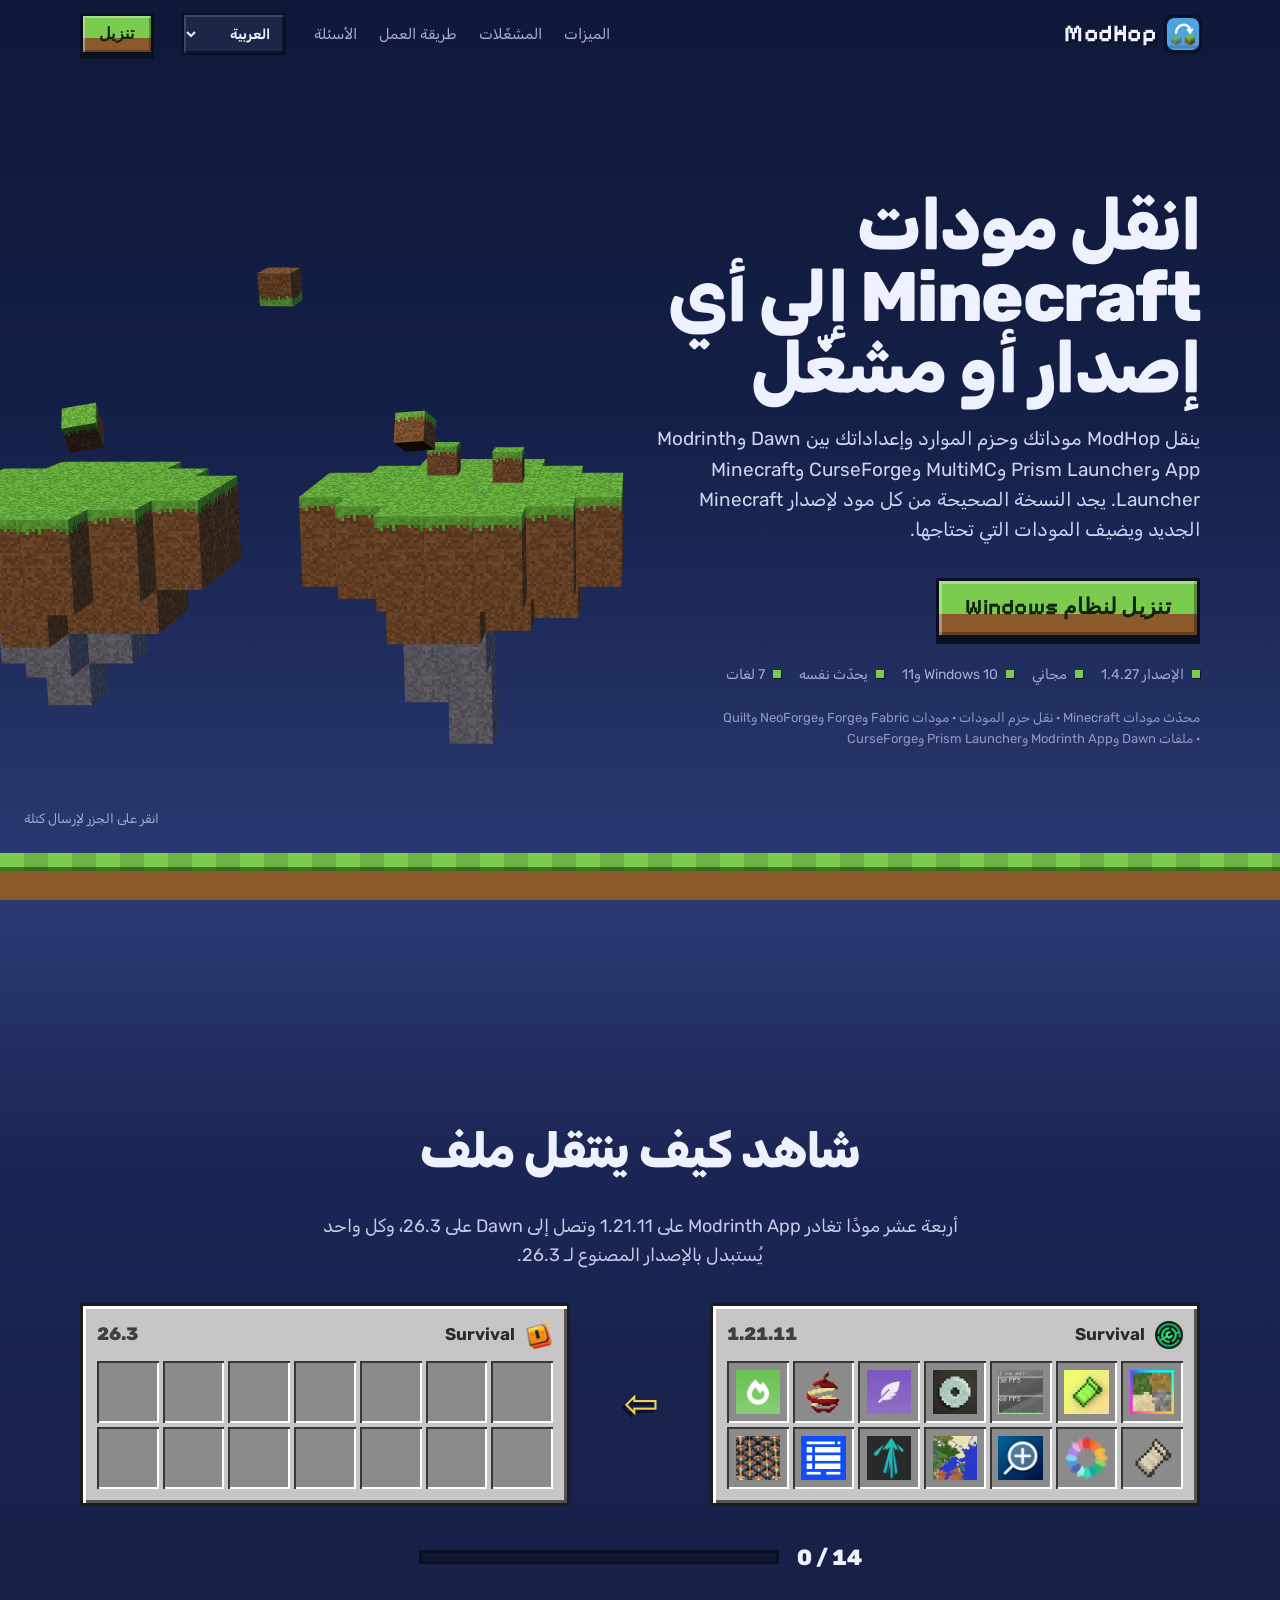
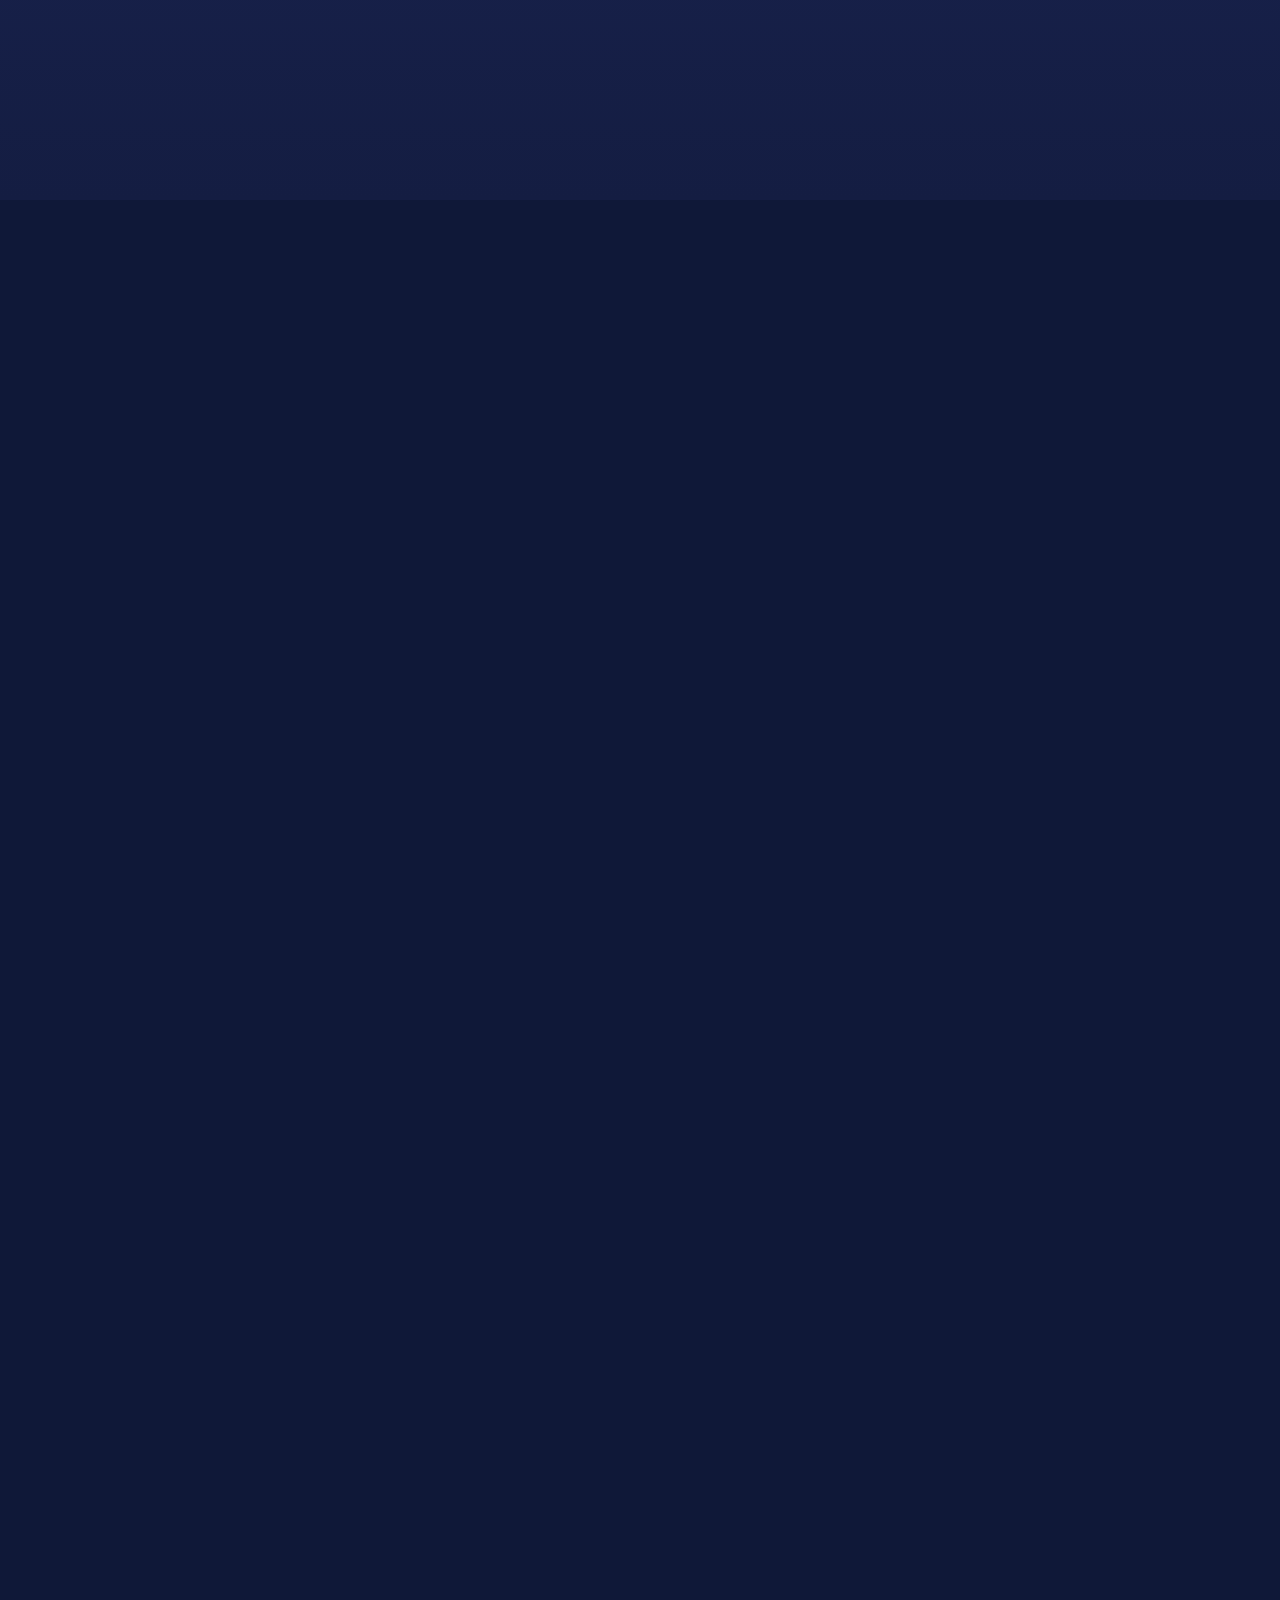
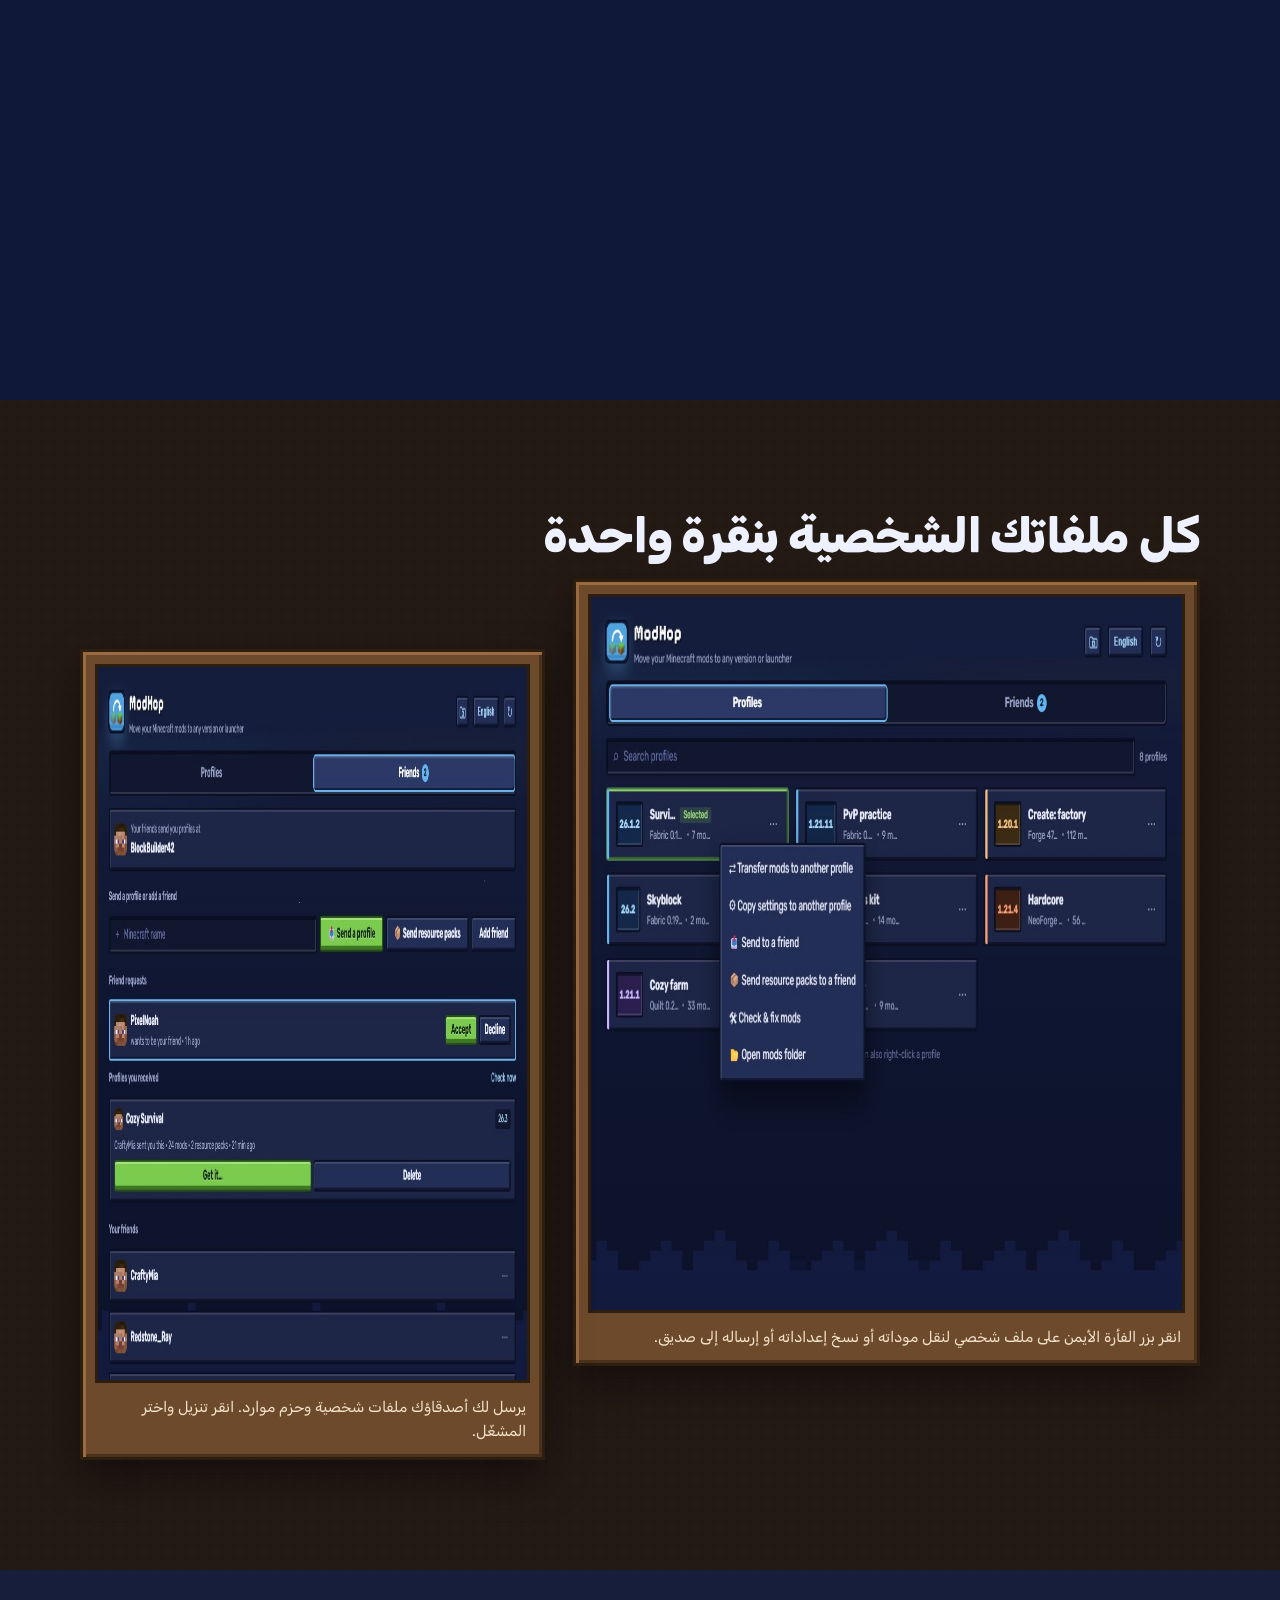
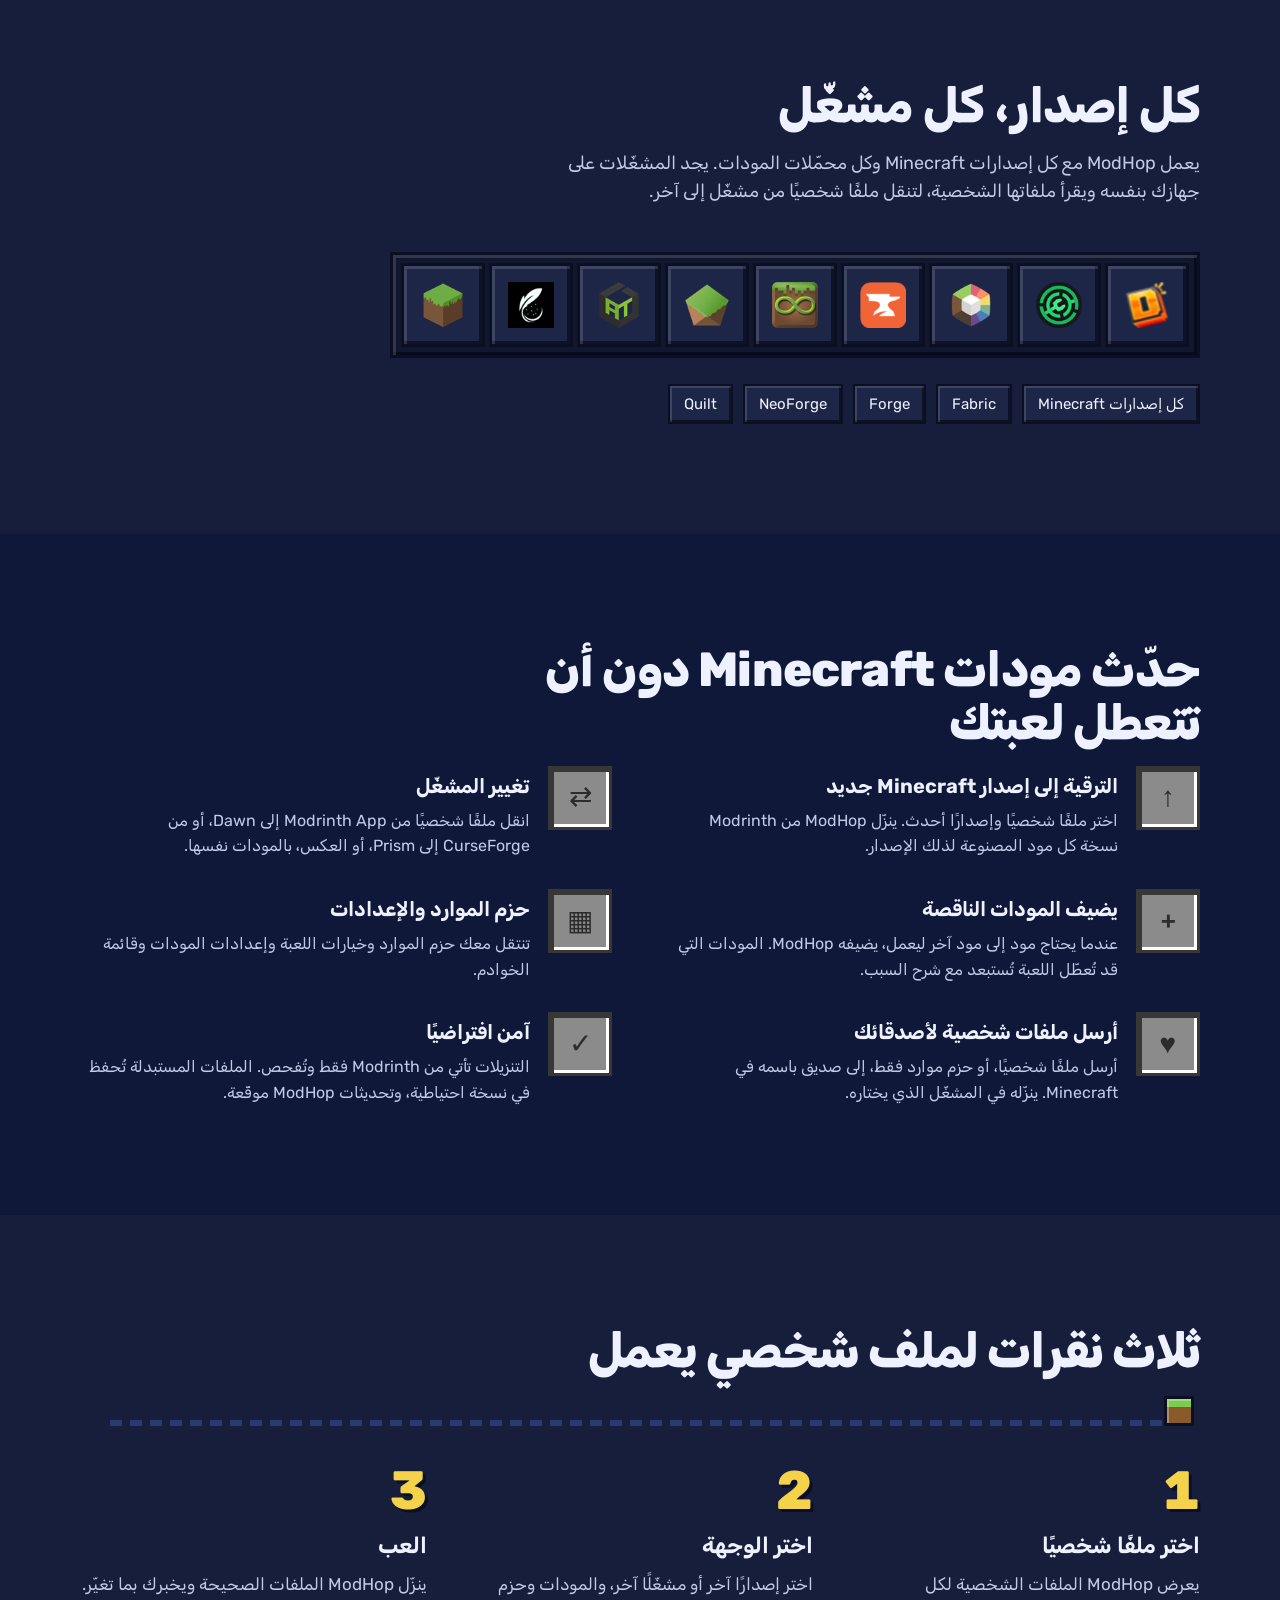
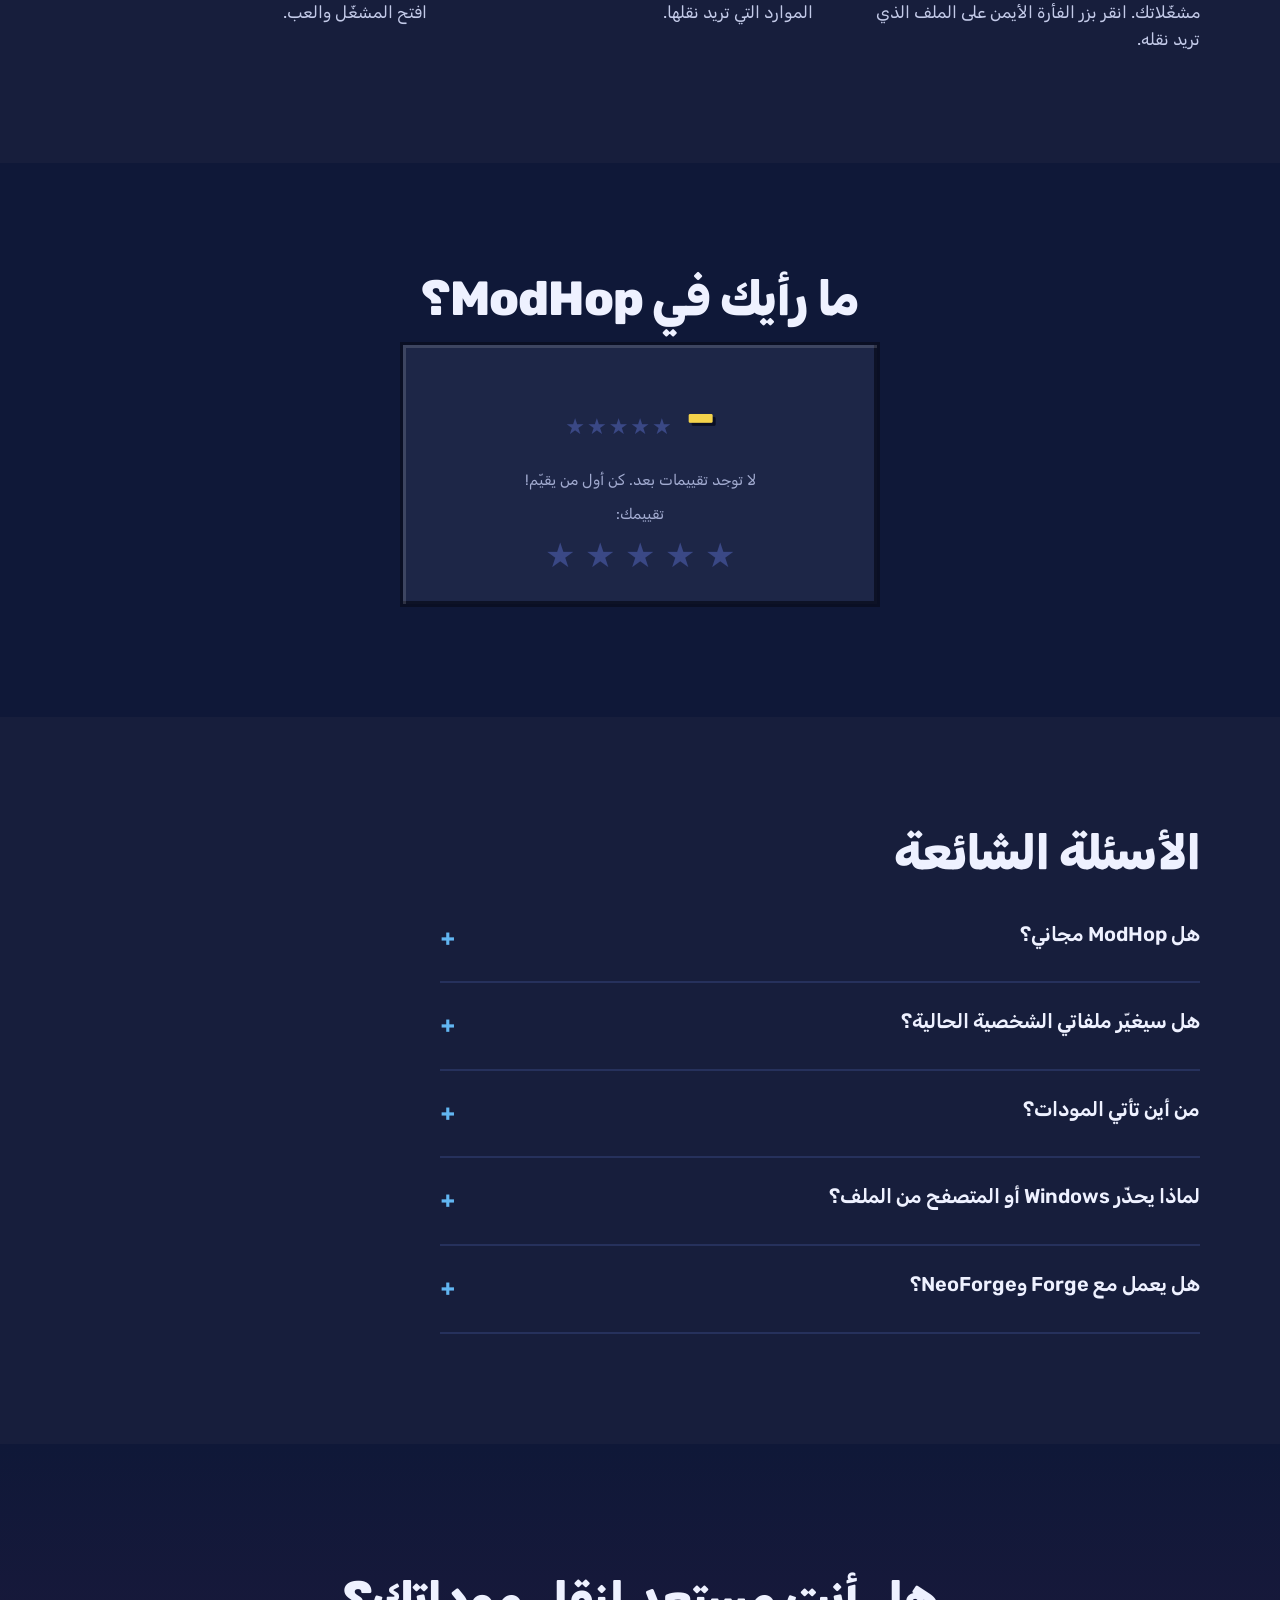
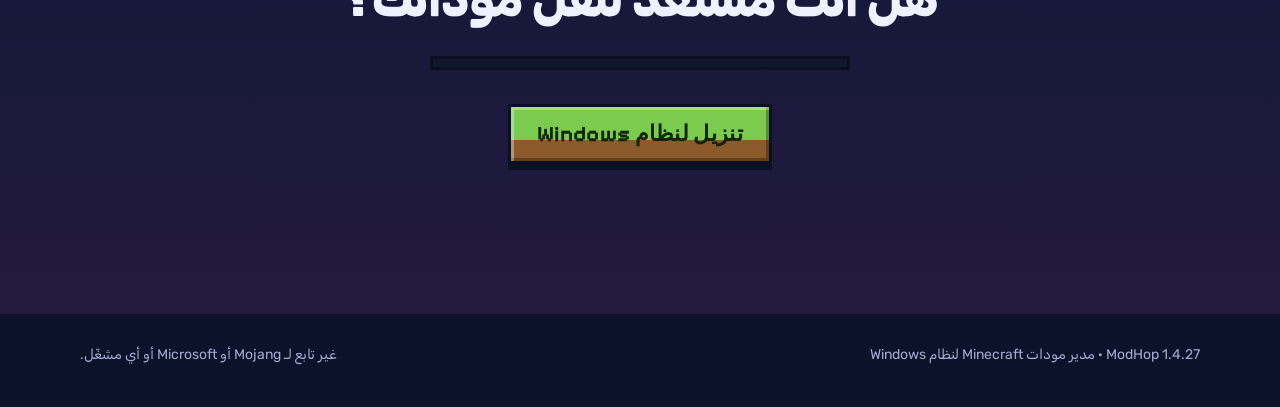
==== ar/index.html @ b5e20c39 "Website 1.4.27: ar/index.html" ====
<!doctype html>
<html lang="ar" dir="rtl">
<head>
<meta charset="utf-8">
<meta name="viewport" content="width=device-width, initial-scale=1">
<meta name="google-site-verification" content="QtRZL0XjADzHEwSwGdXTZGX1Vj5kNe7svAyJf5yG7o0">
<title>ModHop – انقل مودات Minecraft إلى أي إصدار أو مشغّل</title>
<meta property="og:site_name" content="ModHop">
<meta name="application-name" content="ModHop">
<meta name="description" content="انقل مودات Minecraft وحزم الموارد والإعدادات إلى أي إصدار أو مشغّل: Dawn وModrinth App وPrism Launcher وMultiMC وCurseForge وMinecraft Launcher. مجاني لنظام Windows.">
<link rel="canonical" href="https://modhop.github.io/ar/">
<link rel="alternate" hreflang="en" href="https://modhop.github.io/">
<link rel="alternate" hreflang="he" href="https://modhop.github.io/he/">
<link rel="alternate" hreflang="zh" href="https://modhop.github.io/zh/">
<link rel="alternate" hreflang="hi" href="https://modhop.github.io/hi/">
<link rel="alternate" hreflang="es" href="https://modhop.github.io/es/">
<link rel="alternate" hreflang="ar" href="https://modhop.github.io/ar/">
<link rel="alternate" hreflang="fr" href="https://modhop.github.io/fr/">
<link rel="alternate" hreflang="x-default" href="https://modhop.github.io/">
<link rel="icon" href="../favicon.ico" sizes="any">
<link rel="icon" type="image/png" href="../logo.png">
<link rel="apple-touch-icon" href="../logo.png">
<meta property="og:type" content="website">
<meta property="og:title" content="ModHop – انقل مودات Minecraft إلى أي إصدار أو مشغّل">
<meta property="og:description" content="تطبيق مجاني لنظام Windows يحدّث مودات Minecraft إلى إصدار جديد وينقل الملفات الشخصية بين المشغّلات.">
<meta property="og:url" content="https://modhop.github.io/ar/">
<meta property="og:image" content="https://modhop.github.io/img/share.png">
<meta property="og:image:width" content="1200">
<meta property="og:image:height" content="630">
<meta name="twitter:card" content="summary_large_image">
<script type="application/ld+json">{"@context":"https://schema.org","@type":"SoftwareApplication","name":"ModHop","operatingSystem":"Windows 10, Windows 11","applicationCategory":"GameApplication","aggregateRating":{"@type":"AggregateRating","ratingValue":"3.7","ratingCount":"3","bestRating":"5","worstRating":"1"},"description":"مدير ومحدّث مودات Minecraft مجاني ينقل المودات وحزم الموارد والإعدادات إلى أي إصدار أو مشغّل.","offers":{"@type":"Offer","price":"0","priceCurrency":"USD"},"downloadUrl":"https://da.gd/ModHop","url":"https://modhop.github.io/"}</script>
<script type="application/ld+json">{"@context":"https://schema.org","@type":"WebSite","name":"modhop.github.io","alternateName":["ModHop","ModHop Minecraft"],"url":"https://modhop.github.io/"}</script>
<script type="application/ld+json">{"@context":"https://schema.org","@type":"Organization","name":"ModHop","url":"https://modhop.github.io/","logo":"https://modhop.github.io/logo.png"}</script>
<link rel="preconnect" href="https://fonts.googleapis.com">
<link href="https://fonts.googleapis.com/css2?family=Pixelify+Sans:wght@500;600;700&family=Rubik:wght@400;500;600;700;800&display=swap" rel="stylesheet">
<style>
  :root {
    --sky-top: #0f1838; --sky: #141f47; --horizon: #2b3a73;
    --slab: #1d2647; --slab2: #26315c; --edge: #0a0f24;
    --text: #eef1ff; --muted: #a2abd0;
    --sky-blue: #62b6f2; --grass: #7bcb4f; --grass-hi: #a3e675; --grass-step: #3e7a22; --dirt: #8b5a2b; --xp: #f4d34b;
    --hi: rgba(255,255,255,.14); --lo: rgba(3,6,18,.6);
    --bevel: inset 3px 3px 0 var(--hi), inset -3px -3px 0 var(--lo);
    --pixel: "Pixelify Sans", ui-monospace, monospace;
  }
  * { box-sizing: border-box; }
  html { scroll-behavior: smooth; }
  body { margin: 0; color: var(--text); font: 17px/1.6 "Rubik", system-ui, sans-serif; background: var(--sky-top); -webkit-font-smoothing: antialiased; }
  a { color: inherit; }
  img { display: block; max-width: 100%; }
  .wrap { width: min(1120px, 100% - 40px); margin-inline: auto; }
  :focus-visible { outline: 3px solid var(--xp); outline-offset: 3px; }

  /* ---------- nav ---------- */
  nav { position: fixed; inset: 0 0 auto; z-index: 20; transition: background .3s; }
  nav.solid { background: rgba(15,24,56,.88); backdrop-filter: blur(8px); box-shadow: 0 2px 0 var(--edge); }
  nav .wrap { display: flex; align-items: center; gap: 28px; height: 68px; }
  .brand { display: flex; align-items: center; gap: 10px; text-decoration: none; font-family: var(--pixel); font-size: 24px; font-weight: 700; letter-spacing: .5px; text-shadow: 2px 2px 0 var(--edge); }
  .brand img { width: 34px; height: 34px; border-radius: 6px; box-shadow: 0 0 0 2px var(--edge); }
  .links { display: flex; gap: 22px; margin-inline-start: auto; font-size: 15px; }
  .links a { text-decoration: none; color: var(--muted); }
  .links a:hover { color: var(--text); }

  /* ---------- the grass-block button ---------- */
  .dl {
    display: inline-flex; align-items: center; gap: 12px; padding: 0 26px; height: 60px; text-decoration: none;
    font-family: var(--pixel); font-size: 22px; font-weight: 700; color: #10240a; letter-spacing: .3px;
    background: linear-gradient(var(--grass) 0 62%, var(--dirt) 62%); border: 3px solid var(--edge);
    box-shadow: inset 3px 3px 0 rgba(255,255,255,.35), inset -3px -3px 0 rgba(0,0,0,.3), 0 6px 0 var(--edge);
    transition: transform .08s, box-shadow .08s;
  }
  .dl small { font-family: "Rubik"; font-size: 13px; font-weight: 600; color: #f3e3c9; padding: 1px 6px; background: rgba(0,0,0,.25); align-self: flex-end; margin-bottom: 4px; }
  .dl:hover { filter: brightness(1.06); }
  .dl:active { transform: translateY(6px); box-shadow: inset 3px 3px 0 rgba(0,0,0,.25), inset -3px -3px 0 rgba(255,255,255,.2), 0 0 0 var(--edge); }
  nav .dl { height: 42px; font-size: 16px; padding: 0 16px; box-shadow: inset 2px 2px 0 rgba(255,255,255,.35), inset -2px -2px 0 rgba(0,0,0,.3), 0 4px 0 var(--edge); }

  /* ---------- hero ---------- */
  .hero { position: relative; min-height: 100svh; overflow: hidden; background: linear-gradient(var(--sky-top), var(--sky) 45%, var(--horizon)); display: grid; align-items: center; }
  .hero canvas { position: absolute; inset: 0; width: 100%; height: 100%; }
  .hero .wrap { position: relative; z-index: 2; padding: 120px 0 80px; pointer-events: none; }
  .hero .copy { max-width: 640px; pointer-events: auto; }
  .hero h1 { margin: 0 0 20px; font-size: clamp(40px, 5.6vw, 70px); line-height: 1.02; font-weight: 800; letter-spacing: -1.5px; text-wrap: balance; }
  .hero h1 .line { display: block; overflow: hidden; white-space: nowrap; }
  .hero h1 .line > span { display: inline-block; }
  .hero p { margin: 0 0 32px; font-size: 19px; color: #cdd3f0; max-width: 46ch; }
  .facts { display: flex; flex-wrap: wrap; gap: 8px 18px; margin-top: 26px; font-size: 14px; color: var(--muted); }
  .facts span::before { content: ""; display: inline-block; width: 8px; height: 8px; margin-inline-end: 8px; background: var(--grass); box-shadow: 1px 1px 0 var(--edge); vertical-align: 1px; }
  .ground { position: absolute; left: 0; right: 0; bottom: -1px; height: 48px; z-index: 3;
    background: linear-gradient(var(--grass) 0 14px, var(--grass-step) 14px 18px, var(--dirt) 18px);
    -webkit-mask: linear-gradient(90deg, #000 0 0); }
  .ground::before { content: ""; position: absolute; inset: 0 0 auto; height: 18px;
    background: repeating-linear-gradient(90deg, transparent 0 24px, rgba(0,0,0,.12) 24px 48px); }

  /* ---------- sections ---------- */
  section { padding: 110px 0; position: relative; }
  section.dirt { background: #241a14 radial-gradient(rgba(0,0,0,.18) 1px, transparent 1.5px) 0 0 / 12px 12px; }
  section.stone { background: #171e3c; }
  h2 { font-size: clamp(32px, 4vw, 48px); line-height: 1.1; margin: 0 0 16px; font-weight: 800; letter-spacing: -.8px; max-width: 20ch; }
  .lead { color: #c3cae8; max-width: 60ch; margin: 0 0 46px; font-size: 18px; }

  /* screenshots in item frames */
  .shots { display: grid; grid-template-columns: 1.35fr 1fr; gap: 28px; align-items: start; }
  .frame { background: #6d4a2c; padding: 12px; border: 3px solid #2e1e10; box-shadow: inset 3px 3px 0 #9a6b41, inset -3px -3px 0 #4a311b, 0 18px 40px rgba(0,0,0,.45); }
  .frame img { border: 3px solid #2e1e10; }
  .frame figcaption { color: #f3e3c9; font-size: 15px; padding: 12px 4px 2px; }
  .frame:nth-child(2) { margin-top: 70px; }

  /* launchers as a hotbar */
  .hotbar { display: flex; flex-wrap: wrap; gap: 0; width: fit-content; max-width: 100%; padding: 6px; background: #10172f; border: 3px solid var(--edge); box-shadow: var(--bevel); }
  .slot { position: relative; width: 84px; height: 84px; display: grid; place-items: center; background: var(--slab); border: 3px solid var(--edge); box-shadow: var(--bevel); margin: 2px; }
  .slot img { width: 46px; height: 46px; object-fit: contain; image-rendering: auto; }
  .slot .tip { position: absolute; bottom: calc(100% + 10px); left: 50%; translate: -50% 0; white-space: nowrap; padding: 6px 10px; font-size: 14px;
    background: #12051f; border: 2px solid #2a0f5c; box-shadow: inset 0 0 0 2px #1a0638; opacity: 0; pointer-events: none; transition: opacity .15s; }
  .slot:hover .tip, .slot:focus-visible .tip { opacity: 1; }
  .slot:hover { border-color: #fff; }
  .loaders { display: flex; flex-wrap: wrap; gap: 10px; margin-top: 26px; }
  .loaders span { padding: 6px 14px; font-size: 15px; background: var(--slab); border: 2px solid var(--edge); box-shadow: inset 2px 2px 0 var(--hi), inset -2px -2px 0 var(--lo); }

  /* features: an inventory, items with tooltips written out */
  .inv { display: grid; grid-template-columns: repeat(2, minmax(0, 1fr)); gap: 30px 56px; }
  .item { display: grid; grid-template-columns: 64px 1fr; gap: 18px; align-items: start; }
  .item .ico { width: 64px; height: 64px; display: grid; place-items: center; background: #8b8b8b; border: 3px solid #373737;
    box-shadow: inset 3px 3px 0 #373737, inset -3px -3px 0 #fff; font-family: var(--pixel); font-size: 28px; color: #2c2c2c; }
  .item h3 { margin: 4px 0 6px; font-size: 20px; }
  .item p { margin: 0; color: #c3cae8; font-size: 16px; }

  /* how it works: three steps along a path, a block walks it as you scroll */
  .steps { position: relative; display: grid; grid-template-columns: repeat(3, 1fr); gap: 40px; padding-top: 70px; }
  .path { position: absolute; top: 26px; left: 30px; right: 30px; height: 6px; background: repeating-linear-gradient(90deg, var(--horizon) 0 12px, transparent 12px 20px); }
  .walker { position: absolute; top: 2px; left: 6px; width: 30px; height: 30px; background: linear-gradient(var(--grass) 0 34%, var(--dirt) 34%); border: 3px solid var(--edge); box-shadow: inset 2px 2px 0 rgba(255,255,255,.3); }
  .step b { display: block; font-family: "Rubik", system-ui, sans-serif; font-weight: 800; font-variant-numeric: tabular-nums; font-size: 54px; line-height: 1; color: var(--xp); text-shadow: 3px 3px 0 var(--edge); margin-bottom: 10px; }
  .step h3 { margin: 0 0 8px; font-size: 22px; }
  .step p { margin: 0; color: #c3cae8; }

  /* faq */
  .faq > * { max-width: 760px; }
  details { border-bottom: 2px solid #26315c; }
  summary { list-style: none; cursor: pointer; padding: 22px 0; font-size: 20px; font-weight: 600; display: flex; justify-content: space-between; gap: 20px; }
  summary::after { content: "+"; font-family: var(--pixel); font-size: 26px; color: var(--sky-blue); transition: rotate .25s; }
  details[open] summary::after { rotate: 45deg; }
  details .a { overflow: hidden; }
  details .a p { margin: 0 0 22px; color: #c3cae8; max-width: 62ch; }

  .final { text-align: center; padding: 130px 0 150px; background: linear-gradient(var(--sky-top), #241a3f); overflow: hidden; }
  .final h2 { margin: 0 auto 30px; max-width: none; }
  .final .xp { width: min(420px, 80%); height: 14px; margin: 0 auto 34px; background: #10172f; border: 3px solid var(--edge); }
  .final .xp i { display: block; height: 100%; width: 0; background: repeating-linear-gradient(90deg, #8ae04f 0 22px, #6cbf38 22px 25px); box-shadow: 0 0 14px rgba(138,224,79,.6); }
  footer { padding: 30px 0 40px; color: var(--muted); font-size: 14px; background: #0c1229; }
  footer .wrap { display: flex; justify-content: space-between; flex-wrap: wrap; gap: 10px; }

  @media (max-width: 860px) {
    .links { display: none; }
    .shots, .inv, .steps { grid-template-columns: 1fr; }
    .frame:nth-child(2) { margin-top: 0; }
    .path, .walker { display: none; }
    .hero { min-height: max(100svh, 900px); }
    .hero .wrap { padding-top: 96px; align-self: start; }
    .dl { font-size: 18px; height: 54px; padding: 0 18px; }
    nav .dl { font-size: 14px; }
    .slot { width: 64px; height: 64px; } .slot img { width: 36px; height: 36px; }
  }
  @media (prefers-reduced-motion: reduce) { html { scroll-behavior: auto; } }

  /* ---------- block wipe between "pages" ---------- */
  #wipe { position: fixed; inset: 0; z-index: 100; display: grid; pointer-events: none; }
  #wipe i { display: block; background: linear-gradient(var(--grass) 0 22%, var(--grass-step) 22% 28%, var(--dirt) 28%); box-shadow: inset 0 0 0 2px rgba(0,0,0,.18); }

  /* ---------- the transfer story (pinned while you scroll) ---------- */
  .story { padding: 0; background: linear-gradient(var(--horizon), #1b2554 30%, #141d42); }
  .story .stage { height: 100vh; display: grid; align-content: center; gap: 34px; }
  .story h2 { margin: 0; max-width: none; text-align: center; }
  .story .lead { margin: 0 auto; text-align: center; }
  .boards { display: grid; grid-template-columns: 1fr 120px 1fr; align-items: center; gap: 10px; }
  .board { background: #c6c6c6; border: 3px solid #1c1c1c; box-shadow: inset 3px 3px 0 #fff, inset -3px -3px 0 #555; padding: 14px; color: #2b2b2b; }
  .board header { display: flex; align-items: center; gap: 10px; margin-bottom: 12px; font-weight: 700; }
  .board header img { width: 28px; height: 28px; }
  .board .ver { margin-inline-start: auto; font-family: "Rubik", system-ui, sans-serif; font-weight: 800; font-variant-numeric: tabular-nums; font-size: 18px; color: #3f3f3f; }
  .cells { display: grid; grid-template-columns: repeat(7, 1fr); gap: 4px; }
  .cell { aspect-ratio: 1; background: #8b8b8b; box-shadow: inset 2px 2px 0 #373737, inset -2px -2px 0 #fff; display: grid; place-items: center; }
  .cell img { width: 72%; height: 72%; object-fit: contain; image-rendering: auto; }
  .arrow { text-align: center; font-family: var(--pixel); font-size: 42px; color: var(--xp); text-shadow: 3px 3px 0 var(--edge); }
  .tally { display: flex; justify-content: center; align-items: center; gap: 18px; font-family: "Rubik", system-ui, sans-serif; font-weight: 800; font-variant-numeric: tabular-nums; font-size: 22px; }
  .tally .xpbar { width: min(360px, 60vw); height: 14px; background: #10172f; border: 3px solid var(--edge); }
  .tally .xpbar i { display: block; height: 100%; width: 0; background: repeating-linear-gradient(90deg, #8ae04f 0 18px, #6cbf38 18px 21px); box-shadow: 0 0 12px rgba(138,224,79,.6); }
  .flying { position: fixed; left: 0; top: 0; z-index: 30; pointer-events: none; object-fit: contain; }
  .bit { position: fixed; left: 0; top: 0; z-index: 200; pointer-events: none; margin: -3px 0 0 -3px; box-shadow: 1px 1px 0 rgba(0,0,0,.35); }
  .hero canvas { cursor: pointer; }
  .hint { position: absolute; z-index: 3; right: 24px; bottom: 70px; font-size: 13px; color: var(--muted); }
  @media (max-width: 860px) { .boards { grid-template-columns: 1fr; } .arrow { rotate: 90deg; } .story .stage { height: auto; padding: 90px 0; } .hint { display: none; } }

  /* the language picker and the small things the original page had */
  select.lang { height: 42px; padding: 0 10px; font: 600 14px "Rubik", sans-serif; color: var(--text); background: var(--slab); border: 2px solid var(--edge); box-shadow: inset 2px 2px 0 var(--hi), inset -2px -2px 0 var(--lo); cursor: pointer; }
  select.lang option { background: var(--slab); }
  .hero h1 em { font-style: normal; }
  .hero .tags { margin: 22px 0 0; font-size: 13px; color: #8f98c2; max-width: 60ch; }
  .shots figure { margin: 0; }
  /* ratings */
  .rate-box { max-width: 480px; margin: 0 auto; text-align: center; display: grid; gap: 10px; justify-items: center; padding: 30px; background: var(--slab); border: 3px solid var(--edge); box-shadow: var(--bevel); }
  .avg { display: flex; align-items: baseline; gap: 12px; }
  .avg b { font-family: "Rubik", system-ui, sans-serif; font-weight: 800; font-variant-numeric: tabular-nums; font-size: 52px; color: var(--xp); text-shadow: 3px 3px 0 var(--edge); }
  .stars { color: var(--xp); letter-spacing: 2px; font-size: 22px; } .stars .off { color: #3a4885; }
  .pick-stars { display: flex; gap: 6px; }
  .pick-stars button { font-size: 34px; line-height: 1; background: none; border: 0; cursor: pointer; color: #3a4885; padding: 2px; transition: color .15s; }
  .pick-stars button.on { color: var(--xp); text-shadow: 0 0 12px rgba(244,211,75,.5); }
  .msg { font-size: 15px; color: var(--muted); } .msg.err { color: #ff6b5e; }
  #rate h2, .final h2 { margin-inline: auto; text-align: center; }
  .dl-count { color: var(--muted); font-size: 16px; margin: -16px 0 24px; }
  .hero .dl-count { display: inline; margin: 0; color: inherit; }
  [dir=rtl] .hint { right: auto; left: 24px; }
  [dir=rtl] .walker { left: auto; right: 6px; }
  [dir=rtl] .arrow { transform: scaleX(-1); }
  #tallyN { direction: ltr; unicode-bidi: isolate; }
  [dir=rtl] .story .board header .ver { margin-inline-start: auto; }
  @media (max-width: 860px) { select.lang { margin-inline-start: auto; } }
</style>
</head>
<body>
<div id="wipe" aria-hidden="true"></div>
<nav id="nav" aria-label="Main"><div class="wrap">
  <a class="brand" href="#top"><img src="../logo.png" alt="">ModHop</a>
  <div class="links"><a href="#features">الميزات</a><a href="#launchers">المشغّلات</a><a href="#how">طريقة العمل</a><a href="#faq">الأسئلة</a></div>
  <select class="lang" aria-label="Language" onchange="location.href=this.value"><option value="https://modhop.github.io/">English</option><option value="https://modhop.github.io/he/">עברית</option><option value="https://modhop.github.io/zh/">中文</option><option value="https://modhop.github.io/hi/">हिन्दी</option><option value="https://modhop.github.io/es/">Español</option><option value="https://modhop.github.io/ar/" selected>العربية</option><option value="https://modhop.github.io/fr/">Français</option></select>
  <a class="dl" href="https://da.gd/ModHop">تنزيل</a>
</div></nav>

<header class="hero" id="top">
  <canvas id="world" aria-hidden="true"></canvas>
  <div class="wrap"><div class="copy">
    <h1>انقل مودات Minecraft إلى <em>أي إصدار</em> أو مشغّل</h1>
    <p>ينقل ModHop موداتك وحزم الموارد وإعداداتك بين Dawn وModrinth App وPrism Launcher وMultiMC وCurseForge وMinecraft Launcher. يجد النسخة الصحيحة من كل مود لإصدار Minecraft الجديد ويضيف المودات التي تحتاجها.<span id="dlCountTop" class="dl-count" data-t=" تم تنزيله {n} مرة حتى الآن." hidden></span></p>
    <a class="dl" id="download" href="https://da.gd/ModHop">تنزيل لنظام Windows</a>
    <div class="facts"><span>الإصدار 1.4.27</span><span>مجاني</span><span>Windows 10 و11</span><span>يحدّث نفسه</span><span>7 لغات</span></div>
    <p class="tags">محدّث مودات Minecraft · نقل حزم المودات · مودات Fabric وForge وNeoForge وQuilt · ملفات Dawn وModrinth App وPrism Launcher وCurseForge</p>
  </div></div>
  <div class="ground"></div>
  <div class="hint">انقر على الجزر لإرسال كتلة</div>
</header>

<section class="story" id="story">
  <div class="wrap stage">
    <h2>شاهد كيف ينتقل ملف</h2>
    <p class="lead">أربعة عشر مودًا تغادر Modrinth App على 1.21.11 وتصل إلى Dawn على 26.3، وكل واحد يُستبدل بالإصدار المصنوع لـ 26.3.</p>
    <div class="boards">
      <div class="board" id="fromBoard"><header><img src="../img/icons/modrinth.png" alt="">Survival<span class="ver">1.21.11</span></header><div class="cells" id="fromCells"></div></div>
      <div class="arrow" aria-hidden="true">⇨</div>
      <div class="board" id="toBoard"><header><img src="../img/icons/dawn.png" alt="">Survival<span class="ver">26.3</span></header><div class="cells" id="toCells"></div></div>
    </div>
    <div class="tally"><span id="tallyN">0 / 14</span><span class="xpbar"><i id="tallyBar"></i></span></div>
  </div>
</section>

<section class="dirt" id="shots">
  <div class="wrap">
    <h2>كل ملفاتك الشخصية بنقرة واحدة</h2>
    <div class="shots">
      <figure class="frame"><img src="../img/shot-profiles.jpg" alt="ModHop يعرض ستة ملفات Fabric والقائمة مفتوحة: نقل المودات، نسخ الإعدادات، الإرسال إلى صديق، إرسال حزم الموارد، فحص المودات وإصلاحها" width="1100" height="719" loading="lazy"><figcaption>انقر بزر الفأرة الأيمن على ملف شخصي لنقل موداته أو نسخ إعداداته أو إرساله إلى صديق.</figcaption></figure>
      <figure class="frame"><img src="../img/shot-friends.jpg" alt="تبويب الأصدقاء في ModHop مع طلب صداقة، وملف شخصي مستلم فيه 24 مودًا وحزمتا موارد، وقائمة الأصدقاء" width="1100" height="719" loading="lazy"><figcaption>يرسل لك أصدقاؤك ملفات شخصية وحزم موارد. انقر تنزيل واختر المشغّل.</figcaption></figure>
    </div>
  </div>
</section>

<section class="stone" id="launchers">
  <div class="wrap">
    <h2>كل إصدار، كل مشغّل</h2>
    <p class="lead">يعمل ModHop مع كل إصدارات Minecraft وكل محمّلات المودات. يجد المشغّلات على جهازك بنفسه ويقرأ ملفاتها الشخصية، لتنقل ملفًا شخصيًا من مشغّل إلى آخر.</p>
    <div class="hotbar">
      <div class="slot" tabindex="0"><img src="../img/icons/dawn.png" alt="Dawn"><span class="tip">Dawn</span></div>
      <div class="slot" tabindex="0"><img src="../img/icons/modrinth.png" alt="Modrinth App"><span class="tip">Modrinth App</span></div>
      <div class="slot" tabindex="0"><img src="../img/icons/prism.png" alt="Prism Launcher"><span class="tip">Prism Launcher</span></div>
      <div class="slot" tabindex="0"><img src="../img/icons/curseforge.png" alt="CurseForge"><span class="tip">CurseForge</span></div>
      <div class="slot" tabindex="0"><img src="../img/icons/multimc.png" alt="MultiMC"><span class="tip">MultiMC</span></div>
      <div class="slot" tabindex="0"><img src="../img/icons/polymc.png" alt="PolyMC"><span class="tip">PolyMC</span></div>
      <div class="slot" tabindex="0"><img src="../img/icons/atlauncher.png" alt="ATLauncher"><span class="tip">ATLauncher</span></div>
      <div class="slot" tabindex="0"><img src="../img/icons/feather.png" alt="Feather Client"><span class="tip">Feather Client</span></div>
      <div class="slot" tabindex="0"><img src="../img/icons/official.png" alt="Minecraft Launcher"><span class="tip">Minecraft Launcher</span></div>
    </div>
    <div class="loaders"><span>كل إصدارات Minecraft</span><span>Fabric</span><span>Forge</span><span>NeoForge</span><span>Quilt</span></div>
  </div>
</section>

<section id="features">
  <div class="wrap">
    <h2>حدّث مودات Minecraft دون أن تتعطل لعبتك</h2>
    <div class="inv">
      <div class="item"><div class="ico">↑</div><div><h3>الترقية إلى إصدار Minecraft جديد</h3><p>اختر ملفًا شخصيًا وإصدارًا أحدث. ينزّل ModHop من Modrinth نسخة كل مود المصنوعة لذلك الإصدار.</p></div></div>
      <div class="item"><div class="ico">⇄</div><div><h3>تغيير المشغّل</h3><p>انقل ملفًا شخصيًا من Modrinth App إلى Dawn، أو من CurseForge إلى Prism، أو العكس، بالمودات نفسها.</p></div></div>
      <div class="item"><div class="ico">+</div><div><h3>يضيف المودات الناقصة</h3><p>عندما يحتاج مود إلى مود آخر ليعمل، يضيفه ModHop. المودات التي قد تُعطّل اللعبة تُستبعد مع شرح السبب.</p></div></div>
      <div class="item"><div class="ico">▦</div><div><h3>حزم الموارد والإعدادات</h3><p>تنتقل معك حزم الموارد وخيارات اللعبة وإعدادات المودات وقائمة الخوادم.</p></div></div>
      <div class="item"><div class="ico">♥</div><div><h3>أرسل ملفات شخصية لأصدقائك</h3><p>أرسل ملفًا شخصيًا، أو حزم موارد فقط، إلى صديق باسمه في Minecraft. ينزّله في المشغّل الذي يختاره.</p></div></div>
      <div class="item"><div class="ico">✓</div><div><h3>آمن افتراضيًا</h3><p>التنزيلات تأتي من Modrinth فقط وتُفحص. الملفات المستبدلة تُحفظ في نسخة احتياطية، وتحديثات ModHop موقّعة.</p></div></div>
    </div>
  </div>
</section>

<section class="stone" id="how">
  <div class="wrap">
    <h2>ثلاث نقرات لملف شخصي يعمل</h2>
    <div class="steps">
      <div class="path"></div><div class="walker" id="walker"></div>
      <div class="step"><b>1</b><h3>اختر ملفًا شخصيًا</h3><p>يعرض ModHop الملفات الشخصية لكل مشغّلاتك. انقر بزر الفأرة الأيمن على الملف الذي تريد نقله.</p></div>
      <div class="step"><b>2</b><h3>اختر الوجهة</h3><p>اختر إصدارًا آخر أو مشغّلًا آخر، والمودات وحزم الموارد التي تريد نقلها.</p></div>
      <div class="step"><b>3</b><h3>العب</h3><p>ينزّل ModHop الملفات الصحيحة ويخبرك بما تغيّر. افتح المشغّل والعب.</p></div>
    </div>
  </div>
</section>

<section id="rate">
  <div class="wrap">
    <h2>ما رأيك في ModHop؟</h2>
    <div class="rate-box">
      <div class="avg"><b id="rateAvg">–</b><span class="stars" id="rateStars" aria-hidden="true"><span class="off">★★★★★</span></span></div>
      <div class="msg" id="rateCount" data-one="تقييم واحد" data-many="{n} تقييمات">لا توجد تقييمات بعد. كن أول من يقيّم!</div>
      <div class="msg">تقييمك:</div>
      <div class="pick-stars" id="pick" role="group" aria-label="تقييمك"><button type="button" data-s="1" aria-label="نجمة واحدة">★</button><button type="button" data-s="2" aria-label="نجمتان">★</button><button type="button" data-s="3" aria-label="3 نجوم">★</button><button type="button" data-s="4" aria-label="4 نجوم">★</button><button type="button" data-s="5" aria-label="5 نجوم">★</button></div>
      <div class="msg" id="rateMsg" data-thanks="شكرًا! سيظهر تقييمك هنا خلال بضع ساعات." data-fail="تعذّر إرسال تقييمك. حاول لاحقًا." hidden></div>
    </div>
  </div>
</section>

<section class="stone" id="faq">
  <div class="wrap faq">
    <h2>الأسئلة الشائعة</h2>
    <details><summary>هل ModHop مجاني؟</summary><div class="a"><p>نعم. ModHop مجاني، بلا إعلانات وبلا حساب.</p></div></details>
    <details><summary>هل سيغيّر ملفاتي الشخصية الحالية؟</summary><div class="a"><p>فقط الملف الذي تختاره كوجهة. تُنسخ الملفات التي يستبدلها أولًا إلى مجلد احتياطي. والملفات التي يرسلها لك صديق تصبح دائمًا ملفًا شخصيًا جديدًا.</p></div></details>
    <details><summary>من أين تأتي المودات؟</summary><div class="a"><p>من Modrinth. يتحقق ModHop من بصمة كل ملف قبل استخدامه. المودات غير الموجودة على Modrinth تُعرض في قائمة لتضيفها بنفسك.</p></div></details>
    <details><summary>لماذا يحذّر Windows أو المتصفح من الملف؟</summary><div class="a"><p>ModHop جديد ولم يُوقّع بعد بشهادة مدفوعة، لذلك لا يتعرّف عليه Windows والمتصفحات. اختر «الاحتفاظ»، أو «مزيد من المعلومات» ثم «التشغيل على أي حال».</p></div></details>
    <details><summary>هل يعمل مع Forge وNeoForge؟</summary><div class="a"><p>نعم، في المشغّلات التي تدعمهما. ملفات Dawn تستخدم Fabric، لذلك تنتقل ملفات Forge وNeoForge إلى مشغّلات مثل Modrinth App أو Prism Launcher.</p></div></details>
  </div>
</section>

<section class="final">
  <div class="wrap">
    <h2>هل أنت مستعد لنقل موداتك؟</h2>
    <p class="dl-count" id="dlCount" data-t="تم تنزيله {n} مرة" hidden></p>
    <div class="xp"><i id="xp"></i></div>
    <a class="dl" href="https://da.gd/ModHop">تنزيل لنظام Windows</a>
  </div>
</section>

<footer><div class="wrap"><span>ModHop 1.4.27 · مدير مودات Minecraft لنظام Windows</span><span>غير تابع لـ Mojang أو Microsoft أو أي مشغّل.</span></div></footer>

<script>
const LANG = document.documentElement.lang;
const fill = (el, n) => el.dataset.t.replace('{n}', n.toLocaleString(LANG));

// Real download count: installer downloads of every ModHop release, read from GitHub. Kept for a day in the
// browser, so the number refreshes daily; if GitHub can't be reached it simply isn't shown.
(async () => {
  const KEY = 'modhop-downloads', DAY = 24 * 60 * 60 * 1000;
  let n = null;
  try { const c = JSON.parse(localStorage.getItem(KEY)); if (c && Date.now() - c.at < DAY) n = c.n; } catch {}
  if (n === null) {
    try {
      const releases = await (await fetch('https://api.github.com/repos/springames147-art/ModHop/releases?per_page=100')).json();
      n = releases.flatMap(r => r.assets).filter(a => /^(Install-ModHop\.cmd|ModHop-Setup\.(exe|zip))$/.test(a.name)).reduce((s, a) => s + a.download_count, 0);
      try { localStorage.setItem(KEY, JSON.stringify({ n, at: Date.now() })); } catch {}
    } catch { return; }
  }
  for (const id of ['dlCount', 'dlCountTop']) { const el = document.getElementById(id); el.textContent = fill(el, n); el.hidden = false; }
})();

// Star ratings. A rating goes to a public relay topic; every hour a GitHub job in the site's repository counts
// them (one per browser, the newest wins) into ratings.json, which is shown here and given to search engines.
(async () => {
  const RELAY = 'https://ntfy.sh/modhop-ratings-v1';
  const DATA = 'https://raw.githubusercontent.com/modhop/modhop.github.io/main/ratings.json';
  const $ = id => document.getElementById(id);
  const stars = v => { const full = Math.round(v); return '<span>' + '★'.repeat(full) + '</span><span class="off">' + '★'.repeat(5 - full) + '</span>'; };
  let mine = 0, id = '';
  try { mine = Number(localStorage.getItem('modhop-rating')) || 0; id = localStorage.getItem('modhop-rater') || ''; } catch {}
  if (!/^[0-9a-f]{16}$/.test(id)) {
    id = [...crypto.getRandomValues(new Uint8Array(8))].map(b => b.toString(16).padStart(2, '0')).join('');
    try { localStorage.setItem('modhop-rater', id); } catch {}
  }
  const buttons = [...$('pick').querySelectorAll('button')];
  const paint = v => buttons.forEach(b => b.classList.toggle('on', Number(b.dataset.s) <= v));
  paint(mine);
  buttons.forEach(b => {
    b.onmouseenter = () => paint(Number(b.dataset.s));
    b.onmouseleave = () => paint(mine);
    b.onclick = async () => {
      const s = Number(b.dataset.s), msg = $('rateMsg');
      try {
        const res = await fetch(RELAY, { method: 'POST', body: JSON.stringify({ v: 1, kind: 'rating', id, stars: s }) });
        if (!res.ok) throw new Error(res.status);
        mine = s; paint(mine);
        try { localStorage.setItem('modhop-rating', String(s)); } catch {}
        msg.textContent = msg.dataset.thanks; msg.classList.remove('err');
      } catch { msg.textContent = msg.dataset.fail; msg.classList.add('err'); }
      msg.hidden = false;
    };
  });
  try {
    const r = await (await fetch(DATA, { cache: 'no-cache' })).json();
    if (r.count > 0) {
      $('rateAvg').textContent = r.average.toLocaleString(LANG, { minimumFractionDigits: 1, maximumFractionDigits: 1 });
      $('rateStars').innerHTML = stars(r.average);
      const c = $('rateCount');
      c.textContent = r.count === 1 ? c.dataset.one : c.dataset.many.replace('{n}', r.count.toLocaleString(LANG));
    }
  } catch {}
})();
</script>
<script src="../img/vendor/gsap.min.js"></script>
<script src="../img/vendor/ScrollTrigger.min.js"></script>
<script type="module">
// img/ as the page sees it (one folder up on the language pages)
const IMG = document.querySelector('script[src$="gsap.min.js"]').src.replace(/vendor\/gsap\.min\.js$/, '');
const THREE = await import(IMG + 'vendor/three.module.min.js');
const RTL = document.documentElement.dir === 'rtl';
gsap.registerPlugin(ScrollTrigger);
const still = matchMedia('(prefers-reduced-motion: reduce)').matches;

// ---------- the hero world: two floating islands, blocks hopping from one to the other ----------
const canvas = document.getElementById('world');
const renderer = new THREE.WebGLRenderer({ canvas, antialias: true, alpha: true });
renderer.setPixelRatio(Math.min(2, devicePixelRatio));
renderer.outputColorSpace = THREE.SRGBColorSpace;
const scene = new THREE.Scene();
const camera = new THREE.PerspectiveCamera(36, 1, 0.1, 200);
scene.add(new THREE.HemisphereLight(0xbcd8ff, 0x2b1d3a, 1.5));
const sun = new THREE.DirectionalLight(0xffe2b0, 2.2); sun.position.set(-6, 12, 8); scene.add(sun);

// pixel textures (16x16, made here)
function tex(draw) { const c = document.createElement('canvas'); c.width = c.height = 16; draw(c.getContext('2d')); const t = new THREE.CanvasTexture(c); t.magFilter = t.minFilter = THREE.NearestFilter; t.colorSpace = THREE.SRGBColorSpace; return t; }
let seed = 9; const rnd = () => (seed = (seed * 16807) % 2147483647) / 2147483647;
const noise = (x, base, v) => { for (let i = 0; i < 16; i++) for (let j = 0; j < 16; j++) { const k = 1 + (rnd() - .5) * v; x.fillStyle = `rgb(${base[0] * k | 0},${base[1] * k | 0},${base[2] * k | 0})`; x.fillRect(i, j, 1, 1); } };
const top = tex(x => noise(x, [110, 190, 70], .3));
const side = tex(x => { noise(x, [134, 92, 58], .32); for (let i = 0; i < 16; i++) { const d = 3 + (rnd() * 3 | 0); for (let j = 0; j < d; j++) { const k = 1 + (rnd() - .5) * .25; x.fillStyle = `rgb(${110 * k | 0},${190 * k | 0},${70 * k | 0})`; x.fillRect(i, j, 1, 1); } } });
const dirt = tex(x => noise(x, [134, 92, 58], .32));
const stone = tex(x => noise(x, [120, 122, 138], .25));
const M = t => new THREE.MeshLambertMaterial({ map: t });
const grassMat = [M(side), M(side), M(top), M(dirt), M(side), M(side)];
const box = new THREE.BoxGeometry(1, 1, 1);

function island(cx, cz, r, seedVal) {
  seed = seedVal;
  const g = new THREE.Group(); const cells = [];
  for (let x = -r; x <= r; x++) for (let z = -r; z <= r; z++) {
    const d = Math.hypot(x, z); if (d > r + .3) continue;
    cells.push(['g', x, 0, z]);
    const depth = Math.max(1, Math.round((r - d) * 1.1 + rnd() * 1.5));
    for (let y = 1; y <= depth; y++) cells.push([y > 2 ? 's' : 'd', x, -y, z]);
  }
  for (const kind of ['g', 'd', 's']) {
    const list = cells.filter(c => c[0] === kind); if (!list.length) continue;
    const mesh = new THREE.InstancedMesh(box, kind === 'g' ? grassMat : M(kind === 'd' ? dirt : stone), list.length);
    const o = new THREE.Object3D();
    list.forEach((c, i) => { o.position.set(c[1], c[2], c[3]); o.updateMatrix(); mesh.setMatrixAt(i, o.matrix); });
    g.add(mesh);
  }
  g.position.set(cx, 0, cz); scene.add(g); return g;
}
const A = island(-4.6, 0, 3, 11), B = island(4.6, 0, 3, 23);

// the hopping blocks: each one arcs from island A to island B, lands with a squash, and starts again
const hoppers = [];
const hopMesh = () => { const m = new THREE.Mesh(box, grassMat); m.scale.setScalar(.7); scene.add(m); return m; };
const arc = (m, t0) => {
  const z = (rnd() - .5) * 3, sx = -4.6 + (rnd() - .5) * 2.4, ex = 4.6 + (rnd() - .5) * 2.4;
  const tl = gsap.timeline({ repeat: -1, delay: t0, repeatDelay: .4 });
  const s = { p: 0 };
  tl.set(m.scale, { x: .7, y: .7, z: .7 })
    .to(s, { p: 1, duration: 1.5, ease: 'power1.inOut', onUpdate: () => {
      m.position.set(sx + (ex - sx) * s.p, 1.05 + Math.sin(s.p * Math.PI) * 4.2, z);
      m.rotation.set(s.p * Math.PI * 2, s.p * Math.PI, 0);
    } })
    .to(m.scale, { y: .45, x: .85, z: .85, duration: .08, ease: 'power2.out' })
    .to(m.scale, { y: .7, x: .7, z: .7, duration: .25, ease: 'back.out(3)' })
    .to(m.scale, { x: 0, y: 0, z: 0, duration: .25, delay: .3, ease: 'back.in(2)' });
  return tl;
};
seed = 77;
for (let i = 0; i < 6; i++) { const m = hopMesh(); m.position.set(-99, 0, 0); hoppers.push(arc(m, i * .45)); }

function resize() {
  const w = canvas.clientWidth, h = canvas.clientHeight;
  renderer.setSize(w, h, false); camera.aspect = w / h;
  // the islands sit on the right half on wide screens, lower on narrow ones, so the text stays readable
  const wide = w > 860;
  camera.position.set(wide ? (RTL ? 8.5 : -8.5) : 0, wide ? 6.5 : 11, wide ? 31 : 34);
  camera.lookAt(wide ? (RTL ? 8.5 : -8.5) : 0, wide ? 1.5 : 8.5, 0);
  camera.updateProjectionMatrix();
}
addEventListener('resize', resize); resize();

let mx = 0, my = 0;
addEventListener('pointermove', e => { mx = e.clientX / innerWidth - .5; my = e.clientY / innerHeight - .5; });
const clock = new THREE.Clock();
gsap.ticker.add(() => {
  const t = clock.getElapsedTime();
  A.position.y = Math.sin(t * .8) * .25; B.position.y = Math.sin(t * .8 + 1.6) * .25;
  scene.rotation.y += ((mx * .25) - scene.rotation.y) * .04;
  scene.rotation.x += ((my * .08) - scene.rotation.x) * .04;
  renderer.render(scene, camera);
});
if (still) { hoppers.forEach(h => h.pause()); gsap.ticker.sleep && null; }

// ---------- the one load sequence: headline lines rise in, then the copy ----------
if (!still) {
  gsap.timeline({ defaults: { ease: 'power4.out' } })
    .from('.hero h1', { y: 40, autoAlpha: 0, duration: 1 })
    .from('.hero p, .hero .dl, .hero .facts', { y: 24, autoAlpha: 0, duration: .7, stagger: .08 }, '-=.6')
    .from(canvas, { autoAlpha: 0, duration: 1.2, ease: 'power2.out' }, 0)
    .from('.ground', { yPercent: 100, duration: .6, ease: 'power3.out' }, .3);

  // the steps: a grass block walks the path as you scroll through them, hopping onto each number
  const walker = document.getElementById('walker');
  gsap.timeline({ scrollTrigger: { trigger: '.steps', start: 'top 75%', end: 'bottom 55%', scrub: .6 } })
    .to(walker, { x: () => (RTL ? -1 : 1) * (document.querySelector('.path').offsetWidth - 40), ease: 'none', duration: 1 })
    .to(walker, { keyframes: { y: [0, -26, 0, -26, 0, -26, 0], rotation: [0, 90, 90, 180, 180, 270, 270] }, ease: 'none', duration: 1 }, 0);
  gsap.from('.step b', { scrollTrigger: { trigger: '.steps', start: 'top 70%' }, scale: 0, duration: .5, stagger: .18, ease: 'back.out(3)' });

  // launchers: slots fill the hotbar one by one when it comes into view
  gsap.from('.slot', { scrollTrigger: { trigger: '.hotbar', start: 'top 80%' }, y: -40, autoAlpha: 0, duration: .45, stagger: .05, ease: 'back.out(2.4)' });

  // the XP bar fills as the last section comes into view
  gsap.to('#xp', { width: '100%', ease: 'none', scrollTrigger: { trigger: '.final', start: 'top 80%', end: 'center 60%', scrub: true } });
}

// faq: answers open and close smoothly
document.querySelectorAll('details').forEach(d => {
  const a = d.querySelector('.a');
  d.querySelector('summary').addEventListener('click', e => {
    if (still) return;
    e.preventDefault();
    if (d.open) gsap.to(a, { height: 0, duration: .3, ease: 'power2.inOut', onComplete: () => { d.open = false; gsap.set(a, { clearProps: 'height' }); } });
    else { d.open = true; gsap.from(a, { height: 0, duration: .35, ease: 'power2.out', clearProps: 'height' }); }
  });
});

// ---------- clicks: pixel bits fly off buttons and slots ----------
const bits = (x, y, colors, n) => { for (let i = 0; i < n; i++) {
  const b = document.createElement('span'); b.className = 'bit'; b.style.background = colors[i % colors.length]; document.body.appendChild(b);
  const a = Math.random() * Math.PI * 2, d = 30 + Math.random() * 50, sz = 4 + Math.random() * 5;
  gsap.set(b, { x, y, width: sz, height: sz });
  gsap.timeline({ onComplete: () => b.remove() })
    .to(b, { x: x + Math.cos(a) * d, y: y + Math.sin(a) * d - 20, rotation: Math.random() * 360, duration: .35, ease: 'power2.out' })
    .to(b, { y: '+=50', autoAlpha: 0, duration: .45, ease: 'power2.in' }); } };
if (!still) document.addEventListener('pointerdown', e => {
  const el = e.target.closest('.dl, .slot, summary, .links a, .brand');
  if (!el) return;
  gsap.fromTo(el, { scale: .94 }, { scale: 1, duration: .5, ease: 'elastic.out(1.1, .45)', clearProps: 'scale' });
  bits(e.clientX, e.clientY, el.matches('.dl') ? ['#7bcb4f', '#a3e675', '#8b5a2b', '#5c3a1c'] : ['#f4d34b', '#62b6f2', '#eef1ff'], el.matches('.dl') ? 14 : 8);
});

// ---------- block wipe: on load, and when jumping to a section ----------
const wipe = document.getElementById('wipe');
const size = innerWidth < 600 ? 56 : 80, cols = Math.ceil(innerWidth / size), rows = Math.ceil(innerHeight / size);
wipe.style.gridTemplateColumns = `repeat(${cols}, 1fr)`;
wipe.innerHTML = '<i></i>'.repeat(cols * rows);
const tiles = wipe.children;
const order = { grid: [rows, cols], from: 'start', amount: .45 };
if (still) gsap.set(tiles, { autoAlpha: 0 });
else gsap.to(tiles, { yPercent: 120, rotation: () => gsap.utils.random(-25, 25), autoAlpha: 0, duration: .55, ease: 'power2.in', stagger: order, delay: .1 });
document.querySelectorAll('.links a, .brand, nav .dl').forEach(a => a.addEventListener('click', e => {
  const target = document.querySelector(a.getAttribute('href'));
  if (!target || still) return;
  e.preventDefault();
  gsap.timeline()
    .fromTo(tiles, { yPercent: -120, rotation: 0, autoAlpha: 1 }, { yPercent: 0, duration: .4, ease: 'power3.out', stagger: { ...order, amount: .3 } })
    .add(() => { document.documentElement.style.scrollBehavior = 'auto'; target.scrollIntoView(); document.documentElement.style.scrollBehavior = ''; ScrollTrigger.update(); })
    .to(tiles, { yPercent: 120, rotation: () => gsap.utils.random(-25, 25), autoAlpha: 0, duration: .5, ease: 'power2.in', stagger: { grid: [rows, cols], from: 'end', amount: .35 } }, '+=.05');
}));

// ---------- the transfer story: mods fly from one inventory to the other as you scroll ----------
const mods = await (await fetch(IMG + 'mods/list.json')).json();
const fromCells = document.getElementById('fromCells'), toCells = document.getElementById('toCells');
fromCells.innerHTML = toCells.innerHTML = '<div class="cell"></div>'.repeat(14);
mods.forEach((m, i) => { fromCells.children[i].innerHTML = `<img src="${IMG + m.file}" alt="${m.title}">`; });
if (!still) {
  const fly = [];
  const st = gsap.timeline({ scrollTrigger: { trigger: '#story', start: 'top top', end: '+=1800', pin: true, scrub: .6 } });
  mods.forEach((m, i) => {
    const src = fromCells.children[i].querySelector('img');
    const ghost = document.createElement('img'); ghost.src = IMG + m.file; ghost.className = 'flying'; ghost.style.opacity = 0; document.body.appendChild(ghost); fly.push(ghost);
    const p = { t: 0 };
    st.to(p, { t: 1, duration: 1, ease: 'none', onUpdate() {
      const a = src.getBoundingClientRect(), b = toCells.children[i].getBoundingClientRect();
      const t = p.t, e = t < .5 ? 2 * t * t : 1 - Math.pow(-2 * t + 2, 2) / 2;
      const x = a.left + (b.left + (b.width - a.width) / 2 - a.left) * e, y = a.top + (b.top + (b.height - a.height) / 2 - a.top) * e - Math.sin(e * Math.PI) * 160;
      const flying = t > 0 && t < 1;
      ghost.style.opacity = flying ? 1 : 0; src.style.opacity = t > 0 ? 0 : 1;
      ghost.style.width = a.width + 'px'; ghost.style.height = a.height + 'px';
      ghost.style.transform = `translate(${x}px, ${y}px) rotate(${e * 360}deg) scale(${1 + Math.sin(e * Math.PI) * .4})`;
      let land = toCells.children[i].querySelector('img');
      if (t >= 1 && !land) { toCells.children[i].innerHTML = `<img src="${IMG + m.file}" alt="${m.title}">`; land = toCells.children[i].querySelector('img'); gsap.from(land, { scale: 1.5, duration: .3, ease: 'back.out(3)' }); }
      if (t < 1 && land) land.remove();
      const done = toCells.querySelectorAll('img').length;
      document.getElementById('tallyN').textContent = done + ' / 14';
      document.getElementById('tallyBar').style.width = done / 14 * 100 + '%';
    } }, i * .55);
  });
}

// ---------- the hero: click the islands to send another block over ----------
canvas.addEventListener('click', () => { if (still) return; const m = hopMesh(); seed = Math.floor(Math.random() * 1e6) + 1; const tl = arc(m, 0); tl.repeat(0); tl.eventCallback('onComplete', () => scene.remove(m)); });

// nav gets a background once you scroll past the top
ScrollTrigger.create({ start: 80, onToggle: s => document.getElementById('nav').classList.toggle('solid', s.isActive) });
</script>
</body>
</html>
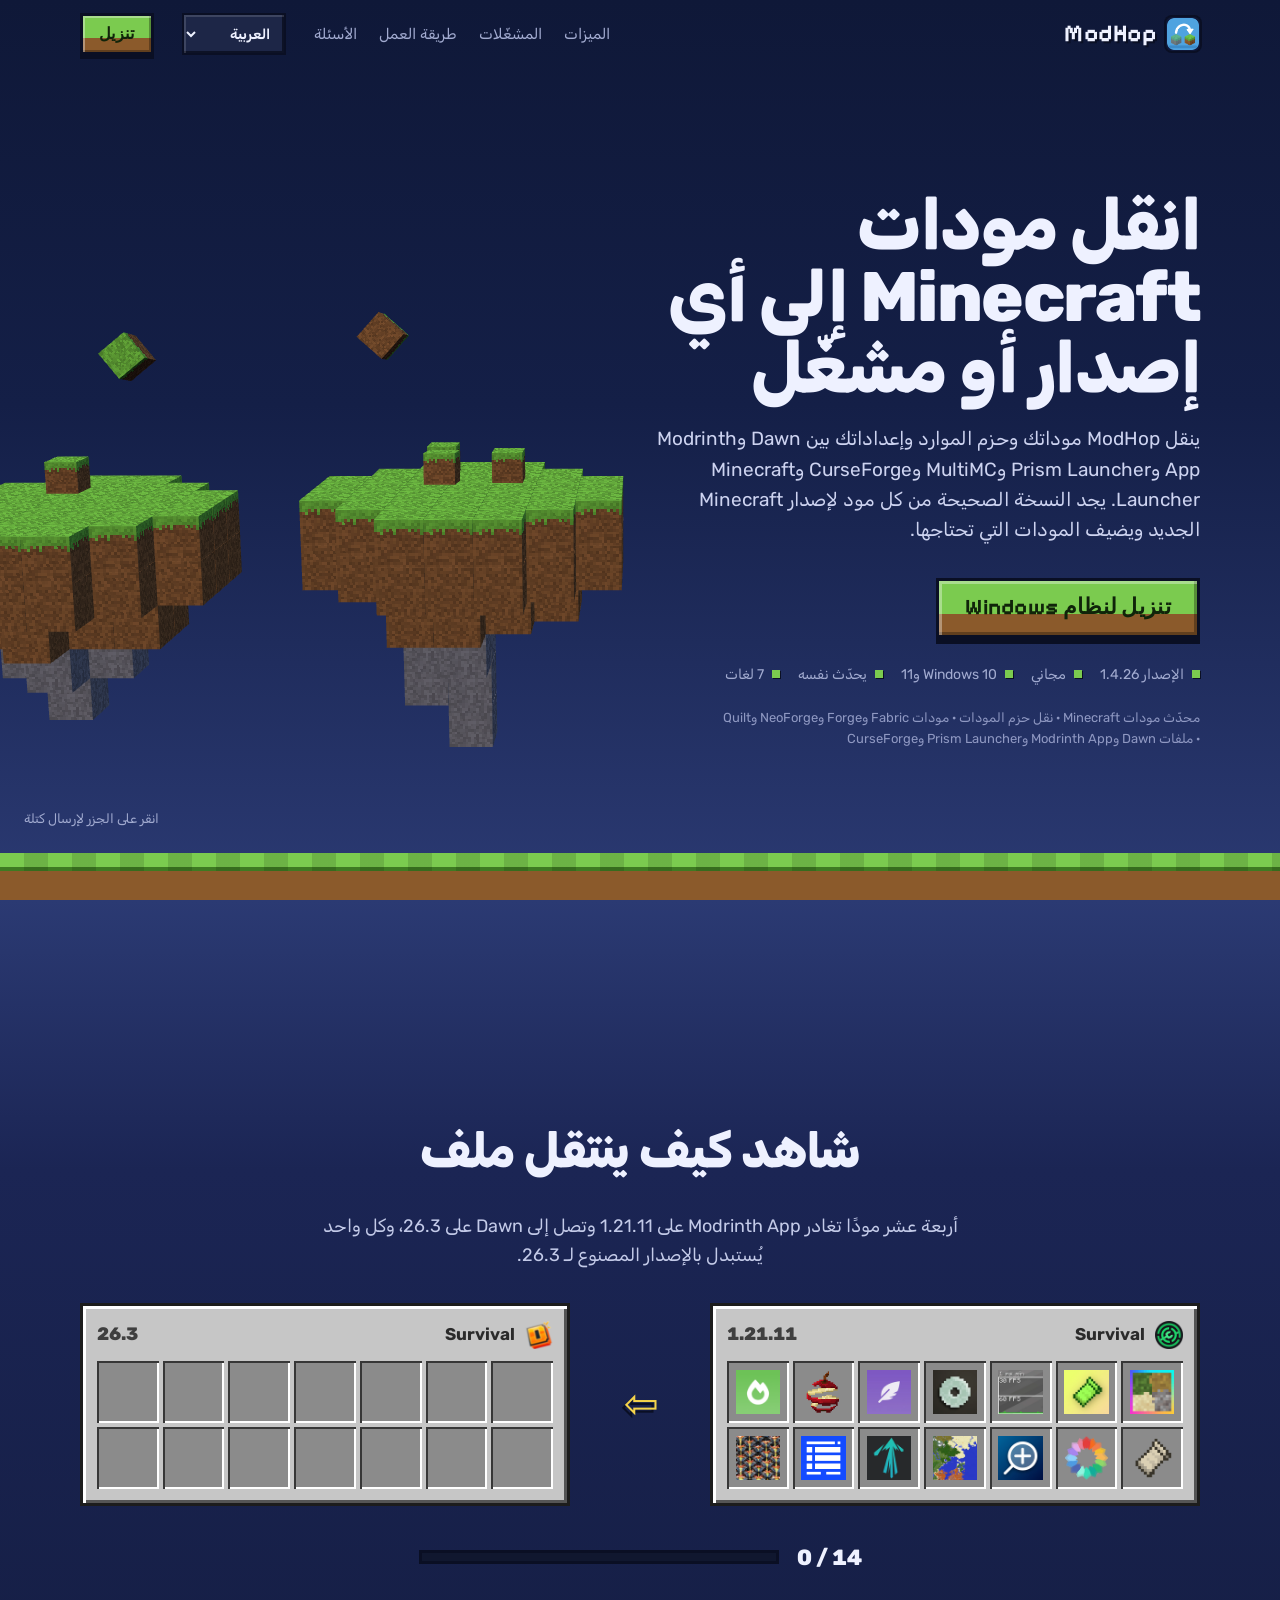
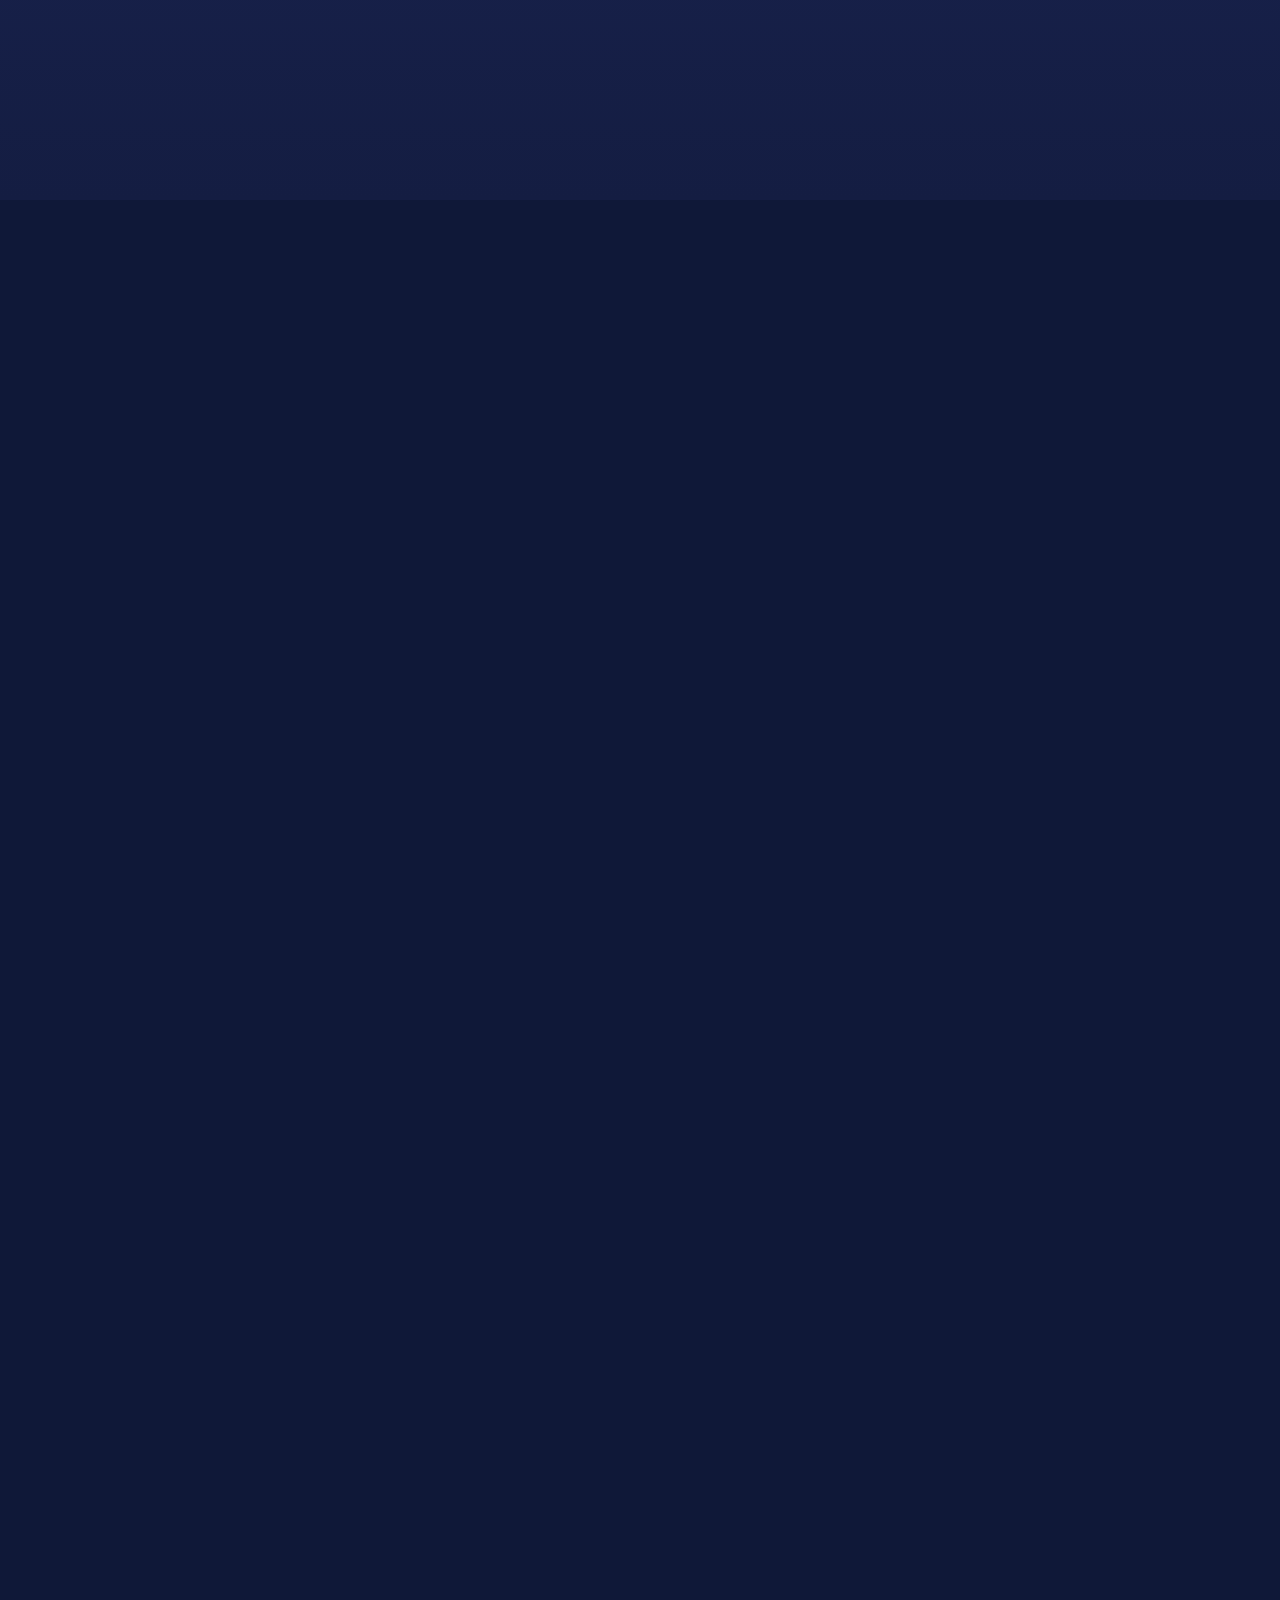
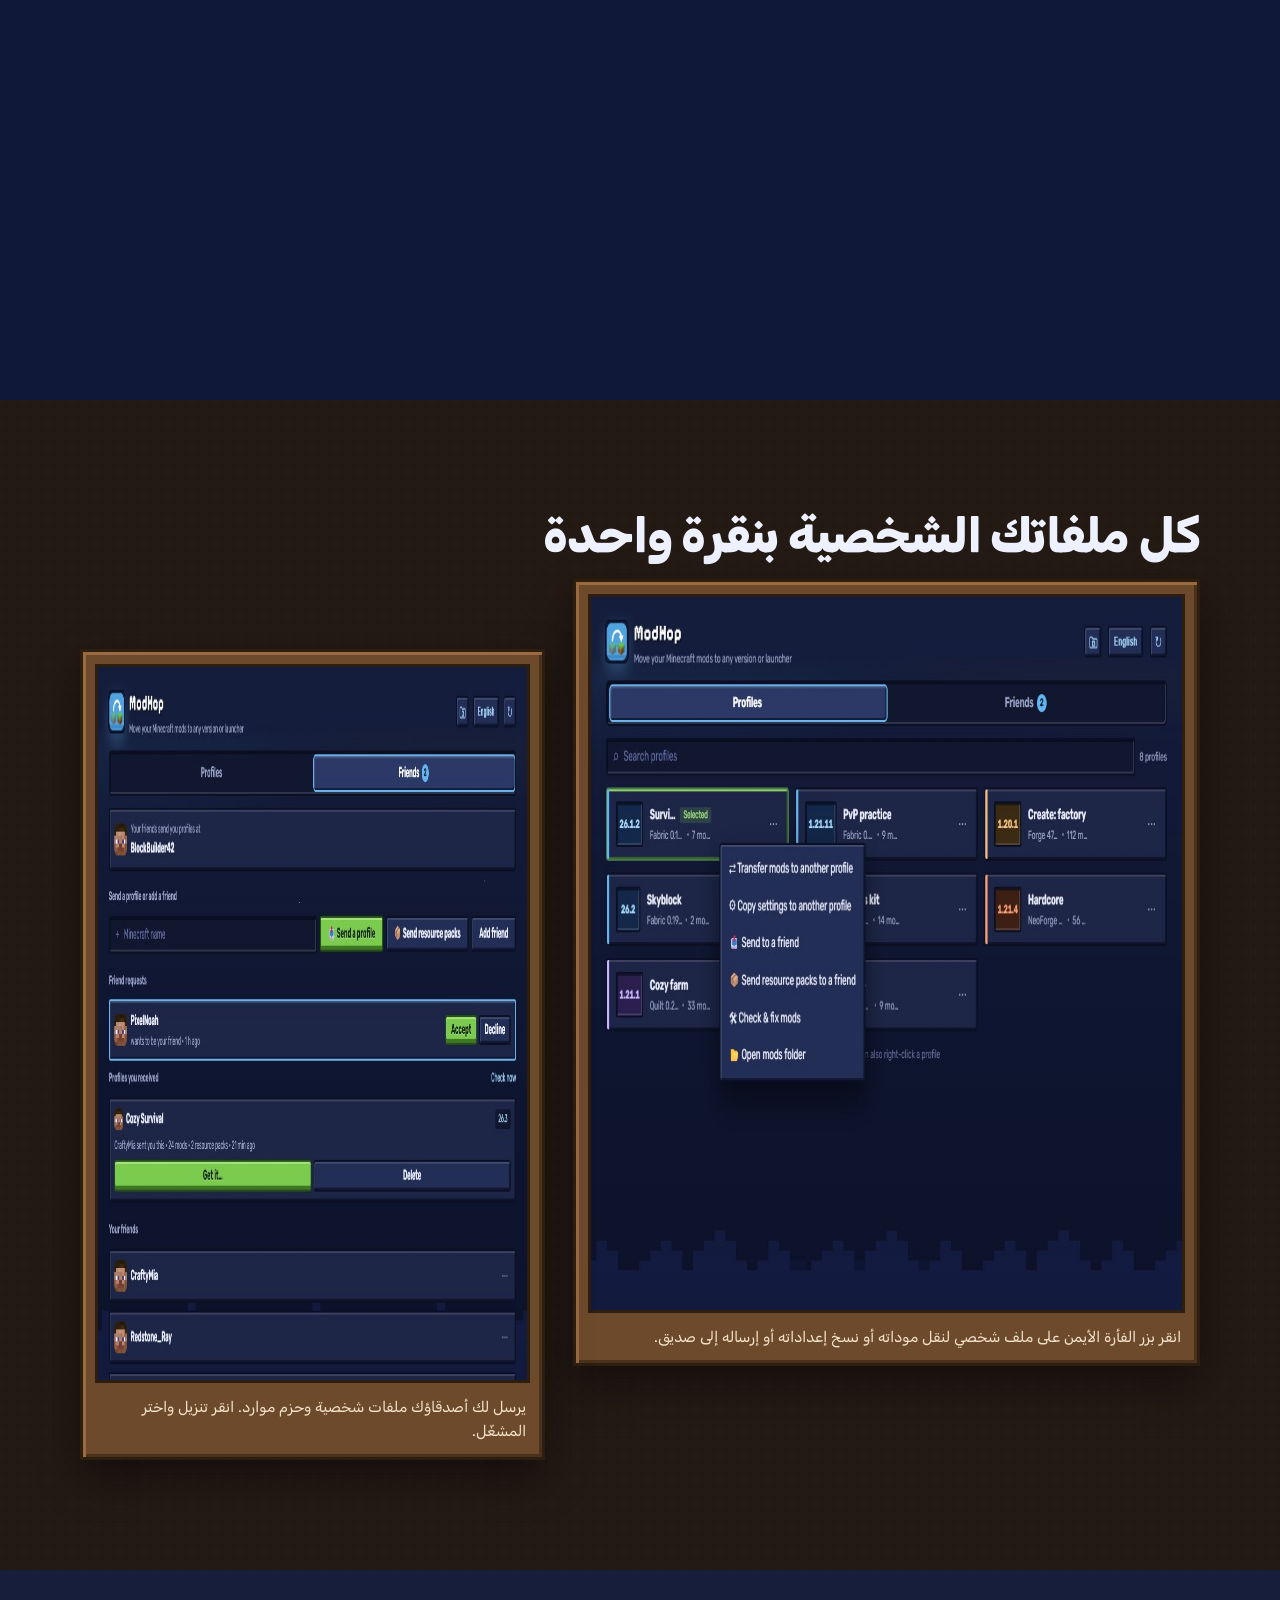
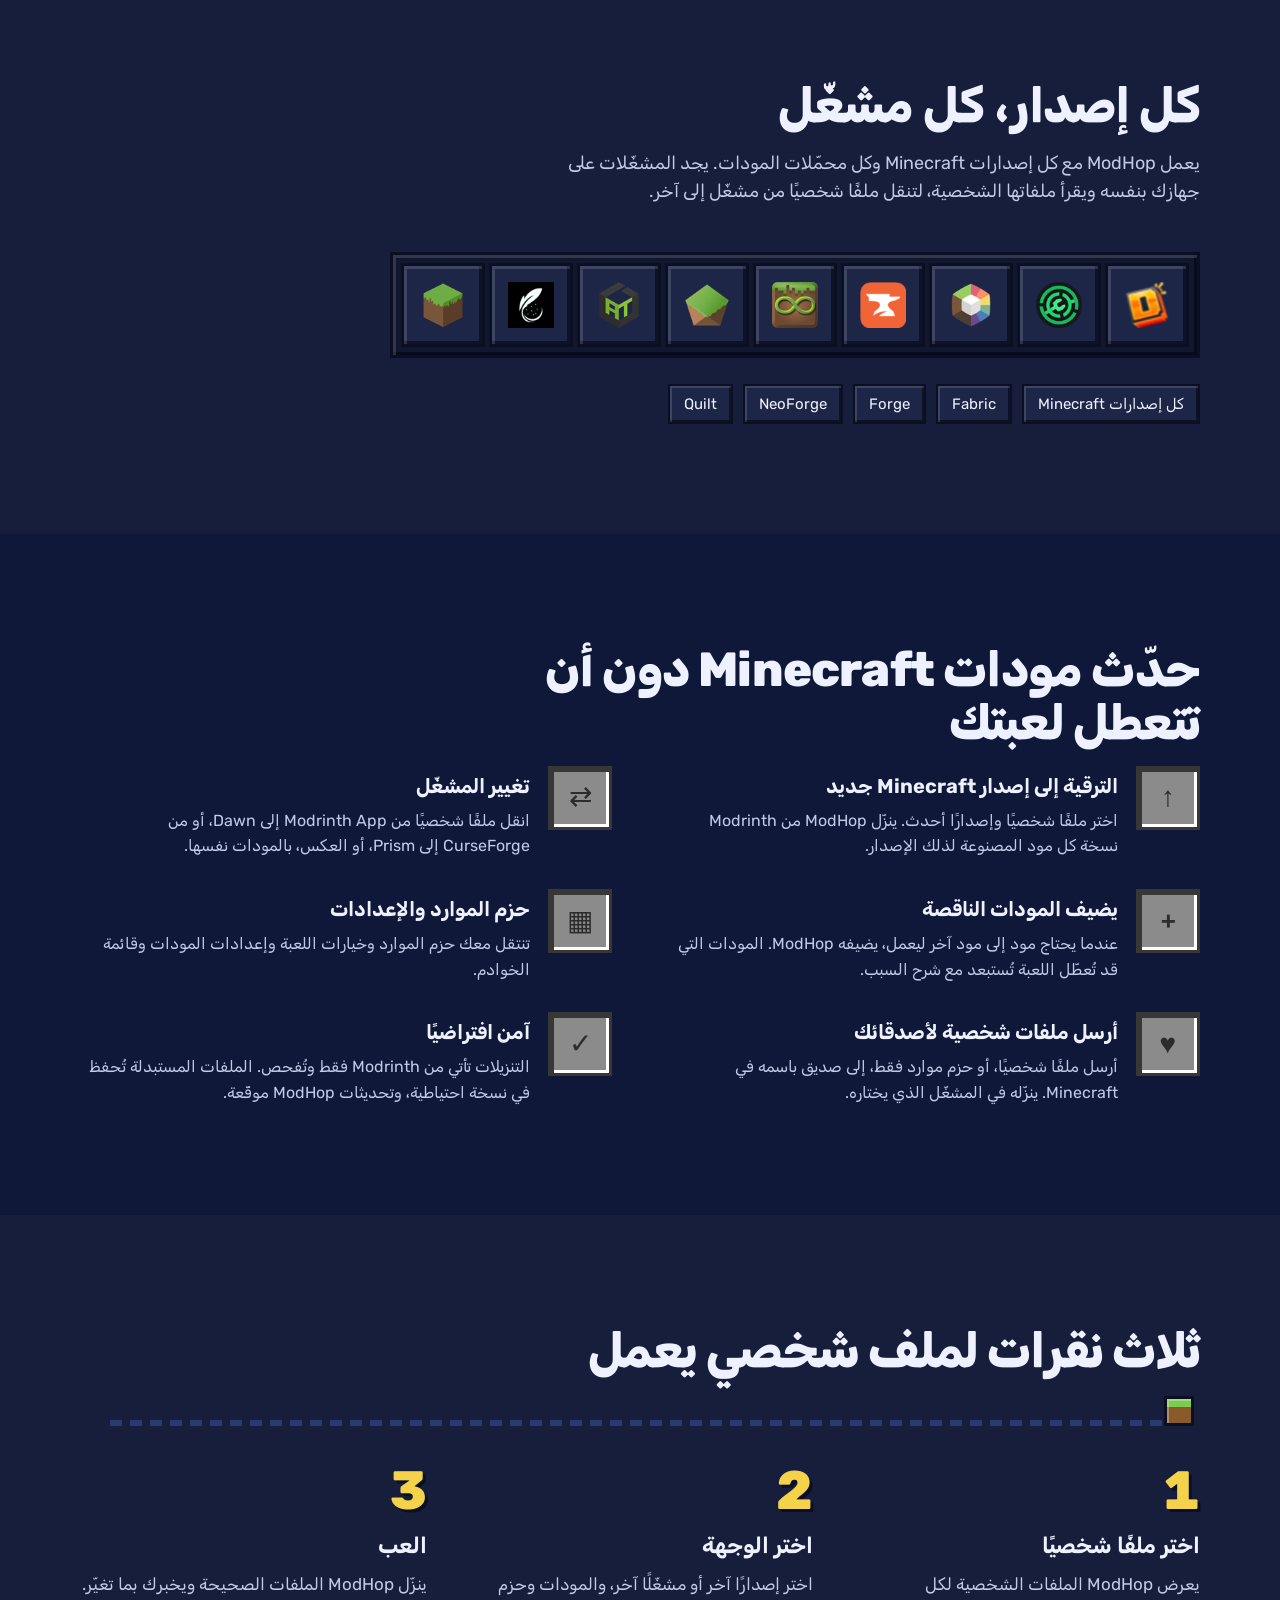
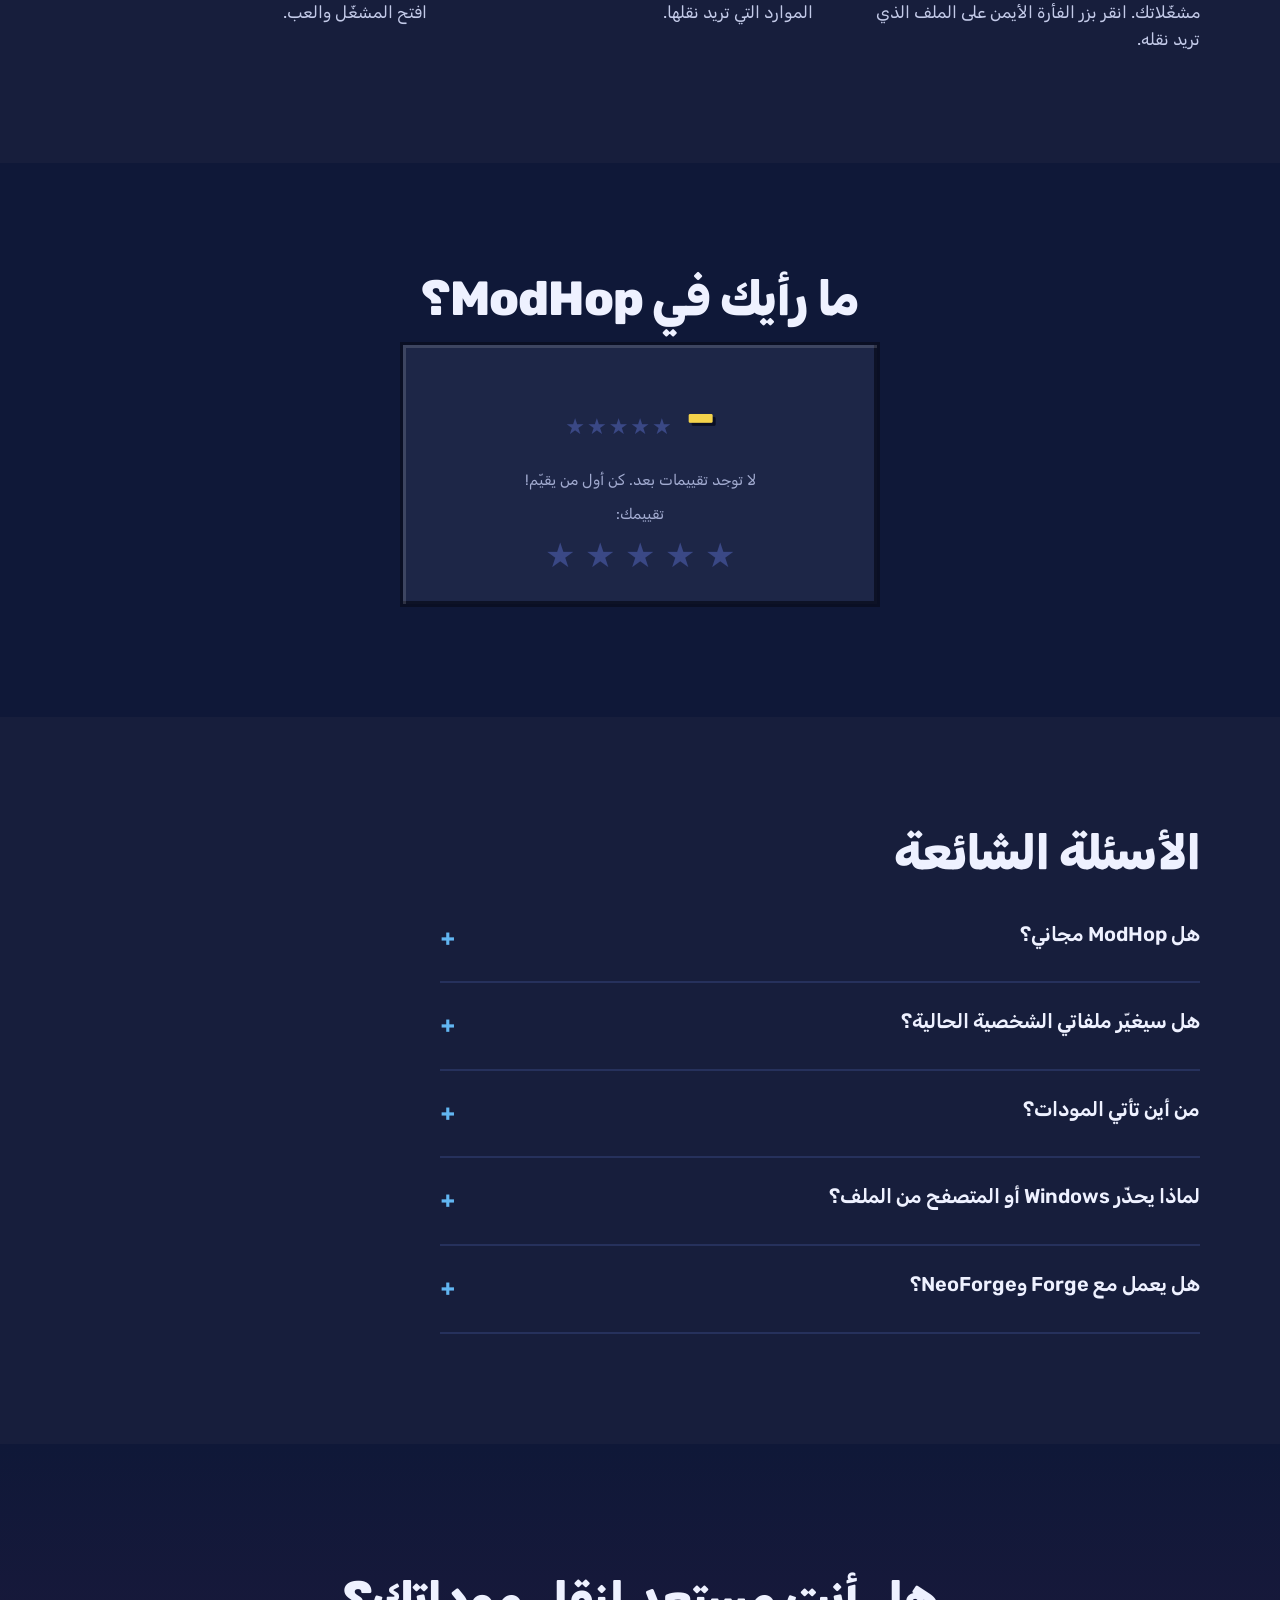
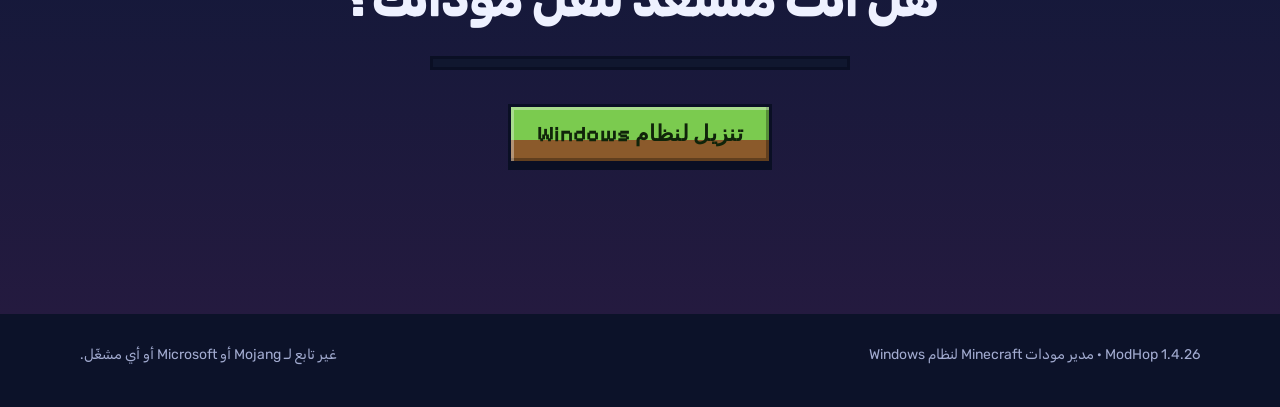
==== commit 05c41327: "Website 1.4.26: ar/index.html" ====
--- a/ar/index.html
+++ b/ar/index.html
@@ -229,7 +229,7 @@
     <h1>انقل مودات Minecraft إلى <em>أي إصدار</em> أو مشغّل</h1>
     <p>ينقل ModHop موداتك وحزم الموارد وإعداداتك بين Dawn وModrinth App وPrism Launcher وMultiMC وCurseForge وMinecraft Launcher. يجد النسخة الصحيحة من كل مود لإصدار Minecraft الجديد ويضيف المودات التي تحتاجها.<span id="dlCountTop" class="dl-count" data-t=" تم تنزيله {n} مرة حتى الآن." hidden></span></p>
     <a class="dl" id="download" href="https://da.gd/ModHop">تنزيل لنظام Windows</a>
-    <div class="facts"><span>الإصدار 1.4.27</span><span>مجاني</span><span>Windows 10 و11</span><span>يحدّث نفسه</span><span>7 لغات</span></div>
+    <div class="facts"><span>الإصدار 1.4.26</span><span>مجاني</span><span>Windows 10 و11</span><span>يحدّث نفسه</span><span>7 لغات</span></div>
     <p class="tags">محدّث مودات Minecraft · نقل حزم المودات · مودات Fabric وForge وNeoForge وQuilt · ملفات Dawn وModrinth App وPrism Launcher وCurseForge</p>
   </div></div>
   <div class="ground"></div>
@@ -337,7 +337,7 @@
   </div>
 </section>
 
-<footer><div class="wrap"><span>ModHop 1.4.27 · مدير مودات Minecraft لنظام Windows</span><span>غير تابع لـ Mojang أو Microsoft أو أي مشغّل.</span></div></footer>
+<footer><div class="wrap"><span>ModHop 1.4.26 · مدير مودات Minecraft لنظام Windows</span><span>غير تابع لـ Mojang أو Microsoft أو أي مشغّل.</span></div></footer>
 
 <script>
 const LANG = document.documentElement.lang;
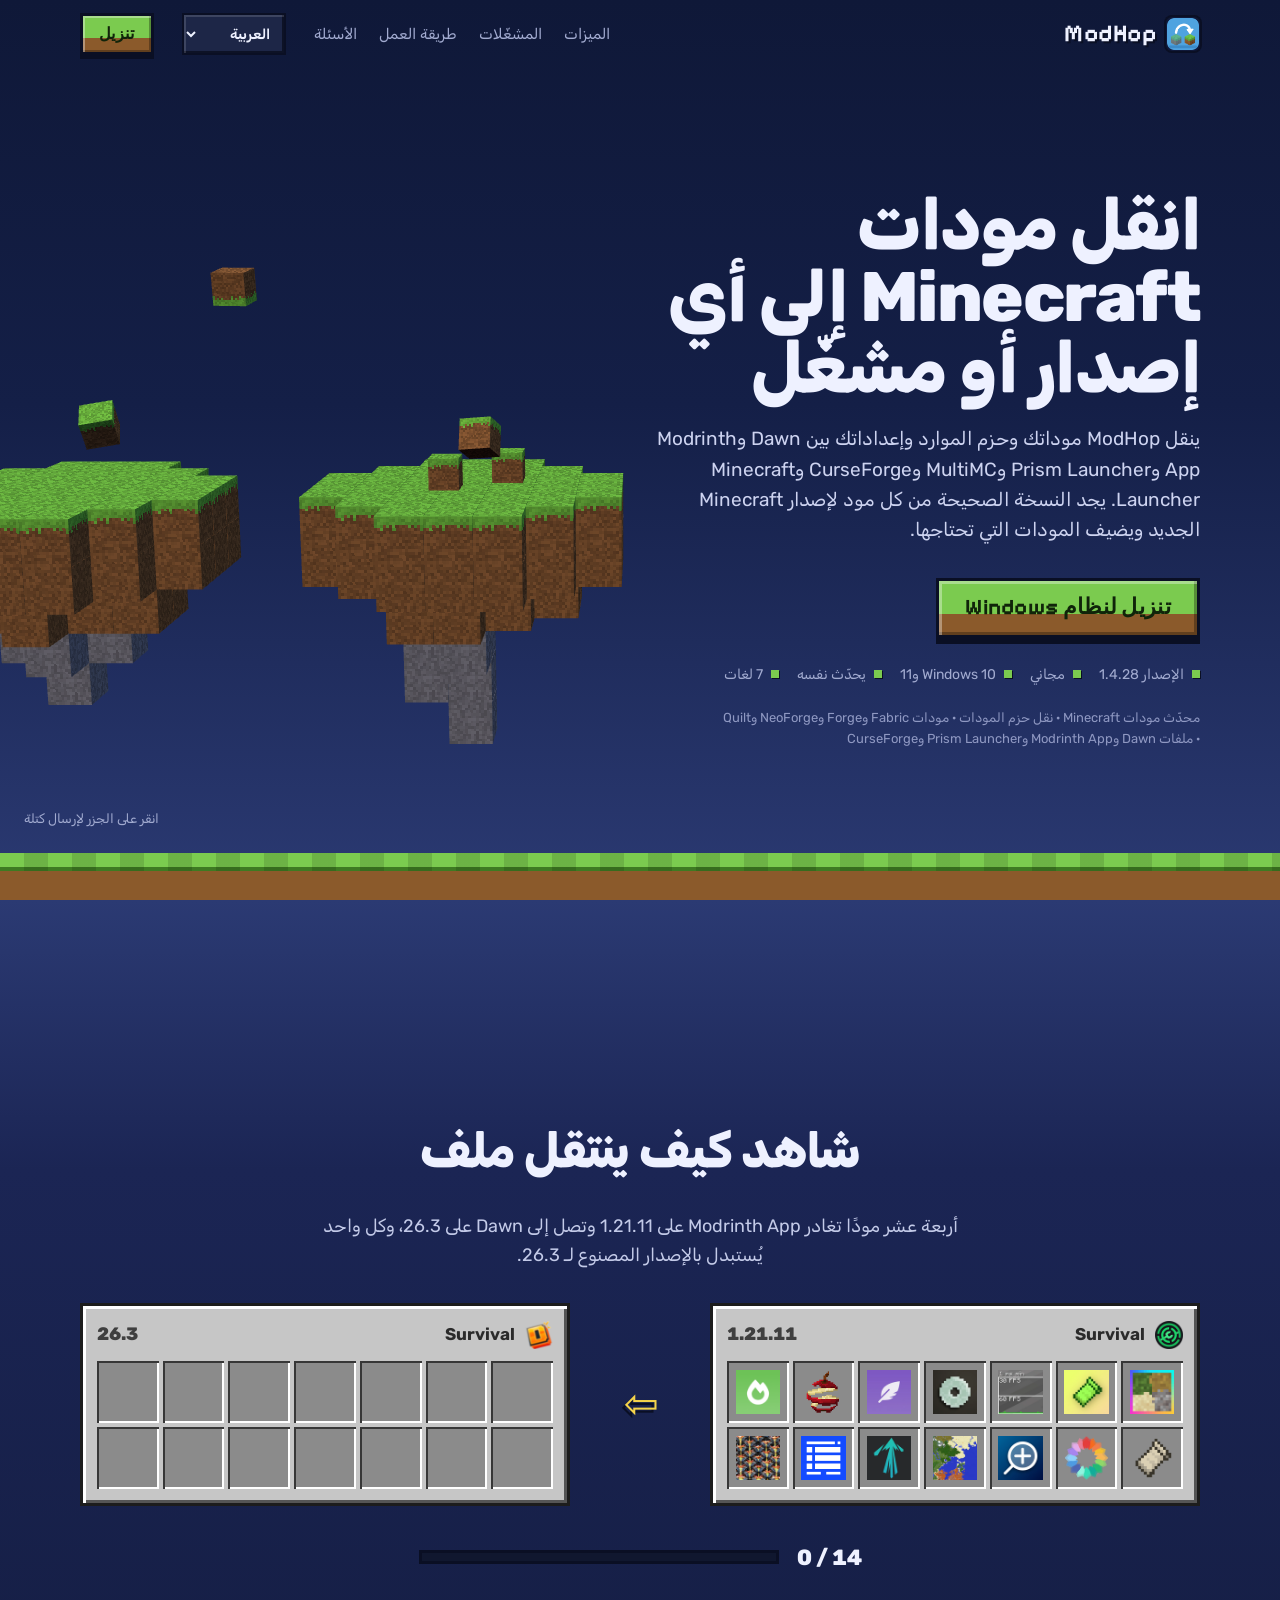
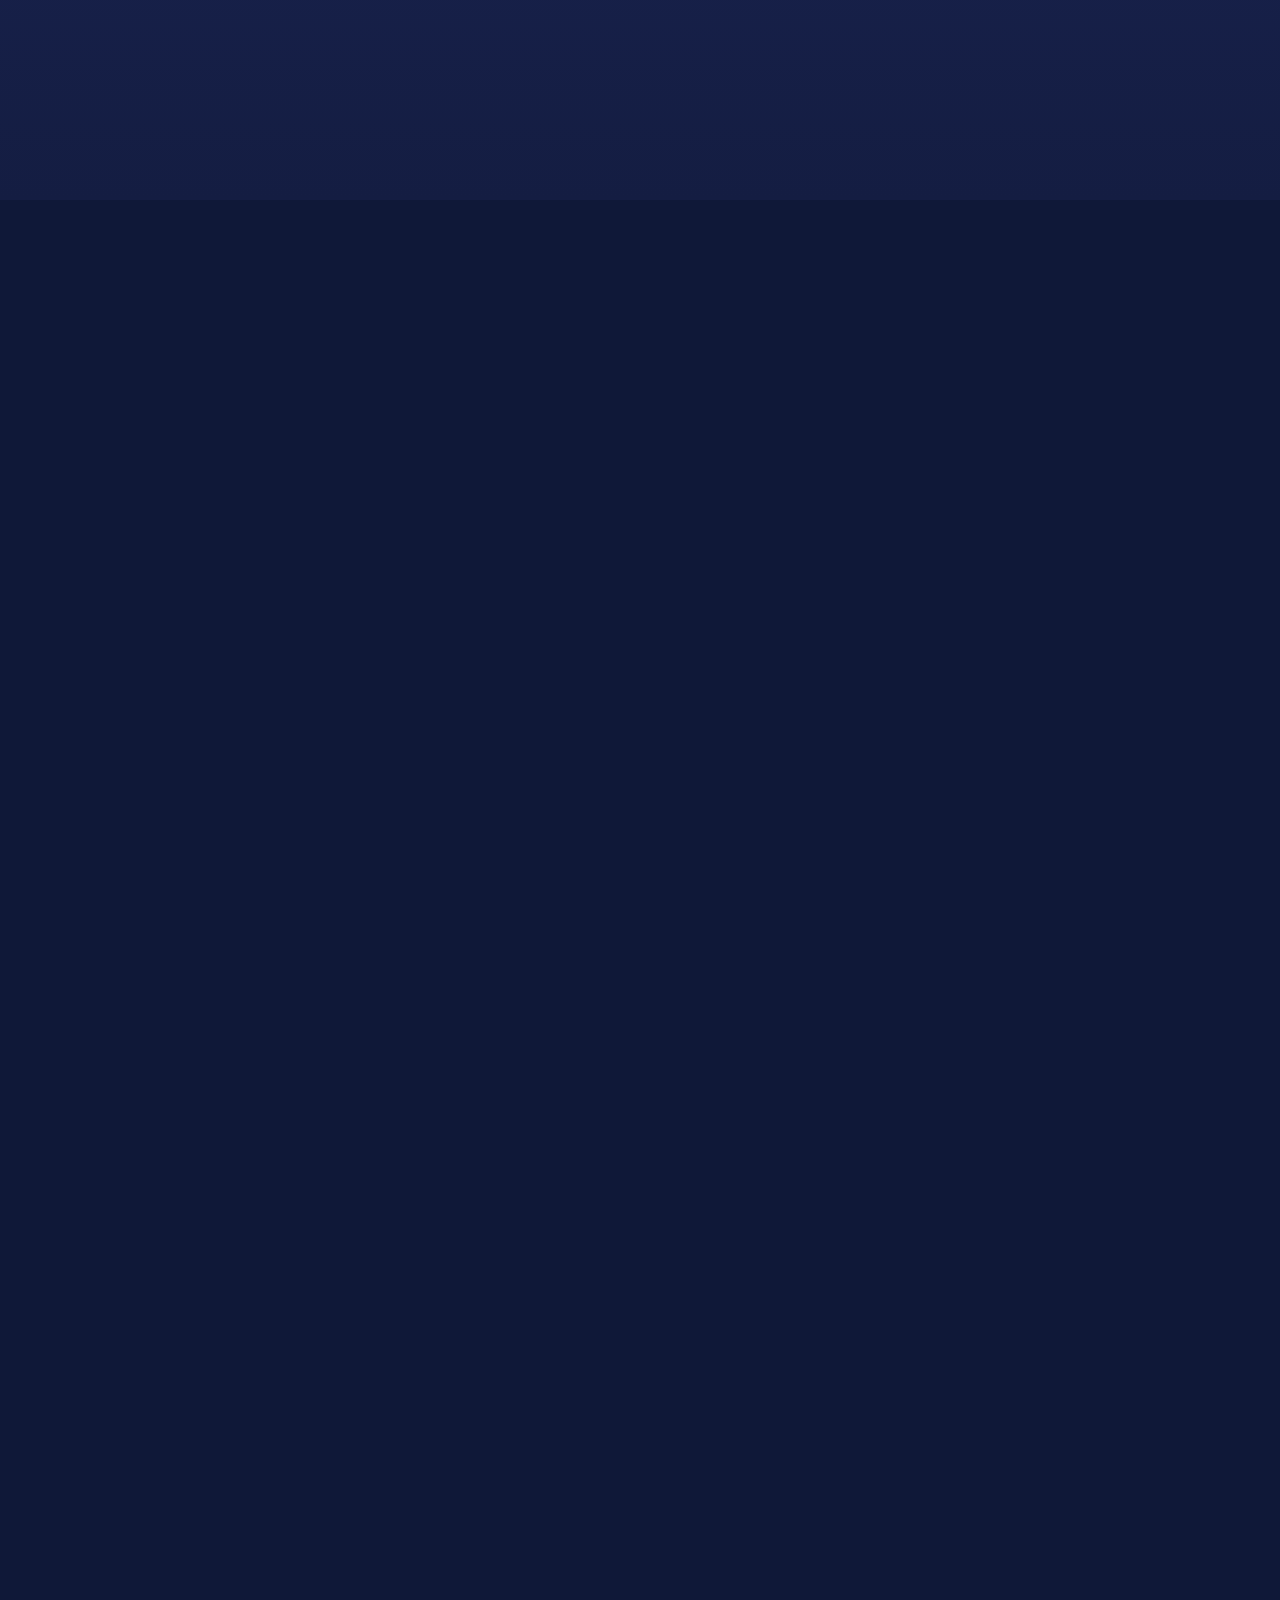
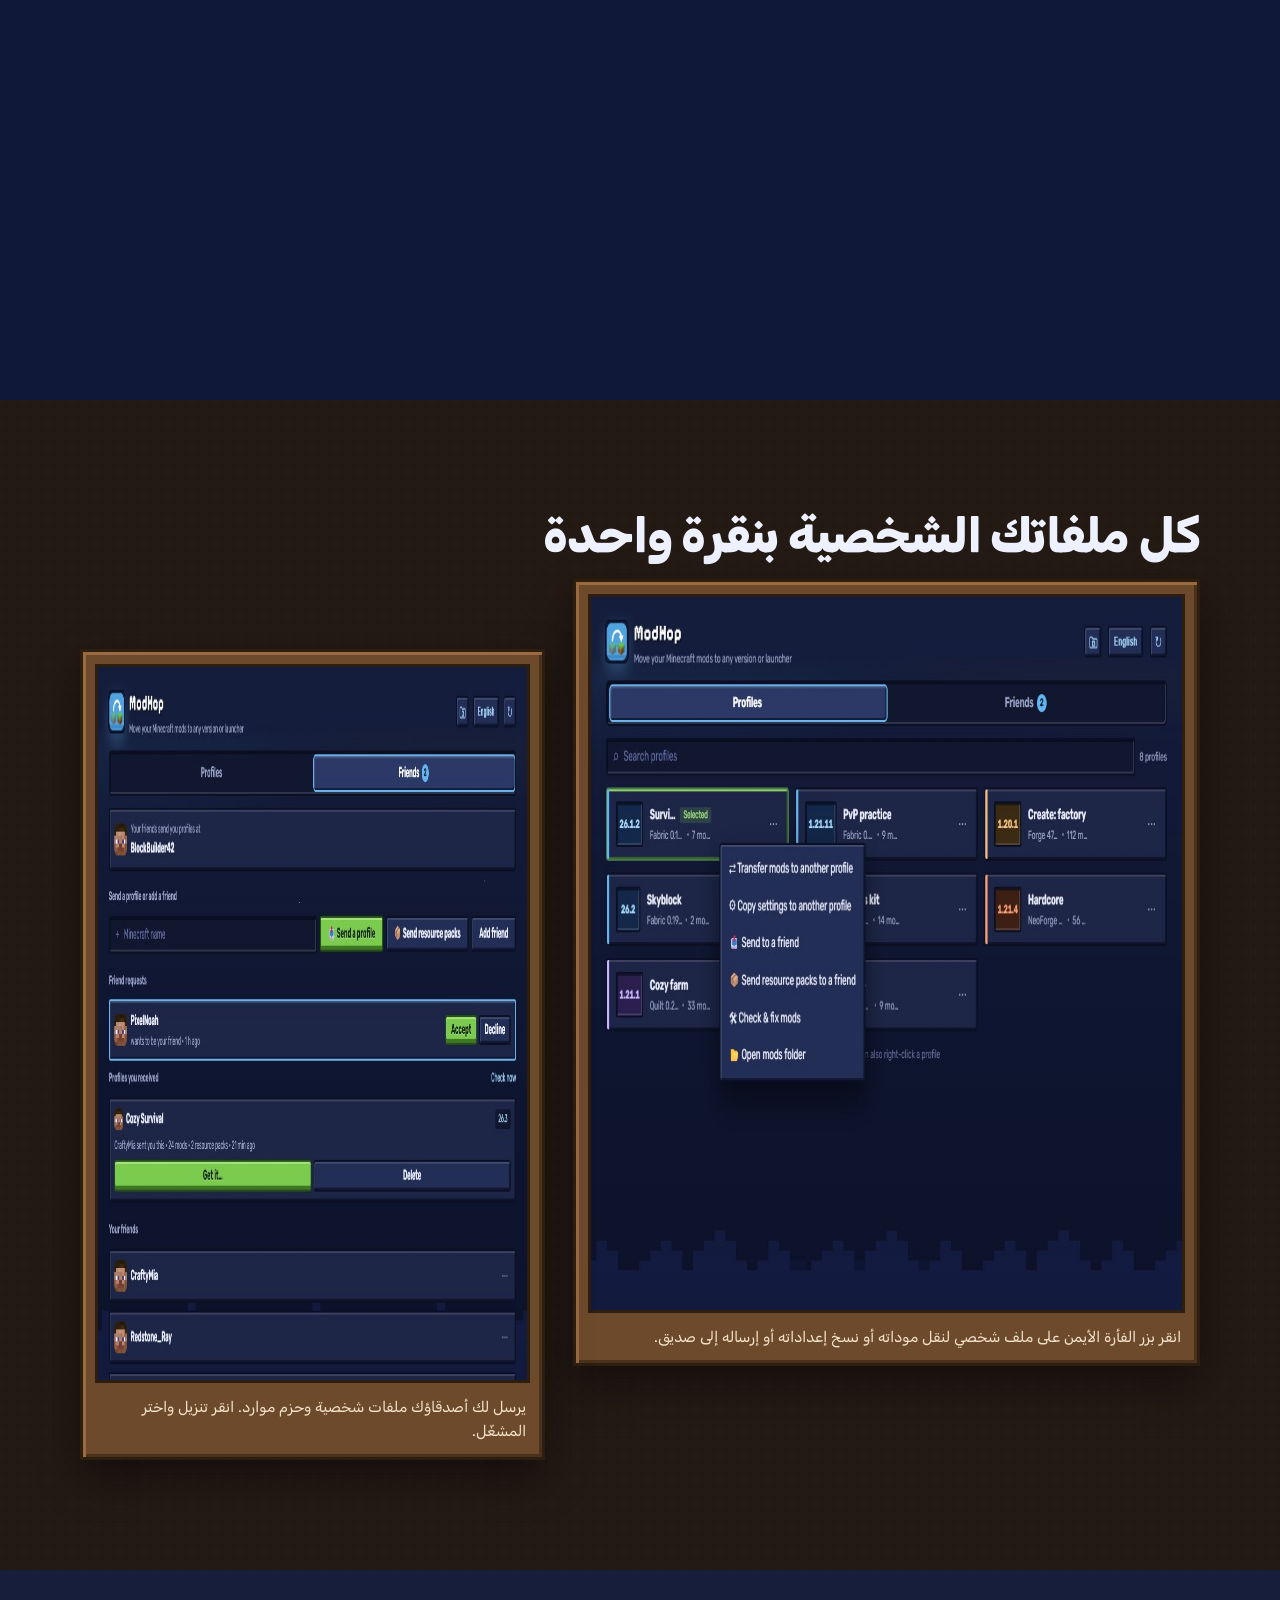
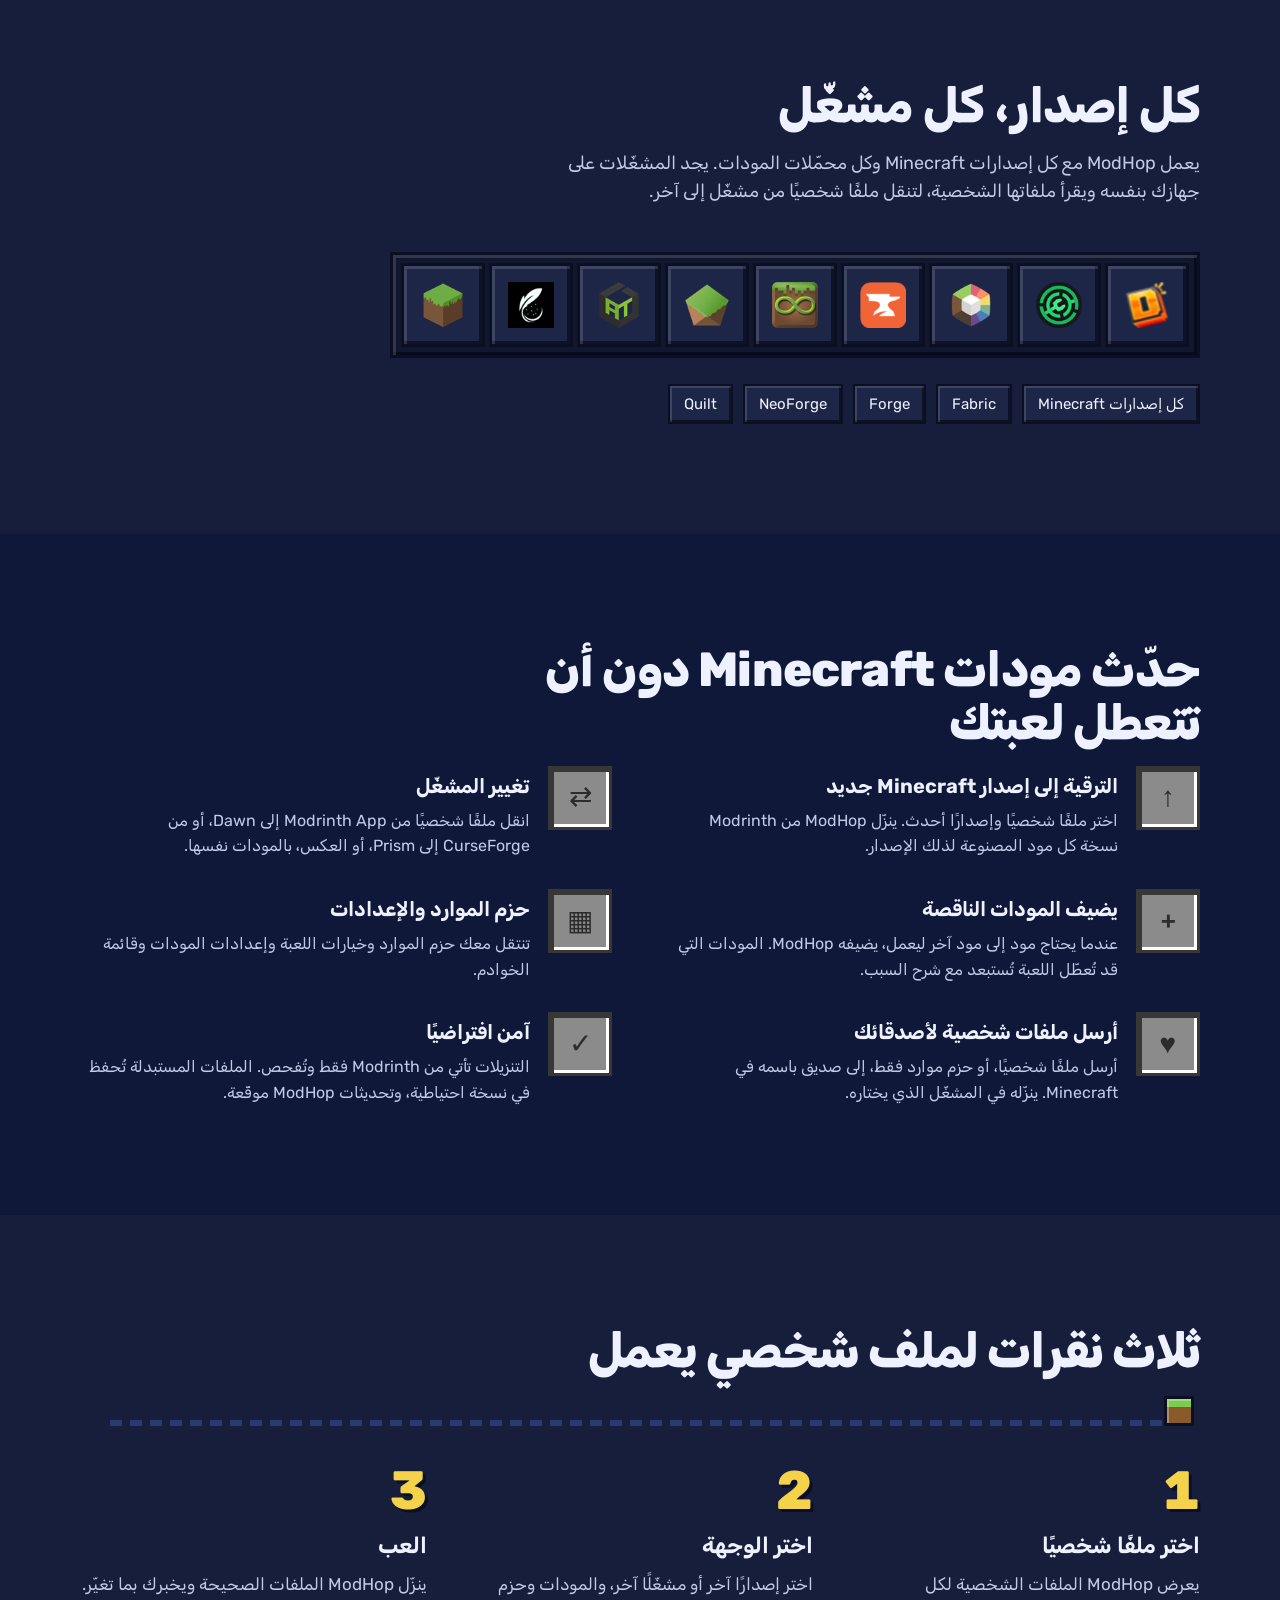
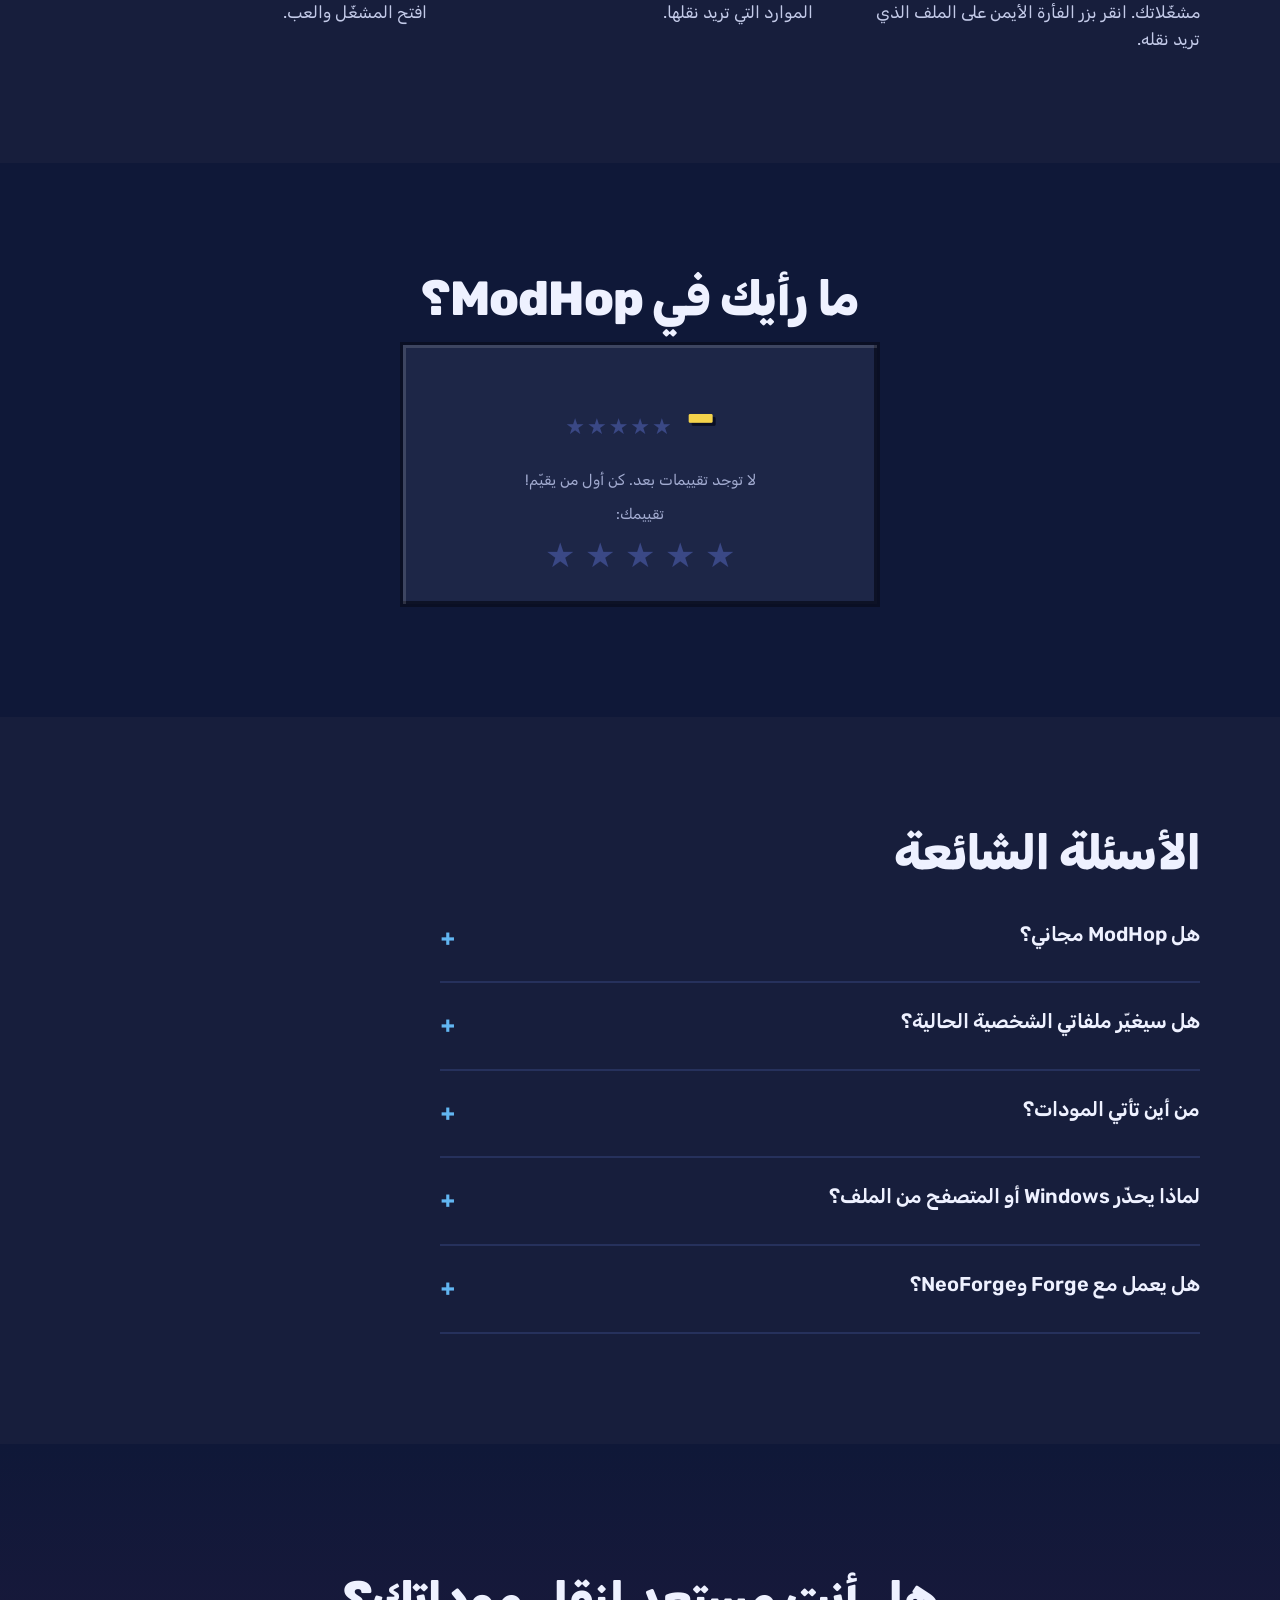
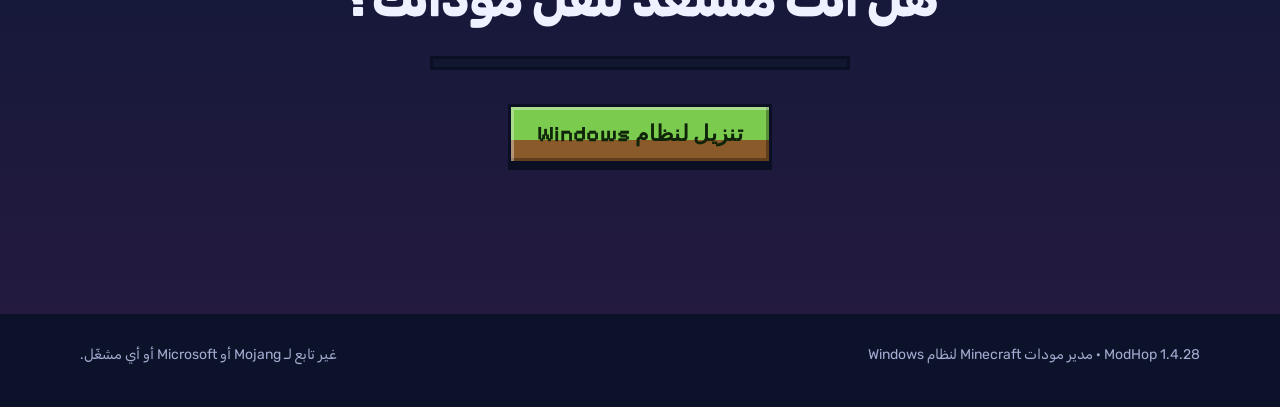
==== commit 63c58857: "Website 1.4.28: ar/index.html" ====
--- a/ar/index.html
+++ b/ar/index.html
@@ -229,7 +229,7 @@
     <h1>انقل مودات Minecraft إلى <em>أي إصدار</em> أو مشغّل</h1>
     <p>ينقل ModHop موداتك وحزم الموارد وإعداداتك بين Dawn وModrinth App وPrism Launcher وMultiMC وCurseForge وMinecraft Launcher. يجد النسخة الصحيحة من كل مود لإصدار Minecraft الجديد ويضيف المودات التي تحتاجها.<span id="dlCountTop" class="dl-count" data-t=" تم تنزيله {n} مرة حتى الآن." hidden></span></p>
     <a class="dl" id="download" href="https://da.gd/ModHop">تنزيل لنظام Windows</a>
-    <div class="facts"><span>الإصدار 1.4.26</span><span>مجاني</span><span>Windows 10 و11</span><span>يحدّث نفسه</span><span>7 لغات</span></div>
+    <div class="facts"><span>الإصدار 1.4.28</span><span>مجاني</span><span>Windows 10 و11</span><span>يحدّث نفسه</span><span>7 لغات</span></div>
     <p class="tags">محدّث مودات Minecraft · نقل حزم المودات · مودات Fabric وForge وNeoForge وQuilt · ملفات Dawn وModrinth App وPrism Launcher وCurseForge</p>
   </div></div>
   <div class="ground"></div>
@@ -337,7 +337,7 @@
   </div>
 </section>
 
-<footer><div class="wrap"><span>ModHop 1.4.26 · مدير مودات Minecraft لنظام Windows</span><span>غير تابع لـ Mojang أو Microsoft أو أي مشغّل.</span></div></footer>
+<footer><div class="wrap"><span>ModHop 1.4.28 · مدير مودات Minecraft لنظام Windows</span><span>غير تابع لـ Mojang أو Microsoft أو أي مشغّل.</span></div></footer>
 
 <script>
 const LANG = document.documentElement.lang;
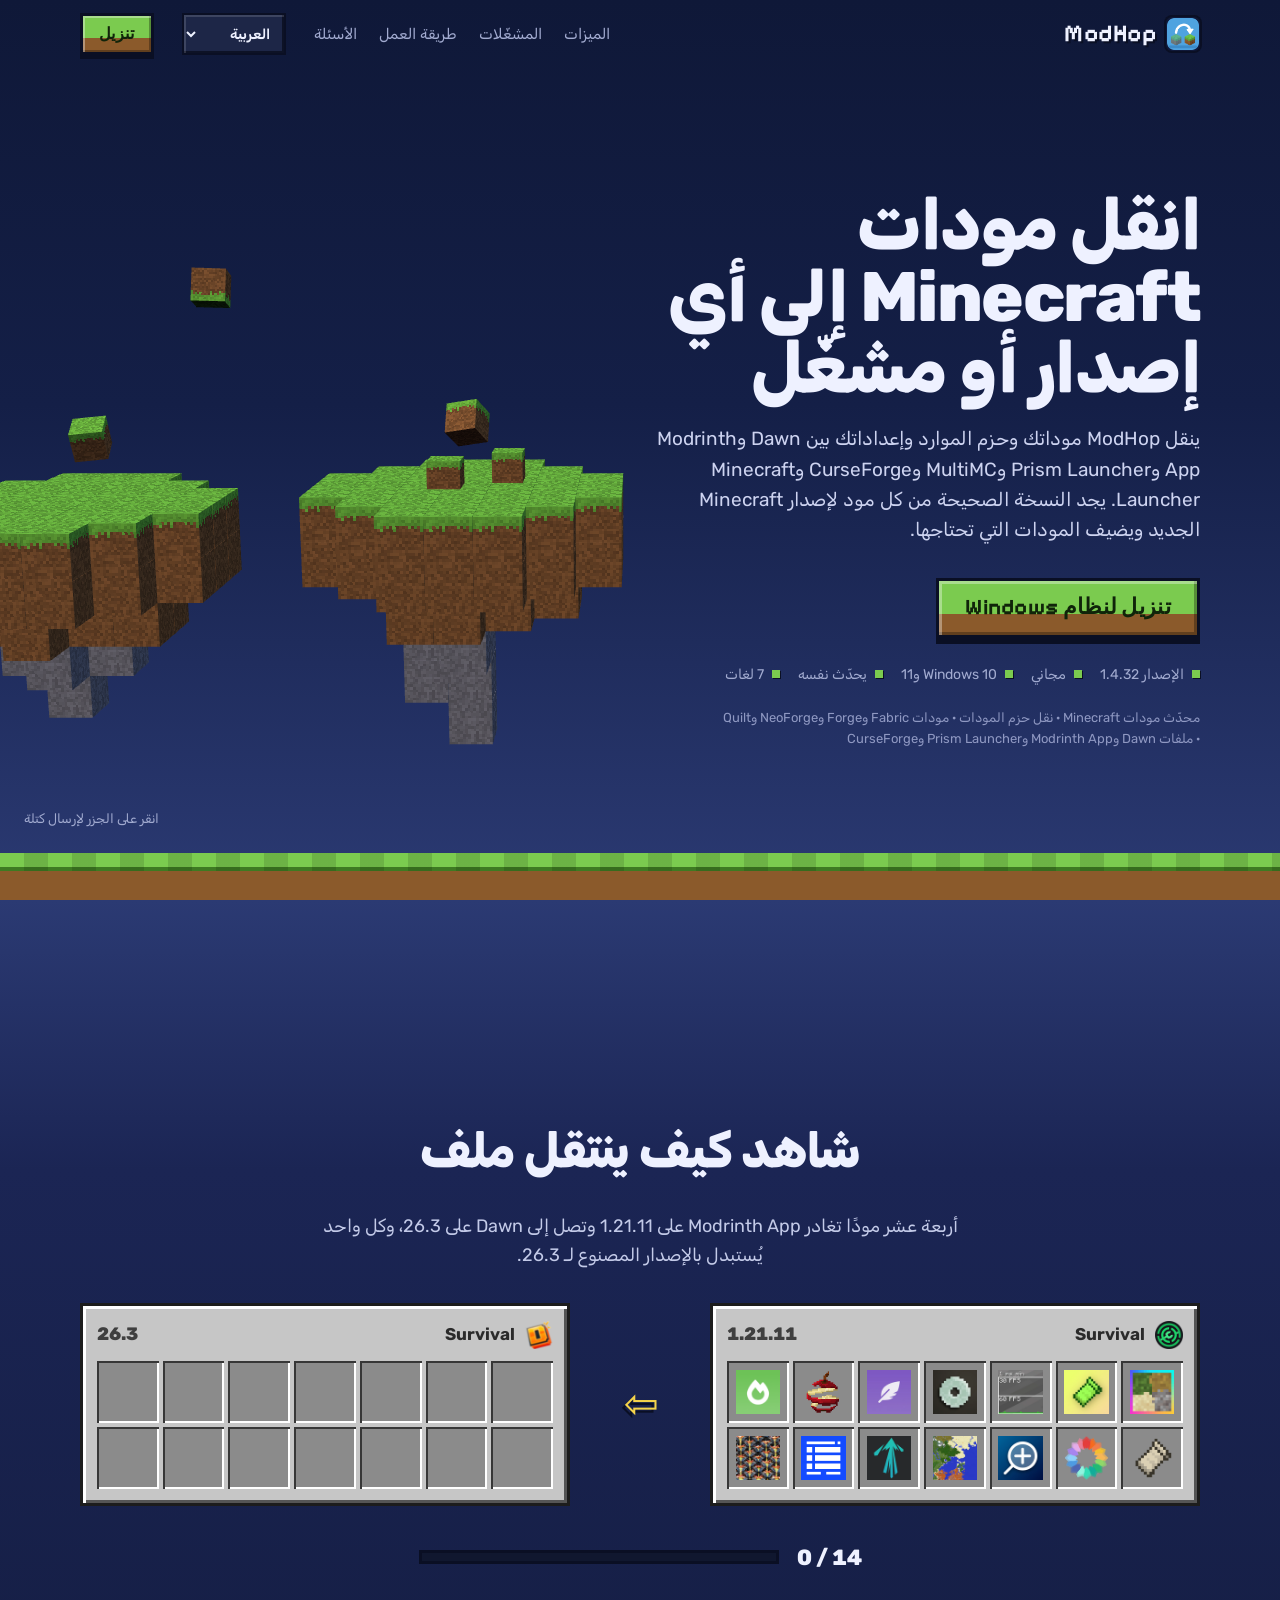
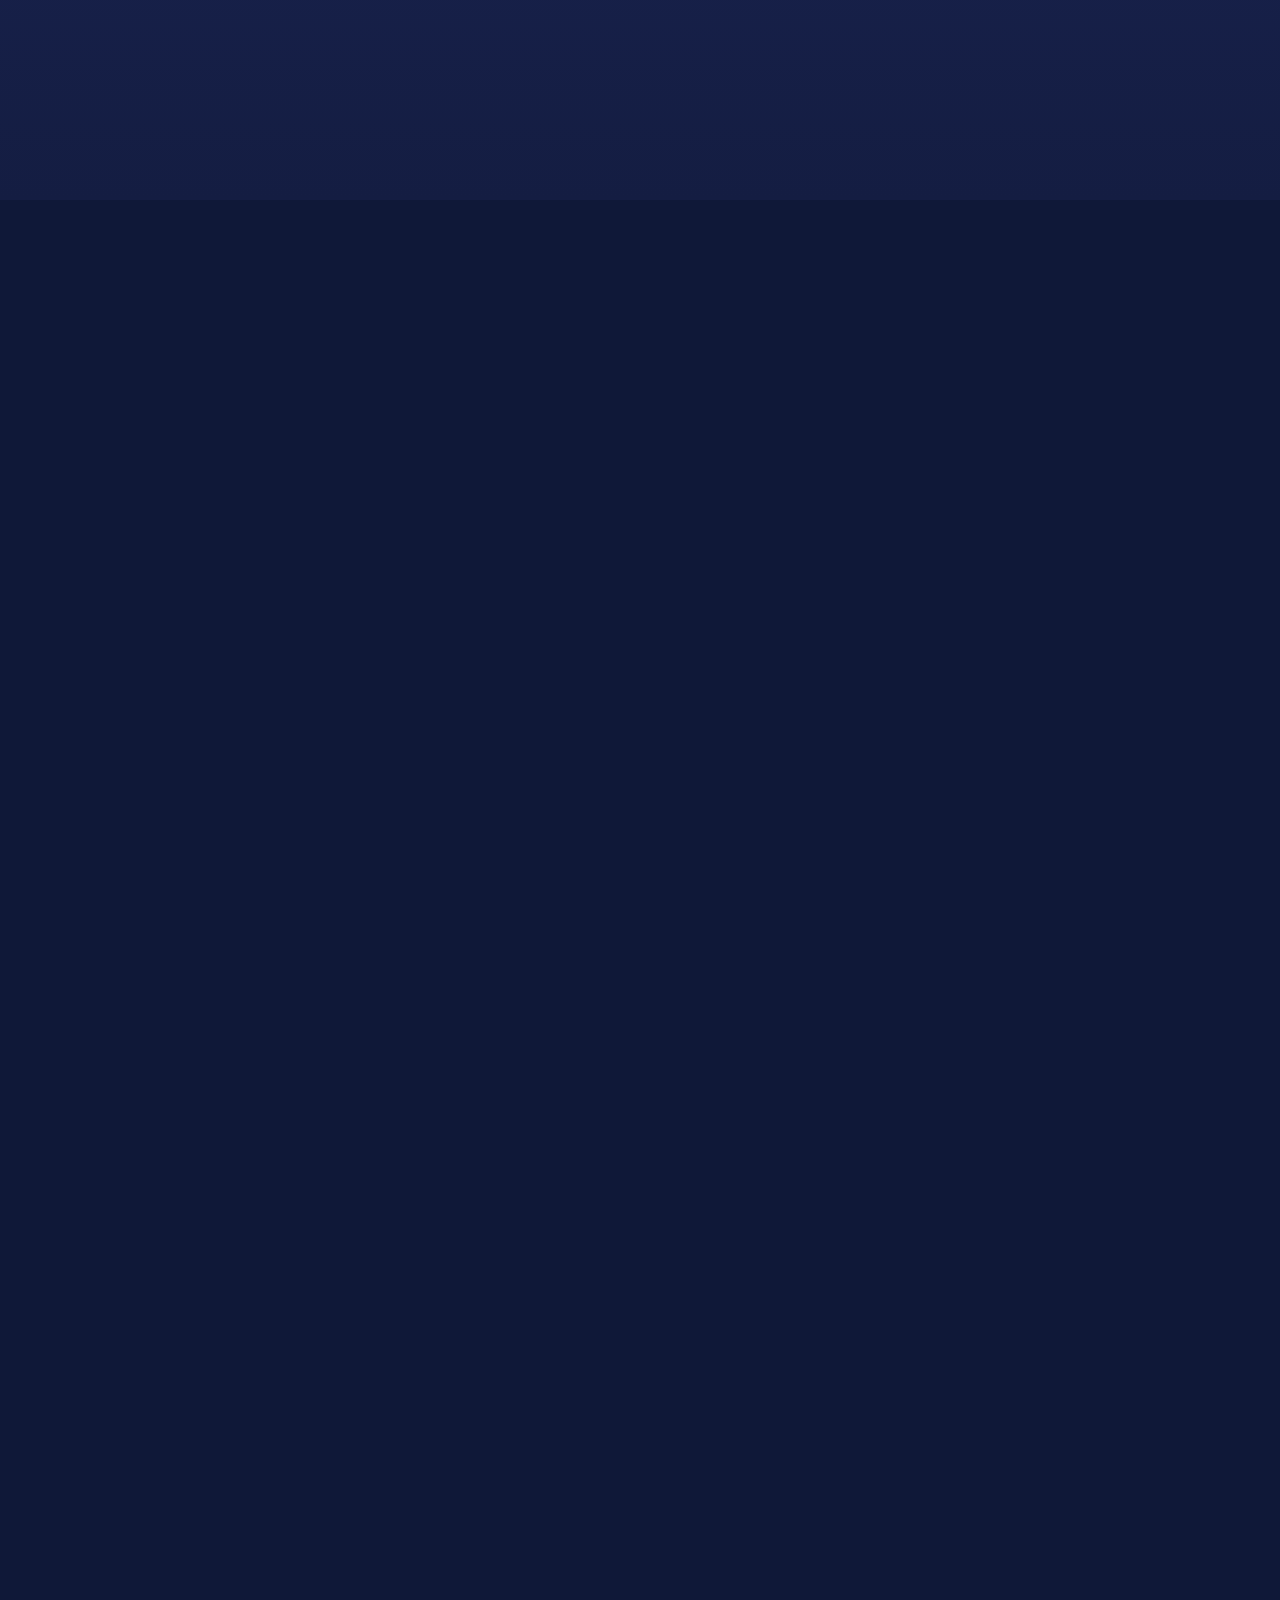
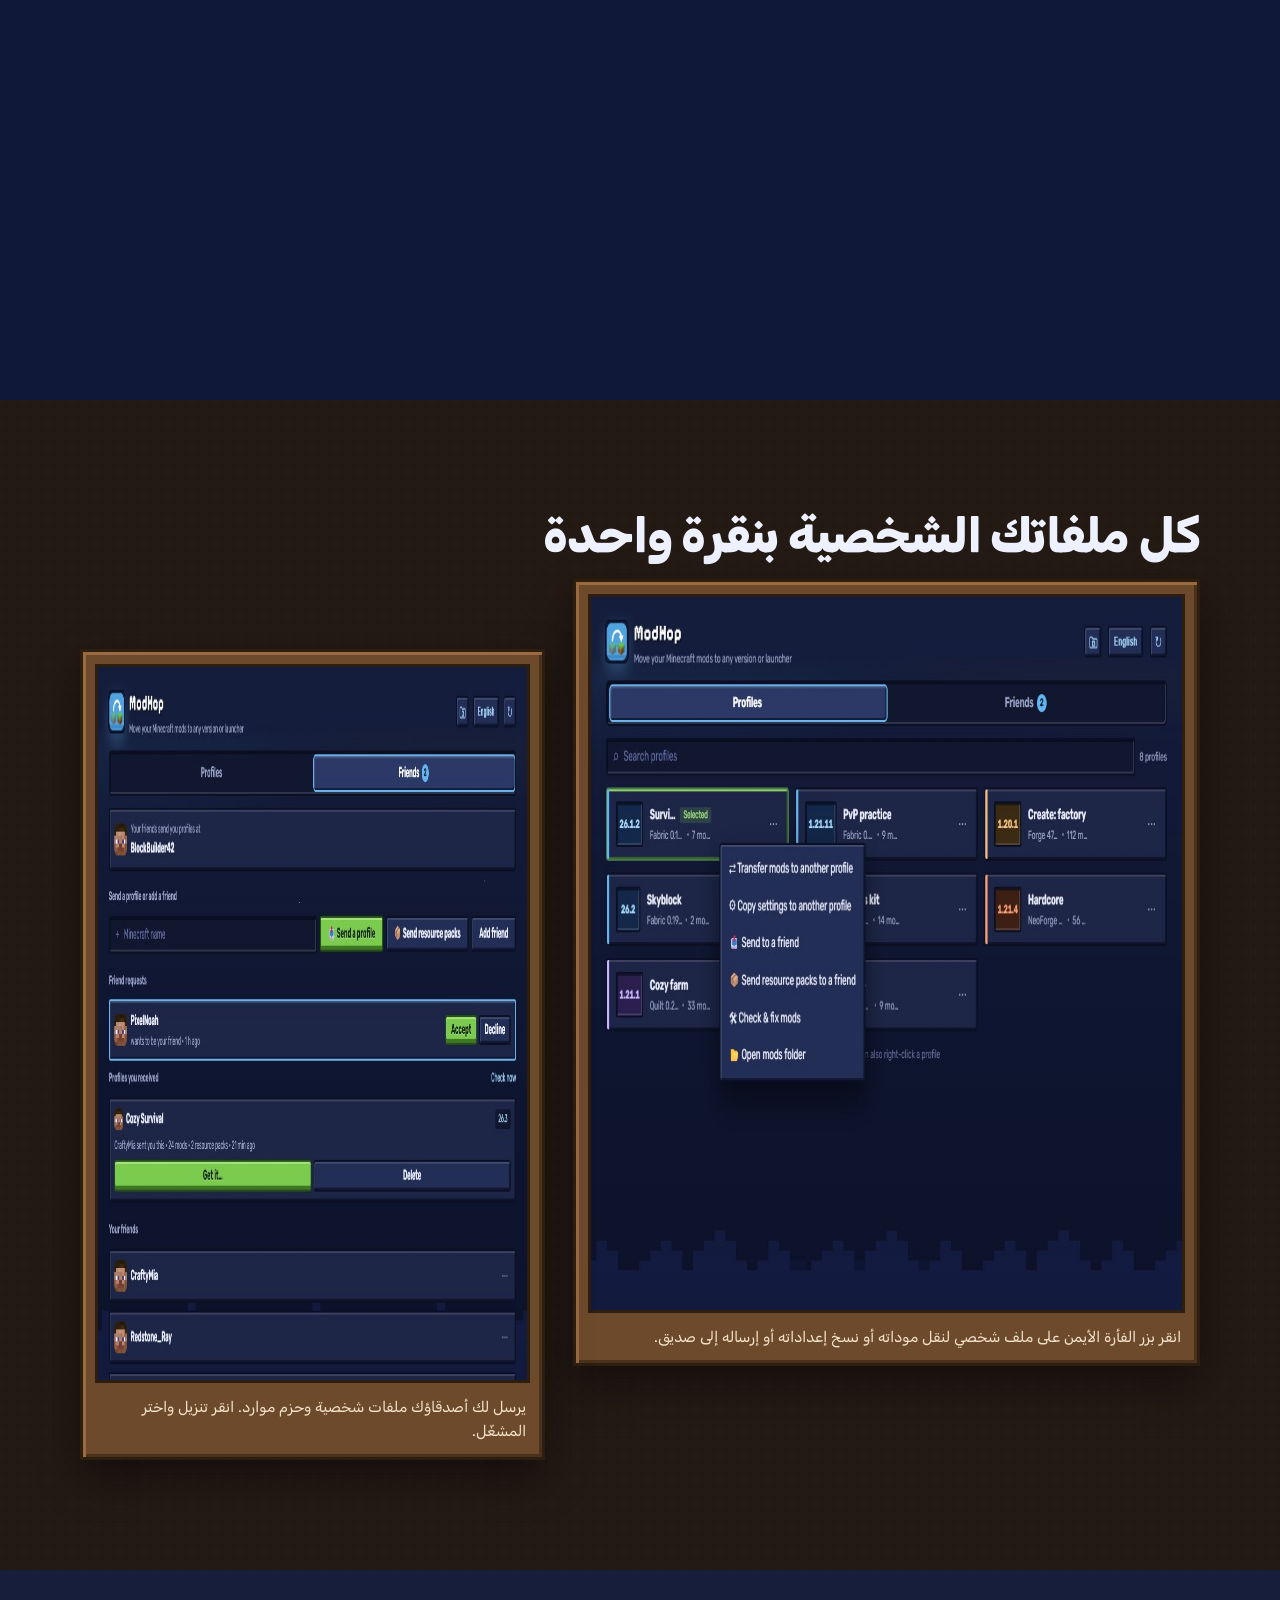
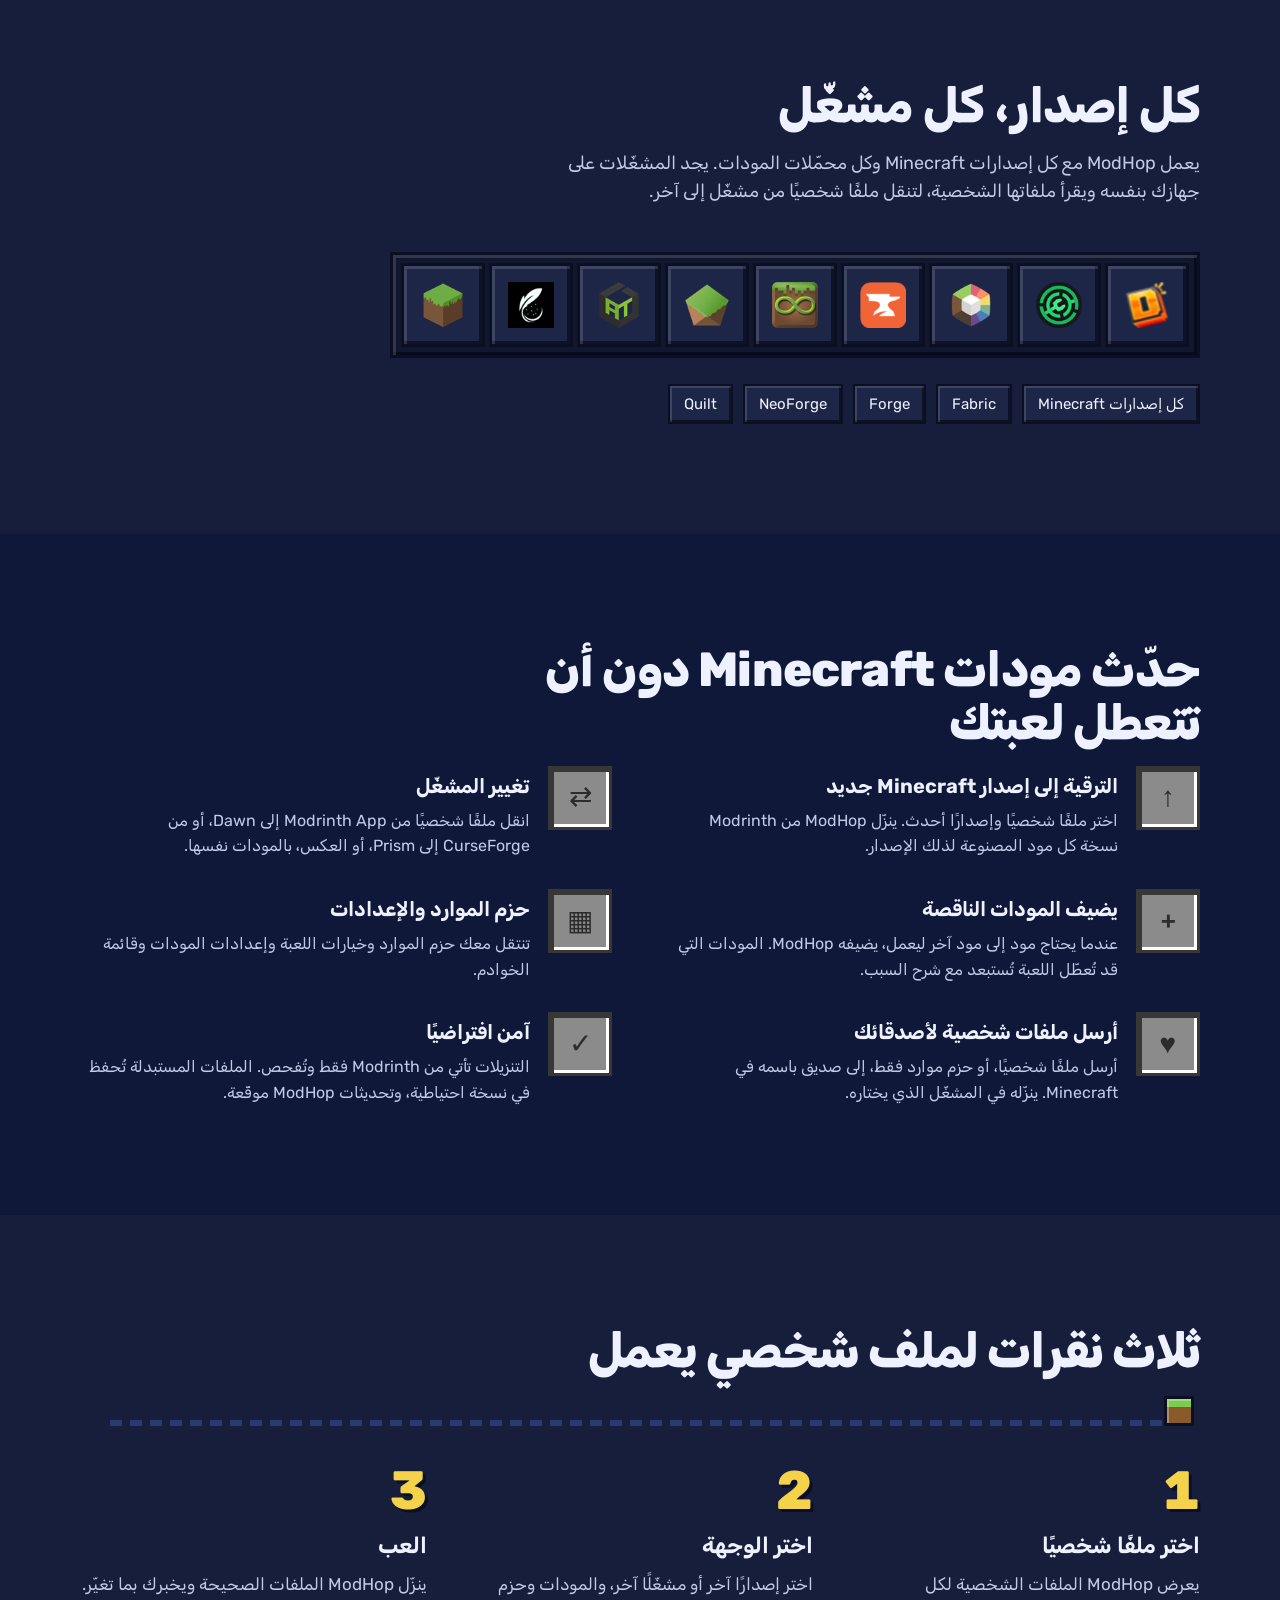
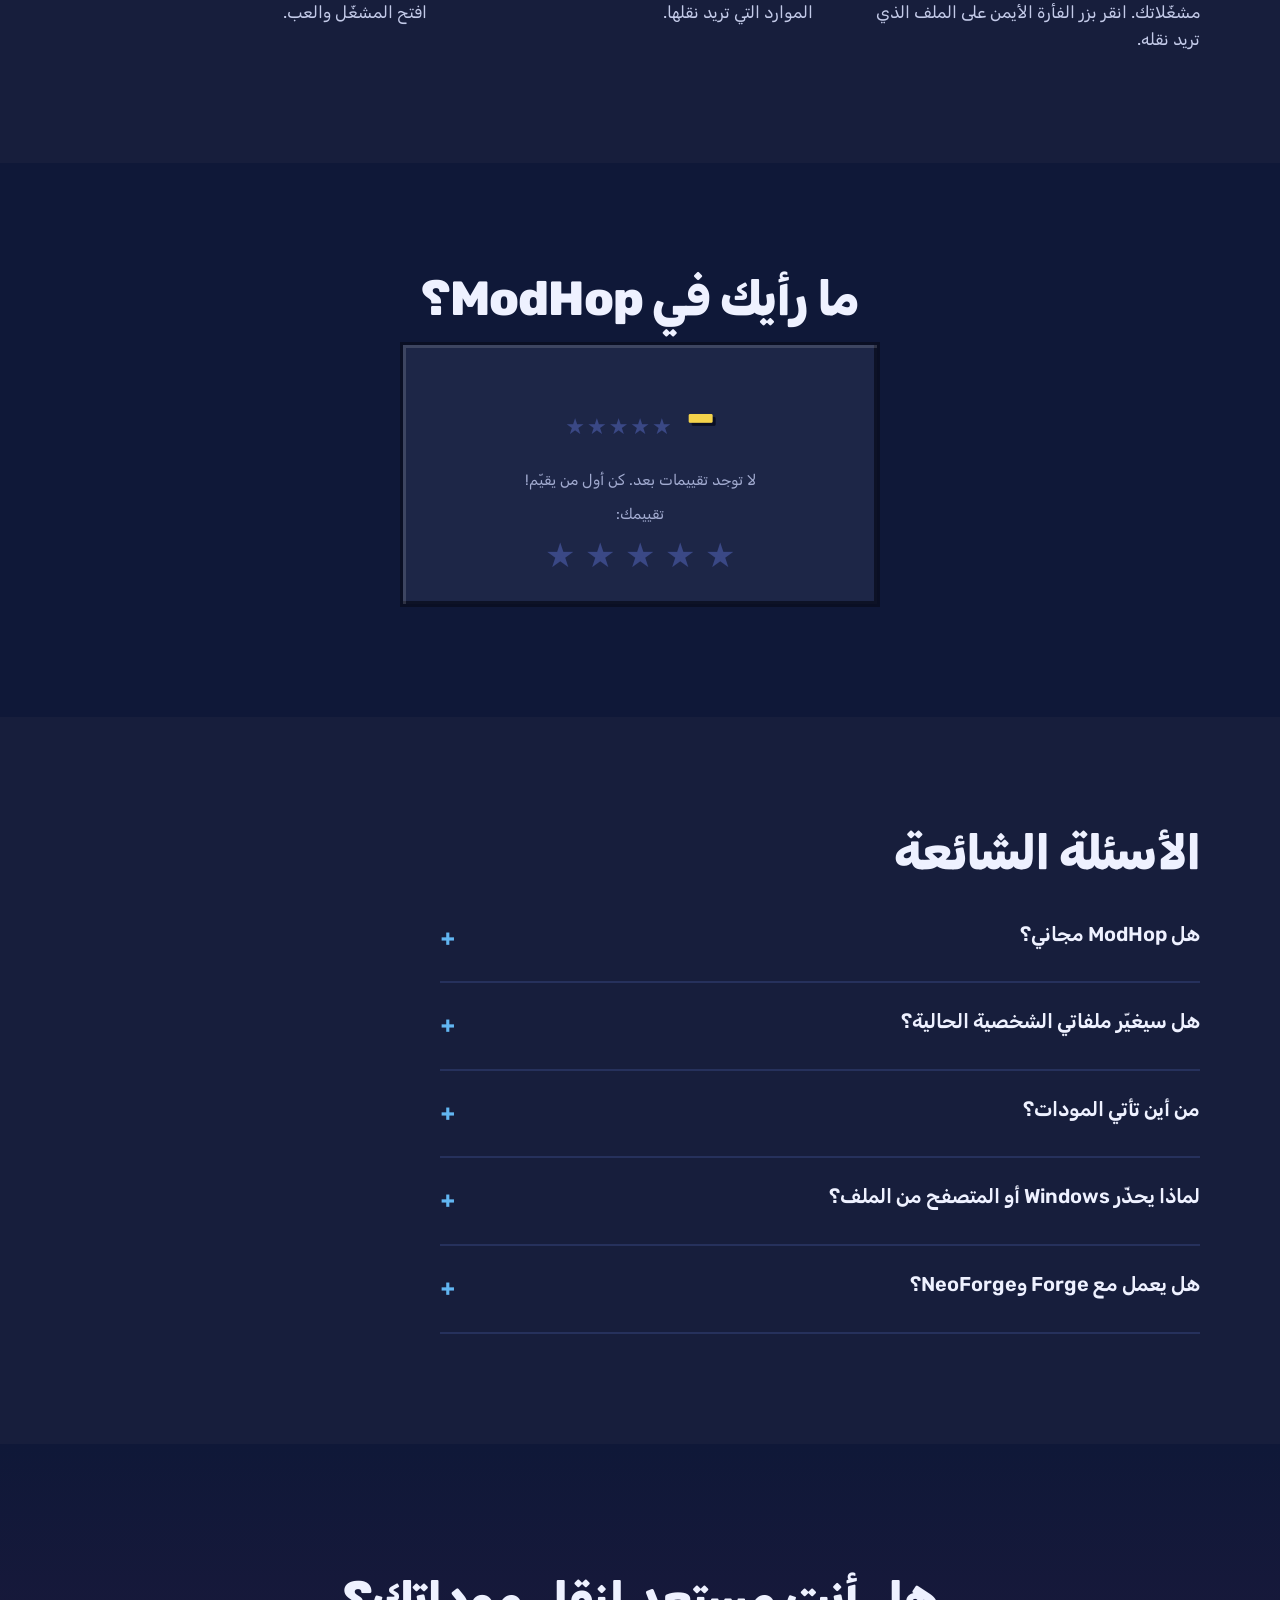
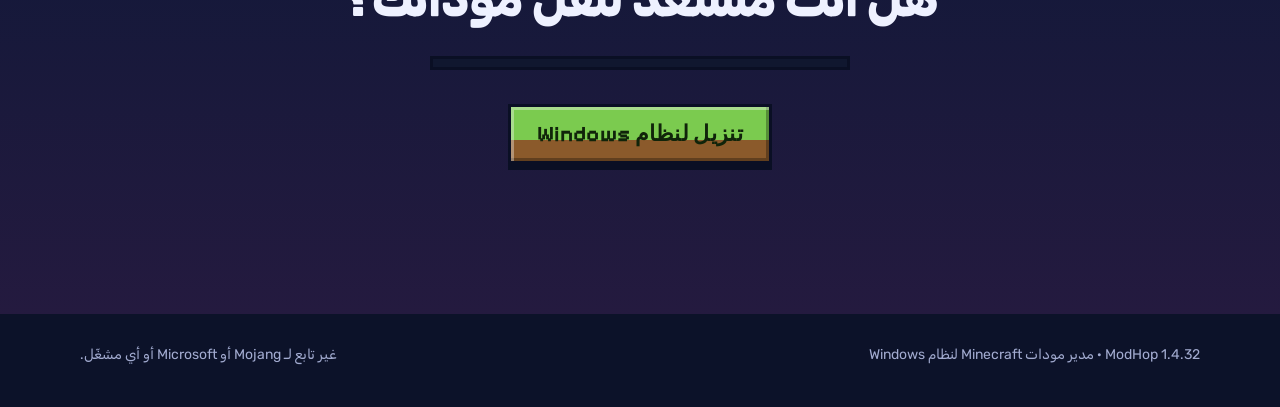
==== commit c4a1c046: "Website 1.4.32: ar/index.html" ====
--- a/ar/index.html
+++ b/ar/index.html
@@ -229,7 +229,7 @@
     <h1>انقل مودات Minecraft إلى <em>أي إصدار</em> أو مشغّل</h1>
     <p>ينقل ModHop موداتك وحزم الموارد وإعداداتك بين Dawn وModrinth App وPrism Launcher وMultiMC وCurseForge وMinecraft Launcher. يجد النسخة الصحيحة من كل مود لإصدار Minecraft الجديد ويضيف المودات التي تحتاجها.<span id="dlCountTop" class="dl-count" data-t=" تم تنزيله {n} مرة حتى الآن." hidden></span></p>
     <a class="dl" id="download" href="https://da.gd/ModHop">تنزيل لنظام Windows</a>
-    <div class="facts"><span>الإصدار 1.4.28</span><span>مجاني</span><span>Windows 10 و11</span><span>يحدّث نفسه</span><span>7 لغات</span></div>
+    <div class="facts"><span>الإصدار 1.4.32</span><span>مجاني</span><span>Windows 10 و11</span><span>يحدّث نفسه</span><span>7 لغات</span></div>
     <p class="tags">محدّث مودات Minecraft · نقل حزم المودات · مودات Fabric وForge وNeoForge وQuilt · ملفات Dawn وModrinth App وPrism Launcher وCurseForge</p>
   </div></div>
   <div class="ground"></div>
@@ -337,7 +337,7 @@
   </div>
 </section>
 
-<footer><div class="wrap"><span>ModHop 1.4.28 · مدير مودات Minecraft لنظام Windows</span><span>غير تابع لـ Mojang أو Microsoft أو أي مشغّل.</span></div></footer>
+<footer><div class="wrap"><span>ModHop 1.4.32 · مدير مودات Minecraft لنظام Windows</span><span>غير تابع لـ Mojang أو Microsoft أو أي مشغّل.</span></div></footer>
 
 <script>
 const LANG = document.documentElement.lang;
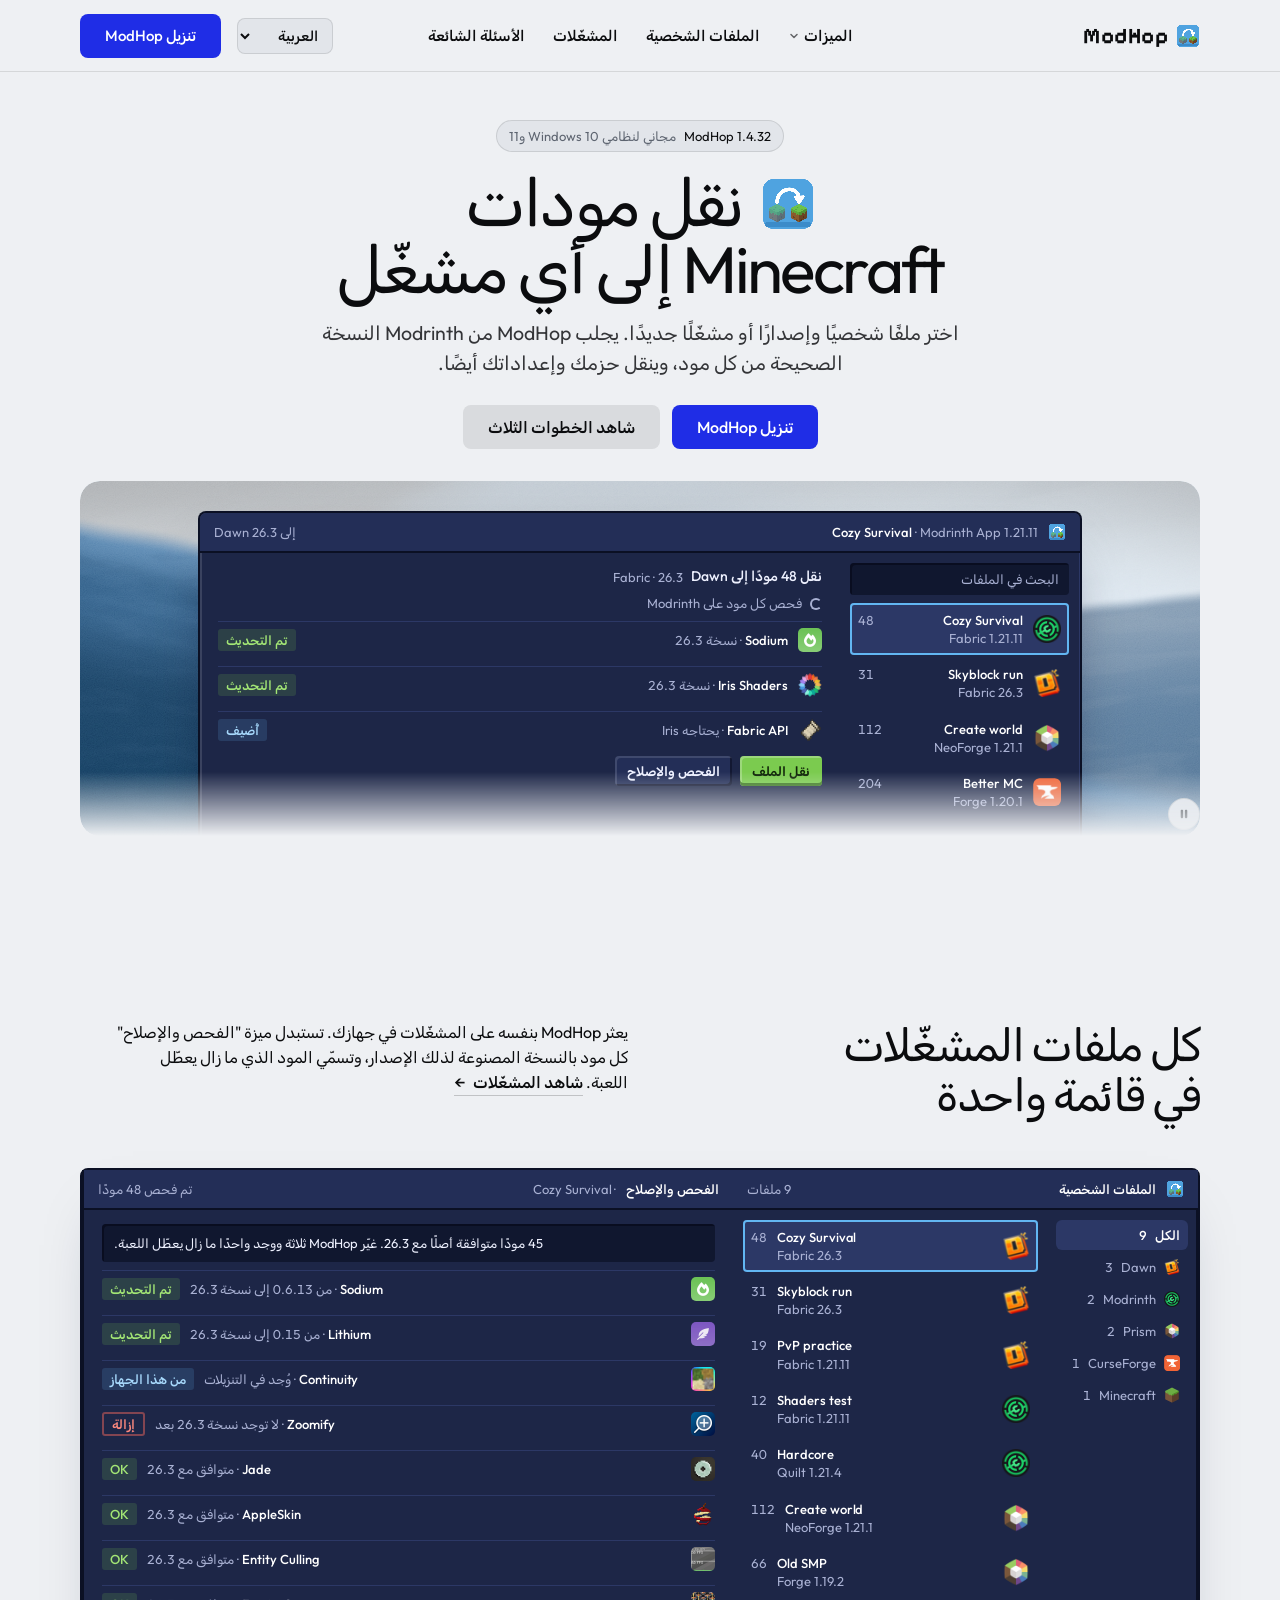
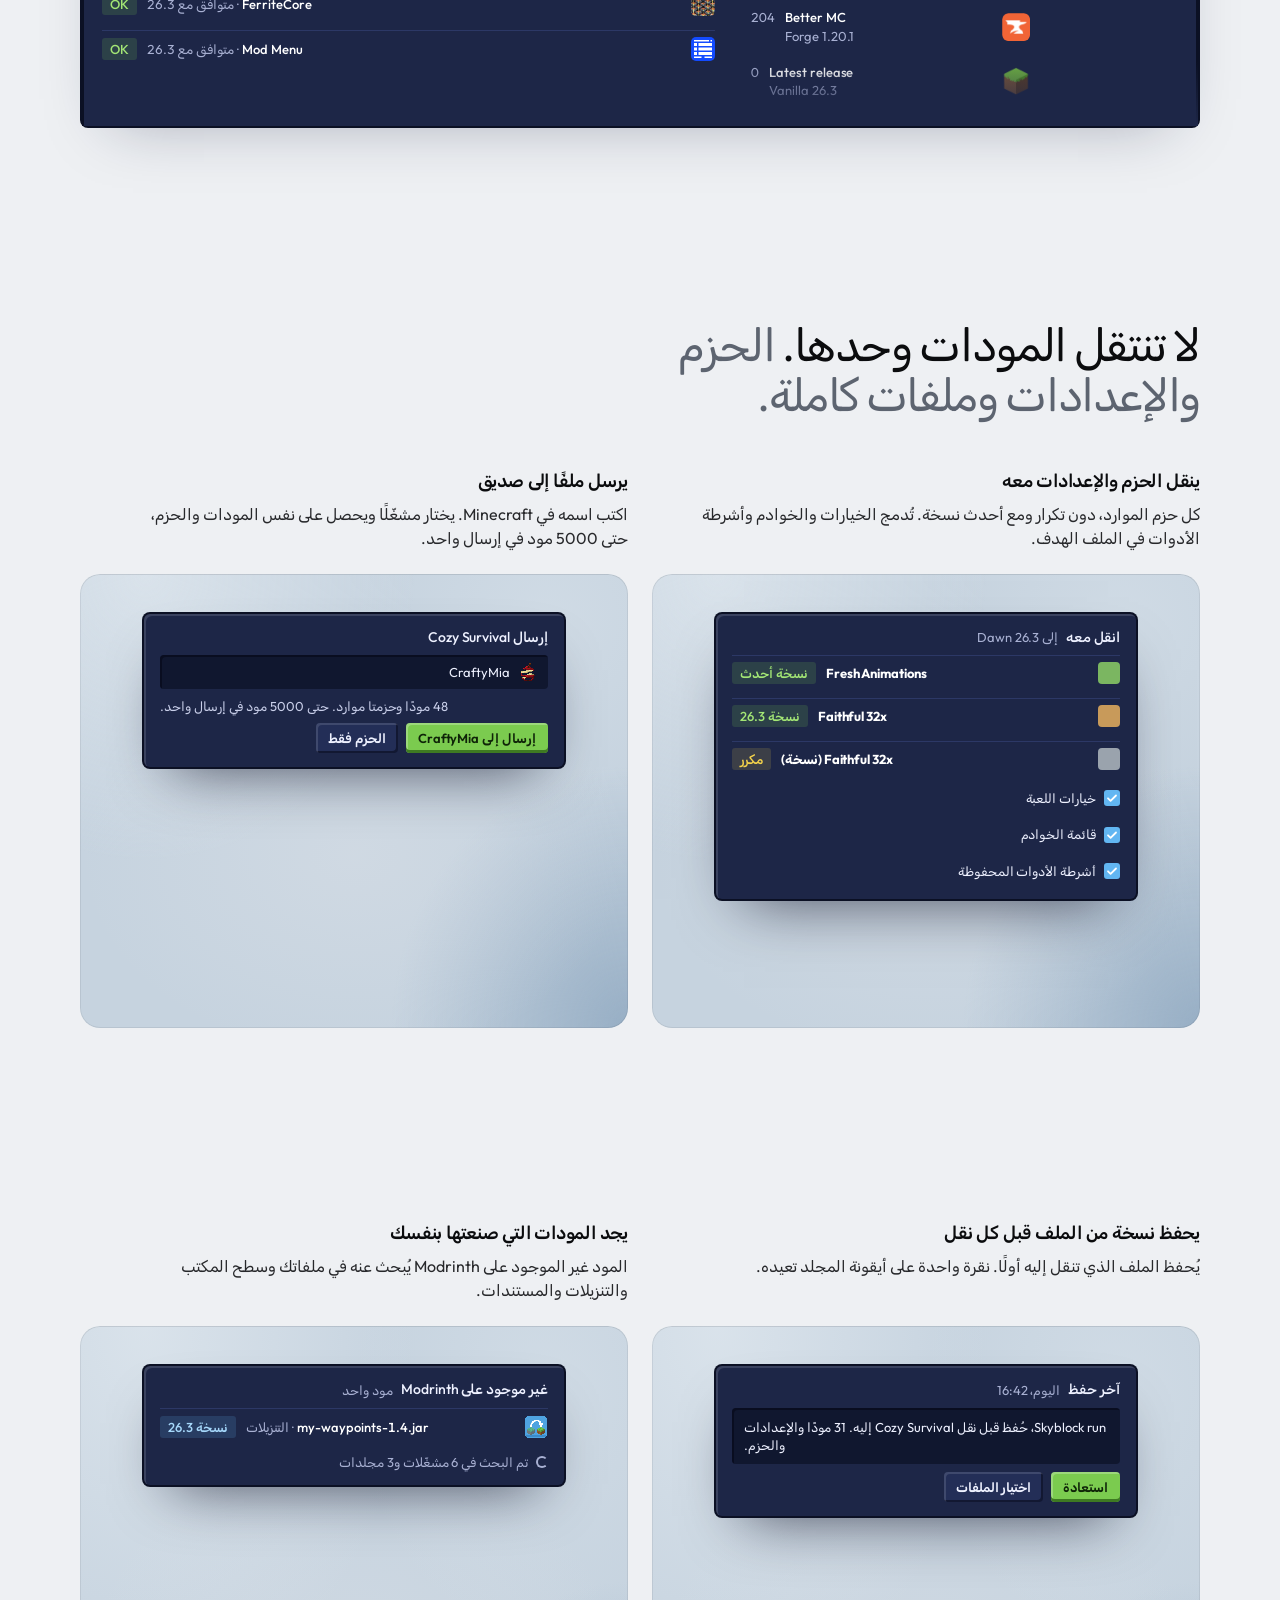
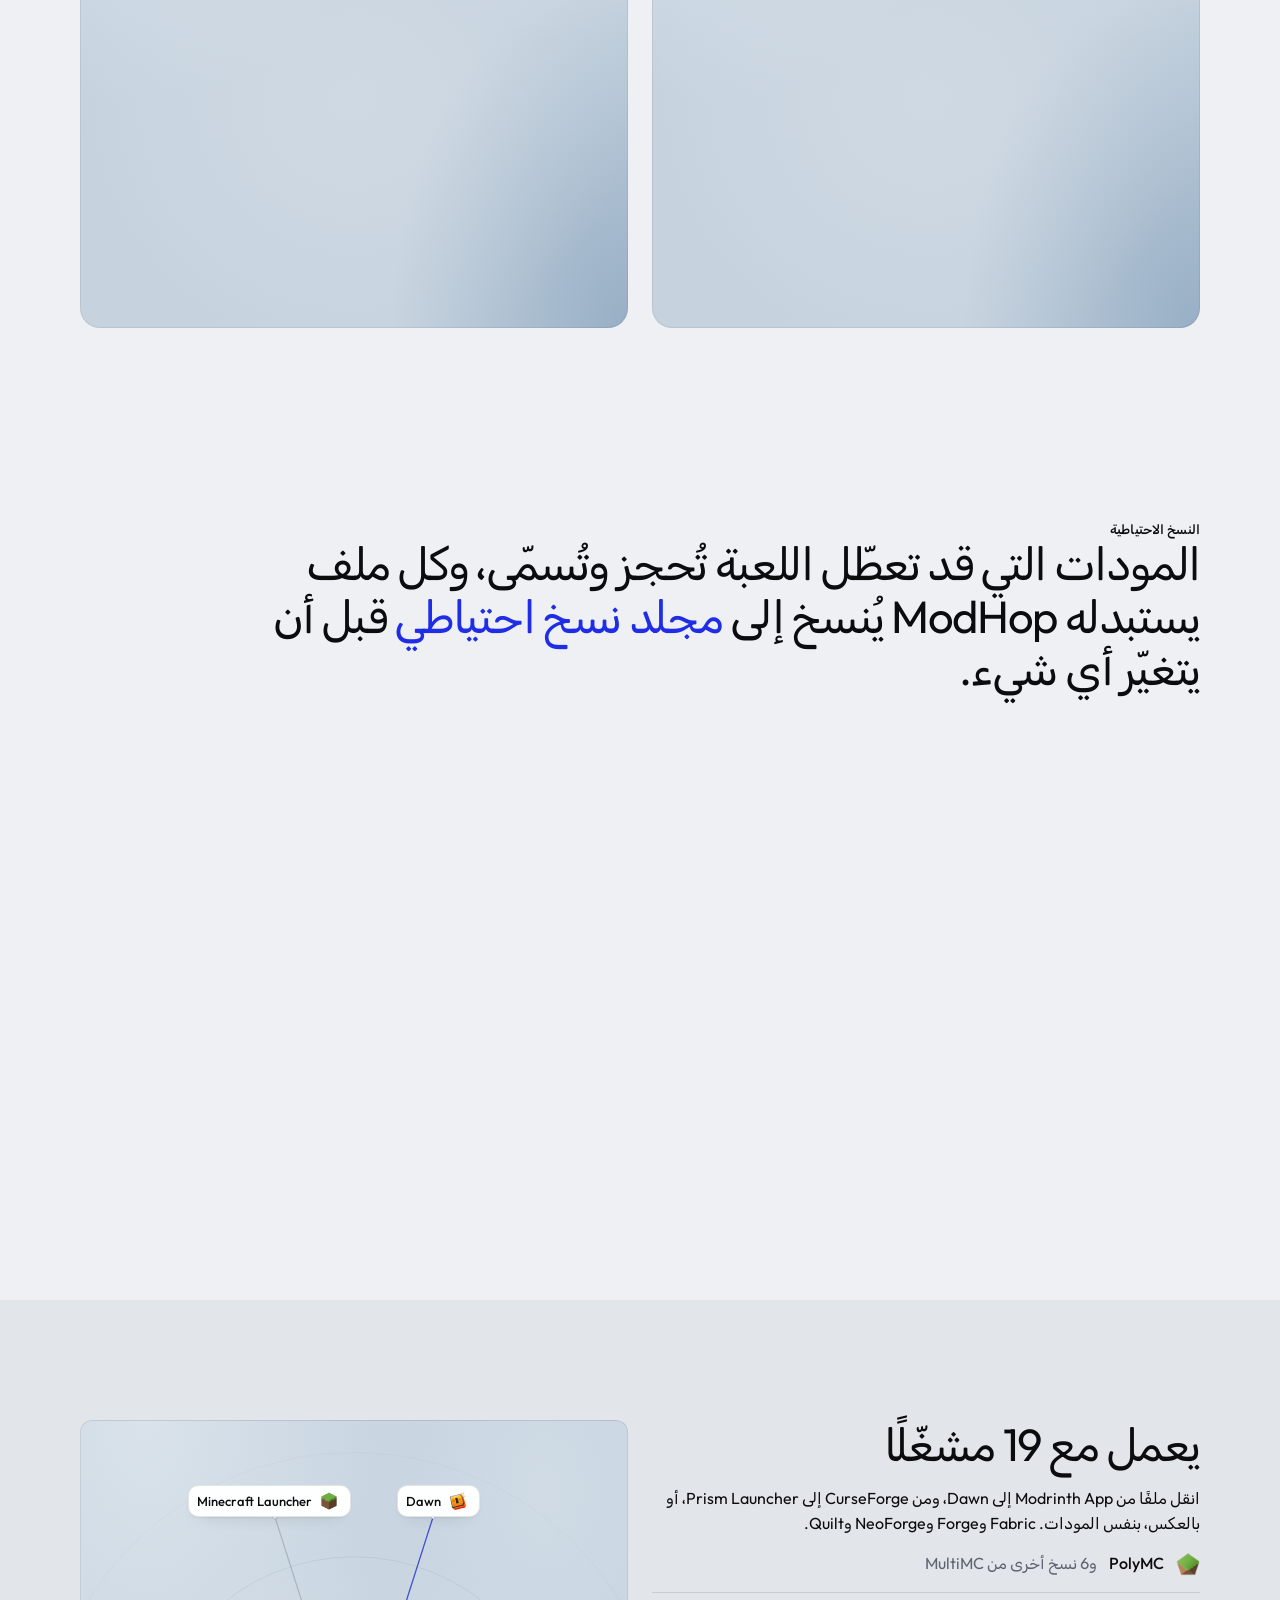
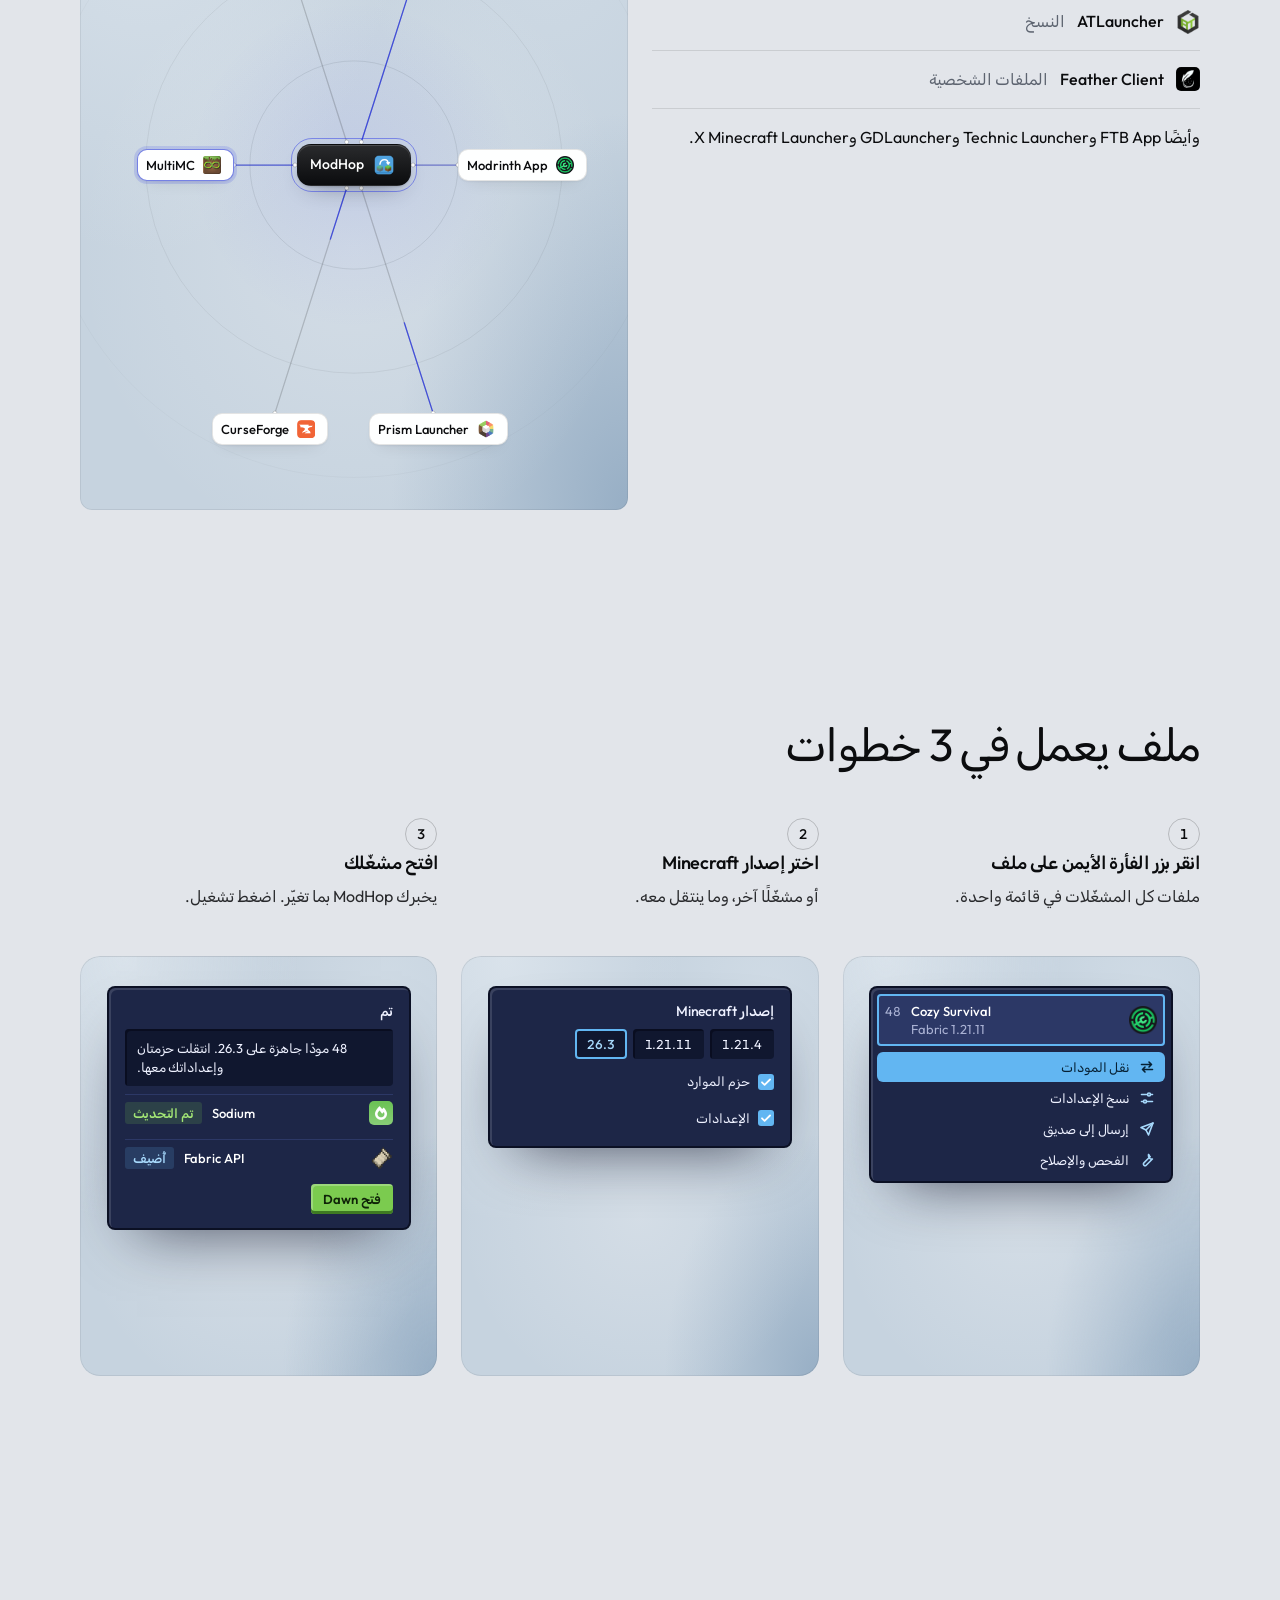
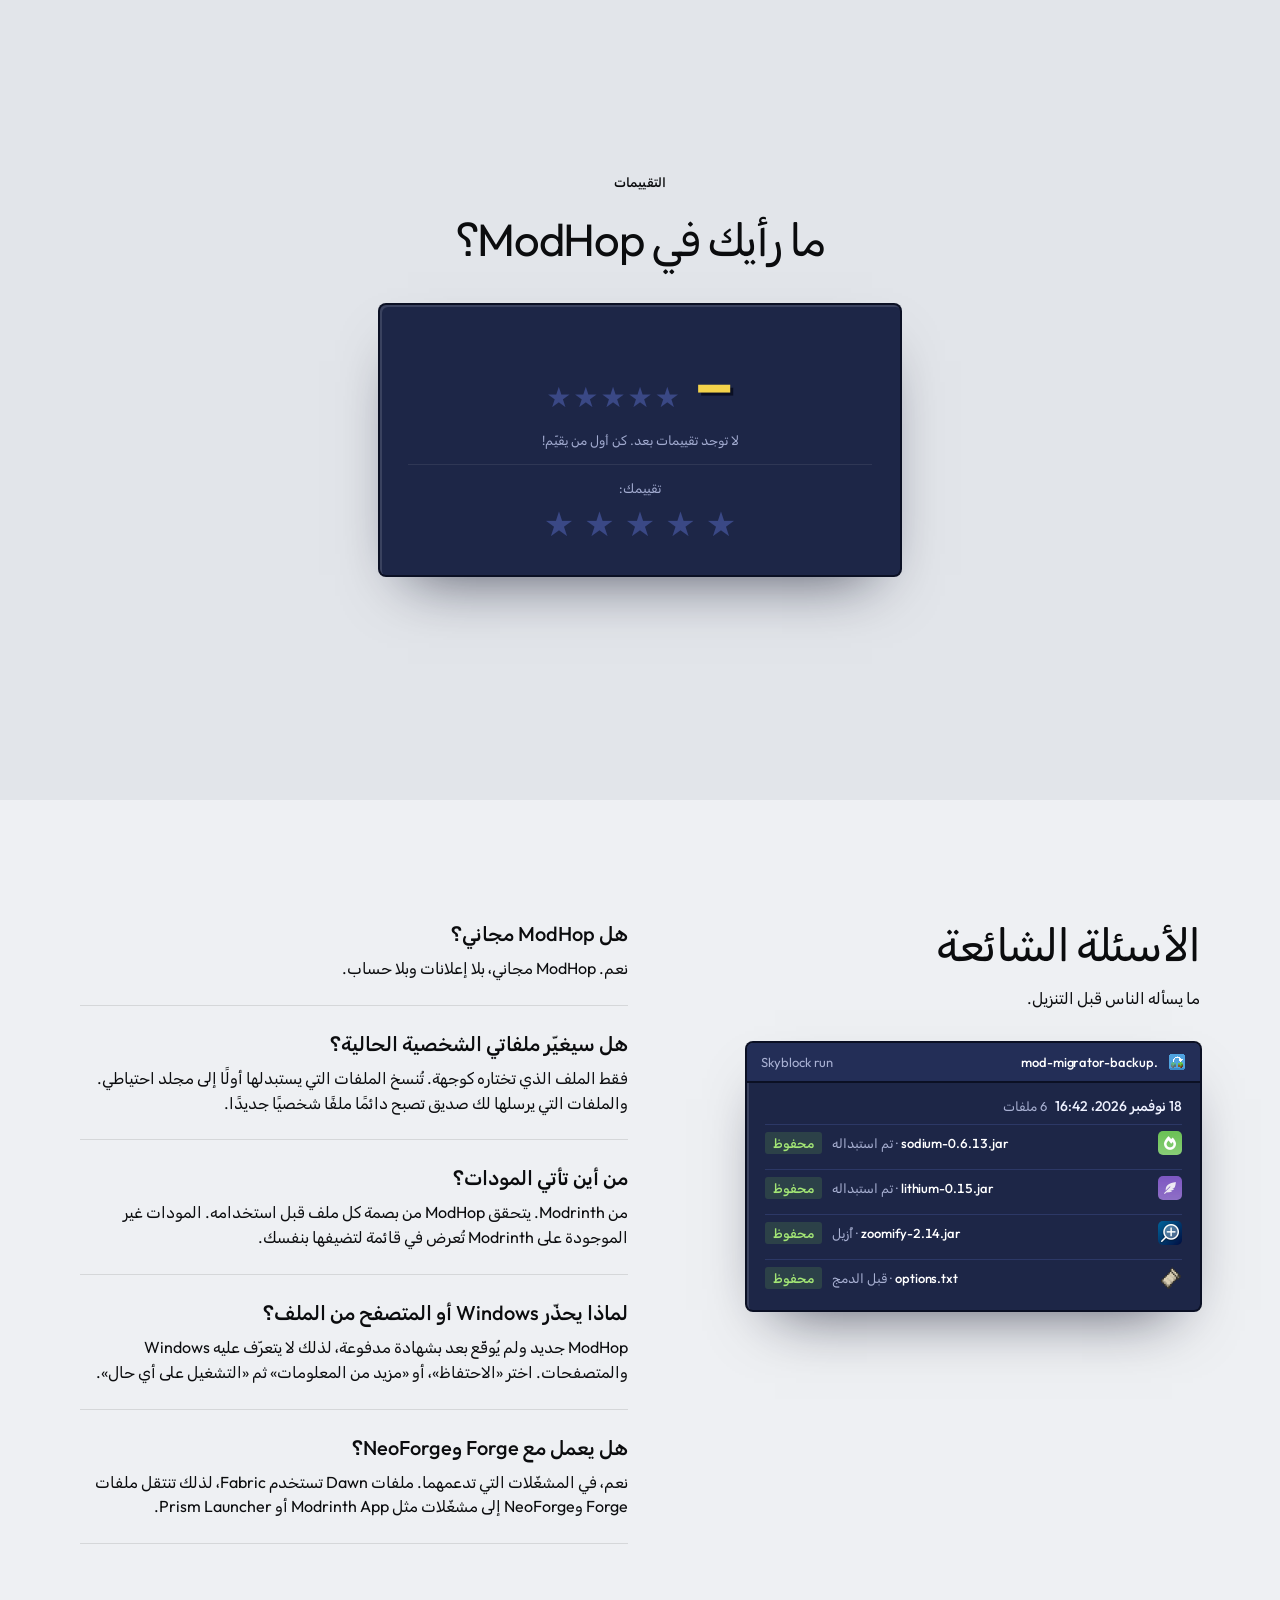
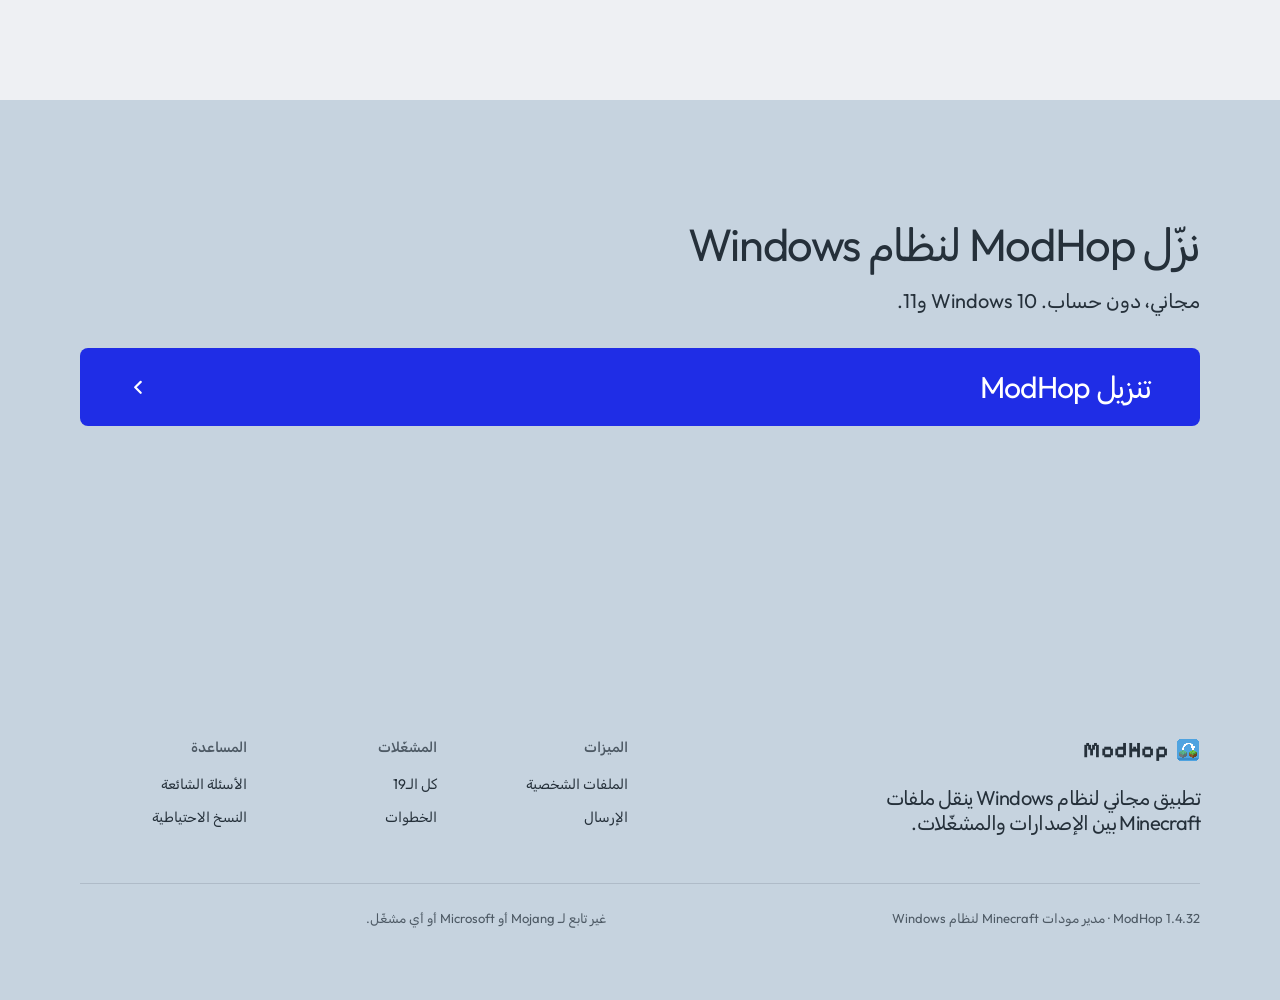
==== commit db697765: "Website 1.4.32: ar/index.html" ====
--- a/ar/index.html
+++ b/ar/index.html
@@ -1,8 +1,8 @@
 <!doctype html>
-<html lang="ar" dir="rtl">
+<html lang="ar" dir="rtl" data-type="software" data-radius="soft" data-ground="sky" data-buttons="tonal" data-motion>
 <head>
 <meta charset="utf-8">
-<meta name="viewport" content="width=device-width, initial-scale=1">
+<meta name="viewport" content="width=device-width, initial-scale=1, viewport-fit=cover">
 <meta name="google-site-verification" content="QtRZL0XjADzHEwSwGdXTZGX1Vj5kNe7svAyJf5yG7o0">
 <title>ModHop – انقل مودات Minecraft إلى أي إصدار أو مشغّل</title>
 <meta property="og:site_name" content="ModHop">
@@ -17,327 +17,568 @@
 <link rel="alternate" hreflang="ar" href="https://modhop.github.io/ar/">
 <link rel="alternate" hreflang="fr" href="https://modhop.github.io/fr/">
 <link rel="alternate" hreflang="x-default" href="https://modhop.github.io/">
-<link rel="icon" href="../favicon.ico" sizes="any">
-<link rel="icon" type="image/png" href="../logo.png">
-<link rel="apple-touch-icon" href="../logo.png">
+<link rel="icon" href="/favicon.ico" sizes="any">
+<link rel="icon" type="image/png" href="/logo.png">
+<link rel="apple-touch-icon" href="/logo.png">
 <meta property="og:type" content="website">
 <meta property="og:title" content="ModHop – انقل مودات Minecraft إلى أي إصدار أو مشغّل">
 <meta property="og:description" content="تطبيق مجاني لنظام Windows يحدّث مودات Minecraft إلى إصدار جديد وينقل الملفات الشخصية بين المشغّلات.">
 <meta property="og:url" content="https://modhop.github.io/ar/">
-<meta property="og:image" content="https://modhop.github.io/img/share.png">
+<meta property="og:image" content="https://modhop.github.io/img/share-v3.jpg">
 <meta property="og:image:width" content="1200">
 <meta property="og:image:height" content="630">
 <meta name="twitter:card" content="summary_large_image">
 <script type="application/ld+json">{"@context":"https://schema.org","@type":"SoftwareApplication","name":"ModHop","operatingSystem":"Windows 10, Windows 11","applicationCategory":"GameApplication","aggregateRating":{"@type":"AggregateRating","ratingValue":"3.7","ratingCount":"3","bestRating":"5","worstRating":"1"},"description":"مدير ومحدّث مودات Minecraft مجاني ينقل المودات وحزم الموارد والإعدادات إلى أي إصدار أو مشغّل.","offers":{"@type":"Offer","price":"0","priceCurrency":"USD"},"downloadUrl":"https://da.gd/ModHop","url":"https://modhop.github.io/"}</script>
 <script type="application/ld+json">{"@context":"https://schema.org","@type":"WebSite","name":"modhop.github.io","alternateName":["ModHop","ModHop Minecraft"],"url":"https://modhop.github.io/"}</script>
 <script type="application/ld+json">{"@context":"https://schema.org","@type":"Organization","name":"ModHop","url":"https://modhop.github.io/","logo":"https://modhop.github.io/logo.png"}</script>
+<meta name="theme-color" content="#eef0f3">
+<meta name="site-kind" content="software">
+<meta name="page-type" content="software">
 <link rel="preconnect" href="https://fonts.googleapis.com">
-<link href="https://fonts.googleapis.com/css2?family=Pixelify+Sans:wght@500;600;700&family=Rubik:wght@400;500;600;700;800&display=swap" rel="stylesheet">
+<link rel="preconnect" href="https://fonts.gstatic.com" crossorigin>
+<link href="https://fonts.googleapis.com/css2?family=Outfit:wght@400..600&family=Pixelify+Sans:wght@700&family=Rubik:wght@400;500;600&display=swap" rel="stylesheet">
+<link rel="stylesheet" href="/assets/system.css">
+<link rel="stylesheet" href="/assets/ui/cards.css">
+<link rel="stylesheet" href="/assets/motion/motion.css">
+<link rel="stylesheet" href="/assets/backgrounds/backgrounds.css">
+<link rel="stylesheet" href="/assets/layout/layout.css">
+<link rel="stylesheet" href="/assets/icons/icon.css">
 <style>
-  :root {
-    --sky-top: #0f1838; --sky: #141f47; --horizon: #2b3a73;
-    --slab: #1d2647; --slab2: #26315c; --edge: #0a0f24;
-    --text: #eef1ff; --muted: #a2abd0;
-    --sky-blue: #62b6f2; --grass: #7bcb4f; --grass-hi: #a3e675; --grass-step: #3e7a22; --dirt: #8b5a2b; --xp: #f4d34b;
-    --hi: rgba(255,255,255,.14); --lo: rgba(3,6,18,.6);
-    --bevel: inset 3px 3px 0 var(--hi), inset -3px -3px 0 var(--lo);
-    --pixel: "Pixelify Sans", ui-monospace, monospace;
+:root {
+  --p-bg: #eef0f3; --p-surface: #e2e5ea; --p-ink: #0b0c0e; --p-muted: #5d6470;
+  --p-accent: #1f2de6; --p-accent-ink: #ffffff; --p-action: #1f2de6; --p-action-ink: #ffffff;
+  --p-inv-bg: #0b0c0e; --p-inv-surface: #17181a; --p-inv-ink: #eef0f3; --p-inv-muted: #8e8f92;
+  --p-inv-accent: #eef0f3; --p-inv-accent-ink: #0b0c0e; --p-inv-action: #eef0f3; --p-inv-action-ink: #0b0c0e;
+  --font-display: "Outfit", "Rubik", system-ui, "Segoe UI", "Nirmala UI", "Microsoft YaHei", sans-serif;
+  --font-text: "Outfit", "Rubik", system-ui, "Segoe UI", "Nirmala UI", "Microsoft YaHei", sans-serif;
+  --font-mono: "DM Mono", ui-monospace, "SFMono-Regular", Menlo, Consolas, monospace;
+  --display-weight: 400;
+  --display-tracking: -0.03em;
+  --display-tracking-xl: -0.04em;
+  --ly-scale: 0.98;
+}
+</style>
+<link rel="stylesheet" href="/assets/ui/base.css">
+<link rel="stylesheet" href="/assets/diagrams/diagram.css">
+<script>document.documentElement.classList.add('m-enter');setTimeout(()=>document.documentElement.classList.add('m-enter-done'),700)</script>
+<script src="/assets/backgrounds/backgrounds.js"></script>
+<script>document.documentElement.classList.add('mo-js');setTimeout(()=>document.documentElement.classList.add('mo-safe'),2500)</script>
+<link rel="modulepreload" href="/assets/moments/moments.js">
+<link rel="modulepreload" href="/assets/moments/lib.js">
+<link rel="modulepreload" href="/assets/moments/word-highlight/moment.js">
+<!-- page CSS: only what sits inside a visual (ModHop's own windows), and one --p-h per card group -->
+<style>
+  .hero--centred .hero__lead { color: color-mix(in oklab, var(--ink) 78%, var(--bg)); }
+  /* the logo inline in the h1 */
+  .h1-logo { display: inline-block; width: .82em; height: .82em; vertical-align: -.08em; margin-right: .12em; border-radius: .16em; image-rendering: pixelated; }
+
+  /* ModHop's window: one look for the hero, the profiles frame and the card panels */
+  .mh { --mh-ink: #14161a; --mh-muted: #5d6470; --mh-line: rgb(20 22 26 / .09); --mh-fill: #f4f5f7; --mh-ok: #0d6b3c; --mh-warn: #a35a00; --mh-acc: #1f2de6;
+        background: #fff; color: var(--mh-ink); font: 400 13px/1.4 var(--font-text); border-radius: 12px; overflow: hidden;
+        box-shadow: 0 0 0 1px rgb(20 22 26 / .08), 0 24px 60px -28px rgb(20 30 60 / .45); }
+  .mh__bar { display: flex; align-items: center; gap: 10px; height: 40px; padding: 0 14px; border-bottom: 1px solid var(--mh-line); color: var(--mh-muted); white-space: nowrap; }
+  .mh__bar img { width: 18px; height: 18px; border-radius: 4px; image-rendering: pixelated; }
+  .mh__bar b { color: var(--mh-ink); font-weight: 500; }
+  .mh__bar .sp { flex: 1; }
+  .mh__body { display: grid; grid-template-columns: 240px minmax(0, 1fr); min-height: 420px; }
+  .mh__list { border-right: 1px solid var(--mh-line); padding: 10px; display: grid; align-content: start; gap: 2px; }
+  .mh__q { height: 32px; margin-bottom: 6px; border-radius: 8px; background: var(--mh-fill); display: flex; align-items: center; padding: 0 10px; color: var(--mh-muted); }
+  .mh__p { display: grid; grid-template-columns: 28px minmax(0, 1fr) auto; gap: 0 10px; align-items: center; padding: 8px; border-radius: 8px; }
+  .mh__p.is-on { background: color-mix(in oklab, var(--mh-acc) 9%, #fff); }
+  .mh__p img { grid-row: 1 / span 2; width: 28px; height: 28px; border-radius: 6px; }
+  .mh__p b { font-weight: 500; overflow: hidden; text-overflow: ellipsis; white-space: nowrap; }
+  .mh__p span { grid-column: 2; color: var(--mh-muted); white-space: nowrap; overflow: hidden; text-overflow: ellipsis; }
+  .mh__p em { grid-row: 1; grid-column: 3; font-style: normal; color: var(--mh-muted); font-variant-numeric: tabular-nums; }
+  .mh__main { display: grid; align-content: start; gap: 8px; padding: 14px 18px; min-width: 0; }
+  .mh__h { display: flex; align-items: center; gap: 8px; font-weight: 500; font-size: 14px; }
+  .mh__h small { margin-left: auto; color: var(--mh-muted); font-weight: 400; font-size: 13px; }
+  .mh__mod { display: grid; grid-template-columns: 24px minmax(0, 1fr) auto; gap: 10px; align-items: center; padding: 6px 0; border-top: 1px solid var(--mh-line); }
+  .mh__mod img { width: 24px; height: 24px; border-radius: 5px; }
+  .mh__mod b { font-weight: 500; }
+  .mh__mod span { color: var(--mh-muted); font-variant-numeric: tabular-nums; }
+  .mh__chip, .mh__rm { font-style: normal; }
+  .mh__chip { height: 22px; padding: 0 8px; border-radius: 99px; display: inline-flex; align-items: center; font-size: 13px; font-weight: 500; white-space: nowrap; }
+  .mh__chip--ok { background: #e3f4ea; color: var(--mh-ok); }
+  .mh__chip--pc { background: #e6e9fd; color: var(--mh-acc); }
+  .mh__chip--warn { background: #fbeedb; color: var(--mh-warn); }
+  .mh__tool { display: flex; align-items: center; gap: 8px; color: var(--mh-muted); }
+  .mh__tool::before { content: ""; width: 12px; height: 12px; border-radius: 50%; border: 2px solid currentColor; border-right-color: transparent; }
+  .mh__sum { padding: 10px 12px; border-radius: 10px; background: var(--mh-fill); }
+  .mh__acts { display: flex; gap: 8px; }
+  .mh__acts span { height: 30px; padding: 0 12px; border-radius: 8px; display: inline-flex; align-items: center; font-weight: 500; background: var(--mh-acc); color: #fff; }
+  .mh__acts span + span { background: var(--mh-fill); color: var(--mh-ink); box-shadow: inset 0 0 0 1px var(--mh-line); }
+  .mh__rm { height: 24px; padding: 0 10px; border-radius: 6px; display: inline-flex; align-items: center; font-weight: 500; color: #b4232a; box-shadow: inset 0 0 0 1px rgb(180 35 42 / .3); }
+
+  /* the hero frame's painted ground when WebGL is not there: a blue sky over green hills */
+  .hero__window { background:
+    radial-gradient(120% 60% at 70% 118%, #5d8a3a 0 40%, transparent 41%),
+    radial-gradient(90% 50% at 10% 108%, #6f9e47 0 42%, transparent 43%),
+    radial-gradient(80% 40% at 60% 92%, #9fb8c9 0 40%, transparent 41%),
+    linear-gradient(#4f93d6, #a7cbea 70%, #cfe0ea); }
+  .hero__window .mh__body { min-height: 400px; }
+
+  /* the profiles frame (app-frame recipe) */
+  .app.ui { display: grid; grid-template-columns: minmax(0, 5fr) minmax(0, 7fr); margin-top: var(--s-7); background: #fff; border: 1px solid rgb(20 22 26 / .1); border-radius: 14px; box-shadow: 0 24px 60px -32px rgb(20 30 60 / .35); }
+  .app > .app__pane { position: relative; min-width: 0; min-height: 0; overflow: hidden; }
+  .app > .app__pane + .app__pane { border-left: 1px solid rgb(20 22 26 / .09); }
+  .app > .app__pane > .mh { border-radius: 0; box-shadow: none; height: 100%; }
+  .app > .app__pane::after { content: ""; position: absolute; inset: auto 0 0 0; height: 64px; background: linear-gradient(transparent, #fff); pointer-events: none; }
+  .app .mh__body { grid-template-columns: 150px minmax(0, 1fr); min-height: 0; height: calc(100% - 40px); }
+  .app .mh__side { border-right: 1px solid rgb(20 22 26 / .09); padding: 10px 8px; display: grid; align-content: start; gap: 2px; color: #5d6470; }
+  .app .mh__side span { display: flex; align-items: center; gap: 8px; height: 30px; padding: 0 8px; border-radius: 6px; white-space: nowrap; }
+  .app .mh__side span.is-on { background: #f4f5f7; color: #14161a; font-weight: 500; }
+  .app .mh__side img { width: 16px; height: 16px; border-radius: 3px; }
+  .app .mh__side em { margin-left: auto; font-style: normal; font-variant-numeric: tabular-nums; }
+  .app .mh__list { border-right: 0; }
+  @media (min-width: 1024px) and (max-width: 1279px) { .app.ui { grid-template-columns: minmax(0, 4fr) minmax(0, 8fr); } }
+  @media (max-width: 1023px) {
+    .app.ui { grid-template-columns: minmax(0, 1fr); grid-template-rows: auto minmax(0, 1fr); }
+    .app > .app__pane--list { max-height: 252px; }
+    .app > .app__pane--list::after { display: none; }
+    .app .mh__side { display: none; }
+    .app .mh__body { grid-template-columns: minmax(0, 1fr); }
+    .app > .app__pane + .app__pane { border-left: 0; border-top: 1px solid rgb(20 22 26 / .09); }
   }
-  * { box-sizing: border-box; }
-  html { scroll-behavior: smooth; }
-  body { margin: 0; color: var(--text); font: 17px/1.6 "Rubik", system-ui, sans-serif; background: var(--sky-top); -webkit-font-smoothing: antialiased; }
-  a { color: inherit; }
-  img { display: block; max-width: 100%; }
-  .wrap { width: min(1120px, 100% - 40px); margin-inline: auto; }
-  :focus-visible { outline: 3px solid var(--xp); outline-offset: 3px; }
-
-  /* ---------- nav ---------- */
-  nav { position: fixed; inset: 0 0 auto; z-index: 20; transition: background .3s; }
-  nav.solid { background: rgba(15,24,56,.88); backdrop-filter: blur(8px); box-shadow: 0 2px 0 var(--edge); }
-  nav .wrap { display: flex; align-items: center; gap: 28px; height: 68px; }
-  .brand { display: flex; align-items: center; gap: 10px; text-decoration: none; font-family: var(--pixel); font-size: 24px; font-weight: 700; letter-spacing: .5px; text-shadow: 2px 2px 0 var(--edge); }
-  .brand img { width: 34px; height: 34px; border-radius: 6px; box-shadow: 0 0 0 2px var(--edge); }
-  .links { display: flex; gap: 22px; margin-inline-start: auto; font-size: 15px; }
-  .links a { text-decoration: none; color: var(--muted); }
-  .links a:hover { color: var(--text); }
-
-  /* ---------- the grass-block button ---------- */
-  .dl {
-    display: inline-flex; align-items: center; gap: 12px; padding: 0 26px; height: 60px; text-decoration: none;
-    font-family: var(--pixel); font-size: 22px; font-weight: 700; color: #10240a; letter-spacing: .3px;
-    background: linear-gradient(var(--grass) 0 62%, var(--dirt) 62%); border: 3px solid var(--edge);
-    box-shadow: inset 3px 3px 0 rgba(255,255,255,.35), inset -3px -3px 0 rgba(0,0,0,.3), 0 6px 0 var(--edge);
-    transition: transform .08s, box-shadow .08s;
+  @media (max-width: 639px) {
+    .app.ui { grid-template-rows: minmax(0, 1fr); }
+    .app > .app__pane--list { display: none; }
+    .app > .app__pane + .app__pane { border-top: 0; }
   }
-  .dl small { font-family: "Rubik"; font-size: 13px; font-weight: 600; color: #f3e3c9; padding: 1px 6px; background: rgba(0,0,0,.25); align-self: flex-end; margin-bottom: 4px; }
-  .dl:hover { filter: brightness(1.06); }
-  .dl:active { transform: translateY(6px); box-shadow: inset 3px 3px 0 rgba(0,0,0,.25), inset -3px -3px 0 rgba(255,255,255,.2), 0 0 0 var(--edge); }
-  nav .dl { height: 42px; font-size: 16px; padding: 0 16px; box-shadow: inset 2px 2px 0 rgba(255,255,255,.35), inset -2px -2px 0 rgba(0,0,0,.3), 0 4px 0 var(--edge); }
-
-  /* ---------- hero ---------- */
-  .hero { position: relative; min-height: 100svh; overflow: hidden; background: linear-gradient(var(--sky-top), var(--sky) 45%, var(--horizon)); display: grid; align-items: center; }
-  .hero canvas { position: absolute; inset: 0; width: 100%; height: 100%; }
-  .hero .wrap { position: relative; z-index: 2; padding: 120px 0 80px; pointer-events: none; }
-  .hero .copy { max-width: 640px; pointer-events: auto; }
-  .hero h1 { margin: 0 0 20px; font-size: clamp(40px, 5.6vw, 70px); line-height: 1.02; font-weight: 800; letter-spacing: -1.5px; text-wrap: balance; }
-  .hero h1 .line { display: block; overflow: hidden; white-space: nowrap; }
-  .hero h1 .line > span { display: inline-block; }
-  .hero p { margin: 0 0 32px; font-size: 19px; color: #cdd3f0; max-width: 46ch; }
-  .facts { display: flex; flex-wrap: wrap; gap: 8px 18px; margin-top: 26px; font-size: 14px; color: var(--muted); }
-  .facts span::before { content: ""; display: inline-block; width: 8px; height: 8px; margin-inline-end: 8px; background: var(--grass); box-shadow: 1px 1px 0 var(--edge); vertical-align: 1px; }
-  .ground { position: absolute; left: 0; right: 0; bottom: -1px; height: 48px; z-index: 3;
-    background: linear-gradient(var(--grass) 0 14px, var(--grass-step) 14px 18px, var(--dirt) 18px);
-    -webkit-mask: linear-gradient(90deg, #000 0 0); }
-  .ground::before { content: ""; position: absolute; inset: 0 0 auto; height: 18px;
-    background: repeating-linear-gradient(90deg, transparent 0 24px, rgba(0,0,0,.12) 24px 48px); }
-
-  /* ---------- sections ---------- */
-  section { padding: 110px 0; position: relative; }
-  section.dirt { background: #241a14 radial-gradient(rgba(0,0,0,.18) 1px, transparent 1.5px) 0 0 / 12px 12px; }
-  section.stone { background: #171e3c; }
-  h2 { font-size: clamp(32px, 4vw, 48px); line-height: 1.1; margin: 0 0 16px; font-weight: 800; letter-spacing: -.8px; max-width: 20ch; }
-  .lead { color: #c3cae8; max-width: 60ch; margin: 0 0 46px; font-size: 18px; }
-
-  /* screenshots in item frames */
-  .shots { display: grid; grid-template-columns: 1.35fr 1fr; gap: 28px; align-items: start; }
-  .frame { background: #6d4a2c; padding: 12px; border: 3px solid #2e1e10; box-shadow: inset 3px 3px 0 #9a6b41, inset -3px -3px 0 #4a311b, 0 18px 40px rgba(0,0,0,.45); }
-  .frame img { border: 3px solid #2e1e10; }
-  .frame figcaption { color: #f3e3c9; font-size: 15px; padding: 12px 4px 2px; }
-  .frame:nth-child(2) { margin-top: 70px; }
-
-  /* launchers as a hotbar */
-  .hotbar { display: flex; flex-wrap: wrap; gap: 0; width: fit-content; max-width: 100%; padding: 6px; background: #10172f; border: 3px solid var(--edge); box-shadow: var(--bevel); }
-  .slot { position: relative; width: 84px; height: 84px; display: grid; place-items: center; background: var(--slab); border: 3px solid var(--edge); box-shadow: var(--bevel); margin: 2px; }
-  .slot img { width: 46px; height: 46px; object-fit: contain; image-rendering: auto; }
-  .slot .tip { position: absolute; bottom: calc(100% + 10px); left: 50%; translate: -50% 0; white-space: nowrap; padding: 6px 10px; font-size: 14px;
-    background: #12051f; border: 2px solid #2a0f5c; box-shadow: inset 0 0 0 2px #1a0638; opacity: 0; pointer-events: none; transition: opacity .15s; }
-  .slot:hover .tip, .slot:focus-visible .tip { opacity: 1; }
-  .slot:hover { border-color: #fff; }
-  .loaders { display: flex; flex-wrap: wrap; gap: 10px; margin-top: 26px; }
-  .loaders span { padding: 6px 14px; font-size: 15px; background: var(--slab); border: 2px solid var(--edge); box-shadow: inset 2px 2px 0 var(--hi), inset -2px -2px 0 var(--lo); }
-
-  /* features: an inventory, items with tooltips written out */
-  .inv { display: grid; grid-template-columns: repeat(2, minmax(0, 1fr)); gap: 30px 56px; }
-  .item { display: grid; grid-template-columns: 64px 1fr; gap: 18px; align-items: start; }
-  .item .ico { width: 64px; height: 64px; display: grid; place-items: center; background: #8b8b8b; border: 3px solid #373737;
-    box-shadow: inset 3px 3px 0 #373737, inset -3px -3px 0 #fff; font-family: var(--pixel); font-size: 28px; color: #2c2c2c; }
-  .item h3 { margin: 4px 0 6px; font-size: 20px; }
-  .item p { margin: 0; color: #c3cae8; font-size: 16px; }
-
-  /* how it works: three steps along a path, a block walks it as you scroll */
-  .steps { position: relative; display: grid; grid-template-columns: repeat(3, 1fr); gap: 40px; padding-top: 70px; }
-  .path { position: absolute; top: 26px; left: 30px; right: 30px; height: 6px; background: repeating-linear-gradient(90deg, var(--horizon) 0 12px, transparent 12px 20px); }
-  .walker { position: absolute; top: 2px; left: 6px; width: 30px; height: 30px; background: linear-gradient(var(--grass) 0 34%, var(--dirt) 34%); border: 3px solid var(--edge); box-shadow: inset 2px 2px 0 rgba(255,255,255,.3); }
-  .step b { display: block; font-family: "Rubik", system-ui, sans-serif; font-weight: 800; font-variant-numeric: tabular-nums; font-size: 54px; line-height: 1; color: var(--xp); text-shadow: 3px 3px 0 var(--edge); margin-bottom: 10px; }
-  .step h3 { margin: 0 0 8px; font-size: 22px; }
-  .step p { margin: 0; color: #c3cae8; }
-
-  /* faq */
-  .faq > * { max-width: 760px; }
-  details { border-bottom: 2px solid #26315c; }
-  summary { list-style: none; cursor: pointer; padding: 22px 0; font-size: 20px; font-weight: 600; display: flex; justify-content: space-between; gap: 20px; }
-  summary::after { content: "+"; font-family: var(--pixel); font-size: 26px; color: var(--sky-blue); transition: rotate .25s; }
-  details[open] summary::after { rotate: 45deg; }
-  details .a { overflow: hidden; }
-  details .a p { margin: 0 0 22px; color: #c3cae8; max-width: 62ch; }
-
-  .final { text-align: center; padding: 130px 0 150px; background: linear-gradient(var(--sky-top), #241a3f); overflow: hidden; }
-  .final h2 { margin: 0 auto 30px; max-width: none; }
-  .final .xp { width: min(420px, 80%); height: 14px; margin: 0 auto 34px; background: #10172f; border: 3px solid var(--edge); }
-  .final .xp i { display: block; height: 100%; width: 0; background: repeating-linear-gradient(90deg, #8ae04f 0 22px, #6cbf38 22px 25px); box-shadow: 0 0 14px rgba(138,224,79,.6); }
-  footer { padding: 30px 0 40px; color: var(--muted); font-size: 14px; background: #0c1229; }
-  footer .wrap { display: flex; justify-content: space-between; flex-wrap: wrap; gap: 10px; }
-
-  @media (max-width: 860px) {
-    .links { display: none; }
-    .shots, .inv, .steps { grid-template-columns: 1fr; }
-    .frame:nth-child(2) { margin-top: 0; }
-    .path, .walker { display: none; }
-    .hero { min-height: max(100svh, 900px); }
-    .hero .wrap { padding-top: 96px; align-self: start; }
-    .dl { font-size: 18px; height: 54px; padding: 0 18px; }
-    nav .dl { font-size: 14px; }
-    .slot { width: 64px; height: 64px; } .slot img { width: 36px; height: 36px; }
+
+  .more-launchers li { display: flex; align-items: center; gap: var(--s-3); } .more-launchers img { width: 24px; height: 24px; border-radius: 5px; } .more-launchers .rows__value { margin-left: auto; color: var(--muted); }
+  .faq-mock { margin-top: var(--s-6); }
+  /* card panels */
+  #features .panel { --p-h: 340px; }
+  #steps .panel { --p-h: 420px; }
+  @media (min-width: 640px) and (max-width: 1279px) { #steps { --h: 2 } }
+  @media (max-width: 639px) { #steps { --hm: 2 } #launchers { --hm: 2 } #features .mh__check { display: none; } }
+  @media (max-width: 1279px) { .hero__window .mh__body { grid-template-columns: minmax(0, 1fr); } .hero__window .mh__list, .app .mh__side { display: none; } .app .mh__body { grid-template-columns: minmax(0, 1fr); } }
+  .mh--card .mh__main { padding: 14px 16px; }
+  .mh__pack { display: grid; grid-template-columns: 22px minmax(0, 1fr) auto; gap: 10px; align-items: center; padding: 6px 0; border-top: 1px solid var(--mh-line); }
+  .mh__pack > .sw { width: 22px; height: 22px; border-radius: 4px; background: var(--c); }
+  .mh__check { display: flex; align-items: center; gap: 8px; padding: 5px 0; }
+  .mh__check::before { content: ""; width: 16px; height: 16px; border-radius: 4px; background: var(--mh-acc) url("data:image/svg+xml,%3Csvg xmlns='http://www.w3.org/2000/svg' viewBox='0 0 16 16'%3E%3Cpath d='m4 8.3 2.6 2.6L12 5.5' fill='none' stroke='white' stroke-width='1.8' stroke-linecap='round' stroke-linejoin='round'/%3E%3C/svg%3E") center/16px no-repeat; }
+  .mh__field { height: 34px; border-radius: 8px; box-shadow: inset 0 0 0 1px var(--mh-line); display: flex; align-items: center; gap: 8px; padding: 0 10px; }
+  .mh__field img { width: 20px; height: 20px; border-radius: 4px; image-rendering: pixelated; }
+  .mh__note { color: #3f4550; }
+  .mh__menu { display: grid; padding: 6px; gap: 1px; }
+  .mh__menu span { height: 30px; display: flex; align-items: center; padding: 0 10px; border-radius: 6px; }
+  .mh__menu span.is-on { background: var(--mh-acc); color: #fff; }
+  .mh__seg { display: flex; flex-wrap: wrap; gap: 6px; }
+  .mh__seg span { height: 30px; padding: 0 12px; display: inline-flex; align-items: center; border-radius: 8px; box-shadow: inset 0 0 0 1px var(--mh-line); font-variant-numeric: tabular-nums; }
+  .mh__seg span.is-on { box-shadow: inset 0 0 0 2px var(--mh-acc); color: var(--mh-acc); font-weight: 500; }
+  @media (max-width: 639px) {
+    #features .panel { --p-h: 190px; } #steps .panel { --p-h: 356px; }
+    .hero__window .mh__body { grid-template-columns: 1fr; }
+    .hero__window .mh__list { display: none; }
+    .hero__window .mh__bar .sp ~ span { display: none; }
+    .hero__window .mh__tool { display: none; }
   }
-  @media (prefers-reduced-motion: reduce) { html { scroll-behavior: auto; } }
-
-  /* ---------- block wipe between "pages" ---------- */
-  #wipe { position: fixed; inset: 0; z-index: 100; display: grid; pointer-events: none; }
-  #wipe i { display: block; background: linear-gradient(var(--grass) 0 22%, var(--grass-step) 22% 28%, var(--dirt) 28%); box-shadow: inset 0 0 0 2px rgba(0,0,0,.18); }
-
-  /* ---------- the transfer story (pinned while you scroll) ---------- */
-  .story { padding: 0; background: linear-gradient(var(--horizon), #1b2554 30%, #141d42); }
-  .story .stage { height: 100vh; display: grid; align-content: center; gap: 34px; }
-  .story h2 { margin: 0; max-width: none; text-align: center; }
-  .story .lead { margin: 0 auto; text-align: center; }
-  .boards { display: grid; grid-template-columns: 1fr 120px 1fr; align-items: center; gap: 10px; }
-  .board { background: #c6c6c6; border: 3px solid #1c1c1c; box-shadow: inset 3px 3px 0 #fff, inset -3px -3px 0 #555; padding: 14px; color: #2b2b2b; }
-  .board header { display: flex; align-items: center; gap: 10px; margin-bottom: 12px; font-weight: 700; }
-  .board header img { width: 28px; height: 28px; }
-  .board .ver { margin-inline-start: auto; font-family: "Rubik", system-ui, sans-serif; font-weight: 800; font-variant-numeric: tabular-nums; font-size: 18px; color: #3f3f3f; }
-  .cells { display: grid; grid-template-columns: repeat(7, 1fr); gap: 4px; }
-  .cell { aspect-ratio: 1; background: #8b8b8b; box-shadow: inset 2px 2px 0 #373737, inset -2px -2px 0 #fff; display: grid; place-items: center; }
-  .cell img { width: 72%; height: 72%; object-fit: contain; image-rendering: auto; }
-  .arrow { text-align: center; font-family: var(--pixel); font-size: 42px; color: var(--xp); text-shadow: 3px 3px 0 var(--edge); }
-  .tally { display: flex; justify-content: center; align-items: center; gap: 18px; font-family: "Rubik", system-ui, sans-serif; font-weight: 800; font-variant-numeric: tabular-nums; font-size: 22px; }
-  .tally .xpbar { width: min(360px, 60vw); height: 14px; background: #10172f; border: 3px solid var(--edge); }
-  .tally .xpbar i { display: block; height: 100%; width: 0; background: repeating-linear-gradient(90deg, #8ae04f 0 18px, #6cbf38 18px 21px); box-shadow: 0 0 12px rgba(138,224,79,.6); }
-  .flying { position: fixed; left: 0; top: 0; z-index: 30; pointer-events: none; object-fit: contain; }
-  .bit { position: fixed; left: 0; top: 0; z-index: 200; pointer-events: none; margin: -3px 0 0 -3px; box-shadow: 1px 1px 0 rgba(0,0,0,.35); }
-  .hero canvas { cursor: pointer; }
-  .hint { position: absolute; z-index: 3; right: 24px; bottom: 70px; font-size: 13px; color: var(--muted); }
-  @media (max-width: 860px) { .boards { grid-template-columns: 1fr; } .arrow { rotate: 90deg; } .story .stage { height: auto; padding: 90px 0; } .hint { display: none; } }
-
-  /* the language picker and the small things the original page had */
-  select.lang { height: 42px; padding: 0 10px; font: 600 14px "Rubik", sans-serif; color: var(--text); background: var(--slab); border: 2px solid var(--edge); box-shadow: inset 2px 2px 0 var(--hi), inset -2px -2px 0 var(--lo); cursor: pointer; }
-  select.lang option { background: var(--slab); }
-  .hero h1 em { font-style: normal; }
-  .hero .tags { margin: 22px 0 0; font-size: 13px; color: #8f98c2; max-width: 60ch; }
-  .shots figure { margin: 0; }
+  /* ---- the app's own look in every window: the inventory (dusk panels, bevels, grass for the action), so the site shows
+     the real ModHop. Shared with the app: Outfit, the pixel wordmark, the drawn icon set, the status words. ---- */
+  .mh { --mh-ink: #eef1ff; --mh-muted: #a9b1d3; --mh-line: #2c3866; --mh-fill: #10172f; --mh-ok: #a3e675; --mh-warn: #f4d34b; --mh-acc: #62b6f2;
+        --hi: rgba(255,255,255,.13); --lo: rgba(4,7,20,.55);
+        background: #1d2647; color: var(--mh-ink); border-radius: 6px;
+        box-shadow: 0 0 0 2px #0b1024, inset 2px 2px 0 var(--hi), 0 28px 60px -28px rgb(6 9 30 / .7); }
+  .mh__bar { background: #232e57; border-bottom: 2px solid #0b1024; }
+  .mh__bar b { color: #fff; }
+  .mh__q { background: var(--mh-fill); border-radius: 4px; box-shadow: inset 2px 2px 0 var(--lo); }
+  .mh__p { border-radius: 4px; }
+  .mh__p.is-on { background: #2c3866; box-shadow: inset 0 0 0 2px var(--mh-acc); }
+  .mh__p b, .mh__mod b, .mh__pack b { color: #fff; }
+  .mh__chip { border-radius: 3px; }
+  .mh__chip--ok { background: rgba(123,203,79,.16); color: var(--mh-ok); }
+  .mh__chip--pc { background: rgba(98,182,242,.16); color: #a6d8fb; }
+  .mh__chip--warn { background: rgba(244,211,75,.14); color: var(--mh-warn); }
+  .mh__rm { color: #ff8a7f; box-shadow: inset 0 0 0 2px rgb(255 107 94 / .45); border-radius: 3px; }
+  .mh__sum { background: var(--mh-fill); border-radius: 4px; box-shadow: inset 2px 2px 0 var(--lo); }
+  .mh__acts span { border-radius: 4px; background: #7bcb4f; color: #0f2408; font-weight: 600; box-shadow: inset 0 -3px 0 #3e7a22, inset 2px 2px 0 rgba(255,255,255,.25); }
+  .mh__acts span + span { background: #232e57; color: #eef1ff; box-shadow: inset 2px 2px 0 var(--hi), inset -2px -2px 0 var(--lo); }
+  .mh__check::before { background-color: var(--mh-acc); border-radius: 3px; }
+  .mh__field { border-radius: 4px; background: var(--mh-fill); box-shadow: inset 2px 2px 0 var(--lo); }
+  .mh__note { color: #c9cfea; }
+  .mh__menu span { gap: 10px; }
+  .mh__menu span svg { width: 16px; height: 16px; flex: none; color: #a6d8fb; }
+  .mh__menu span.is-on { background: var(--mh-acc); color: #062033; }
+  .mh__menu span.is-on svg { color: #062033; }
+  .mh__seg span { border-radius: 4px; background: var(--mh-fill); box-shadow: inset 2px 2px 0 var(--lo); }
+  .mh__seg span.is-on { box-shadow: inset 0 0 0 2px var(--mh-acc); color: #a6d8fb; }
+  .app.ui { background: #1d2647; border: 2px solid #0b1024; border-radius: 8px; }
+  .app > .app__pane + .app__pane { border-left: 2px solid #0b1024; }
+  .app > .app__pane::after { background: linear-gradient(transparent, #1d2647); }
+  .app .mh__side { border-right: 2px solid #0b1024; color: var(--mh-muted); }
+  .app .mh__side span.is-on { background: #2c3866; color: #fff; }
+  @media (max-width: 1023px) { .app > .app__pane + .app__pane { border-left: 0; border-top: 2px solid #0b1024; } }
+  /* the pixel wordmark, as the app's title draws it */
+  .mh .loop-pause:focus-visible { outline: 2px solid #ffffff; outline-offset: 2px; }
+  @media (max-width: 359px) { .nav__logo .wordmark { letter-spacing: 0; font-size: 14px; } }
+  .wordmark { font-family: "Pixelify Sans", var(--font-display); font-weight: 700; letter-spacing: .02em; }
+
+  /* language picker (site.js fills it in) */
+  select.lang { height: var(--btn-h-sm, 36px); padding: 0 10px; font: 500 14px var(--font-text); color: var(--ink); background: var(--surface, #e2e5ea); border: 1px solid var(--line); border-radius: 8px; cursor: pointer; }
   /* ratings */
-  .rate-box { max-width: 480px; margin: 0 auto; text-align: center; display: grid; gap: 10px; justify-items: center; padding: 30px; background: var(--slab); border: 3px solid var(--edge); box-shadow: var(--bevel); }
-  .avg { display: flex; align-items: baseline; gap: 12px; }
-  .avg b { font-family: "Rubik", system-ui, sans-serif; font-weight: 800; font-variant-numeric: tabular-nums; font-size: 52px; color: var(--xp); text-shadow: 3px 3px 0 var(--edge); }
-  .stars { color: var(--xp); letter-spacing: 2px; font-size: 22px; } .stars .off { color: #3a4885; }
-  .pick-stars { display: flex; gap: 6px; }
-  .pick-stars button { font-size: 34px; line-height: 1; background: none; border: 0; cursor: pointer; color: #3a4885; padding: 2px; transition: color .15s; }
-  .pick-stars button.on { color: var(--xp); text-shadow: 0 0 12px rgba(244,211,75,.5); }
-  .msg { font-size: 15px; color: var(--muted); } .msg.err { color: #ff6b5e; }
-  #rate h2, .final h2 { margin-inline: auto; text-align: center; }
-  .dl-count { color: var(--muted); font-size: 16px; margin: -16px 0 24px; }
-  .hero .dl-count { display: inline; margin: 0; color: inherit; }
-  [dir=rtl] .hint { right: auto; left: 24px; }
-  [dir=rtl] .walker { left: auto; right: 6px; }
-  [dir=rtl] .arrow { transform: scaleX(-1); }
-  #tallyN { direction: ltr; unicode-bidi: isolate; }
-  [dir=rtl] .story .board header .ver { margin-inline-start: auto; }
-  @media (max-width: 860px) { select.lang { margin-inline-start: auto; } }
+  .rate__wrap { display: flex; flex-direction: column; align-items: center; justify-content: center; text-align: center; gap: var(--s-5, 20px); }
+  .rate__wrap h2 { margin: 0; }
+  .rate-card { display: grid; justify-items: center; gap: 14px; width: min(520px, 100%); padding: 40px 28px 32px; text-align: center; margin-top: var(--s-4, 16px); }
+  .rate-pick { display: grid; justify-items: center; gap: 8px; padding-top: 14px; border-top: 1px solid rgba(255,255,255,.08); width: 100%; }
+  .rate-avg b { font-size: 72px !important; }
+  .rate-card .stars { font-size: 28px !important; }
+  .rate-avg { display: flex; align-items: baseline; gap: 12px; }
+  .rate-avg b { font: 600 52px/1 var(--font-display); font-variant-numeric: tabular-nums; color: #f4d34b; text-shadow: 3px 3px 0 #0a0f24; }
+  .rate-card .stars { color: #f4d34b; letter-spacing: 2px; font-size: 22px; } .rate-card .stars .off { color: #3a4885; }
+  .pick-stars { display: flex; gap: 6px; direction: ltr; }
+  .pick-stars button { font-size: 34px; line-height: 1; background: none; border: 0; cursor: pointer; color: #3a4885; padding: 2px; transition: color .15s, transform .16s cubic-bezier(.23,1,.32,1); }
+  .pick-stars button:active { transform: scale(.92); }
+  .pick-stars button.on { color: #f4d34b; text-shadow: 0 0 12px rgba(244,211,75,.5); }
+  .rate-card .msg { color: #a2abd0; margin: 0; } .msg.err { color: #ff6b5e !important; }
+  .dl-count { color: var(--muted); margin: 0; }
+  /* right-to-left pages (he, ar) */
+  [dir=rtl] .stage > .fit { margin-inline: auto; } /* left and right both set: auto margins centre it in RTL too */
+  [dir=rtl] .h1-logo { margin-right: 0; margin-left: .12em; }
+  [dir=rtl] .m-arrow, [dir=rtl] .link::after { transform: scaleX(-1); }
 </style>
 </head>
 <body>
-<div id="wipe" aria-hidden="true"></div>
-<nav id="nav" aria-label="Main"><div class="wrap">
-  <a class="brand" href="#top"><img src="../logo.png" alt="">ModHop</a>
-  <div class="links"><a href="#features">الميزات</a><a href="#launchers">المشغّلات</a><a href="#how">طريقة العمل</a><a href="#faq">الأسئلة</a></div>
-  <select class="lang" aria-label="Language" onchange="location.href=this.value"><option value="https://modhop.github.io/">English</option><option value="https://modhop.github.io/he/">עברית</option><option value="https://modhop.github.io/zh/">中文</option><option value="https://modhop.github.io/hi/">हिन्दी</option><option value="https://modhop.github.io/es/">Español</option><option value="https://modhop.github.io/ar/" selected>العربية</option><option value="https://modhop.github.io/fr/">Français</option></select>
-  <a class="dl" href="https://da.gd/ModHop">تنزيل</a>
-</div></nav>
-
-<header class="hero" id="top">
-  <canvas id="world" aria-hidden="true"></canvas>
-  <div class="wrap"><div class="copy">
-    <h1>انقل مودات Minecraft إلى <em>أي إصدار</em> أو مشغّل</h1>
-    <p>ينقل ModHop موداتك وحزم الموارد وإعداداتك بين Dawn وModrinth App وPrism Launcher وMultiMC وCurseForge وMinecraft Launcher. يجد النسخة الصحيحة من كل مود لإصدار Minecraft الجديد ويضيف المودات التي تحتاجها.<span id="dlCountTop" class="dl-count" data-t=" تم تنزيله {n} مرة حتى الآن." hidden></span></p>
-    <a class="dl" id="download" href="https://da.gd/ModHop">تنزيل لنظام Windows</a>
-    <div class="facts"><span>الإصدار 1.4.32</span><span>مجاني</span><span>Windows 10 و11</span><span>يحدّث نفسه</span><span>7 لغات</span></div>
-    <p class="tags">محدّث مودات Minecraft · نقل حزم المودات · مودات Fabric وForge وNeoForge وQuilt · ملفات Dawn وModrinth App وPrism Launcher وCurseForge</p>
-  </div></div>
-  <div class="ground"></div>
-  <div class="hint">انقر على الجزر لإرسال كتلة</div>
+<!-- type: software (a free Windows app that moves Minecraft mods between versions and launchers)
+     deal: hero centred, nav nav-centre (dealt nav-cards, re-dealt: no photographs for its picture cards), close close-type,
+           footer footer-statement, rhythm surface-pairs, buttons tonal, mark: the client's own logo (dealt arc, replaced),
+           palette cool-grey-cobalt (a Windows utility's cool settings-window grey, cobalt for the one action),
+           type outfit (funnel and gabarito failed hero-lines: 3 lines at 1440), effect painterly-landscape in the hero frame (sky and hills: Minecraft's own first view)
+     moments: word-highlight in #backups (its own statement section) -->
+<header class="nav nav--centre">
+  <div class="wrap nav__bar">
+    <a class="skip-link" href="#top">تخطَّ إلى المحتوى</a>
+    <a class="nav__logo" href="#top"><img src="/logo.png" alt="" width="24" height="24" style="image-rendering:pixelated;border-radius:5px"><span class="wordmark">ModHop</span></a>
+    <nav class="nav__links" aria-label="Main">
+      <div class="nav__item">
+        <a class="nav__link" href="#features">الميزات <svg class="chev" viewBox="0 0 12 12" aria-hidden="true"><path d="M3 4.5l3 3 3-3" fill="none" stroke="currentColor" stroke-width="1.5" stroke-linecap="round" stroke-linejoin="round"/></svg></a>
+        <div class="nav__menu">
+          <div class="wrap grid">
+            <div class="menu-col span-3">
+              <p class="t-label">النقل</p>
+              <a href="#profiles">الملفات الشخصية<span>كل المشغّلات في قائمة واحدة</span></a>
+              <a href="#features">الحزم والإعدادات<span>الخيارات والخوادم وأشرطة الأدوات</span></a>
+              <a href="#backups">النسخ الاحتياطية<span>حفظ أخير قبل كل نقل</span></a>
+            </div>
+            <div class="menu-col span-3">
+              <p class="t-label">المشاركة</p>
+              <a href="#features">إرسال إلى صديق<span>باسم Minecraft</span></a>
+              <a href="#launchers">المشغّلات<span>تسعة عشر، تُكتشف تلقائيًا</span></a>
+            </div>
+          </div>
+        </div>
+      </div>
+      <div class="nav__item"><a class="nav__link" href="#profiles">الملفات الشخصية</a></div>
+      <div class="nav__item"><a class="nav__link" href="#launchers">المشغّلات</a></div>
+      <div class="nav__item"><a class="nav__link" href="#faq">الأسئلة الشائعة</a></div>
+    </nav>
+    <div class="nav__actions">
+      <select class="lang" aria-label="Language" onchange="location.href=this.value"><option value="https://modhop.github.io/">English</option><option value="https://modhop.github.io/he/">עברית</option><option value="https://modhop.github.io/zh/">中文</option><option value="https://modhop.github.io/hi/">हिन्दी</option><option value="https://modhop.github.io/es/">Español</option><option value="https://modhop.github.io/ar/" selected>العربية</option><option value="https://modhop.github.io/fr/">Français</option></select>
+      <a class="btn btn--primary" href="https://da.gd/ModHop">تنزيل ModHop</a>
+    </div>
+    <button class="nav__toggle" type="button" aria-expanded="false" aria-label="Menu">
+      <svg width="18" height="18" viewBox="0 0 18 18" aria-hidden="true"><path d="M2 5h14M2 13h14" stroke="currentColor" stroke-width="1.6" stroke-linecap="round"/></svg>
+    </button>
+  </div>
 </header>
 
-<section class="story" id="story">
-  <div class="wrap stage">
-    <h2>شاهد كيف ينتقل ملف</h2>
-    <p class="lead">أربعة عشر مودًا تغادر Modrinth App على 1.21.11 وتصل إلى Dawn على 26.3، وكل واحد يُستبدل بالإصدار المصنوع لـ 26.3.</p>
-    <div class="boards">
-      <div class="board" id="fromBoard"><header><img src="../img/icons/modrinth.png" alt="">Survival<span class="ver">1.21.11</span></header><div class="cells" id="fromCells"></div></div>
-      <div class="arrow" aria-hidden="true">⇨</div>
-      <div class="board" id="toBoard"><header><img src="../img/icons/dawn.png" alt="">Survival<span class="ver">26.3</span></header><div class="cells" id="toCells"></div></div>
-    </div>
-    <div class="tally"><span id="tallyN">0 / 14</span><span class="xpbar"><i id="tallyBar"></i></span></div>
+<main id="top">
+  <section class="hero hero--centred" data-enter aria-labelledby="hero-h">
+    <div class="wrap"><div class="hero-text">
+      <div class="hero__c">
+        <a class="pill" href="#features"><span>ModHop 1.4.32</span><span class="muted">مجاني لنظامي Windows 10 و11</span></a>
+        <h1 id="hero-h"><img width="28" height="28" class="h1-logo" src="/logo.png" alt=""> <span>نقل مودات Minecraft إلى أي مشغّل</span></h1>
+        <p class="hero__lead">اختر ملفًا شخصيًا وإصدارًا أو مشغّلًا جديدًا. يجلب ModHop من Modrinth النسخة الصحيحة من كل مود، وينقل حزمك وإعداداتك أيضًا.</p>
+        <div class="btn-row"><a class="btn btn--primary" href="https://da.gd/ModHop">تنزيل ModHop</a><a class="btn btn--secondary" href="#steps">شاهد الخطوات الثلاث</a></div>
+      </div>
+      <div class="hero__window" data-fx="painterly-landscape" data-fx-seed="11" role="img" aria-label="ModHop ينقل الملف Cozy Survival من Modrinth App على 1.21.11 إلى Dawn على 26.3">
+        <div class="ly-piece mh" aria-hidden="true">
+          <div class="mh__bar"><img width="28" height="28" src="/logo.png" alt=""><span><b>Cozy Survival</b> · Modrinth App 1.21.11</span><span class="sp"></span><span>إلى Dawn 26.3</span></div>
+          <div class="mh__body">
+            <div class="mh__list">
+              <div class="mh__q">البحث في الملفات</div>
+              <div class="mh__p is-on"><img width="28" height="28" src="/img/icons/modrinth.png" alt=""><b>Cozy Survival</b><em>48</em><span>Fabric 1.21.11</span></div>
+              <div class="mh__p"><img width="28" height="28" src="/img/icons/dawn.png" alt=""><b>Skyblock run</b><em>31</em><span>Fabric 26.3</span></div>
+              <div class="mh__p"><img width="28" height="28" src="/img/icons/prism.png" alt=""><b>Create world</b><em>112</em><span>NeoForge 1.21.1</span></div>
+              <div class="mh__p"><img width="28" height="28" src="/img/icons/curseforge.png" alt=""><b>Better MC</b><em>204</em><span>Forge 1.20.1</span></div>
+            </div>
+            <div class="mh__main" data-ly-steps="900">
+              <div class="mh__h">نقل 48 مودًا إلى Dawn <small>26.3 · Fabric</small></div>
+              <div class="mh__tool" data-step>فحص كل مود على Modrinth</div>
+              <div class="mh__mod" data-step><img width="28" height="28" src="/img/mods/sodium.webp" alt=""><span><b>Sodium</b> · نسخة 26.3</span><i class="mh__chip mh__chip--ok">تم التحديث</i></div>
+              <div class="mh__mod" data-step><img width="28" height="28" src="/img/mods/iris.webp" alt=""><span><b>Iris Shaders</b> · نسخة 26.3</span><i class="mh__chip mh__chip--ok">تم التحديث</i></div>
+              <div class="mh__mod" data-step><img width="28" height="28" src="/img/mods/fabric-api.png" alt=""><span><b>Fabric API</b> · يحتاجه Iris</span><i class="mh__chip mh__chip--pc">أُضيف</i></div>
+              <div class="mh__acts" data-step><span>نقل الملف</span><span>الفحص والإصلاح</span></div>
+            </div>
+          </div>
+        </div>
+      </div>
+    </div></div>
+  </section>
+
+  <section class="section" id="profiles" aria-labelledby="profiles-h">
+    <div class="wrap">
+      <div class="grid">
+        <h2 class="span-5" id="profiles-h">كل ملفات المشغّلات في قائمة واحدة</h2>
+        <p class="span-6 start-7">يعثر ModHop بنفسه على المشغّلات في جهازك. تستبدل ميزة "الفحص والإصلاح" كل مود بالنسخة المصنوعة لذلك الإصدار، وتسمّي المود الذي ما زال يعطّل اللعبة. <a class="link" href="#launchers">شاهد المشغّلات</a></p>
+      </div>
+      <div class="ui app fill" role="img" aria-label="قائمة ملفات ModHop بجانب "الفحص والإصلاح" لـ Cozy Survival: مودان محدّثان، وواحد من هذا الجهاز، وواحد محجوز مع زر إزالة">
+        <div class="app__pane app__pane--list">
+          <div class="mh">
+            <div class="mh__bar"><img width="28" height="28" src="/logo.png" alt="" loading="lazy"><b>الملفات الشخصية</b><span class="sp"></span><span>9 ملفات</span></div>
+            <div class="mh__body">
+              <nav class="mh__side" aria-hidden="true">
+                <span class="is-on">الكل<em>9</em></span>
+                <span><img width="28" height="28" src="/img/icons/dawn.png" alt="" loading="lazy">Dawn<em>3</em></span>
+                <span><img width="28" height="28" src="/img/icons/modrinth.png" alt="" loading="lazy">Modrinth<em>2</em></span>
+                <span><img width="28" height="28" src="/img/icons/prism.png" alt="" loading="lazy">Prism<em>2</em></span>
+                <span><img width="28" height="28" src="/img/icons/curseforge.png" alt="" loading="lazy">CurseForge<em>1</em></span>
+                <span><img width="28" height="28" src="/img/icons/official.png" alt="" loading="lazy">Minecraft<em>1</em></span>
+              </nav>
+              <div class="mh__list">
+                <div class="mh__p is-on"><img width="28" height="28" src="/img/icons/dawn.png" alt="" loading="lazy"><b>Cozy Survival</b><em>48</em><span>Fabric 26.3</span></div>
+                <div class="mh__p"><img width="28" height="28" src="/img/icons/dawn.png" alt="" loading="lazy"><b>Skyblock run</b><em>31</em><span>Fabric 26.3</span></div>
+                <div class="mh__p"><img width="28" height="28" src="/img/icons/dawn.png" alt="" loading="lazy"><b>PvP practice</b><em>19</em><span>Fabric 1.21.11</span></div>
+                <div class="mh__p"><img width="28" height="28" src="/img/icons/modrinth.png" alt="" loading="lazy"><b>Shaders test</b><em>12</em><span>Fabric 1.21.11</span></div>
+                <div class="mh__p"><img width="28" height="28" src="/img/icons/modrinth.png" alt="" loading="lazy"><b>Hardcore</b><em>40</em><span>Quilt 1.21.4</span></div>
+                <div class="mh__p"><img width="28" height="28" src="/img/icons/prism.png" alt="" loading="lazy"><b>Create world</b><em>112</em><span>NeoForge 1.21.1</span></div>
+                <div class="mh__p"><img width="28" height="28" src="/img/icons/prism.png" alt="" loading="lazy"><b>Old SMP</b><em>66</em><span>Forge 1.19.2</span></div>
+                <div class="mh__p"><img width="28" height="28" src="/img/icons/curseforge.png" alt="" loading="lazy"><b>Better MC</b><em>204</em><span>Forge 1.20.1</span></div>
+                <div class="mh__p"><img width="28" height="28" src="/img/icons/official.png" alt="" loading="lazy"><b>Latest release</b><em>0</em><span>Vanilla 26.3</span></div>
+              </div>
+            </div>
+          </div>
+        </div>
+        <div class="app__pane app__pane--open">
+          <div class="mh">
+            <div class="mh__bar"><b>الفحص والإصلاح</b> · Cozy Survival<span class="sp"></span><span>تم فحص 48 مودًا</span></div>
+            <div class="mh__main">
+              <div class="mh__sum">45 مودًا متوافقة أصلًا مع 26.3. غيّر ModHop ثلاثة ووجد واحدًا ما زال يعطّل اللعبة.</div>
+              <div class="mh__mod"><img width="28" height="28" src="/img/mods/sodium.webp" alt="" loading="lazy"><span><b>Sodium</b> · من 0.6.13 إلى نسخة 26.3</span><i class="mh__chip mh__chip--ok">تم التحديث</i></div>
+              <div class="mh__mod"><img width="28" height="28" src="/img/mods/lithium.webp" alt="" loading="lazy"><span><b>Lithium</b> · من 0.15 إلى نسخة 26.3</span><i class="mh__chip mh__chip--ok">تم التحديث</i></div>
+              <div class="mh__mod"><img width="28" height="28" src="/img/mods/continuity.png" alt="" loading="lazy"><span><b>Continuity</b> · وُجد في التنزيلات</span><i class="mh__chip mh__chip--pc">من هذا الجهاز</i></div>
+              <div class="mh__mod"><img width="28" height="28" src="/img/mods/zoomify.webp" alt="" loading="lazy"><span><b>Zoomify</b> · لا توجد نسخة 26.3 بعد</span><i class="mh__rm">إزالة</i></div>
+              <div class="mh__mod"><img width="28" height="28" src="/img/mods/jade.webp" alt="" loading="lazy"><span><b>Jade</b> · متوافق مع 26.3</span><i class="mh__chip mh__chip--ok">OK</i></div>
+              <div class="mh__mod"><img width="28" height="28" src="/img/mods/appleskin.png" alt="" loading="lazy"><span><b>AppleSkin</b> · متوافق مع 26.3</span><i class="mh__chip mh__chip--ok">OK</i></div>
+              <div class="mh__mod"><img width="28" height="28" src="/img/mods/entityculling.webp" alt="" loading="lazy"><span><b>Entity Culling</b> · متوافق مع 26.3</span><i class="mh__chip mh__chip--ok">OK</i></div>
+              <div class="mh__mod"><img width="28" height="28" src="/img/mods/ferrite-core.webp" alt="" loading="lazy"><span><b>FerriteCore</b> · متوافق مع 26.3</span><i class="mh__chip mh__chip--ok">OK</i></div>
+              <div class="mh__mod"><img width="28" height="28" src="/img/mods/modmenu.png" alt="" loading="lazy"><span><b>Mod Menu</b> · متوافق مع 26.3</span><i class="mh__chip mh__chip--ok">OK</i></div>
+            </div>
+          </div>
+        </div>
+      </div>
+    </div>
+  </section>
+
+  <section class="section g2" id="features" aria-labelledby="features-h">
+    <div class="wrap">
+      <div class="group">
+        <div class="section-head">
+          <h2 id="features-h">لا تنتقل المودات وحدها. <span class="muted">الحزم والإعدادات وملفات كاملة.</span></h2>
+        </div>
+        <div class="grid">
+          <article class="card card--row card--open span-6">
+            <h3>ينقل الحزم والإعدادات معه</h3>
+            <p>كل حزم الموارد، دون تكرار ومع أحدث نسخة. تُدمج الخيارات والخوادم وأشرطة الأدوات في الملف الهدف.</p>
+            <div class="panel" data-fx-seed="21">
+              <div class="stage stage--fade-b"><div class="at-rise fit" style="--fit-max:420px;--ax:max(24px, 50% - 210px);--ay:40px;--ay-sm:16px">
+                <div class="ui mh mh--card">
+                  <div class="mh__main">
+                    <div class="mh__h">انقل معه <small>إلى Dawn 26.3</small></div>
+                    <div class="mh__pack"><span class="sw" style="--c:#7bb661"></span><span><b>Fresh Animations</b></span><i class="mh__chip mh__chip--ok">نسخة أحدث</i></div>
+                    <div class="mh__pack"><span class="sw" style="--c:#c89a5a"></span><span><b>Faithful 32x</b></span><i class="mh__chip mh__chip--ok">نسخة 26.3</i></div>
+                    <div class="mh__pack"><span class="sw" style="--c:#9aa3ad"></span><span><b>Faithful 32x (نسخة)</b></span><i class="mh__chip mh__chip--warn">مكرر</i></div>
+                    <div class="mh__check">خيارات اللعبة</div>
+                    <div class="mh__check">قائمة الخوادم</div>
+                    <div class="mh__check">أشرطة الأدوات المحفوظة</div>
+                  </div>
+                </div>
+              </div></div>
+            </div>
+          </article>
+          <article class="card card--row card--open span-6">
+            <h3>يرسل ملفًا إلى صديق</h3>
+            <p>اكتب اسمه في Minecraft. يختار مشغّلًا ويحصل على نفس المودات والحزم، حتى 5000 مود في إرسال واحد.</p>
+            <div class="panel" data-fx-seed="34">
+              <div class="stage stage--fade-b"><div class="at-rise fit" style="--fit-max:420px;--ax:max(24px, 50% - 210px);--ay:40px;--ay-sm:16px">
+                <div class="ui mh mh--card">
+                  <div class="mh__main">
+                    <div class="mh__h">إرسال Cozy Survival</div>
+                    <div class="mh__field"><img width="28" height="28" src="/img/mods/appleskin.png" alt="" loading="lazy">CraftyMia</div>
+                    <div class="mh__note">48 مودًا وحزمتا موارد. حتى 5000 مود في إرسال واحد.</div>
+                    <div class="mh__acts"><span>إرسال إلى CraftyMia</span><span>الحزم فقط</span></div>
+                  </div>
+                </div>
+              </div></div>
+            </div>
+          </article>
+        </div>
+      </div>
+      <div class="grid">
+        <article class="card card--row card--open span-6">
+          <h3>يحفظ نسخة من الملف قبل كل نقل</h3>
+          <p>يُحفظ الملف الذي تنقل إليه أولًا. نقرة واحدة على أيقونة المجلد تعيده.</p>
+          <div class="panel" data-fx-seed="47">
+            <div class="stage stage--fade-b"><div class="at-rise fit" style="--fit-max:420px;--ax:max(24px, 50% - 210px);--ay:40px;--ay-sm:16px">
+              <div class="ui mh mh--card">
+                <div class="mh__main">
+                  <div class="mh__h">آخر حفظ <small>اليوم، 16:42</small></div>
+                  <div class="mh__sum">Skyblock run، حُفظ قبل نقل Cozy Survival إليه. 31 مودًا والإعدادات والحزم.</div>
+                  <div class="mh__acts"><span>استعادة</span><span>اختيار الملفات</span></div>
+                </div>
+              </div>
+            </div></div>
+          </div>
+        </article>
+        <article class="card card--row card--open span-6">
+          <h3>يجد المودات التي صنعتها بنفسك</h3>
+          <p>المود غير الموجود على Modrinth يُبحث عنه في ملفاتك وسطح المكتب والتنزيلات والمستندات.</p>
+          <div class="panel" data-fx-seed="58">
+            <div class="stage stage--fade-b"><div class="at-rise fit" style="--fit-max:420px;--ax:max(24px, 50% - 210px);--ay:40px;--ay-sm:16px">
+              <div class="ui mh mh--card">
+                <div class="mh__main">
+                  <div class="mh__h">غير موجود على Modrinth <small>مود واحد</small></div>
+                  <div class="mh__mod"><img width="28" height="28" src="/logo.png" alt="" style="image-rendering:pixelated" loading="lazy"><span><b>my-waypoints-1.4.jar</b> · التنزيلات</span><i class="mh__chip mh__chip--pc">نسخة 26.3</i></div>
+                  <div class="mh__tool">تم البحث في 6 مشغّلات و3 مجلدات</div>
+                </div>
+              </div>
+            </div></div>
+          </div>
+        </article>
+      </div>
+    </div>
+  </section>
+
+  <section class="section statement" id="backups" data-moment="word-highlight" aria-label="النسخ الاحتياطية">
+    <div class="wrap">
+      <p class="t-label">النسخ الاحتياطية</p>
+      <p class="mo-wh__text">المودات التي قد تعطّل اللعبة تُحجز وتُسمّى، وكل ملف يستبدله ModHop يُنسخ إلى <strong>مجلد نسخ احتياطي</strong> قبل أن يتغيّر أي شيء.</p>
+    </div>
+  </section>
+
+  <section class="section ground-surface" id="launchers" aria-labelledby="launchers-h">
+    <div class="wrap">
+      <div class="grid grid--top fill">
+        <div class="span-6 stack-4">
+          <h2 id="launchers-h">يعمل مع 19 مشغّلًا</h2>
+          <p>انقل ملفًا من Modrinth App إلى Dawn، ومن CurseForge إلى Prism Launcher، أو بالعكس، بنفس المودات. Fabric وForge وNeoForge وQuilt.</p>
+          <ul class="rows more-launchers">
+            <li><img width="28" height="28" src="/img/icons/polymc.png" alt="" loading="lazy"><span class="rows__name">PolyMC</span><span class="rows__value">و6 نسخ أخرى من MultiMC</span></li>
+            <li><img width="28" height="28" src="/img/icons/atlauncher.png" alt="" loading="lazy"><span class="rows__name">ATLauncher</span><span class="rows__value">النسخ</span></li>
+            <li><img width="28" height="28" src="/img/icons/feather.png" alt="" loading="lazy"><span class="rows__name">Feather Client</span><span class="rows__value">الملفات الشخصية</span></li>
+          </ul>
+          <p>وأيضًا FTB App وTechnic Launcher وGDLauncher وX Minecraft Launcher.</p>
+        </div>
+        <div class="panel span-6 start-7" style="--p-h: 690px"><div class="dg" data-diagram data-dg-still><script type="application/json">{"layout":"hub","alt":"ModHop in the middle, linked to Dawn, Modrinth App, Prism Launcher, CurseForge, MultiMC and the Minecraft Launcher.","center":{"label":"ModHop","icon":"/logo.png"},"spokes":[{"label":"Dawn","icon":"/img/icons/dawn.png"},{"label":"Modrinth App","icon":"/img/icons/modrinth.png"},{"label":"Prism Launcher","icon":"/img/icons/prism.png"},{"label":"CurseForge","icon":"/img/icons/curseforge.png"},{"label":"MultiMC","icon":"/img/icons/multimc.png"},{"label":"Minecraft Launcher","icon":"/img/icons/official.png"}]}</script></div></div>
+      </div>
+    </div>
+  </section>
+
+  <section class="section ground-surface" id="steps" aria-labelledby="steps-h">
+    <div class="wrap">
+      <div class="section-head"><h2 id="steps-h">ملف يعمل في 3 خطوات</h2></div>
+      <div class="grid">
+        <article class="card card--row card--open span-4">
+          <span class="step-num">1</span>
+          <h3>انقر بزر الفأرة الأيمن على ملف</h3>
+          <p>ملفات كل المشغّلات في قائمة واحدة.</p>
+          <div class="panel"><div class="stage stage--fade-b"><div class="at-rise fit" style="--fit-max:300px;--ax:max(20px, 50% - 150px);--ay:32px;--ay-sm:16px">
+            <div class="ui mh mh--card"><div class="mh__p is-on" style="margin:6px 6px 0"><img width="28" height="28" src="/img/icons/modrinth.png" alt="" loading="lazy"><b>Cozy Survival</b><em>48</em><span>Fabric 1.21.11</span></div><div class="mh__menu"><span class="is-on"><svg viewBox="0 0 16 16" aria-hidden="true" fill="none" stroke="currentColor" stroke-width="1.6" stroke-linecap="round" stroke-linejoin="round"><path d="M2.5 5.5h10M10 3l2.5 2.5L10 8"/><path d="M13.5 10.5h-10M6 8l-2.5 2.5L6 13"/></svg>نقل المودات</span><span><svg viewBox="0 0 16 16" aria-hidden="true" fill="none" stroke="currentColor" stroke-width="1.6" stroke-linecap="round" stroke-linejoin="round"><path d="M2.5 4.5h6M11.5 4.5h2M2.5 11.5h2M7.5 11.5h6"/><circle cx="10" cy="4.5" r="1.5"/><circle cx="6" cy="11.5" r="1.5"/></svg>نسخ الإعدادات</span><span><svg viewBox="0 0 16 16" aria-hidden="true" fill="none" stroke="currentColor" stroke-width="1.6" stroke-linecap="round" stroke-linejoin="round"><path d="M14 2 7 9"/><path d="M14 2 9.5 14 7 9 2 6.5z"/></svg>إرسال إلى صديق</span><span><svg viewBox="0 0 16 16" aria-hidden="true" fill="none" stroke="currentColor" stroke-width="1.6" stroke-linecap="round" stroke-linejoin="round"><path d="M9.6 2.6a3.3 3.3 0 0 0 3.8 4.4L7.2 13.2a1.6 1.6 0 0 1-2.3-2.3L11 4.7"/><path d="M9.6 2.6 11 4.7"/></svg>الفحص والإصلاح</span></div></div>
+          </div></div></div>
+        </article>
+        <article class="card card--row card--open span-4">
+          <span class="step-num">2</span>
+          <h3>اختر إصدار Minecraft</h3>
+          <p>أو مشغّلًا آخر، وما ينتقل معه.</p>
+          <div class="panel"><div class="stage stage--fade-b"><div class="at-rise fit" style="--fit-max:300px;--ax:max(20px, 50% - 150px);--ay:32px;--ay-sm:16px">
+            <div class="ui mh mh--card"><div class="mh__main"><div class="mh__h">إصدار Minecraft</div><div class="mh__seg"><span>1.21.4</span><span>1.21.11</span><span class="is-on">26.3</span></div><div class="mh__check">حزم الموارد</div><div class="mh__check">الإعدادات</div></div></div>
+          </div></div></div>
+        </article>
+        <article class="card card--row card--open span-4">
+          <span class="step-num">3</span>
+          <h3>افتح مشغّلك</h3>
+          <p>يخبرك ModHop بما تغيّر. اضغط تشغيل.</p>
+          <div class="panel"><div class="stage stage--fade-b"><div class="at-rise fit" style="--fit-max:300px;--ax:max(20px, 50% - 150px);--ay:32px;--ay-sm:16px">
+            <div class="ui mh mh--card"><div class="mh__main"><div class="mh__h">تم</div><div class="mh__sum">48 مودًا جاهزة على 26.3. انتقلت حزمتان وإعداداتك معها.</div><div class="mh__mod"><img width="28" height="28" src="/img/mods/sodium.webp" alt="" loading="lazy"><span><b>Sodium</b></span><i class="mh__chip mh__chip--ok">تم التحديث</i></div><div class="mh__mod"><img width="28" height="28" src="/img/mods/fabric-api.png" alt="" loading="lazy"><span><b>Fabric API</b></span><i class="mh__chip mh__chip--pc">أُضيف</i></div><div class="mh__acts"><span>فتح Dawn</span></div></div></div>
+          </div></div></div>
+        </article>
+      </div>
+    </div>
+  </section>
+
+  <section class="section ground-surface rate" id="rate" aria-labelledby="rate-h">
+    <div class="wrap rate__wrap">
+      <p class="t-label">التقييمات</p>
+      <h2 id="rate-h">ما رأيك في ModHop؟</h2>
+      <div class="mh rate-card">
+        <div class="rate-avg"><b id="rateAvg">–</b><span class="stars" id="rateStars" aria-hidden="true"><span class="off">★★★★★</span></span></div>
+        <p class="msg" id="rateCount" data-one="تقييم واحد" data-many="{n} تقييمات">لا توجد تقييمات بعد. كن أول من يقيّم!</p>
+        <div class="rate-pick">
+          <p class="msg">تقييمك:</p>
+          <div class="pick-stars" id="pick" role="group" aria-label="تقييمك"><button type="button" data-s="1" aria-label="نجمة واحدة">★</button><button type="button" data-s="2" aria-label="نجمتان">★</button><button type="button" data-s="3" aria-label="3 نجوم">★</button><button type="button" data-s="4" aria-label="4 نجوم">★</button><button type="button" data-s="5" aria-label="5 نجوم">★</button></div>
+        </div>
+        <p class="msg" id="rateMsg" data-thanks="شكرًا! سيظهر تقييمك هنا خلال بضع ساعات." data-fail="تعذّر إرسال تقييمك. حاول لاحقًا." hidden></p>
+      </div>
+    </div>
+  </section>
+
+  <section class="section" id="faq" aria-labelledby="faq-h">
+    <div class="wrap">
+      <div class="grid grid--top">
+        <div class="span-5 stack-4">
+          <h2 id="faq-h">الأسئلة الشائعة</h2>
+          <p>ما يسأله الناس قبل التنزيل.</p>
+          <div class="ui mh faq-mock" role="img" aria-label="مجلد النسخ الاحتياطي الذي يكتبه ModHop قبل النقل، وفيه المودات المستبدلة وZoomify المحذوف">
+            <div class="mh__bar"><img width="28" height="28" src="/logo.png" alt="" loading="lazy"><b>.mod-migrator-backup</b><span class="sp"></span><span>Skyblock run</span></div>
+            <div class="mh__main">
+              <div class="mh__h">18 نوفمبر 2026، 16:42 <small>6 ملفات</small></div>
+              <div class="mh__mod"><img width="28" height="28" src="/img/mods/sodium.webp" alt="" loading="lazy"><span><b>sodium-0.6.13.jar</b> · تم استبداله</span><i class="mh__chip mh__chip--ok">محفوظ</i></div>
+              <div class="mh__mod"><img width="28" height="28" src="/img/mods/lithium.webp" alt="" loading="lazy"><span><b>lithium-0.15.jar</b> · تم استبداله</span><i class="mh__chip mh__chip--ok">محفوظ</i></div>
+              <div class="mh__mod"><img width="28" height="28" src="/img/mods/zoomify.webp" alt="" loading="lazy"><span><b>zoomify-2.14.jar</b> · أُزيل</span><i class="mh__chip mh__chip--ok">محفوظ</i></div>
+              <div class="mh__mod"><img width="28" height="28" src="/img/mods/fabric-api.png" alt="" loading="lazy"><span><b>options.txt</b> · قبل الدمج</span><i class="mh__chip mh__chip--ok">محفوظ</i></div>
+            </div>
+          </div>
+        </div>
+        <div class="faq span-6 start-7">
+          <div class="faq__item"><h3>هل ModHop مجاني؟</h3><p>نعم. ModHop مجاني، بلا إعلانات وبلا حساب.</p></div>
+          <div class="faq__item"><h3>هل سيغيّر ملفاتي الشخصية الحالية؟</h3><p>فقط الملف الذي تختاره كوجهة. تُنسخ الملفات التي يستبدلها أولًا إلى مجلد احتياطي. والملفات التي يرسلها لك صديق تصبح دائمًا ملفًا شخصيًا جديدًا.</p></div>
+          <div class="faq__item"><h3>من أين تأتي المودات؟</h3><p>من Modrinth. يتحقق ModHop من بصمة كل ملف قبل استخدامه. المودات غير الموجودة على Modrinth تُعرض في قائمة لتضيفها بنفسك.</p></div>
+          <div class="faq__item"><h3>لماذا يحذّر Windows أو المتصفح من الملف؟</h3><p>ModHop جديد ولم يُوقّع بعد بشهادة مدفوعة، لذلك لا يتعرّف عليه Windows والمتصفحات. اختر «الاحتفاظ»، أو «مزيد من المعلومات» ثم «التشغيل على أي حال».</p></div>
+          <div class="faq__item"><h3>هل يعمل مع Forge وNeoForge؟</h3><p>نعم، في المشغّلات التي تدعمهما. ملفات Dawn تستخدم Fabric، لذلك تنتقل ملفات Forge وNeoForge إلى مشغّلات مثل Modrinth App أو Prism Launcher.</p></div>
+        </div>
+      </div>
+    </div>
+  </section>
+</main>
+
+<footer class="footer closing footer--statement" id="contact" aria-labelledby="close-h">
+  <div class="wrap">
+    <div class="closing__cta close--type">
+      <div class="section-head">
+        <h2 id="close-h">نزّل ModHop لنظام Windows</h2>
+        <p>مجاني، دون حساب. Windows 10 و11.</p>
+        <p class="dl-count" id="dlCount" data-t="تم تنزيله {n} مرة" hidden></p>
+      </div>
+      <a class="btn btn--primary btn--xl btn--wide" href="https://da.gd/ModHop">تنزيل ModHop<svg class="m-arrow" viewBox="0 0 12 12" aria-hidden="true"><path class="m-arrow__stem" d="M1 6h8"/><path class="m-arrow__head" d="M4.5 2.5 8 6l-3.5 3.5"/></svg></a>
+    </div>
+    <div class="closing__links">
+      <div class="grid">
+        <div class="span-6 stack-4">
+          <a class="nav__logo" href="#top"><img src="/logo.png" alt="" width="24" height="24" style="image-rendering:pixelated;border-radius:5px" loading="lazy"><span class="wordmark">ModHop</span></a>
+          <p class="footer__lede">تطبيق مجاني لنظام Windows ينقل ملفات Minecraft بين الإصدارات والمشغّلات.</p>
+        </div>
+        <div class="span-2 footer__col"><h3>الميزات</h3><ul><li><a href="#profiles">الملفات الشخصية</a></li><li><a href="#features">الإرسال</a></li></ul></div>
+        <div class="span-2 footer__col"><h3>المشغّلات</h3><ul><li><a href="#launchers">كل الـ19</a></li><li><a href="#steps">الخطوات</a></li></ul></div>
+        <div class="span-2 footer__col"><h3>المساعدة</h3><ul><li><a href="#faq">الأسئلة الشائعة</a></li><li><a href="#backups">النسخ الاحتياطية</a></li></ul></div>
+      </div>
+      <div class="footer__legal">
+        <span>ModHop 1.4.32 · مدير مودات Minecraft لنظام Windows</span>
+        <span>غير تابع لـ Mojang أو Microsoft أو أي مشغّل.</span>
+        <div class="socials"></div>
+      </div>
+    </div>
   </div>
-</section>
-
-<section class="dirt" id="shots">
-  <div class="wrap">
-    <h2>كل ملفاتك الشخصية بنقرة واحدة</h2>
-    <div class="shots">
-      <figure class="frame"><img src="../img/shot-profiles.jpg" alt="ModHop يعرض ستة ملفات Fabric والقائمة مفتوحة: نقل المودات، نسخ الإعدادات، الإرسال إلى صديق، إرسال حزم الموارد، فحص المودات وإصلاحها" width="1100" height="719" loading="lazy"><figcaption>انقر بزر الفأرة الأيمن على ملف شخصي لنقل موداته أو نسخ إعداداته أو إرساله إلى صديق.</figcaption></figure>
-      <figure class="frame"><img src="../img/shot-friends.jpg" alt="تبويب الأصدقاء في ModHop مع طلب صداقة، وملف شخصي مستلم فيه 24 مودًا وحزمتا موارد، وقائمة الأصدقاء" width="1100" height="719" loading="lazy"><figcaption>يرسل لك أصدقاؤك ملفات شخصية وحزم موارد. انقر تنزيل واختر المشغّل.</figcaption></figure>
-    </div>
-  </div>
-</section>
-
-<section class="stone" id="launchers">
-  <div class="wrap">
-    <h2>كل إصدار، كل مشغّل</h2>
-    <p class="lead">يعمل ModHop مع كل إصدارات Minecraft وكل محمّلات المودات. يجد المشغّلات على جهازك بنفسه ويقرأ ملفاتها الشخصية، لتنقل ملفًا شخصيًا من مشغّل إلى آخر.</p>
-    <div class="hotbar">
-      <div class="slot" tabindex="0"><img src="../img/icons/dawn.png" alt="Dawn"><span class="tip">Dawn</span></div>
-      <div class="slot" tabindex="0"><img src="../img/icons/modrinth.png" alt="Modrinth App"><span class="tip">Modrinth App</span></div>
-      <div class="slot" tabindex="0"><img src="../img/icons/prism.png" alt="Prism Launcher"><span class="tip">Prism Launcher</span></div>
-      <div class="slot" tabindex="0"><img src="../img/icons/curseforge.png" alt="CurseForge"><span class="tip">CurseForge</span></div>
-      <div class="slot" tabindex="0"><img src="../img/icons/multimc.png" alt="MultiMC"><span class="tip">MultiMC</span></div>
-      <div class="slot" tabindex="0"><img src="../img/icons/polymc.png" alt="PolyMC"><span class="tip">PolyMC</span></div>
-      <div class="slot" tabindex="0"><img src="../img/icons/atlauncher.png" alt="ATLauncher"><span class="tip">ATLauncher</span></div>
-      <div class="slot" tabindex="0"><img src="../img/icons/feather.png" alt="Feather Client"><span class="tip">Feather Client</span></div>
-      <div class="slot" tabindex="0"><img src="../img/icons/official.png" alt="Minecraft Launcher"><span class="tip">Minecraft Launcher</span></div>
-    </div>
-    <div class="loaders"><span>كل إصدارات Minecraft</span><span>Fabric</span><span>Forge</span><span>NeoForge</span><span>Quilt</span></div>
-  </div>
-</section>
-
-<section id="features">
-  <div class="wrap">
-    <h2>حدّث مودات Minecraft دون أن تتعطل لعبتك</h2>
-    <div class="inv">
-      <div class="item"><div class="ico">↑</div><div><h3>الترقية إلى إصدار Minecraft جديد</h3><p>اختر ملفًا شخصيًا وإصدارًا أحدث. ينزّل ModHop من Modrinth نسخة كل مود المصنوعة لذلك الإصدار.</p></div></div>
-      <div class="item"><div class="ico">⇄</div><div><h3>تغيير المشغّل</h3><p>انقل ملفًا شخصيًا من Modrinth App إلى Dawn، أو من CurseForge إلى Prism، أو العكس، بالمودات نفسها.</p></div></div>
-      <div class="item"><div class="ico">+</div><div><h3>يضيف المودات الناقصة</h3><p>عندما يحتاج مود إلى مود آخر ليعمل، يضيفه ModHop. المودات التي قد تُعطّل اللعبة تُستبعد مع شرح السبب.</p></div></div>
-      <div class="item"><div class="ico">▦</div><div><h3>حزم الموارد والإعدادات</h3><p>تنتقل معك حزم الموارد وخيارات اللعبة وإعدادات المودات وقائمة الخوادم.</p></div></div>
-      <div class="item"><div class="ico">♥</div><div><h3>أرسل ملفات شخصية لأصدقائك</h3><p>أرسل ملفًا شخصيًا، أو حزم موارد فقط، إلى صديق باسمه في Minecraft. ينزّله في المشغّل الذي يختاره.</p></div></div>
-      <div class="item"><div class="ico">✓</div><div><h3>آمن افتراضيًا</h3><p>التنزيلات تأتي من Modrinth فقط وتُفحص. الملفات المستبدلة تُحفظ في نسخة احتياطية، وتحديثات ModHop موقّعة.</p></div></div>
-    </div>
-  </div>
-</section>
-
-<section class="stone" id="how">
-  <div class="wrap">
-    <h2>ثلاث نقرات لملف شخصي يعمل</h2>
-    <div class="steps">
-      <div class="path"></div><div class="walker" id="walker"></div>
-      <div class="step"><b>1</b><h3>اختر ملفًا شخصيًا</h3><p>يعرض ModHop الملفات الشخصية لكل مشغّلاتك. انقر بزر الفأرة الأيمن على الملف الذي تريد نقله.</p></div>
-      <div class="step"><b>2</b><h3>اختر الوجهة</h3><p>اختر إصدارًا آخر أو مشغّلًا آخر، والمودات وحزم الموارد التي تريد نقلها.</p></div>
-      <div class="step"><b>3</b><h3>العب</h3><p>ينزّل ModHop الملفات الصحيحة ويخبرك بما تغيّر. افتح المشغّل والعب.</p></div>
-    </div>
-  </div>
-</section>
-
-<section id="rate">
-  <div class="wrap">
-    <h2>ما رأيك في ModHop؟</h2>
-    <div class="rate-box">
-      <div class="avg"><b id="rateAvg">–</b><span class="stars" id="rateStars" aria-hidden="true"><span class="off">★★★★★</span></span></div>
-      <div class="msg" id="rateCount" data-one="تقييم واحد" data-many="{n} تقييمات">لا توجد تقييمات بعد. كن أول من يقيّم!</div>
-      <div class="msg">تقييمك:</div>
-      <div class="pick-stars" id="pick" role="group" aria-label="تقييمك"><button type="button" data-s="1" aria-label="نجمة واحدة">★</button><button type="button" data-s="2" aria-label="نجمتان">★</button><button type="button" data-s="3" aria-label="3 نجوم">★</button><button type="button" data-s="4" aria-label="4 نجوم">★</button><button type="button" data-s="5" aria-label="5 نجوم">★</button></div>
-      <div class="msg" id="rateMsg" data-thanks="شكرًا! سيظهر تقييمك هنا خلال بضع ساعات." data-fail="تعذّر إرسال تقييمك. حاول لاحقًا." hidden></div>
-    </div>
-  </div>
-</section>
-
-<section class="stone" id="faq">
-  <div class="wrap faq">
-    <h2>الأسئلة الشائعة</h2>
-    <details><summary>هل ModHop مجاني؟</summary><div class="a"><p>نعم. ModHop مجاني، بلا إعلانات وبلا حساب.</p></div></details>
-    <details><summary>هل سيغيّر ملفاتي الشخصية الحالية؟</summary><div class="a"><p>فقط الملف الذي تختاره كوجهة. تُنسخ الملفات التي يستبدلها أولًا إلى مجلد احتياطي. والملفات التي يرسلها لك صديق تصبح دائمًا ملفًا شخصيًا جديدًا.</p></div></details>
-    <details><summary>من أين تأتي المودات؟</summary><div class="a"><p>من Modrinth. يتحقق ModHop من بصمة كل ملف قبل استخدامه. المودات غير الموجودة على Modrinth تُعرض في قائمة لتضيفها بنفسك.</p></div></details>
-    <details><summary>لماذا يحذّر Windows أو المتصفح من الملف؟</summary><div class="a"><p>ModHop جديد ولم يُوقّع بعد بشهادة مدفوعة، لذلك لا يتعرّف عليه Windows والمتصفحات. اختر «الاحتفاظ»، أو «مزيد من المعلومات» ثم «التشغيل على أي حال».</p></div></details>
-    <details><summary>هل يعمل مع Forge وNeoForge؟</summary><div class="a"><p>نعم، في المشغّلات التي تدعمهما. ملفات Dawn تستخدم Fabric، لذلك تنتقل ملفات Forge وNeoForge إلى مشغّلات مثل Modrinth App أو Prism Launcher.</p></div></details>
-  </div>
-</section>
-
-<section class="final">
-  <div class="wrap">
-    <h2>هل أنت مستعد لنقل موداتك؟</h2>
-    <p class="dl-count" id="dlCount" data-t="تم تنزيله {n} مرة" hidden></p>
-    <div class="xp"><i id="xp"></i></div>
-    <a class="dl" href="https://da.gd/ModHop">تنزيل لنظام Windows</a>
-  </div>
-</section>
-
-<footer><div class="wrap"><span>ModHop 1.4.32 · مدير مودات Minecraft لنظام Windows</span><span>غير تابع لـ Mojang أو Microsoft أو أي مشغّل.</span></div></footer>
+</footer>
 
 <script>
 const LANG = document.documentElement.lang;
@@ -356,7 +597,7 @@
       try { localStorage.setItem(KEY, JSON.stringify({ n, at: Date.now() })); } catch {}
     } catch { return; }
   }
-  for (const id of ['dlCount', 'dlCountTop']) { const el = document.getElementById(id); el.textContent = fill(el, n); el.hidden = false; }
+  for (const id of ['dlCount', 'dlCountTop']) { const el = document.getElementById(id); if (el) { el.textContent = fill(el, n); el.hidden = false; } }
 })();
 
 // Star ratings. A rating goes to a public relay topic; every hour a GitHub job in the site's repository counts
@@ -401,203 +642,9 @@
   } catch {}
 })();
 </script>
-<script src="../img/vendor/gsap.min.js"></script>
-<script src="../img/vendor/ScrollTrigger.min.js"></script>
-<script type="module">
-// img/ as the page sees it (one folder up on the language pages)
-const IMG = document.querySelector('script[src$="gsap.min.js"]').src.replace(/vendor\/gsap\.min\.js$/, '');
-const THREE = await import(IMG + 'vendor/three.module.min.js');
-const RTL = document.documentElement.dir === 'rtl';
-gsap.registerPlugin(ScrollTrigger);
-const still = matchMedia('(prefers-reduced-motion: reduce)').matches;
-
-// ---------- the hero world: two floating islands, blocks hopping from one to the other ----------
-const canvas = document.getElementById('world');
-const renderer = new THREE.WebGLRenderer({ canvas, antialias: true, alpha: true });
-renderer.setPixelRatio(Math.min(2, devicePixelRatio));
-renderer.outputColorSpace = THREE.SRGBColorSpace;
-const scene = new THREE.Scene();
-const camera = new THREE.PerspectiveCamera(36, 1, 0.1, 200);
-scene.add(new THREE.HemisphereLight(0xbcd8ff, 0x2b1d3a, 1.5));
-const sun = new THREE.DirectionalLight(0xffe2b0, 2.2); sun.position.set(-6, 12, 8); scene.add(sun);
-
-// pixel textures (16x16, made here)
-function tex(draw) { const c = document.createElement('canvas'); c.width = c.height = 16; draw(c.getContext('2d')); const t = new THREE.CanvasTexture(c); t.magFilter = t.minFilter = THREE.NearestFilter; t.colorSpace = THREE.SRGBColorSpace; return t; }
-let seed = 9; const rnd = () => (seed = (seed * 16807) % 2147483647) / 2147483647;
-const noise = (x, base, v) => { for (let i = 0; i < 16; i++) for (let j = 0; j < 16; j++) { const k = 1 + (rnd() - .5) * v; x.fillStyle = `rgb(${base[0] * k | 0},${base[1] * k | 0},${base[2] * k | 0})`; x.fillRect(i, j, 1, 1); } };
-const top = tex(x => noise(x, [110, 190, 70], .3));
-const side = tex(x => { noise(x, [134, 92, 58], .32); for (let i = 0; i < 16; i++) { const d = 3 + (rnd() * 3 | 0); for (let j = 0; j < d; j++) { const k = 1 + (rnd() - .5) * .25; x.fillStyle = `rgb(${110 * k | 0},${190 * k | 0},${70 * k | 0})`; x.fillRect(i, j, 1, 1); } } });
-const dirt = tex(x => noise(x, [134, 92, 58], .32));
-const stone = tex(x => noise(x, [120, 122, 138], .25));
-const M = t => new THREE.MeshLambertMaterial({ map: t });
-const grassMat = [M(side), M(side), M(top), M(dirt), M(side), M(side)];
-const box = new THREE.BoxGeometry(1, 1, 1);
-
-function island(cx, cz, r, seedVal) {
-  seed = seedVal;
-  const g = new THREE.Group(); const cells = [];
-  for (let x = -r; x <= r; x++) for (let z = -r; z <= r; z++) {
-    const d = Math.hypot(x, z); if (d > r + .3) continue;
-    cells.push(['g', x, 0, z]);
-    const depth = Math.max(1, Math.round((r - d) * 1.1 + rnd() * 1.5));
-    for (let y = 1; y <= depth; y++) cells.push([y > 2 ? 's' : 'd', x, -y, z]);
-  }
-  for (const kind of ['g', 'd', 's']) {
-    const list = cells.filter(c => c[0] === kind); if (!list.length) continue;
-    const mesh = new THREE.InstancedMesh(box, kind === 'g' ? grassMat : M(kind === 'd' ? dirt : stone), list.length);
-    const o = new THREE.Object3D();
-    list.forEach((c, i) => { o.position.set(c[1], c[2], c[3]); o.updateMatrix(); mesh.setMatrixAt(i, o.matrix); });
-    g.add(mesh);
-  }
-  g.position.set(cx, 0, cz); scene.add(g); return g;
-}
-const A = island(-4.6, 0, 3, 11), B = island(4.6, 0, 3, 23);
-
-// the hopping blocks: each one arcs from island A to island B, lands with a squash, and starts again
-const hoppers = [];
-const hopMesh = () => { const m = new THREE.Mesh(box, grassMat); m.scale.setScalar(.7); scene.add(m); return m; };
-const arc = (m, t0) => {
-  const z = (rnd() - .5) * 3, sx = -4.6 + (rnd() - .5) * 2.4, ex = 4.6 + (rnd() - .5) * 2.4;
-  const tl = gsap.timeline({ repeat: -1, delay: t0, repeatDelay: .4 });
-  const s = { p: 0 };
-  tl.set(m.scale, { x: .7, y: .7, z: .7 })
-    .to(s, { p: 1, duration: 1.5, ease: 'power1.inOut', onUpdate: () => {
-      m.position.set(sx + (ex - sx) * s.p, 1.05 + Math.sin(s.p * Math.PI) * 4.2, z);
-      m.rotation.set(s.p * Math.PI * 2, s.p * Math.PI, 0);
-    } })
-    .to(m.scale, { y: .45, x: .85, z: .85, duration: .08, ease: 'power2.out' })
-    .to(m.scale, { y: .7, x: .7, z: .7, duration: .25, ease: 'back.out(3)' })
-    .to(m.scale, { x: 0, y: 0, z: 0, duration: .25, delay: .3, ease: 'back.in(2)' });
-  return tl;
-};
-seed = 77;
-for (let i = 0; i < 6; i++) { const m = hopMesh(); m.position.set(-99, 0, 0); hoppers.push(arc(m, i * .45)); }
-
-function resize() {
-  const w = canvas.clientWidth, h = canvas.clientHeight;
-  renderer.setSize(w, h, false); camera.aspect = w / h;
-  // the islands sit on the right half on wide screens, lower on narrow ones, so the text stays readable
-  const wide = w > 860;
-  camera.position.set(wide ? (RTL ? 8.5 : -8.5) : 0, wide ? 6.5 : 11, wide ? 31 : 34);
-  camera.lookAt(wide ? (RTL ? 8.5 : -8.5) : 0, wide ? 1.5 : 8.5, 0);
-  camera.updateProjectionMatrix();
-}
-addEventListener('resize', resize); resize();
-
-let mx = 0, my = 0;
-addEventListener('pointermove', e => { mx = e.clientX / innerWidth - .5; my = e.clientY / innerHeight - .5; });
-const clock = new THREE.Clock();
-gsap.ticker.add(() => {
-  const t = clock.getElapsedTime();
-  A.position.y = Math.sin(t * .8) * .25; B.position.y = Math.sin(t * .8 + 1.6) * .25;
-  scene.rotation.y += ((mx * .25) - scene.rotation.y) * .04;
-  scene.rotation.x += ((my * .08) - scene.rotation.x) * .04;
-  renderer.render(scene, camera);
-});
-if (still) { hoppers.forEach(h => h.pause()); gsap.ticker.sleep && null; }
-
-// ---------- the one load sequence: headline lines rise in, then the copy ----------
-if (!still) {
-  gsap.timeline({ defaults: { ease: 'power4.out' } })
-    .from('.hero h1', { y: 40, autoAlpha: 0, duration: 1 })
-    .from('.hero p, .hero .dl, .hero .facts', { y: 24, autoAlpha: 0, duration: .7, stagger: .08 }, '-=.6')
-    .from(canvas, { autoAlpha: 0, duration: 1.2, ease: 'power2.out' }, 0)
-    .from('.ground', { yPercent: 100, duration: .6, ease: 'power3.out' }, .3);
-
-  // the steps: a grass block walks the path as you scroll through them, hopping onto each number
-  const walker = document.getElementById('walker');
-  gsap.timeline({ scrollTrigger: { trigger: '.steps', start: 'top 75%', end: 'bottom 55%', scrub: .6 } })
-    .to(walker, { x: () => (RTL ? -1 : 1) * (document.querySelector('.path').offsetWidth - 40), ease: 'none', duration: 1 })
-    .to(walker, { keyframes: { y: [0, -26, 0, -26, 0, -26, 0], rotation: [0, 90, 90, 180, 180, 270, 270] }, ease: 'none', duration: 1 }, 0);
-  gsap.from('.step b', { scrollTrigger: { trigger: '.steps', start: 'top 70%' }, scale: 0, duration: .5, stagger: .18, ease: 'back.out(3)' });
-
-  // launchers: slots fill the hotbar one by one when it comes into view
-  gsap.from('.slot', { scrollTrigger: { trigger: '.hotbar', start: 'top 80%' }, y: -40, autoAlpha: 0, duration: .45, stagger: .05, ease: 'back.out(2.4)' });
-
-  // the XP bar fills as the last section comes into view
-  gsap.to('#xp', { width: '100%', ease: 'none', scrollTrigger: { trigger: '.final', start: 'top 80%', end: 'center 60%', scrub: true } });
-}
-
-// faq: answers open and close smoothly
-document.querySelectorAll('details').forEach(d => {
-  const a = d.querySelector('.a');
-  d.querySelector('summary').addEventListener('click', e => {
-    if (still) return;
-    e.preventDefault();
-    if (d.open) gsap.to(a, { height: 0, duration: .3, ease: 'power2.inOut', onComplete: () => { d.open = false; gsap.set(a, { clearProps: 'height' }); } });
-    else { d.open = true; gsap.from(a, { height: 0, duration: .35, ease: 'power2.out', clearProps: 'height' }); }
-  });
-});
-
-// ---------- clicks: pixel bits fly off buttons and slots ----------
-const bits = (x, y, colors, n) => { for (let i = 0; i < n; i++) {
-  const b = document.createElement('span'); b.className = 'bit'; b.style.background = colors[i % colors.length]; document.body.appendChild(b);
-  const a = Math.random() * Math.PI * 2, d = 30 + Math.random() * 50, sz = 4 + Math.random() * 5;
-  gsap.set(b, { x, y, width: sz, height: sz });
-  gsap.timeline({ onComplete: () => b.remove() })
-    .to(b, { x: x + Math.cos(a) * d, y: y + Math.sin(a) * d - 20, rotation: Math.random() * 360, duration: .35, ease: 'power2.out' })
-    .to(b, { y: '+=50', autoAlpha: 0, duration: .45, ease: 'power2.in' }); } };
-if (!still) document.addEventListener('pointerdown', e => {
-  const el = e.target.closest('.dl, .slot, summary, .links a, .brand');
-  if (!el) return;
-  gsap.fromTo(el, { scale: .94 }, { scale: 1, duration: .5, ease: 'elastic.out(1.1, .45)', clearProps: 'scale' });
-  bits(e.clientX, e.clientY, el.matches('.dl') ? ['#7bcb4f', '#a3e675', '#8b5a2b', '#5c3a1c'] : ['#f4d34b', '#62b6f2', '#eef1ff'], el.matches('.dl') ? 14 : 8);
-});
-
-// ---------- block wipe: on load, and when jumping to a section ----------
-const wipe = document.getElementById('wipe');
-const size = innerWidth < 600 ? 56 : 80, cols = Math.ceil(innerWidth / size), rows = Math.ceil(innerHeight / size);
-wipe.style.gridTemplateColumns = `repeat(${cols}, 1fr)`;
-wipe.innerHTML = '<i></i>'.repeat(cols * rows);
-const tiles = wipe.children;
-const order = { grid: [rows, cols], from: 'start', amount: .45 };
-if (still) gsap.set(tiles, { autoAlpha: 0 });
-else gsap.to(tiles, { yPercent: 120, rotation: () => gsap.utils.random(-25, 25), autoAlpha: 0, duration: .55, ease: 'power2.in', stagger: order, delay: .1 });
-document.querySelectorAll('.links a, .brand, nav .dl').forEach(a => a.addEventListener('click', e => {
-  const target = document.querySelector(a.getAttribute('href'));
-  if (!target || still) return;
-  e.preventDefault();
-  gsap.timeline()
-    .fromTo(tiles, { yPercent: -120, rotation: 0, autoAlpha: 1 }, { yPercent: 0, duration: .4, ease: 'power3.out', stagger: { ...order, amount: .3 } })
-    .add(() => { document.documentElement.style.scrollBehavior = 'auto'; target.scrollIntoView(); document.documentElement.style.scrollBehavior = ''; ScrollTrigger.update(); })
-    .to(tiles, { yPercent: 120, rotation: () => gsap.utils.random(-25, 25), autoAlpha: 0, duration: .5, ease: 'power2.in', stagger: { grid: [rows, cols], from: 'end', amount: .35 } }, '+=.05');
-}));
-
-// ---------- the transfer story: mods fly from one inventory to the other as you scroll ----------
-const mods = await (await fetch(IMG + 'mods/list.json')).json();
-const fromCells = document.getElementById('fromCells'), toCells = document.getElementById('toCells');
-fromCells.innerHTML = toCells.innerHTML = '<div class="cell"></div>'.repeat(14);
-mods.forEach((m, i) => { fromCells.children[i].innerHTML = `<img src="${IMG + m.file}" alt="${m.title}">`; });
-if (!still) {
-  const fly = [];
-  const st = gsap.timeline({ scrollTrigger: { trigger: '#story', start: 'top top', end: '+=1800', pin: true, scrub: .6 } });
-  mods.forEach((m, i) => {
-    const src = fromCells.children[i].querySelector('img');
-    const ghost = document.createElement('img'); ghost.src = IMG + m.file; ghost.className = 'flying'; ghost.style.opacity = 0; document.body.appendChild(ghost); fly.push(ghost);
-    const p = { t: 0 };
-    st.to(p, { t: 1, duration: 1, ease: 'none', onUpdate() {
-      const a = src.getBoundingClientRect(), b = toCells.children[i].getBoundingClientRect();
-      const t = p.t, e = t < .5 ? 2 * t * t : 1 - Math.pow(-2 * t + 2, 2) / 2;
-      const x = a.left + (b.left + (b.width - a.width) / 2 - a.left) * e, y = a.top + (b.top + (b.height - a.height) / 2 - a.top) * e - Math.sin(e * Math.PI) * 160;
-      const flying = t > 0 && t < 1;
-      ghost.style.opacity = flying ? 1 : 0; src.style.opacity = t > 0 ? 0 : 1;
-      ghost.style.width = a.width + 'px'; ghost.style.height = a.height + 'px';
-      ghost.style.transform = `translate(${x}px, ${y}px) rotate(${e * 360}deg) scale(${1 + Math.sin(e * Math.PI) * .4})`;
-      let land = toCells.children[i].querySelector('img');
-      if (t >= 1 && !land) { toCells.children[i].innerHTML = `<img src="${IMG + m.file}" alt="${m.title}">`; land = toCells.children[i].querySelector('img'); gsap.from(land, { scale: 1.5, duration: .3, ease: 'back.out(3)' }); }
-      if (t < 1 && land) land.remove();
-      const done = toCells.querySelectorAll('img').length;
-      document.getElementById('tallyN').textContent = done + ' / 14';
-      document.getElementById('tallyBar').style.width = done / 14 * 100 + '%';
-    } }, i * .55);
-  });
-}
-
-// ---------- the hero: click the islands to send another block over ----------
-canvas.addEventListener('click', () => { if (still) return; const m = hopMesh(); seed = Math.floor(Math.random() * 1e6) + 1; const tl = arc(m, 0); tl.repeat(0); tl.eventCallback('onComplete', () => scene.remove(m)); });
-
-// nav gets a background once you scroll past the top
-ScrollTrigger.create({ start: 80, onToggle: s => document.getElementById('nav').classList.toggle('solid', s.isActive) });
-</script>
+<script type="module" src="/assets/system.js"></script>
+<script type="module" src="/assets/motion/motion.js"></script>
+<script type="module" src="/assets/layout/layout.js"></script>
+<script type="module" src="/assets/diagrams/mount.js"></script>
 </body>
 </html>
--- a/assets/system.css
+++ b/assets/system.css
@@ -0,0 +1,1328 @@
+/*
+  taste-skill system.css - the one system for the page. Link it first, then assets/ui/cards.css (the
+  feature card, its panel and the fragment placements), then set the palette (--p-*), the fonts and
+  the radius set on :root in the page (node scripts/start.mjs prints that block).
+  Do not add a second grid, spacing scale, type scale, radius scale, button or card style.
+*/
+
+/* ---------------------------------------------------------------- tokens */
+:root {
+  /* palette (hex only; fx.js reads --bg --surface --ink --muted --accent --accent-ink) */
+  --p-bg: #ffffff;
+  --p-surface: #f4f4f4;
+  --p-ink: #111111;
+  --p-muted: #6b6b6b;
+  --p-accent: #1a4be0;
+  --p-accent-ink: #ffffff;
+  --p-action: #1a4be0;      /* buttons, links, focus: the accent, or the ink when the accent is too pale */
+  --p-action-ink: #ffffff;
+  --p-inv-bg: #111111;
+  --p-inv-surface: #1c1c1c;
+  --p-inv-ink: #f4f4f4;
+  --p-inv-muted: #a3a3a3;
+  --p-inv-accent: #ffffff;
+  --p-inv-accent-ink: #111111;
+  --p-inv-action: #ffffff;
+  --p-inv-action-ink: #111111;
+  /* the lit ground behind UI and in the closing band (references/cards.md), one per page, tech pages only
+     (none on kind other, which is flat): <html data-ground="sand|sky|sage|painting">. system.js gives it to every ground
+     that holds UI, on light and dark pages alike; --hue on one panel changes only its accent */
+  --ground-bg: #d9ccb7; --ground-surface: #e9e0d2; --ground-ink: #2a2622; --ground-muted: #5a534a; --ground-accent: #a8794a;
+
+  /* fonts */
+  --font-display: system-ui, -apple-system, "Segoe UI", sans-serif;
+  --font-text: system-ui, -apple-system, "Segoe UI", sans-serif;
+  --font-mono: ui-monospace, "SFMono-Regular", Menlo, Consolas, monospace;
+  --display-weight: 400;    /* headlines 400; 500 on a tech page (software, gaming, hardware) */
+  --display-tracking: -0.025em;
+
+  /* the page rhythm (references/layout-v4.md): one section per screen. The header is fixed and
+     --nav tall; every section is padded --padt above and --padb (plus the phone action bar, --bar)
+     below, and is exactly one or two screens tall (--h: 1 or 2; --hm on a phone). The hero's words
+     start --hgap under the header and its content ends --hpadb above the fold. */
+  --nav: 72px;
+  --padt: 120px;
+  --padb: 72px;
+  --hgap: 48px;
+  --hpadb: 64px;
+  --bar: 0px;
+  /* grid: one .wrap (alias .container) for the header, every section and the footer, the same
+     --gut on both sides: 1280 wide at x 80-1360 at 1440, 342 at x 24-366 at 390 */
+  --container: 1280px;
+  --gut: 80px;
+  --pad: var(--gut);
+  --gutter: 24px;
+
+  /* spacing: 4/8 scale */
+  --s-1: 4px;  --s-2: 8px;  --s-3: 12px; --s-4: 16px; --s-5: 24px;
+  --s-6: 32px; --s-7: 48px; --s-8: 64px; --s-9: 96px; --s-10: 128px;
+  --section: 40px;      /* only a .section outside main (the kit's demo pages); every main > section and
+                           footer.closing take --padt and --padb */
+  --section-band: 56px; /* the same for an older footer outside footer.closing */
+  --head-gap: 48px;     /* the one heading-to-content gap, 32 on a phone (layout.css reads it as --ly-head-gap) */
+  --card-pad: 16px;     /* card padding (cards.css sets its own for cards with a panel) */
+  --card-gap: 16px;     /* gap between cards */
+
+  /* type scale (the only sizes on the page) */
+  --t-label: 13px;
+  --t-small: 14px;
+  --t-body: 16px;
+  --t-lead: 18px;
+  --t-card: 18px;
+  --t-h3: 24px;
+  /* straight lines from the phone size at 390 to the desktop size at 1440 (system.md's table) */
+  --t-h2: clamp(30px, 1.72vw + 23.3px, 48px);
+  --t-h1: clamp(38px, 3.24vw + 25.4px, 72px);
+  /* a big number stays a step under the h2 (VI-11): 38 at 1440, 28 at 390, so it never reads as a
+     section heading; a stats row and a price set their own, smaller still */
+  --t-stat: clamp(28px, .952vw + 24.29px, 38px);
+
+  /* radius: one scale (soft by default; data-radius on <html> switches it) */
+  --r-sm: 8px;  --r-md: 12px; --r-lg: 20px; --r-btn: 8px;
+
+  /* controls (fixed here; a page never adds its own) */
+  --btn-h: 44px;
+  --btn-h-sm: 36px;
+  --nav-h: var(--nav);  /* the older name, kept for the kit's files */
+  --icon: 16px;         /* small icons: socials, menu chevrons, mono brand marks */
+
+  /* motion: the one UI ease-out (motion.css --m-ease and ui/base.css --u-ease read it; references/motion.md) */
+  --ease: cubic-bezier(.2, .8, .2, 1);
+  --dur: 180ms;
+}
+html[data-radius="sharp"] { --r-sm: 4px; --r-md: 6px;  --r-lg: 8px;  --r-btn: 4px; }
+html[data-radius="soft"]  { --r-sm: 8px; --r-md: 12px; --r-lg: 20px; --r-btn: 8px; }
+html[data-radius="round"] { --r-sm: 10px; --r-md: 16px; --r-lg: 24px; --r-btn: 999px; }
+/* the four lit grounds (references/cards.md); sand is the default above. painting goes with
+   painterly-landscape (x.ai's daylight sky over olive hills) */
+html[data-ground="sky"]      { --ground-bg: #c6d3df; --ground-surface: #d6e0e9; --ground-ink: #25303a; --ground-muted: #4d5964; --ground-accent: #3f6a92; }
+html[data-ground="sage"]     { --ground-bg: #cdd6c6; --ground-surface: #dce3d6; --ground-ink: #262d24; --ground-muted: #535b51; --ground-accent: #6c8e63; }
+html[data-ground="painting"] { --ground-bg: #79a8d6; --ground-surface: #a6c4e2; --ground-ink: #16212c; --ground-muted: #273949; --ground-accent: #9c9b3c; }
+/* cards.css takes its card and panel radii from this scale */
+html[data-radius] .card { --c-r: var(--r-lg); }
+html[data-radius] .panel { --p-r: var(--r-md); }
+
+/* a phone: the header 56, the sections padded 96 / 48, the hero's words 40 under the header and its
+   content ending 24 above the fold, 24 at both sides, 12 between columns */
+@media (max-width: 639px) {
+  :root { --nav: 56px; --padt: 96px; --padb: 48px; --hgap: 40px; --hpadb: 24px; --gut: 24px; --gutter: 12px; --card-gap: 12px; --head-gap: 32px; }
+}
+@media (min-width: 640px) {
+  :root { --gut: 48px; --section: 48px; --section-band: 72px; --card-pad: 24px; }
+}
+@media (min-width: 1024px) {
+  :root { --gut: 80px; --section: 56px; --section-band: 96px; --card-gap: 24px;
+          --t-lead: 20px; --t-card: 20px; --t-h3: 28px; }
+  /* a place (and a local service): the 1200 column at x 120-1320 */
+  html[data-type="place"] { --gut: 120px; --container: 1200px; }
+}
+/* a place (VI-06, ST-96, PH-23): its own smaller type (h1 48/53 and 32/37, h2 32/40 and 24/30, titles
+   and the sub-line 20 and 18), the Recipe 3 hero's gap under its photograph (40, 24 on a phone),
+   square photographs and cards and 2px buttons, whatever data-radius and data-buttons say */
+:root[data-type="place"] {
+  --hgap: 40px;
+  --t-h1: clamp(32px, 1.524vw + 26.06px, 48px);
+  --t-h2: clamp(24px, .762vw + 21px, 32px);
+  --t-h3: clamp(20px, .381vw + 18.51px, 24px);
+  --r-sm: 2px; --r-md: 0px; --r-lg: 0px; --r-btn: 2px;
+}
+:root[data-type="place"] :is(h1, .t-h1) { line-height: 1.104; }
+:root[data-type="place"] :is(h2, .t-h2) { line-height: 1.25; }
+@media (max-width: 639px) {
+  :root[data-type="place"] { --hgap: 24px; }
+  :root[data-type="place"] :is(h1, .t-h1) { line-height: 1.156; }
+}
+
+/* ---------------------------------------------------------------- grounds (at most three) */
+:root, .ground-base {
+  --bg: var(--p-bg); --surface: var(--p-surface); --ink: var(--p-ink); --muted: var(--p-muted);
+  --accent: var(--p-accent); --accent-ink: var(--p-accent-ink); --card: var(--p-surface);
+  --action: var(--p-action); --action-ink: var(--p-action-ink);
+}
+.ground-surface {
+  --bg: var(--p-surface); --surface: var(--p-bg); --ink: var(--p-ink); --muted: var(--p-muted);
+  --accent: var(--p-accent); --accent-ink: var(--p-accent-ink); --card: var(--p-bg);
+  --action: var(--p-action); --action-ink: var(--p-action-ink);
+}
+.ground-inverse {
+  --bg: var(--p-inv-bg); --surface: var(--p-inv-surface); --ink: var(--p-inv-ink); --muted: var(--p-inv-muted);
+  --accent: var(--p-inv-accent); --accent-ink: var(--p-inv-accent-ink); --card: var(--p-inv-surface);
+  --action: var(--p-inv-action); --action-ink: var(--p-inv-action-ink);
+}
+:root, .ground-base, .ground-surface, .ground-inverse {
+  --line: color-mix(in oklab, var(--ink) 11%, transparent);
+  --line-strong: color-mix(in oklab, var(--ink) 20%, transparent);
+  /* effects (fx.js) and UI fragments (assets/ui) take the colours of the ground they sit on */
+  --fx-bg: var(--bg); --fx-surface: var(--surface); --fx-ink: var(--ink); --fx-muted: var(--muted);
+  --fx-accent: var(--accent); --fx-accent-ink: var(--accent-ink);
+  --ui-font: var(--font-text); --ui-mono: var(--font-mono); --ui-radius: var(--r-md);
+}
+.ground-base, .ground-surface, .ground-inverse { background: var(--bg); color: var(--ink); }
+
+/* ---------------------------------------------------------------- base */
+*, *::before, *::after { box-sizing: border-box; }
+/* an anchor lands on the section's top (the judge's frame): the fixed header covers --nav of its --padt */
+html { -webkit-text-size-adjust: 100%; scroll-padding-top: 0; scroll-behavior: auto; margin: 0; }
+body {
+  margin: 0; background: var(--bg); color: var(--ink);
+  font: 400 var(--t-body)/1.55 var(--font-text);
+  -webkit-font-smoothing: antialiased; text-rendering: optimizeLegibility; overflow-x: clip;
+}
+img, svg, video, canvas { display: block; max-width: 100%; }
+/* hidden means hidden, also on an img the line above makes a block (a menu tab's photograph, a peek photograph) */
+[hidden] { display: none !important; }
+img, video { height: auto; }
+a { color: inherit; text-decoration: none; }
+button { font: inherit; color: inherit; }
+h1, h2, h3, h4, p, ul, ol, figure, blockquote { margin: 0; }
+ul, ol { padding: 0; list-style: none; }
+h1, h2, h3, h4 {
+  font-family: var(--font-display); font-weight: var(--display-weight);
+  letter-spacing: var(--display-tracking); text-wrap: balance; overflow-wrap: break-word;
+  /* a long word (a German compound at 390) breaks at a syllable with a hyphen, in the language of <html lang>;
+     only words of 10 letters or more, 4 at least on each side, so a short English heading never breaks */
+  hyphens: auto; -webkit-hyphens: auto; hyphenate-limit-chars: 10 4 4;
+}
+h1, .t-h1 { font-size: var(--t-h1); line-height: 1.04; }
+h2, .t-h2 { font-size: var(--t-h2); line-height: 1.1; }
+h3, .t-h3 { font-size: var(--t-h3); line-height: 1.2; }
+h4, .t-card { font-family: var(--font-text); font-weight: 500; font-size: var(--t-card); line-height: 1.3; letter-spacing: -0.01em; }
+p { text-wrap: pretty; }
+.t-lead  { font-size: var(--t-lead); line-height: 1.5; }
+.t-body  { font-size: var(--t-body); line-height: 1.55; }
+.t-small { font-size: var(--t-small); line-height: 1.5; }
+.t-label { font-size: var(--t-label); font-weight: 500; line-height: 1.4; letter-spacing: 0.01em; }
+.t-stat  { font-family: var(--font-display); font-weight: var(--display-weight); font-size: var(--t-stat);
+           line-height: 1; letter-spacing: var(--display-tracking); font-variant-numeric: tabular-nums; }
+.muted { color: var(--muted); }
+.mono  { font-family: var(--font-mono); }
+.measure { max-width: 62ch; }
+:focus-visible { outline: 2px solid var(--action); outline-offset: 2px; border-radius: 2px; }
+::selection { background: color-mix(in oklab, var(--accent) 30%, transparent); }
+
+/* ---------------------------------------------------------------- grid */
+.wrap, .container { width: min(100% - 2 * var(--gut), var(--container)); margin-inline: auto; padding-inline: 0; }
+.grid { display: grid; grid-template-columns: repeat(12, minmax(0, 1fr)); column-gap: var(--gutter); row-gap: var(--card-gap); }
+.grid > * { min-width: 0; grid-column: 1 / -1; }
+.section { padding-block: var(--section); }
+
+/* ---------------------------------------------------------------- one section per screen
+   The page is a stack of screens. Framed at scrollY = k x the screen height, a shot shows exactly one
+   section: the hero alone on the first screen, every other section (and footer.closing, the close and
+   the footer in one) exactly one or two screens tall, its h2 first, --padt under its top. Heights
+   and padding do it: no pinning, snapping or script.
+     <section class="section" id=".." style="--h: 2">     (2 screens; --hm sets a phone's count alone)
+       <div class="wrap"> the h2 first, then the content </div>     (the one in-flow child)
+     </section>
+   A layer (a full-bleed photograph or ground behind the words) is an <img class="layer" aria-hidden="true">
+   beside the .wrap. Content must fit: one screen holds 708px of content at 1440x900 (900 - 120 - 72),
+   two hold 1,608 (the second screen's part starts --padt under its top with .g2). From 640 to 1279 a
+   section keeps at least its screens and grows past them rather than overlap the next. */
+main > :is(section, .section), footer.closing {
+  position: relative; box-sizing: border-box;
+  height: calc(var(--h, 1) * 100vh); height: calc(var(--h, 1) * 100svh);
+  padding: var(--padt) 0 calc(var(--padb) + var(--bar));
+}
+main > :is(section, .section) > :is(.wrap, .container), footer.closing > .wrap { position: relative; z-index: 1; height: 100%; }
+main > :is(section, .section) > :is(.wrap, .container):not(.grid) { display: flex; flex-direction: column; }
+/* a .wrap that is the section's grid too (class="wrap grid"): its rows start at the top */
+main > :is(section, .section) > :is(.wrap, .container).grid { align-content: start; }
+/* .fill: the block that takes what the screen leaves under the heading (a photograph, a frame) */
+main > :is(section, .section) > .wrap > .fill { flex: 1 1 0; min-height: 0; }
+/* two screens as two groups: row 1 the h2 and the first group, row 2 the rest (no second h2), starting
+   --padt under the second screen's top, so the second shot looks like any other section */
+main > :is(section, .section).g2, footer.closing.g2 { --h: 2; }
+main > :is(section, .section).g2 > :is(.wrap, .container), footer.closing.g2 > .wrap { display: grid; grid-template-rows: minmax(0, 1fr) minmax(0, 1fr); row-gap: calc(var(--padt) + var(--padb) + var(--bar)); }
+main > :is(section, .section).g2 > :is(.wrap, .container) > *, footer.closing.g2 > .wrap > * { min-height: 0; align-self: start; }
+main > :is(section, .section).g2 > :is(.wrap, .container) > :is(.group, .fill) { align-self: stretch; }
+/* a group: one screen's part of a .g2 section (its h2 and first rows, or the rest) */
+.group { display: flex; flex-direction: column; min-height: 0; }
+/* each screen's card row runs down to that screen's foot (the cards stretch, their panels grow), so
+   the second screen of a .g2 is never a short row over an empty ground; both rows end on the same line */
+@media (min-width: 1024px) {
+  main > :is(section, .section).g2 > .wrap > .grid:last-child,
+  main > :is(section, .section).g2 > .wrap > .group > .grid:last-child { align-self: stretch; flex: 1 1 auto; min-height: 0; }
+}
+.group > .fill { flex: 1 1 0; min-height: 0; }
+@media (min-width: 640px) and (max-width: 1279px) {
+  main > :is(section, .section):not(.hero, .section--hero), footer.closing {
+    height: auto; min-height: calc(var(--h, 1) * 100vh); min-height: calc(var(--h, 1) * 100svh);
+  }
+  /* the section is a column and its .wrap takes all of it, so a .fill (a photograph, a frame) still
+     grows to the section's foot (a min-height percentage would not resolve, leaving it at its least) */
+  /* :where() keeps it at no weight, so a page's own phone- or tablet-only hiding (section.desk-only { display: none }) wins */
+  :where(main > :is(section, .section):not(.hero, .section--hero), footer.closing) { display: flex; flex-direction: column; }
+  main > :is(section, .section):not(.hero, .section--hero) > :is(.wrap, .container), footer.closing > .wrap { flex: 1 0 auto; height: auto; min-height: 0; }
+}
+/* a phone: lvh (the screen with its bars hidden) for every section but the hero; --hm when stacking
+   makes the content taller than the desktop count */
+@media (max-width: 639px) {
+  /* at least its screens, never less: content a screen cannot hold makes the section taller (the rhythm
+     check then asks for --hm: 2 or less content); a fixed height would lay its last rows over the next
+     section, the fault the phone shots showed most (a list under the closing heading and its button) */
+  main > :is(section, .section):not(.hero, .section--hero), footer.closing {
+    height: auto; min-height: calc(var(--hm, var(--h, 1)) * 100vh); min-height: calc(var(--hm, var(--h, 1)) * 100lvh);
+  }
+  /* one grid row at least the screens tall that grows with the .wrap's content: the .wrap is stretched to
+     it, so its .fill and its two groups still share a definite height */
+  /* (at no weight, as on the tablet: a page's own section.desk-only { display: none } still hides it) */
+  :where(main > :is(section, .section):not(.hero, .section--hero):has(> :is(.wrap, .container)), footer.closing) {
+    display: grid; grid-template-columns: minmax(0, 1fr); grid-template-rows: 1fr; grid-auto-rows: auto;
+  }
+  main > :is(section, .section):not(.hero, .section--hero) > :is(.wrap, .container), footer.closing > .wrap { height: auto; }
+  main > :is(section, .section).g2m, footer.closing.g2m { --hm: 2; }
+  main > :is(section, .section).g2m > :is(.wrap, .container), footer.closing.g2m > .wrap { display: grid; grid-template-rows: minmax(0, 1fr) minmax(0, 1fr); row-gap: calc(var(--padt) + var(--padb) + var(--bar)); }
+  /* stacked in one, the two groups keep the open cards' 32px, so the first group's last panel never meets
+     the next card's title */
+  main > :is(section, .section).g2:not(.g2m) > :is(.wrap, .container) { display: flex; row-gap: var(--s-6); }
+  /* what the two screens leave goes around the second group, so it opens below the header, not on the fold */
+  main > :is(section, .section).g2:not(.g2m) > :is(.wrap, .container) > :last-child { margin-block: auto; }
+  main > :is(section, .section).g2:not(.g2m) > :is(.wrap, .container) > * { align-self: stretch; }
+}
+/* a layer: the photograph or ground of a whole section, under its words, edge to edge */
+main > :is(section, .section) > :is(img, video, canvas, picture).layer,
+footer.closing > :is(img, video, canvas, picture).layer {
+  position: absolute; inset: 0; z-index: 0; width: 100%; height: 100%; max-width: none; object-fit: cover; object-position: var(--pos, 50% 50%);
+}
+main > :is(section, .section) > picture.layer > img { width: 100%; height: 100%; object-fit: cover; }
+
+/* the hero: exactly the first screen, the fixed header over its top. Its words start --hgap under the
+   header (--photo adds a full-bleed photograph's height above them on a place); its content ends
+   --hpadb above the fold, and nothing of the next section shows, at 1440, 1024, 820 and 390.
+     <section class="hero hero--<type>"><div class="wrap"><div class="hero-text"> .. </div>[one strip]</div></section>
+   .hero-text holds the whole composition (the words, and the picture or window beside or under them);
+   one docked strip (logos, three facts) may follow it, at most 96px, desktop only. */
+main > :is(.hero, .section--hero) {
+  height: 100vh; height: 100svh; min-height: 0;
+  padding: calc(var(--nav) + var(--photo, 0px) + var(--hgap)) 0 calc(var(--hpadb) + var(--bar));
+}
+:is(.hero, .section--hero) > .wrap { height: 100%; display: grid; grid-template-rows: minmax(0, 1fr) auto; row-gap: var(--s-7); }
+:is(.hero, .section--hero) > .wrap > .hero-text { min-height: 0; }
+/* a phone: the hero is at least the first screen and grows when a short phone (320x640) cannot hold its
+   words, buttons and picture, so nothing of it lies over the next section or under the header */
+@media (max-width: 639px) {
+  main > :is(.hero, .section--hero) { height: auto; min-height: 100vh; min-height: 100svh; }
+  main > :is(.hero, .section--hero):has(> :is(.wrap, .container)) { display: grid; grid-template-columns: minmax(0, 1fr); grid-template-rows: 1fr; grid-auto-rows: auto; }
+  main > :is(.hero, .section--hero) > :is(.wrap, .container) { height: auto; }
+}
+:is(.hero, .section--hero) > .wrap > .hero-strip { grid-row: 2; max-height: 96px; }
+@media (max-width: 639px) { :is(.hero, .section--hero) > .wrap > .hero-strip { display: none; } }
+.section--hero .section-head { max-width: 860px; }
+/* the starter's own hero (hero-split): the words on span-5 top-aligned, the picture on span-6 start-7
+   as tall as the hero's content box (at most 716 at 1440x900); a phone stacks words, then the picture
+   in what is left */
+.hero-text.hero-split { height: 100%; align-items: stretch; }
+.hero-split > .hero-copy { align-self: start; }
+.hero-split > .hero-visual { position: relative; min-height: 0; height: 100%; }
+@media (max-width: 1023px) {
+  .hero-text.hero-split { display: flex; flex-direction: column; gap: var(--s-6); }
+  .hero-split > .hero-visual { flex: 1 1 0; min-height: 200px; height: auto; }
+}
+.hero-copy > * + * { margin-top: var(--s-5); }
+/* the h1 first in the words' column: its capitals start on the picture's top line, not the line box's
+   (the leading above the capitals would put the words about 12px under the photograph's top) */
+.hero-copy > h1:first-child { text-box: trim-start cap alphabetic; }
+.hero-copy > .btn-row { margin-top: var(--s-6); }
+/* three short facts at the foot of the words' column, on the picture's bottom line (no dead space
+   under the buttons): <dl class="hero-facts"><div><dt>..</dt><dd>..</dd></div> x3</dl> */
+@media (min-width: 1024px) {
+  .hero-split > .hero-copy { height: 100%; display: flex; flex-direction: column; }
+  .hero-split > .hero-copy > .hero-facts { margin-top: auto; }
+}
+.hero-facts { display: grid; grid-template-columns: repeat(3, minmax(0, 1fr)); gap: var(--s-5) var(--gutter); margin: 0; }
+.hero-facts > div { display: grid; gap: var(--s-1); align-content: start; }
+.hero-facts dt { font-size: var(--t-small); color: var(--muted); }
+.hero-facts dd { margin: 0; font-weight: 500; }
+@media (max-width: 1023px) { .hero-facts { display: none; } }
+/* a notice line above the h1 (changed hours, a delivery cut-off): one line with a number, static,
+   starting on the left line like the h1 under it */
+.hero-notice { font-size: var(--t-small); font-weight: 500; color: var(--ink); }
+.hero-notice b, .hero-notice strong { font-weight: 500; color: var(--accent); }
+.hero-copy > .hero-notice + h1 { margin-top: var(--s-5); }
+
+/* a phone: open tiles from a row of three or four (rooms, goods, beans) go two-up, an odd last one
+   across the row, so a row of three fits one 844px screen (stacked one under another they need two) */
+@media (max-width: 639px) {
+  .grid > .tile:is(.span-3, .span-4) { grid-column: auto / span 6; }
+  .grid > .tile:is(.span-3, .span-4):nth-child(odd of .tile):nth-last-child(1 of .tile) { grid-column: 1 / -1; }
+  .grid > .tile:is(.span-3, .span-4) .tile__head { flex-wrap: wrap; gap: 0 var(--s-2); }
+}
+/* a phone: open cards (words on the ground, the panel under them) stacked one under another keep 32px
+   between a panel's foot and the next card's title, so a title never reads as the panel's caption */
+@media (max-width: 639px) { .grid:has(> .card--open) { row-gap: var(--s-6); } }
+/* a phone stacks a two-screen section's four open tiles into its two screens: their panels take 180px (a wide
+   crop), so the h2 and the first two tiles of two lines each end on the first screen and the four inside both,
+   not a third of a screen past. A page that sets its group's own --p-h (#features .panel) sets its phone value
+   too, as the starter does */
+@media (max-width: 639px) { main > :is(section, .section).g2 .card--open > .panel { --p-h: 180px; } }
+/* spans: desktop >= 1024. Tablet 640-1023: text cards on span-3 and span-6 go two-up; cards with a
+   panel (a visual needs the width; the one exception is a span-6 pair, below)
+   and everything else (split text and visuals, span-4 cards, span-5/7/8 blocks) take the full row, so a split stacks and no row is left half empty. Phone < 640: one column. */
+@media (min-width: 640px) and (max-width: 1023px) {
+  .grid > .card.span-3:not(:has(> .panel)), .grid > .card.span-6:not(:has(> .panel)) { grid-column: auto / span 6; }
+  /* the one exception with a panel: a 2x2 (or a pair) of span-6 cards stays two-up from 720px (a panel
+     of about 310px and more, wide enough for a kit fragment), so four cards take one or two screens
+     at 768-820 instead of a card per row (four stacked panels run past two screens). Split cards and
+     every other span keep the full row. Under 720 a card per row. */
+  @media (min-width: 720px) {
+    .grid > .card.span-6:has(> .panel):not(.card--split) { grid-column: auto / span 6; }
+    .grid > .card.span-6:has(> .panel):not(.card--split):nth-child(odd of .card.span-6):nth-last-child(1 of .card.span-6) { grid-column: 1 / -1; }
+  }
+  /* open tiles (rooms, models, people, a photo pair) go two-up; an odd last one takes the row */
+  .grid > .tile:is(.span-3, .span-4, .span-6) { grid-column: auto / span 6; }
+  .grid > .tile:is(.span-3, .span-4, .span-6):nth-child(odd of .tile):nth-last-child(1 of .tile) { grid-column: 1 / -1; }
+}
+@media (min-width: 1024px) {
+  .span-2  { grid-column: auto / span 2; }
+  .span-3  { grid-column: auto / span 3; }
+  .span-4  { grid-column: auto / span 4; }
+  .span-5  { grid-column: auto / span 5; }
+  .span-6  { grid-column: auto / span 6; }
+  .span-7  { grid-column: auto / span 7; }
+  .span-8  { grid-column: auto / span 8; }
+  .span-9  { grid-column: auto / span 9; }
+  .span-10 { grid-column: auto / span 10; }
+  .span-12 { grid-column: auto / span 12; }
+  .start-1 { grid-column-start: 1; } .start-2 { grid-column-start: 2; } .start-3 { grid-column-start: 3; }
+  .start-5 { grid-column-start: 5; } .start-6 { grid-column-start: 6; } .start-7 { grid-column-start: 7; }
+  .start-4 { grid-column-start: 4; } .start-8 { grid-column-start: 8; } .start-9 { grid-column-start: 9; }
+  .start-10 { grid-column-start: 10; }
+  /* a split is top-aligned: the words' first line and the picture's top on one line (never centred
+     against each other, never mirrored: text left, the visual right, on every split of the page) */
+  .grid--middle, .grid--top { align-items: start; }
+}
+/* card rows: every card in a row the same height (a plain .grid stretches them) */
+.grid:is(.grid--middle, .grid--top) > .card { align-self: stretch; }
+/* 1024-1279: a span-4 card's panel would be about 220px wide, too narrow for real UI. Cards with a
+   panel on span-4 go two-up, a span-8 one takes the row, and an odd last one takes the row too
+   (steps, proof row: two, then one wide; bento: the wide card, then the four small ones two by two) */
+@media (min-width: 1024px) and (max-width: 1279px) {
+  .grid > .card.span-4:has(> .panel) { grid-column: auto / span 6; }
+  .grid > .card.span-8:has(> .panel),
+  .grid > .card.span-4:has(> .panel):nth-child(odd of .card.span-4):nth-last-child(1 of .card.span-4) { grid-column: 1 / -1; }
+}
+
+/* ---------------------------------------------------------------- section heading */
+.section-head { max-width: 760px; margin-bottom: var(--head-gap); display: grid; gap: var(--s-4); }
+/* every heading starts on the left line (a centred head among left ones reads as a mistake): the
+   old centred head is left-aligned too */
+.section-head--center { text-align: left; justify-items: start; }
+/* a head row: the h2 (and its line) left, one link or the section's button at the right line */
+.section-head--split { max-width: none; display: flex; align-items: end; justify-content: space-between; gap: var(--s-5); flex-wrap: wrap; }
+.section-head--split > div { display: grid; gap: var(--s-4); max-width: 760px; }
+.section-head p { color: var(--ink); font-size: var(--t-lead); line-height: 1.5; max-width: 60ch; }
+.section-head--row { max-width: none; display: flex; align-items: end; justify-content: space-between; gap: var(--s-5); flex-wrap: wrap; }
+.section-head--row > div { display: grid; gap: var(--s-4); max-width: 760px; }
+/* the hero row (hero-product, hero-cycle): the h1 and its line left, the buttons right, across 1280 */
+.section--hero .section-head--row { max-width: none; }
+
+/* ---------------------------------------------------------------- buttons (one pair, a dealt look)
+   One pair a page, .btn--primary and .btn--secondary, in the look dealt with the page (sections.md)
+   and set once on <html data-buttons>; the markup never changes:
+     solid  filled primary, outlined secondary, the radius scale (Figma; the default)
+     pill   pills, a chevron after the primary's label, a tinted secondary (x.ai)
+     tonal  the radius scale, a tinted secondary with no outline (Linear, Vercel)
+     arrow  an arrow after the primary's label; the secondary is a text link with an arrow (Stripe)
+     block  near-square corners, 48px tall; the secondary is an underlined text link (shops, hotels) */
+.btn {
+  display: inline-flex; align-items: center; justify-content: center; gap: var(--s-2);
+  height: var(--btn-h); padding: 0 var(--s-5); border-radius: var(--r-btn); border: 1px solid transparent;
+  font: 500 var(--t-body)/1 var(--font-text); letter-spacing: 0; white-space: nowrap; cursor: pointer;
+  transition: background-color var(--dur) var(--ease), color var(--dur) var(--ease), border-color var(--dur) var(--ease), text-decoration-color var(--dur) var(--ease);
+}
+.btn--primary { background: var(--action); color: var(--action-ink); }
+.btn--primary:hover { background: color-mix(in oklab, var(--action) 86%, var(--ink)); }
+/* an inverted primary (the action is the ground's ink: a brand band, a lit ground): its hover steps toward the ground, as the filled one steps toward the ink */
+.ground-brand .btn--primary:hover { background: color-mix(in oklab, var(--action) 88%, var(--bg)); }
+/* the ground's own colour with a clear border: never grey on grey, readable on an effect too */
+.btn--secondary { background: var(--bg); color: var(--ink); border-color: var(--line-strong); }
+.btn--secondary:hover { background: color-mix(in oklab, var(--bg) 94%, var(--ink)); border-color: color-mix(in oklab, var(--ink) 35%, transparent); }
+.btn--sm { height: var(--btn-h-sm); padding: 0 var(--s-4); font-size: var(--t-small); }
+html[data-buttons="pill"] { --r-btn: 999px; }
+html[data-buttons="block"] { --r-btn: 2px; --btn-h: 48px; }
+html:is([data-buttons="pill"], [data-buttons="tonal"]) .btn--secondary { background: color-mix(in oklab, var(--ink) 8%, var(--bg)); border-color: transparent; }
+html:is([data-buttons="pill"], [data-buttons="tonal"]) .btn--secondary:hover { background: color-mix(in oklab, var(--ink) 14%, var(--bg)); border-color: transparent; }
+/* arrow and block: the secondary is a text link at the button's height (no box: one button look) */
+html:is([data-buttons="arrow"], [data-buttons="block"]) .btn--secondary {
+  background: none; border-color: transparent; padding-inline: var(--s-2);
+  text-decoration: underline; text-underline-offset: 4px; text-decoration-color: var(--line-strong);   /* the .link look */
+}
+html:is([data-buttons="arrow"], [data-buttons="block"]) .btn--secondary:hover { background: none; border-color: transparent; text-decoration-color: currentColor; }
+/* the glyph after a label: a chevron (pill) or an arrow (arrow), drawn so every font shows the same */
+html[data-buttons="pill"] .btn--primary::after,
+html[data-buttons="arrow"] :is(.btn--primary, .btn--secondary)::after {
+  content: ""; flex: none; width: 12px; height: 12px; margin-right: -2px; background: currentColor;
+  -webkit-mask: var(--btn-glyph) center / contain no-repeat; mask: var(--btn-glyph) center / contain no-repeat;
+  transition: transform var(--dur) var(--ease);
+}
+html[data-buttons="pill"] { --btn-glyph: url("data:image/svg+xml,%3Csvg xmlns='http://www.w3.org/2000/svg' viewBox='0 0 12 12'%3E%3Cpath d='M4.5 2.5 8 6l-3.5 3.5' fill='none' stroke='black' stroke-width='1.6' stroke-linecap='round' stroke-linejoin='round'/%3E%3C/svg%3E"); }
+html[data-buttons="arrow"] { --btn-glyph: url("data:image/svg+xml,%3Csvg xmlns='http://www.w3.org/2000/svg' viewBox='0 0 12 12'%3E%3Cpath d='M1.5 6h8.5M6.5 2.5 10 6l-3.5 3.5' fill='none' stroke='black' stroke-width='1.5' stroke-linecap='round' stroke-linejoin='round'/%3E%3C/svg%3E"); }
+@media (hover: hover) and (pointer: fine) { html:is([data-buttons="pill"], [data-buttons="arrow"]) .btn:hover::after { transform: translateX(3px); } }
+.btn:active { transform: translateY(1px) scale(.985); }
+.btn--arrow::after { content: "\2192"; transition: transform var(--dur) var(--ease); }
+@media (hover: hover) and (pointer: fine) { .btn--arrow:hover::after { transform: translateX(3px); } }
+/* the drawn arrow (assets/motion: its stem grows and its head moves 3px on hover), the last child of
+   a primary button, a pill or a link: <svg class="m-arrow" viewBox="0 0 12 12" aria-hidden="true">
+   <path class="m-arrow__stem" d="M1 6h8"/><path class="m-arrow__head" d="M4.5 2.5 8 6l-3.5 3.5"/></svg>.
+   It replaces the dealt glyph, so a button never shows two */
+.m-arrow { flex: none; width: 12px; height: 12px; margin-right: -2px; overflow: visible;
+           fill: none; stroke: currentColor; stroke-width: 1.6; stroke-linecap: round; stroke-linejoin: round; }
+.btn--xl .m-arrow { width: 0.62em; height: 0.62em; stroke-width: 1.4; }
+:is(.btn, .link, .pill):has(> .m-arrow)::after { content: none; display: none; }
+.btn-row { display: flex; flex-wrap: wrap; gap: var(--s-3); align-items: center; }
+.section-head--center .btn-row { justify-content: center; }
+/* on the phone every button row stacks full width */
+@media (max-width: 639px) {
+  .btn-row { flex-direction: column; align-items: stretch; width: 100%; justify-self: stretch; }
+  /* full width, the second action is a text link at the button's height under the filled one (an
+     outline across the whole screen reads as a rule, a pale fill as a switched-off button) */
+  .btn-row > .btn--secondary { background: none; border-color: transparent; text-decoration: underline; text-underline-offset: 4px; text-decoration-color: var(--line-strong); }
+  .section-head--split > .btn { width: 100%; }
+}
+.link { display: inline-flex; align-items: center; gap: var(--s-2); font-weight: 500; color: var(--ink);
+        text-decoration: underline; text-decoration-color: var(--line-strong); text-underline-offset: 4px;
+        transition: text-decoration-color var(--dur) var(--ease); }
+.link:hover { text-decoration-color: currentColor; }
+.link::after { content: "\2192"; display: inline-block; text-decoration: none; transition: transform var(--dur) var(--ease); }
+@media (hover: hover) and (pointer: fine) { .link:hover::after { transform: translateX(3px); } }
+.pill { display: inline-flex; align-items: center; gap: var(--s-2); height: 32px; padding: 0 var(--s-3);
+        border-radius: 999px; border: 1px solid var(--line); background: var(--card);
+        font-size: var(--t-label); color: var(--ink); }
+.pill .muted { color: var(--muted); }
+
+/* ---------------------------------------------------------------- card (one style) */
+.card {
+  display: flex; flex-direction: column; gap: var(--s-2); min-width: 0;
+  background: var(--card); border: 1px solid var(--line); border-radius: var(--r-lg); padding: var(--card-pad);
+}
+/* small titles in the text face: a display face at 20px (a condensed or hairline serif) reads smaller than the body */
+.card > h3, .card > h4, .card--plan h3 { font-family: var(--font-text); font-weight: 500; font-size: var(--t-card); line-height: 1.3; letter-spacing: -0.01em; }
+/* the type floor (system.md): text people read is 16px or more in ink; cards.css sets it for its
+   card text, this for a plain card's lines */
+.card > p { color: var(--ink); font-size: var(--t-body); max-width: 52ch; }
+/* at most two boxes one inside the other (sections.md): a card whose panel holds UI drops its own
+   box, so its title and lines sit on the page ground over the panel (Figma's tiles), or runs the
+   panel flush to its sides and bottom (cards.css .panel--flush) */
+.card.card--open { --c-pad: 0px; background: none; border: 0; box-shadow: none; padding: 0; overflow: visible; }
+.card.card--open > .panel { margin: var(--s-5) 0 0; border-radius: var(--r-lg); }
+.card.card--open > .panel--top { margin: 0 0 var(--s-5); }
+.card--plan.is-featured { border-color: var(--action); box-shadow: inset 0 0 0 1px var(--action); }
+/* cards.css (linked after this file) sets .card { gap: 0 } for feature cards; a plan keeps its 16px rows */
+.card.card--plan { gap: var(--s-4); }
+
+/* ---------------------------------------------------------------- visuals: panels and frames
+   A card's .panel (the inset visual), .stage and the placements (.at-corner, .at-rise, .at-over,
+   .at-right, .at-center, .stage--fade-*) come from assets/ui/cards.css (references/cards.md).
+   This file adds the frames (hero, split, square, closing band) and lets a .stage work inside them.
+   The grounds' colours: system.js lights every ground that holds UI (see there). */
+:not(.card) > .panel { border-radius: var(--p-r, var(--r-md)); }   /* a panel on its own: four round corners */
+.menu-card .panel { --p-h: 160px; }
+.frame {
+  position: relative; isolation: isolate; overflow: clip; display: flex; align-items: center; justify-content: center;
+  background: var(--surface); border-radius: var(--r-lg); border: 1px solid var(--line);
+  padding: clamp(var(--s-4), 4vw, var(--s-7));
+}
+/* a zero-width spacer keeps --ratio (height / width) as the frame's minimum height */
+.frame::before { content: ""; flex: none; width: 0; padding-top: var(--ratio, 0px); }
+/* an object or scene (assets/objects) and a photograph (.frame__img) fill the frame themselves */
+.frame > :not(canvas, .stage, .loop-pause, .frame__fx, .frame__img, [data-print], [data-scene], .print3d) { position: relative; max-width: 100%; min-width: 0; }
+/* a photograph is a plain rectangle in its frame: no border, no print, no filter */
+.frame--photo { padding: 0; border: 0; }
+/* .frame--fill: as tall as its row (a split's picture beside the words, down to the section's foot);
+   stacked on a tablet or a phone it takes what the screen leaves, at least 200px */
+.frame--fill { height: 100%; }
+@media (max-width: 1023px) {
+  .grid.fill:has(> .frame--fill) { display: flex; flex-direction: column; gap: var(--s-6); }
+  .grid.fill > .frame--fill { flex: 1 1 0; height: auto; min-height: 200px; }
+}
+/* a split's words as a column: the last block (stats, a link) on the picture's bottom line */
+.split-col { display: flex; flex-direction: column; gap: var(--s-5); }
+@media (min-width: 1024px) { .split-col { height: 100%; } .split-col > .split-col__end { margin-top: auto; } }
+:is(.frame, .panel) > .frame__img { position: absolute; inset: 0; z-index: 0; width: 100%; height: 100%; max-width: none; object-fit: cover; }
+.frame--portrait { --ratio: 125%; }
+/* the product stage (hero-product): wide, the product whole on it; a phone gets a tall stage */
+.frame--stage { --ratio: 50%; }
+@media (max-width: 639px) { .frame--stage, .frame--portrait { --ratio: 120%; } }
+.frame--hero { padding: clamp(24px, 5vw, 64px); }
+.frame--split { --ratio: 80%; }
+.frame--square { --ratio: 100%; }
+/* the closing band: the hero's echo, lit with the page's ground (sand, sky, sage or painting) on light
+   and dark pages alike, so its text and buttons take that ground's ink. Its effect sits on a layer of
+   its own, <div class="frame__fx" data-fx="..">, held still and calm where the text sits (system.js) */
+.frame--cta { min-height: 420px; }
+/* .frame--lit: the same for an object's frame that holds a few words in its clear half (the
+   product statement's facts in a .frame__text, lower left; the object stands right of centre) */
+.frame--cta, .frame--lit {
+  border-color: transparent; background: var(--ground-bg); color: var(--ground-ink);
+  --bg: var(--ground-surface); --surface: var(--ground-surface); --ink: var(--ground-ink); --muted: var(--ground-muted);
+  --action: var(--ground-ink); --action-ink: var(--ground-surface);
+  --line: color-mix(in oklab, var(--ground-ink) 12%, transparent); --line-strong: color-mix(in oklab, var(--ground-ink) 24%, transparent);
+}
+.frame > .frame__fx { position: absolute; inset: 0; z-index: 0; }
+/* on a light page the buttons on a lit ground keep the page's own action colour: one action, one look
+   (a dark page keeps the lit ground's ink, which reads on the bright ground) */
+html:not([data-tone="dark"]) :is(.frame--cta, .frame--lit, .footer--statement) { --action: var(--p-action); --action-ink: var(--p-action-ink); }
+/* a card on a photograph (a booking form over the room): the card holds the page's colours */
+.frame--photo:has(> .card) { padding: clamp(var(--s-5), 5vw, var(--s-8)) clamp(var(--s-4), 4vw, var(--s-7)); }
+.frame--photo > .card { position: relative; z-index: 1; width: min(100%, 480px); }   /* flat: no shadow at rest (ST-97) */
+.frame--cta > .frame__fx { opacity: .85; }
+.frame--lit > .frame__text { z-index: 2; align-self: flex-end; margin-right: auto; width: min(100%, 360px); display: grid; gap: var(--s-5); }
+/* 2:1 on a desktop; a phone gets 2:3, the words at the top and the object smaller and low under
+   them (its hero preset), so the facts never touch the object */
+.frame--lit { --ratio: 50%; }
+@media (max-width: 639px) { .frame--lit { --ratio: 150%; } .frame--lit > .frame__text { align-self: flex-start; } }
+@media (max-width: 639px) { .frame--split { --ratio: 100%; } }
+/* A hero, wide or split frame (x.ai's hero window): --w on the rising fragment's slot (its true width)
+   centres it while it fits; anchored 24px in and cut by the right edge once the frame is narrower.
+   --pair on the .stage (the main fragment's width plus the part of the second that sticks out)
+   centres the pair; below 1024 the main one alone. In a card's panel cards.css places it (.at-corner,
+   .at-rise, .at-right; a centred .at-rise.fit narrows with the panel), as its recipe says. */
+.frame > .stage > .at-rise { --ax: max(24px, calc(50% - var(--w, 64%) / 2)); }
+.frame--hero > .stage > .at-rise { --ax: max(24px, calc(50% - var(--pair, var(--w, 64%)) / 2)); }
+.frame--hero > .stage > .at-over { --bx: max(24px, calc(50% - var(--pair, 800px) / 2)); }
+@media (max-width: 1023px) { .frame--hero > .stage > .at-rise { --ax: max(24px, calc(50% - var(--w, 64%) / 2)); } }
+/* a frame holding a cards.css .stage: the stage fills it and places the fragments (references/cards.md);
+   the hero and wide frames are 16:7 and square on a phone; below 1024 only the main fragment shows */
+.frame:has(> .stage) { padding: 0; }
+.frame--hero:has(> .stage) { aspect-ratio: 16 / 7; }
+@media (max-width: 1023px) {
+  .frame--hero:has(> .stage) { aspect-ratio: 3 / 2; }   /* a tablet: room for the main fragment's rows */
+}
+/* a tablet held upright (820x1180): a taller frame, so the hero fills the screen without a gap */
+@media (min-width: 640px) and (max-width: 1023px) and (orientation: portrait) {
+  .frame--hero:has(> .stage) { aspect-ratio: 4 / 3; }
+}
+@media (max-width: 1023px) {
+  .frame--hero > .stage > :is(.at-over, .at-over-l) { display: none; }
+}
+/* a split frame is about 440-560px wide from 1024 to 1279: the main piece alone there */
+@media (min-width: 1024px) and (max-width: 1279px) {
+  .frame--split > .stage > :is(.at-over, .at-over-l) { display: none; }
+}
+@media (max-width: 639px) {
+  .frame--hero:has(> .stage) { aspect-ratio: 1; }
+  .frame > .stage > :is(.at-over, .at-over-l) { display: none; }
+  /* phone: cards.css sets a fragment 16px in on both sides, and system.js holds every loop on its
+     finished picture, so no pause button lands on the UI */
+}
+/* a small object on a focal tile (.at-center): its true width (--w, 288px for the slider), narrowed
+   on a small panel so 24px of ground always shows on both sides (a span-4 panel is 304px at 1280) */
+.stage > .at-center { width: calc(100% - 48px); max-width: var(--w, 288px); }
+.stage > .at-center > :is([data-ui], .ui) { width: 100%; max-width: none; }
+/* .to-edge stretches a fragment's surface past the bottom (cards.css); doc's surface is its page */
+.stage > .to-edge > .ui-doc > .ui-doc__page { min-height: 100%; }
+/* .hero-stage: whole fragments side by side in a frame, never overlapping or cut (a row of app
+   screens); the first is the main one, and the ones that no longer fit drop out from the end */
+.hero-stage { container: hero-stage / inline-size; width: 100%; }
+.hero-stage__row { display: flex; align-items: center; justify-content: center; gap: var(--s-5); }
+.hero-stage__row > * { flex: none; max-width: 100%; }
+@container hero-stage (max-width: 1060px) { .hero-stage__row > :nth-child(n + 3) { display: none; } }
+@container hero-stage (max-width: 740px)  { .hero-stage__row > :nth-child(n + 2) { display: none; } }
+/* the pause button on every visual that moves by itself for more than 5 s (WCAG 2.2.2): ui.js adds it
+   to a loop when it starts to move, system.js to the hero's ground. Write a button.loop-pause into
+   the frame only for a loop of your own (hero-cycle). The same solid 32px disc in the page colours as
+   assets/ui/base.css's, 12px in from the bottom-right corner, with a 44px hit area. */
+.loop-pause {
+  position: absolute; right: 12px; bottom: 12px; z-index: 6; display: grid; place-items: center;
+  width: 32px; height: 32px; margin: 0; padding: 0; border-radius: 50%; cursor: pointer;
+  border: 1px solid color-mix(in oklab, var(--ink) 16%, transparent); background: var(--bg); color: var(--ink);
+  box-shadow: 0 1px 2px rgb(0 0 0 / .12), 0 4px 12px -4px rgb(0 0 0 / .28);
+}
+.loop-pause::before { content: ""; position: absolute; inset: -6px; border-radius: 50%; }
+.loop-pause svg { width: 14px; height: 14px; fill: currentColor; }
+@media (prefers-reduced-motion: reduce) { .loop-pause { display: none; } }
+
+/* ---------------------------------------------------------------- navigation */
+/* The header: fixed, opaque, one hairline under it, the same at every depth (no blur, no shadow, no
+   floating pill, never hidden on scroll). Its .wrap is the page's, so the logo starts on the left line
+   and the main button ends on the right one. Plain words, 15px, sentence case; one filled button. */
+.nav {
+  position: fixed; inset: 0 0 auto 0; z-index: 50; height: var(--nav);
+  background: var(--bg); color: var(--ink); border-bottom: 1px solid var(--line);
+}
+.nav__bar { height: 100%; display: flex; align-items: center; gap: var(--s-8); }
+/* a text logo: the display face at 500, 22px (the client's SVG logo replaces it when there is one) */
+.nav__logo { display: inline-flex; align-items: center; gap: var(--s-2); font: 500 22px/1 var(--font-display); letter-spacing: -0.02em; flex: none; }
+@media (max-width: 639px) { .nav__logo { font-size: 20px; } }
+.nav__logo svg, .nav__logo img { height: 24px; width: auto; }
+/* the brand's mark beside its name, in the accent (the client's logo replaces both). Dealt shapes:
+   <span class="mark" data-mark="dots|arc|ring|petal|leaf|stack" aria-hidden="true"></span> */
+.mark { display: inline-block; flex: none; width: 22px; height: 22px; background: var(--accent);
+        -webkit-mask: var(--mark) center / contain no-repeat; mask: var(--mark) center / contain no-repeat; }
+.mark[data-mark="dots"]  { --mark: url("data:image/svg+xml,%3Csvg xmlns='http://www.w3.org/2000/svg' viewBox='0 0 24 24'%3E%3Ccircle cx='6.5' cy='6.5' r='4.5'/%3E%3Ccircle cx='17.5' cy='6.5' r='4.5'/%3E%3Ccircle cx='6.5' cy='17.5' r='4.5'/%3E%3Crect x='13' y='13' width='9' height='9' rx='1.5'/%3E%3C/svg%3E"); }
+.mark[data-mark="arc"]   { --mark: url("data:image/svg+xml,%3Csvg xmlns='http://www.w3.org/2000/svg' viewBox='0 0 24 24'%3E%3Cpath d='M2.5 21.5V12a9.5 9.5 0 0 1 19 0v9.5h-6V12a3.5 3.5 0 0 0-7 0v9.5z'/%3E%3C/svg%3E"); }
+.mark[data-mark="ring"]  { --mark: url("data:image/svg+xml,%3Csvg xmlns='http://www.w3.org/2000/svg' viewBox='0 0 24 24'%3E%3Cpath fill-rule='evenodd' d='M12 2a10 10 0 1 1 0 20 10 10 0 0 1 0-20zm0 5.5a4.5 4.5 0 1 0 0 9 4.5 4.5 0 0 0 0-9z'/%3E%3C/svg%3E"); }
+.mark[data-mark="petal"] { --mark: url("data:image/svg+xml,%3Csvg xmlns='http://www.w3.org/2000/svg' viewBox='0 0 24 24'%3E%3Ccircle cx='12' cy='6.6' r='5'/%3E%3Ccircle cx='17.4' cy='12' r='5'/%3E%3Ccircle cx='12' cy='17.4' r='5'/%3E%3Ccircle cx='6.6' cy='12' r='5'/%3E%3Ccircle cx='12' cy='12' r='4'/%3E%3C/svg%3E"); }
+.mark[data-mark="leaf"]  { --mark: url("data:image/svg+xml,%3Csvg xmlns='http://www.w3.org/2000/svg' viewBox='0 0 24 24'%3E%3Cpath d='M3 21C3 10 10 3 21 3c0 11-7 18-18 18z'/%3E%3C/svg%3E"); }
+.mark[data-mark="stack"] { --mark: url("data:image/svg+xml,%3Csvg xmlns='http://www.w3.org/2000/svg' viewBox='0 0 24 24'%3E%3Crect x='2' y='2.5' width='20' height='5.5' rx='2.75'/%3E%3Crect x='2' y='9.25' width='14' height='5.5' rx='2.75'/%3E%3Crect x='2' y='16' width='8' height='5.5' rx='2.75'/%3E%3C/svg%3E"); }
+/* initial: the name's first letter on a small accent tile (<span class="mark mark--initial" aria-hidden="true">K</span>);
+   wordmark: no mark, the name alone */
+.mark.mark--initial { -webkit-mask: none; mask: none; display: inline-grid; place-items: center; border-radius: calc(var(--r-sm) * 0.75);
+  color: var(--accent-ink); font: var(--display-weight, 400) 13px/1 var(--font-display); letter-spacing: 0; }
+.footer__mark .mark, .footer .nav__logo .mark { width: 0.8em; height: 0.8em; margin-right: 0.18em; vertical-align: -0.04em; }
+.footer__mark .mark--initial, .footer .nav__logo .mark--initial { width: 1em; height: 1em; font-size: 0.6em; }
+.nav--split .nav__logo .mark--initial { width: 26px; height: 26px; font-size: 15px; }
+.nav__links { display: flex; align-self: stretch; gap: var(--s-1); flex: 1; min-width: 0; }
+.nav__item { display: flex; align-items: center; height: 100%; }
+.nav__link {
+  position: relative; display: inline-flex; align-items: center; gap: var(--s-1); height: 36px; padding: 0 var(--s-3); border-radius: var(--r-sm);
+  font-size: 15px; font-weight: 500; color: var(--ink); white-space: nowrap; transition: background-color var(--dur) var(--ease), color var(--dur) var(--ease);
+}
+/* a small laptop (1024-1279): the words sit closer, so a bar of four words never wraps or reaches the logo */
+@media (min-width: 1024px) and (max-width: 1279px) {
+  .nav__bar { gap: var(--s-6); }
+  .nav__link { padding: 0 var(--s-2); }
+  .nav__link::before, .nav__link[aria-current="page"]::after { left: var(--s-2); right: var(--s-2); }
+  .nav__links { gap: 0; }
+}
+/* the words take no pill or fill (ST-08, ST-11): a 2px line draws under the word from the left on hover and focus and leaves to the right */
+.nav__link::before { content: ""; position: absolute; left: var(--s-3); right: var(--s-3); bottom: -2px; height: 2px; border-radius: 2px; background: currentColor;
+  transform: scaleX(0); transform-origin: right; transition: transform var(--dur) var(--ease); pointer-events: none; }
+.nav__link:hover::before, .nav__link:focus-visible::before, .nav__item:hover > .nav__link::before, .nav__item:focus-within > .nav__link::before { transform: scaleX(1); transform-origin: left; }
+.nav__actions > .nav__link::before { left: var(--s-2); right: var(--s-2); }
+.nav__link .chev { width: 12px; height: 12px; opacity: .6; transition: transform var(--dur) var(--ease); }
+/* the page you are on: a 2px bar under its word (still, the same inset as the hover line) */
+.nav__link[aria-current="page"]::after { content: ""; position: absolute; left: var(--s-3); right: var(--s-3); bottom: -2px; height: 2px; border-radius: 2px; background: currentColor; }
+.nav__expand { display: none; }
+.nav__actions { display: flex; align-items: center; gap: var(--s-4); flex: none; }
+/* the bar's button: the page's primary at the one button height (44, 48 with data-buttons="block"; ST-09) */
+.nav__actions .btn { height: var(--btn-h); padding-inline: var(--s-5); font-size: 15px; }
+.nav__actions > .nav__link { padding-inline: var(--s-2); }
+.nav__toggle { display: none; }
+
+.nav__menu {
+  position: absolute; left: 0; right: 0; top: 100%; background: var(--bg); color: var(--ink);
+  border-top: 1px solid var(--line); border-bottom: 1px solid var(--line);
+  padding: var(--s-7) 0 var(--s-8); opacity: 0; visibility: hidden; transform: translateY(-6px);
+  transition: opacity 120ms var(--ease), transform 120ms var(--ease), visibility 0s linear 120ms;
+}
+@media (min-width: 1024px) {
+  /* hover opens the full-width panel after 150ms of intent; a click on the word goes to its page */
+  .nav__item:hover > .nav__menu, .nav__item:focus-within > .nav__menu {
+    opacity: 1; visibility: visible; transform: none; transition-duration: 200ms, 200ms, 0s; transition-delay: 150ms, 150ms, 150ms;
+  }
+  .nav__item:hover > .nav__link .chev, .nav__item:focus-within > .nav__link .chev { transform: rotate(180deg); }
+}
+.menu-col { display: grid; gap: var(--s-2); align-content: start; }
+.menu-col > .t-label { color: var(--muted); margin-bottom: var(--s-2); }
+.menu-col a { display: grid; gap: var(--s-1); padding: var(--s-2) 0; font-weight: 500; }
+.menu-col a span { font-weight: 400; color: var(--muted); font-size: var(--t-small); }
+.menu-col a:hover { color: var(--action); }
+.menu-card { display: grid; gap: var(--s-3); }
+.menu-card .panel { --ratio: 56.25%; }
+
+@media (max-width: 1023px) {
+  .nav__links, .nav__actions { display: none; }
+  /* the menu button takes the secondary button's look on a 44px tap area */
+  .nav__toggle {
+    display: inline-grid; place-items: center; margin-left: auto; width: 44px; height: 44px; border-radius: var(--r-btn);
+    border: 1px solid var(--line-strong); background: transparent; color: var(--ink); cursor: pointer; flex: none;
+  }
+  .nav.is-open .nav__links {
+    display: flex; flex-direction: column; position: fixed; top: var(--nav); left: 0; right: 0; bottom: 0;
+    padding: var(--s-4) var(--gut) calc(var(--btn-h) * 2 + 56px); background: var(--bg); overflow-y: auto; gap: 0;
+  }
+  .nav.is-open .nav__item { display: grid; grid-template-columns: 1fr auto; height: auto; border-bottom: 1px solid var(--line); }
+  .nav.is-open .nav__link { height: 56px; padding: 0; font-size: 20px; background: none; }
+  .nav.is-open .nav__link[aria-current="page"]::after { left: 0; right: auto; width: 24px; bottom: 10px; }
+  .nav.is-open .nav__link::before { display: none; }
+  .nav.is-open .nav__link .chev { display: none; }
+  .nav.is-open .nav__expand {
+    display: inline-grid; place-items: center; width: 44px; height: 56px; border: 0; background: none; color: var(--ink); cursor: pointer;
+  }
+  .nav__expand svg { width: 16px; height: 16px; transition: transform var(--dur) var(--ease); }
+  .nav__item.is-expanded .nav__expand svg { transform: rotate(180deg); }
+  .nav.is-open .nav__menu {
+    position: static; grid-column: 1 / -1; display: none; opacity: 1; visibility: visible; transform: none;
+    box-shadow: none; border: 0; padding: 0 0 var(--s-4);
+  }
+  .nav.is-open .nav__item.is-expanded .nav__menu { display: block; }
+  .nav.is-open .nav__menu :is(.container, .wrap) { width: 100%; }
+  .nav.is-open .nav__menu .grid { row-gap: var(--s-4); }
+  /* menu cards become plain rows in the sheet (their title and line), the picture panel hidden */
+  .nav.is-open .menu-card { display: grid; gap: var(--s-1); padding: var(--s-2) 0; }
+  .nav.is-open .menu-card .panel { display: none; }
+  .nav.is-open .nav__actions {
+    display: grid; gap: var(--s-2); position: fixed; left: 0; right: 0; bottom: 0; z-index: 51;
+    padding: var(--s-4) var(--gut) calc(var(--s-4) + env(safe-area-inset-bottom)); background: var(--bg); border-top: 1px solid var(--line);
+  }
+  .nav.is-open .nav__actions .btn { width: 100%; height: 48px; font-size: var(--t-body); }
+  /* a text action (Sign in, a phone line) under the buttons, centred at their height */
+  .nav.is-open .nav__actions .nav__link { display: inline-flex; order: 2; justify-content: center; height: var(--btn-h); font-size: var(--t-body); }
+  body.nav-locked { overflow: hidden; }
+}
+/* a tablet and a phone (1023 and below, ST-15): the main button stays in the bar, at the right line
+   with the menu button 12px after it; the plain words go to the sheet */
+@media (max-width: 1023px) {
+  .nav__bar { gap: var(--s-3); }
+  .nav:not(.is-open) .nav__actions { display: flex; margin-left: auto; }
+  .nav:not(.is-open) .nav__actions > :not(.btn--primary) { display: none; }
+  .nav:not(.is-open) .nav__actions + .nav__toggle { margin-left: 0; }
+}
+@media (max-width: 639px) {
+  /* a long name (15 characters, "Verdigris Works"), the main button and the menu button fit 342px (390 wide) on
+     one line each, with no page CSS: the name steps down with the screen (18px at 390), the button is the small
+     size, and the three sit 8px apart. A name of 17 characters or more is the client's to shorten to its mark. */
+  .nav__bar { gap: var(--s-2); }
+  .nav__logo { font-size: clamp(16px, 4.6vw, 20px); gap: 6px; white-space: nowrap; }
+  .nav__logo .mark:not(.mark--initial) { width: 20px; height: 20px; }
+  .nav:not(.is-open) .nav__actions .btn { height: 44px; padding-inline: var(--s-3); font-size: var(--t-small); }
+  /* with the phone action bar the bar's button is the action's copy at the foot: the nav's goes into the sheet, so
+     the first screen shows it once, the hero's (the bar waits until that has scrolled away; without script, twice
+     at most, the hero's and the bar's; copy.md rule 5, action-repeat) */
+  :root:has(> body > nav.actionbar) .nav:not(.is-open) .nav__actions { display: none; }
+  :root:has(> body > nav.actionbar) .nav:not(.is-open) .nav__toggle { margin-left: auto; }
+}
+/* no script: the sheet cannot open, so the words stay in the bar (it scrolls sideways) and the dead menu button goes */
+@media (scripting: none) and (max-width: 1023px) {
+  .nav__links { display: flex; overflow-x: auto; scrollbar-width: none; margin-right: var(--s-3); padding-right: var(--s-2); border-right: 1px solid var(--line); }   /* stops short of the button, and a hairline marks where the row is cut (it scrolls) */
+  .nav__toggle { display: none; }
+}
+/* a phone leaves the words under 80px of bar ("Bre" at 320): they stay in the footer's columns, the bar keeps the name
+   and the main button */
+@media (scripting: none) and (max-width: 639px) { .nav__links { display: none; } }
+
+/* nav types (dealt, sections.md). Every one is the same fixed bar on the page's .wrap; the full-width
+   hover panel on a desktop and the full-screen sheet on a phone are shared, so only the bar's order
+   and its panel's contents differ.
+   (default) nav-mega: the logo, the words 64px right of it, the actions at the right line; the panel
+              holds two or three link columns and one picture card (Figma)
+   nav-cards: the same bar; its panel holds three or four picture cards (a.menu-card, span-4 or span-3)
+   .nav--centre: the words in the middle of the bar (Linear, Vercel)
+   .nav--split: the words left, the name in the middle, the actions right (shops, hotels, restaurants)
+   .nav--tone: the bar on the page's inverse ground, a band of colour over a light page (x.ai's black
+              bar); the panel under it stays on the page ground */
+@media (min-width: 1024px) {
+  .nav--split .nav__bar, .nav--centre .nav__bar { display: grid; grid-template-columns: minmax(0, 1fr) auto minmax(0, 1fr); }
+  .nav--split .nav__logo { grid-column: 2; grid-row: 1; font-size: 26px; }
+  .nav--split .nav__links { grid-column: 1; grid-row: 1; }
+  /* the first word starts on the left line (its box, its letters and its underline) */
+  .nav--split .nav__links > .nav__item:nth-child(1 of .nav__item) > .nav__link { padding-left: 0; }
+  .nav--split .nav__links > .nav__item:nth-child(1 of .nav__item) > .nav__link::before,
+  .nav--split .nav__links > .nav__item:nth-child(1 of .nav__item) > .nav__link[aria-current="page"]::after { left: 0; }
+  .nav--split .nav__actions, .nav--centre .nav__actions { grid-column: 3; grid-row: 1; justify-self: end; }
+  .nav--centre .nav__logo { grid-column: 1; grid-row: 1; justify-self: start; }
+  .nav--centre .nav__links { grid-column: 2; grid-row: 1; justify-content: center; flex: none; }
+}
+.nav--tone { --bg: var(--p-inv-bg); --ink: var(--p-inv-ink); --muted: var(--p-inv-muted); --accent: var(--p-inv-accent); --accent-ink: var(--p-inv-accent-ink);
+             --action: var(--p-inv-action); --action-ink: var(--p-inv-action-ink); --card: var(--p-inv-surface);
+             --line: color-mix(in oklab, var(--p-inv-ink) 14%, transparent); --line-strong: color-mix(in oklab, var(--p-inv-ink) 26%, transparent); }
+.nav--tone .nav__menu { --bg: var(--p-bg); --ink: var(--p-ink); --muted: var(--p-muted); --action: var(--p-action); --line: color-mix(in oklab, var(--p-ink) 11%, transparent); }
+/* the older float type is the plain bar now (a floating, frosted pill is not a header) */
+
+/* ---------------------------------------------------------------- logo row */
+.logos { display: flex; flex-wrap: wrap; justify-content: space-between; align-items: center; gap: var(--s-5) var(--s-6); }
+.logos > * { height: 28px; width: auto; max-width: 100%; color: var(--ink); }
+.logos .wordmark { height: auto; font: 500 var(--t-card)/1 var(--font-display); letter-spacing: -0.02em; white-space: nowrap; }
+/* --mono marks in a logo row: 28px tall, each in the same box (the mask keeps its shape) */
+.logos .icon-mono { width: 120px; height: 28px; }
+/* tablet and phone: a grid, so a wrapped row never leaves one logo on its own */
+@media (max-width: 1023px) { .logos { display: grid; grid-template-columns: repeat(3, minmax(0, 1fr)); justify-items: center; } }
+@media (max-width: 639px)  { .logos { grid-template-columns: repeat(2, minmax(0, 1fr)); } }
+
+/* ---------------------------------------------------------------- lists, quote, steps */
+.checks { display: grid; gap: var(--s-3); }
+.checks li { display: grid; grid-template-columns: 20px 1fr; gap: var(--s-3); align-items: start; }
+.checks li::before {
+  content: ""; width: 20px; height: 20px; margin-top: 2px; background: var(--action);
+  -webkit-mask: url("data:image/svg+xml,%3Csvg xmlns='http://www.w3.org/2000/svg' viewBox='0 0 20 20'%3E%3Cmask id='m'%3E%3Crect width='20' height='20' fill='white'/%3E%3Cpath d='M6 10.2l2.6 2.6L14 7.4' fill='none' stroke='black' stroke-width='1.8' stroke-linecap='round' stroke-linejoin='round'/%3E%3C/mask%3E%3Ccircle cx='10' cy='10' r='10' mask='url(%23m)'/%3E%3C/svg%3E") center / 20px no-repeat;
+          mask: url("data:image/svg+xml,%3Csvg xmlns='http://www.w3.org/2000/svg' viewBox='0 0 20 20'%3E%3Cmask id='m'%3E%3Crect width='20' height='20' fill='white'/%3E%3Cpath d='M6 10.2l2.6 2.6L14 7.4' fill='none' stroke='black' stroke-width='1.8' stroke-linecap='round' stroke-linejoin='round'/%3E%3C/mask%3E%3Ccircle cx='10' cy='10' r='10' mask='url(%23m)'/%3E%3C/svg%3E") center / 20px no-repeat;
+}
+.quote blockquote { font-family: var(--font-display); font-weight: var(--display-weight); font-size: var(--t-h3);
+                    line-height: 1.3; letter-spacing: var(--display-tracking); text-wrap: pretty; }
+/* cards.css styles .quote as quote text; who said it stays in the text face */
+.quote figcaption, .quote .person { font: 400 var(--t-small)/1.45 var(--font-text); letter-spacing: 0; color: var(--ink); }
+.person { display: flex; align-items: center; gap: var(--s-3); }
+.person img, .person .avatar { width: 40px; height: 40px; border-radius: 999px; object-fit: cover; background: var(--surface); flex: none; }
+.person .avatar { display: grid; place-items: center; font: 500 var(--t-small)/1 var(--font-text); color: var(--muted); }
+/* the number beside a quote (quote-stat): below 1024 it sits under the quote, by space alone (ST-43) */
+@media (max-width: 1023px) { .stat-aside { margin-top: var(--s-7); } }
+/* a stats row: two to four short facts, the number above its label (data-m-count on a count) */
+.stats { display: grid; grid-template-columns: repeat(auto-fit, minmax(140px, 1fr)); gap: var(--s-5) var(--gutter); margin: 0; }
+.stats > div { display: flex; flex-direction: column-reverse; justify-content: flex-end; gap: var(--s-2); }
+.stats dd { margin: 0; }
+.stats .t-stat { font-size: clamp(26px, 1vw + 22px, 36px); }
+@media (max-width: 639px) { .stats .t-stat { font-size: 26px; } }
+.step-num { display: inline-grid; place-items: center; width: 32px; height: 32px; border-radius: 999px;
+            border: 1px solid var(--line-strong); font: 500 var(--t-small)/1 var(--font-text); font-variant-numeric: tabular-nums; }
+
+/* ---------------------------------------------------------------- tabs */
+.tabs { display: flex; flex-wrap: wrap; gap: var(--s-2); }
+.tab {
+  height: var(--btn-h-sm); padding: 0 var(--s-4); border-radius: var(--r-btn); border: 1px solid var(--line);
+  background: transparent; color: var(--muted); font-size: var(--t-small); font-weight: 500; cursor: pointer;
+  transition: background-color var(--dur) var(--ease), color var(--dur) var(--ease), border-color var(--dur) var(--ease);
+}
+.tab:hover { color: var(--ink); border-color: var(--line-strong); }
+.tab[aria-selected="true"] { background: var(--ink); color: var(--bg); border-color: var(--ink); }
+/* the panel shown at load is there on the first frame (MO-62); system.js fades a chosen one in */
+[role="tabpanel"][hidden] { display: none; }
+
+/* ---------------------------------------------------------------- pricing */
+.price { display: flex; align-items: baseline; gap: var(--s-2); }
+.price .t-stat { font-size: var(--t-stat); }
+.card--plan { gap: var(--s-4); }
+.card--plan .btn { width: 100%; }
+.card--plan .checks { margin-top: var(--s-2); }
+.badge { display: inline-flex; align-items: center; height: 24px; padding: 0 var(--s-3); border-radius: 999px; vertical-align: middle;
+         background: var(--action); color: var(--action-ink); font: 500 var(--t-label)/1 var(--font-text); letter-spacing: 0; }
+.card--plan h3 .badge { margin-left: var(--s-2); }
+
+/* ---------------------------------------------------------------- FAQ
+   Every answer is open, always (ST-47, MO-70): no accordion, no +/- marker, nothing changes height.
+     <div class="faq"><div class="faq__item"><h3>[Question]</h3><p>[Answer]</p></div> ...</div>
+   Older <details> markup shows its answer open too (system.js also sets [open]). */
+.faq > :is(.faq__item, details) { display: grid; gap: var(--s-2); padding: var(--s-5) 0; border-bottom: 1px solid var(--line); }   /* each row closes with its rule (ST-43) */
+.faq > :is(.faq__item, details):first-child { padding-top: 0; }
+.faq :is(.faq__item > h3, summary) { display: block; font: 500 var(--t-lead)/1.4 var(--font-text); letter-spacing: 0; list-style: none; cursor: text; }
+.faq summary { pointer-events: none; }
+.faq summary::-webkit-details-marker { display: none; }
+.faq details::details-content { content-visibility: visible; }
+.faq :is(.faq__item, details) p { color: var(--ink); max-width: 64ch; }
+@media (max-width: 639px) { .faq > :is(.faq__item, details) { padding: var(--s-4) 0; } }
+
+/* ---------------------------------------------------------------- footer */
+.footer { padding-block: var(--section) var(--s-6); border-top: 1px solid var(--line); }   /* an older footer after the last section; footer.closing (below) replaces it */
+.footer .grid { row-gap: var(--s-7); }
+.footer :is(h3, h4):not(.closing__cta *) { font: 500 var(--t-small)/1.4 var(--font-text); letter-spacing: 0; color: var(--muted); margin-bottom: var(--s-4); }
+.footer ul { display: grid; gap: var(--s-3); font-size: var(--t-small); }
+.footer ul a:hover { color: var(--action); }
+.footer__legal { display: flex; flex-wrap: wrap; gap: var(--s-4) var(--s-6); justify-content: space-between;
+                 margin-top: var(--s-8); padding-top: var(--s-5); border-top: 1px solid var(--line);
+                 font-size: var(--t-label); color: var(--muted); }
+.socials { display: flex; gap: var(--s-2); }
+.socials a { display: inline-grid; place-items: center; width: 36px; height: 36px; border-radius: 999px; border: 1px solid var(--line); color: var(--ink); }
+.socials a:hover { border-color: var(--line-strong); }
+.socials svg, .socials img, .socials .icon-mono { width: var(--icon); height: var(--icon); }
+/* a brand mark in the text colour (icons.mjs --mono prints these): the SVG is a mask, so it
+   follows currentColor on every ground. The mask image is set in the tag's style attribute. */
+.icon-mono { display: inline-block; flex: none; width: var(--icon); height: var(--icon); background: currentColor;
+             -webkit-mask: center / contain no-repeat; mask: center / contain no-repeat; }
+@media (max-width: 1023px) { .footer .footer__col { grid-column: auto / span 6; } .footer .grid > .span-4 { grid-column: 1 / -1; } }
+@media (min-width: 640px) and (max-width: 1023px) { .footer .footer__col { grid-column: auto / span 3; } }
+
+/* the company block's one line, set in the display face (footer-columns) */
+.footer__lede { font: var(--display-weight) var(--t-h3)/1.25 var(--font-display); letter-spacing: var(--display-tracking); max-width: 22ch; }
+/* the legal row's end: the socials sit right of the copyright line */
+.footer__legal .socials a { width: 32px; height: 32px; }
+
+/* footer types (dealt, sections.md).
+   .footer--dark (Figma, x.ai): a dark ground (with .ground-inverse), the name set large top left, the
+   link columns on the right. On a dark page it stays dark: a step darker than the page, a hairline
+   on top (system.js sets <html data-tone="dark">), never a light slab under a dark page. */
+.footer--dark { border-top: 0; padding-block: var(--section-band) var(--s-6); }   /* a change of ground: the gap a band gets */
+html[data-tone="dark"] .footer--dark {
+  --bg: color-mix(in oklab, var(--p-bg) 72%, #000); --surface: var(--p-surface); --ink: var(--p-ink); --muted: var(--p-muted);
+  --accent: var(--p-accent); --accent-ink: var(--p-accent-ink); --action: var(--p-action); --action-ink: var(--p-action-ink);
+  border-top: 1px solid var(--line);
+}
+.footer__mark { display: inline-flex; align-items: center; font: var(--display-weight) var(--t-h2)/1 var(--font-display); letter-spacing: var(--display-tracking); }
+/* .footer--visit (a place): the address set large with the way there, the hours beside it, then
+   one row of the nav's words; no third ask for the main action */
+.footer__address { font: var(--display-weight) var(--t-h2)/1.1 var(--font-display); letter-spacing: var(--display-tracking); font-style: normal; }
+.footer__nav { display: flex; flex-wrap: wrap; align-items: center; gap: var(--s-3) var(--s-6); margin-top: var(--s-8); padding-top: var(--s-5); border-top: 1px solid var(--line); font-weight: 500; }
+.footer__nav a:hover { color: var(--action); }
+.footer__nav .socials { margin-left: auto; }
+.footer--visit .footer__legal { margin-top: var(--s-5); border-top: 0; padding-top: 0; }
+/* .footer--statement: the close and the footer in one inset slab on the page's lit ground (sand,
+   sky, sage or painting): one big line, one full-width button, then the columns */
+.footer--statement {
+  margin: 0; border: 0; border-radius: 0; padding-block: var(--s-10) var(--s-6);
+  background: var(--ground-bg); color: var(--ground-ink);
+  --bg: var(--ground-bg); --surface: var(--ground-surface); --ink: var(--ground-ink); --muted: var(--ground-muted);
+  --action: var(--ground-ink); --action-ink: var(--ground-surface); --accent: var(--ground-accent);
+  --line: color-mix(in oklab, var(--ground-ink) 14%, transparent); --line-strong: color-mix(in oklab, var(--ground-ink) 28%, transparent);
+}
+.footer--statement .cta-type { padding-bottom: var(--s-9); margin-bottom: var(--s-8); border-bottom: 1px solid var(--line); }
+@media (max-width: 639px) { .footer--statement:not(.closing) { padding-top: var(--s-9); } }
+/* opening hours: <dl class="hours" data-tz="Europe/Berlin">, one dt (its days: "Mon to Fri", "Sat and
+   Sun", or data-days="mon-fri") and one dd a row. system.js marks today's row .is-today in the venue's
+   time zone (never the visitor's clock); the labels are read, so they stay in ink */
+.hours { display: grid; grid-template-columns: auto 1fr; gap: var(--s-2) var(--s-5); font-variant-numeric: tabular-nums; }
+.hours dt { color: var(--ink); } .hours dd { margin: 0; }
+.hours .is-today { font-weight: 500; }
+.hours dt.is-today::after { content: ""; display: inline-block; width: 6px; height: 6px; margin-left: var(--s-2); border-radius: 999px; background: var(--accent); vertical-align: 0.2em; }
+/* the visit block (a place, sections.md), on the container's lines. Open by default: the words on the page ground,
+   no box (a box as wide as the section on a ground of its own reads as a band to the rhythm check, and a phone's
+   padding moves its words off the left line). .visit--card is the panel on --g-alt for the full page, where it
+   stands in a split column beside the client's photograph: from 1024px up only, at most half the container,
+   48px inside; under 1024 it is open type again. .visit--cols is the short page's: address, hours and access as
+   three columns, then the menu as .rows under it in the same section.
+   Its head is the label "Visit" left and the open-now line right; under it the address column and the hours column 24
+   apart; under both at most two 44px rows (access, a guesthouse's check-in, "By appointment").
+   <section class="section" data-place="visit" aria-label="Visit"><div class="wrap"><div class="visit">
+     <div class="visit__head"><p class="t-label muted">Visit</p><p class="t-small" data-open-now></p></div>
+     <div class="visit__cols">
+       <div class="visit__col stack-4"><address class="visit__address">Street<br>District</address>
+         <a class="link" href="https://www.openstreetmap.org/search?query=..">Get directions</a></div>
+       <div class="visit__col"><dl class="hours" data-tz="Europe/Berlin"><dt>Mon to Fri</dt><dd>8 to 18</dd></dl></div>
+     </div>
+     <ul class="visit__rows"><li><span>Access</span><span>Step-free at the front door</span></li></ul>
+   </div></div></section> */
+.visit { display: grid; gap: var(--s-5); color: var(--ink); }
+.visit__head { display: flex; align-items: baseline; justify-content: space-between; gap: var(--s-4); flex-wrap: wrap; }
+.visit__head > * { margin: 0; }
+.visit__cols { display: grid; grid-template-columns: repeat(2, minmax(0, 1fr)); column-gap: var(--s-5); row-gap: var(--s-5); }   /* the columns stretch to one height (row-lines) */
+.visit--cols .visit__cols { grid-template-columns: repeat(3, minmax(0, 1fr)); }
+.visit__col { min-width: 0; }
+.visit__col > .t-label { margin-bottom: var(--s-3); color: var(--muted); }
+.visit__address { font: 400 20px/30px var(--font-text); font-style: normal; }
+.visit__rows { display: grid; margin: 0; padding: 0; list-style: none; }
+.visit__rows > li { display: flex; align-items: center; justify-content: space-between; gap: var(--s-5); min-height: 44px; border-top: 1px solid var(--line); }
+.visit__rows > li > :first-child { color: var(--muted); }
+.visit__rows > li > :last-child { text-align: right; }
+@media (min-width: 1024px) {
+  .visit--card { --bg: var(--p-surface); --surface: var(--p-bg); --card: var(--p-bg); background: var(--bg); border-radius: var(--r-lg); padding: var(--s-7); }
+}
+@media (max-width: 1023px) { .visit--cols .visit__cols { grid-template-columns: repeat(2, minmax(0, 1fr)); } }
+@media (max-width: 639px) {
+  .visit__cols, .visit--cols .visit__cols { grid-template-columns: minmax(0, 1fr); }
+  .visit__address { font-size: 18px; line-height: 28px; }
+  .visit__rows > li { align-items: flex-start; flex-direction: column; justify-content: center; gap: 0; padding-block: var(--s-2); }
+  .visit__rows > li > :last-child { text-align: left; }
+}
+/* photo credits: one short line that opens the full list (copy.md), at the end of the legal row:
+   <details class="credits"><summary>Photographs via Unsplash and Wikimedia Commons</summary>
+   <p>one line a photograph, as photos.mjs credits prints them</p></details> */
+.credits { flex-basis: 100%; font-size: var(--t-label); color: var(--muted); }
+.credits > summary { display: inline; cursor: pointer; list-style: none; }
+.credits > summary::-webkit-details-marker { display: none; }
+.credits > summary::after { content: "Credits"; margin-left: var(--s-2); color: var(--ink); text-decoration: underline; text-decoration-color: var(--line-strong); text-underline-offset: 3px; }
+.credits[open] > summary::after { content: "Hide"; }
+.credits > :not(summary) { margin-top: var(--s-2); max-width: 110ch; }
+.credits a { text-decoration: underline; text-decoration-color: var(--line-strong); text-underline-offset: 3px; }
+
+/* ---------------------------------------------------------------- footer.closing: the close and the footer, one screen
+   The page ends on one more section: <footer class="footer closing [footer--dark | footer--statement |
+   footer--visit]"> whose .wrap holds exactly two children, the close (.closing__cta, row 1, the
+   rest of the screen) and the links (.closing__links, row 2: the columns, then the legal row). The
+   close sits on the footer's own ground, so it is never a slab flush on a footer under it. Its three
+   looks (dealt, sections.md):
+     .close--photo  the h2 and the button on one head row, then the client's photograph across the
+                    .wrap down to the links (never the hero's photograph)
+     .close--type   the h2 and a line, then the big button across the .wrap (Figma's close)
+     .close--word   the name set across the .wrap in the display face under the h2 and the button
+   A phone stacks it in one screen; add .g2m when the links need a screen of their own. */
+footer.closing { border-top: 0; }
+footer.closing > .wrap { display: grid; grid-template-rows: minmax(0, 1fr) auto; row-gap: var(--s-8); }
+footer.closing.g2 > .wrap { grid-template-rows: minmax(0, 1fr) minmax(0, 1fr); }
+.closing__cta { min-height: 0; display: flex; flex-direction: column; gap: var(--s-6); }
+.closing__cta > .section-head--split, .closing__cta > .section-head { margin-bottom: 0; }
+.closing__cta h2 { max-width: 20ch; }
+.closing__cta > .close__media { flex: 1 1 0; min-height: clamp(120px, 18svh, 160px); position: relative; overflow: clip; border-radius: var(--r-lg); background: var(--surface); }
+.close__media > img { position: absolute; inset: 0; width: 100%; height: 100%; max-width: none; object-fit: cover; object-position: var(--pos, 50% 50%); }
+.closing__cta.close--type > .btn--xl { align-self: stretch; }
+/* the 640px button (product, service, place) stays within half the .wrap, so it never stands over half of it off its
+   right line: on a place's 1200px column it is 600 (SR-6) */
+@media (min-width: 640px) { .closing__cta.close--type > .btn--xl:not(.btn--wide) { width: min(50%, 640px); } }
+/* the name across the .wrap: sized in layout.js-free CSS from the container (8 letters fill 1280) */
+.close__word { margin-top: auto; font: var(--display-weight) clamp(64px, 14.5vw, 216px)/.86 var(--font-display); letter-spacing: -0.045em;
+               white-space: nowrap; overflow: clip; color: var(--ink); }
+.closing__links { display: grid; gap: var(--s-7); }
+.closing__links > .footer__legal { margin-top: 0; }
+.closing__links .footer__lede { font-size: var(--t-lead); max-width: 30ch; }
+/* a phone: a close with a photograph takes a screen of its own (the photograph fills what the words
+   leave) and the links the next; a close in type stays one screen with its links */
+@media (max-width: 639px) {
+  footer.closing:has(> .wrap > .closing__cta > .close__media) { --hm: 2; }
+  footer.closing:has(> .wrap > .closing__cta > .close__media) > .wrap { grid-template-rows: minmax(0, 1fr) minmax(0, 1fr); row-gap: calc(var(--padt) + var(--padb) + var(--bar)); }
+  footer.closing:has(> .wrap > .closing__cta > .close__media) .closing__links { align-self: start; }
+}
+@media (max-width: 639px) {
+  footer.closing > .wrap { row-gap: var(--s-7); }
+  .closing__links { gap: var(--s-5); }
+  .closing__links > .grid { row-gap: var(--s-5); }
+  .closing__links .footer__col { grid-column: auto / span 6; }
+  .closing__cta > .close__media { min-height: 140px; }
+  .close__word { font-size: clamp(56px, 19vw, 96px); }
+}
+/* a phone: every link and control outside a line of running text is a 44px target (the bar's name, the
+   footer's links, its legal row and credits line, a text link, the pill, a small button, the socials);
+   a footer list of links loses its gap, since each row is now its own 44px (a plain row in it, "Two days'
+   notice", is 44px too, so the rows keep one rhythm); a pill that is only a label keeps its 32px */
+@media (max-width: 639px) {
+  :root { --btn-h-sm: 44px; }
+  .nav__logo, .footer__mark, .link, :is(a, button).pill { min-height: 44px; }
+  :is(a, button).pill { height: auto; }
+  .footer ul:has(> li > a) { gap: 0; }
+  .footer ul:has(> li > a) > li:not(:has(> a)) { display: flex; align-items: center; min-height: 44px; }
+  :is(.footer ul, .footer__legal, .footer__nav) a:not(.btn) { display: inline-flex; align-items: center; min-height: 44px; min-width: 44px; }
+  /* a block, not a flex row: "Credits" stays on the line after the sources instead of wrapping alone */
+  .credits > summary { display: block; min-height: 44px; padding-block: 12px; line-height: 20px; }
+  .socials a, .footer__legal .socials a { width: 44px; height: 44px; }
+}
+
+/* ---------------------------------------------------------------- the big close (closing-type) */
+/* the close starts on the left line like every other heading; the big button runs across the .wrap */
+.cta-type { display: grid; justify-items: start; gap: var(--s-6); text-align: left; }
+.cta-type h2 { max-width: 22ch; }
+/* the primary button at its one large size, once a page: 640px wide and centred; .btn--wide runs it
+   across the container (Figma's close), on a software page only (system.md) */
+.btn--xl { width: min(100%, 640px); height: clamp(64px, 1.4vw + 48px, 72px); font: var(--display-weight) clamp(20px, 0.6vw + 16px, 26px)/1 var(--font-display); letter-spacing: var(--display-tracking); }
+.btn--xl.btn--wide { width: 100%; height: clamp(64px, 3vw + 40px, 88px); font-size: clamp(22px, 0.95vw + 18px, 32px); justify-content: space-between; padding-inline: var(--s-7); }
+html[data-buttons] .btn--xl::after { width: 0.6em; height: 0.6em; }
+/* on a phone it is the page's own button at full width, one step taller, so the pair stays one look */
+@media (max-width: 639px) { .btn--xl, .btn--xl.btn--wide { width: 100%; height: 48px; font: 500 18px/1 var(--font-text); letter-spacing: 0; } }
+
+/* ---------------------------------------------------------------- photographs
+   .photo-band: one photograph (or film) and a few words. Three uses: the older photo hero
+   (.photo-band--hero.photo-band--bleed), one media band mid-page (rhythm media-band) and the close
+   (closing-photo). Nothing is laid over the photograph to make words readable: no scrim, gradient,
+   veil or blurred panel (PH-31, VI-49). From 640 the words stand in a solid box in the section's own
+   colours, lower left on the photograph (.photo-band--left: centred on the left side; --light is the
+   same box, kept for old markup). On a phone, and on a place at every width (a place photograph
+   carries no words), the photograph stands alone and the words go under it on the ground. */
+.photo-band { position: relative; isolation: isolate; overflow: clip; display: grid; align-items: end;
+              min-height: clamp(440px, 46vw, 720px); border-radius: var(--r-lg); background: var(--surface); }
+.photo-band--bleed { border-radius: 0; }
+.photo-band--hero { min-height: calc(100svh - var(--nav-h)); }
+/* the older photo hero first in main (layout/hero-photo.html replaces it): the first screen, under the fixed header */
+main > .photo-band--hero:first-child { height: 100svh; min-height: 0; }
+main > .photo-band--hero:first-child > .photo-band__text { padding-top: calc(var(--nav) + var(--hgap)); }
+.photo-band > :is(img, video, picture) { position: absolute; inset: 0; z-index: -2; width: 100%; height: 100%; max-width: none; object-fit: cover; }
+.photo-band > picture > img { width: 100%; height: 100%; object-fit: cover; }
+.photo-band__text { position: relative; display: grid; gap: var(--s-4); justify-items: start; color: var(--ink); }
+.photo-band__text > :is(h1, h2, p) { max-width: 18ch; }
+.photo-band__text > p { max-width: 44ch; font-size: var(--t-lead); }
+/* from 640: a solid box in the section's colours, 32px in from the photograph's lower-left corner;
+   on a full-bleed band it starts on the page's left line */
+@media (min-width: 640px) {
+  :root:not([data-type="place"]) .photo-band__text {
+    width: fit-content; max-width: min(560px, calc(100% - 2 * var(--s-6))); margin: var(--s-6);
+    padding: var(--s-6); background: var(--bg); border-radius: var(--r-md);
+  }
+  :root:not([data-type="place"]) .photo-band--bleed > .photo-band__text { margin: var(--s-8) max(var(--gut), (100% - var(--container)) / 2); }
+  :root:not([data-type="place"]) main > .photo-band--hero:first-child > .photo-band__text { margin-top: calc(var(--nav) + var(--hgap)); padding-top: var(--s-6); }
+  .photo-band--left { align-items: center; }
+}
+@media (max-width: 639px) {
+  .photo-band { display: block; min-height: 0; overflow: visible; background: none; border-radius: 0; }
+  .photo-band > :is(img, video, picture) { position: relative; inset: auto; height: auto; aspect-ratio: 4 / 5; border-radius: var(--r-lg); }
+  .photo-band--bleed > :is(img, video, picture) { border-radius: 0; }
+  .photo-band__text { padding: var(--s-5) 0 0; }
+  .photo-band--bleed > .photo-band__text { padding: var(--s-5) var(--pad) 0; }
+  .photo-band--hero > .photo-band__text { padding-bottom: var(--section); }
+  /* the hero's photograph grows to fill the first screen above its words */
+  .photo-band--hero { display: flex; flex-direction: column; min-height: calc(100svh - var(--nav-h)); }
+  .photo-band--hero > :is(img, video, picture) { flex: 1 0 0; min-height: 100vw; aspect-ratio: auto; object-fit: cover; }
+}
+:root[data-type="place"] .photo-band { display: flex; flex-direction: column; min-height: 0; overflow: visible; background: none; border-radius: 0; }
+:root[data-type="place"] .photo-band > :is(img, video, picture) { position: relative; inset: auto; flex: 1 1 auto; min-height: 0; height: auto; aspect-ratio: 4 / 3; }
+:root[data-type="place"] .photo-band__text { padding: var(--s-6) 0 0; }
+:root[data-type="place"] .photo-band--bleed > .photo-band__text { padding-inline: max(var(--gut), (100% - var(--container)) / 2); }
+
+/* .pl-photo: every single in-flow photograph on a place (visit, menu, story, booking, close; PH-80).
+   It keeps its ratio (--pl-r as a number: 1.3333 for 4:3, .8 for 4:5, 1 for 1:1) and its column, and
+   when the screen is short it gets shorter, narrowing from its column's outer edge (.pl-photo--end
+   for a photograph in the right-hand column). Square corners, nothing on it.
+     <figure class="pl-photo" style="--pl-r: .8"><img src=".." alt=".." loading="lazy"></figure> */
+:root { --pl-room: calc(100svh - var(--padt) - var(--padb) - var(--bar)); }
+.pl-photo { container-type: inline-size; margin: 0; min-width: 0; }
+.pl-photo > img, .pl-photo > picture > img {
+  display: block; aspect-ratio: var(--pl-r, 1.3333); width: auto; max-width: 100%;
+  height: min(calc(100cqw / var(--pl-r, 1.3333)), var(--pl-cap, calc(var(--pl-room) - var(--pl-head, 0px))));
+  object-fit: cover; object-position: var(--pos, 50% 50%); border-radius: var(--r-lg);
+}
+.pl-photo--end > img, .pl-photo--end > picture > img { margin-left: auto; }
+@media (max-width: 1023px) { .pl-photo > img, .pl-photo > picture > img { width: 100%; height: auto; } }
+/* the visit screen on a phone ends in its photograph: the .pl-photo after the words (the last in its row of the
+   split) takes what they leave of the screen, from its own ratio to 4:5 at most, so the screen never ends in an
+   empty band (the row becomes a column, its gaps kept) */
+@media (max-width: 639px) {
+  [data-place="visit"] > .wrap:not(.grid) > .grid:has(> .pl-photo:last-child) { flex: 1 0 auto; }
+  [data-place="visit"] > .wrap.grid:has(> .pl-photo:last-child),
+  [data-place="visit"] > .wrap > .grid:has(> .pl-photo:last-child) { display: flex; flex-direction: column; }
+  [data-place="visit"] .grid > .pl-photo:last-child,
+  [data-place="visit"] .grid > .pl-photo:last-child > picture { display: flex; flex-direction: column; flex: 1 0 auto; }
+  [data-place="visit"] .grid > .pl-photo:last-child > img,
+  [data-place="visit"] .grid > .pl-photo:last-child > picture > img { flex: 1 0 auto; max-height: calc(100cqw * 1.25); }
+}
+
+/* .tile: an open tile, the picture on top and its words on the page ground under it, no box
+   (a room, a model, a person, a case). One --tile-ratio per row so the pictures line up. */
+.tile { display: grid; gap: var(--s-4); align-content: start; color: inherit; }
+.tile__media { position: relative; overflow: clip; aspect-ratio: var(--tile-ratio, 4 / 3); border-radius: var(--r-lg); background: var(--surface); }
+.tile__media > img { width: 100%; height: 100%; object-fit: cover; transition: transform 600ms var(--ease); }
+@media (hover: hover) and (pointer: fine) { a.tile:hover .tile__media > img { transform: scale(1.03); } }   /* inside its mask; the tile never grows (motion.css has the same) */
+.tile--portrait { --tile-ratio: 4 / 5; }
+.tile--wide { --tile-ratio: 16 / 9; }
+.tile__head { display: flex; align-items: baseline; justify-content: space-between; gap: var(--s-4); }
+.tile__head > :is(h3, h4) { font: 500 var(--t-card)/1.3 var(--font-text); letter-spacing: -0.01em; }
+.tile__price { flex: none; font-variant-numeric: tabular-nums; white-space: nowrap; }
+.tile__facts { color: var(--muted); font-size: var(--t-small); margin-top: calc(-1 * var(--s-3)); }
+.tile > p { color: var(--ink); max-width: 52ch; }
+/* an object render or a drawing in a tile (line-up): on the lit ground, the object filling the tile */
+.tile__media:has(> [data-print], > .drawing) { display: grid; place-items: center; background: var(--ground-bg); }
+.tile__media > [data-print] { position: absolute; inset: 0; }
+.tile__media > .drawing { width: min(84%, calc(84% * var(--ar, 1.5))); }
+
+/* .drawing: a product with no photograph and no object of its kind, drawn (sections.md, the weak
+   case): one inline SVG in true proportions, its lines a fixed 1.5px at every size, one part in the
+   accent, dimension lines with their figures as HTML labels placed in percent of the figure.
+   <figure class="drawing" style="--ar: 1.6" role="img" aria-label="..">
+     <svg viewBox="0 0 1600 1000" aria-hidden="true">
+       <g class="part"><path class="fill" d=".."/><path class="ln" d=".."/></g>
+       <g class="dim"><path d="M100 960H1500"/><path d="M100 945v30M1500 945v30"/></g>
+     </svg>
+     <span class="drawing__dim" style="left: 50%; top: 96%">1,400 mm</span>
+   </figure>
+   In a frame it fits the frame whole (--ar: the viewBox's width over its height); a crop for a
+   feature section is the same SVG with the viewBox set round the part. */
+.drawing { position: relative; margin: 0; flex: none; aspect-ratio: var(--ar, 1.5); color: var(--ink); }
+.frame > .drawing { width: min(100%, calc(var(--ratio, 50%) * var(--ar, 1.5) * 0.86)); }
+/* a crop (a feature section's close-up of one part): it fills the frame and runs out of its edges,
+   <svg preserveAspectRatio="xMidYMid slice">, no figures on it */
+.frame > .drawing.drawing--crop { position: absolute; inset: 0; width: 100%; height: 100%; aspect-ratio: auto; }
+.drawing > svg { display: block; width: 100%; height: 100%; overflow: visible; }
+.drawing :is(.ln, .fill, .acc, .dim) { vector-effect: non-scaling-stroke; stroke-linecap: round; stroke-linejoin: round; }
+.drawing .ln { fill: none; stroke: currentColor; stroke-width: 1.5; }
+.drawing .fill { fill: color-mix(in oklab, var(--ink) 6%, var(--bg)); stroke: currentColor; stroke-width: 1.5; }
+.drawing .acc { fill: var(--accent); stroke: currentColor; stroke-width: 1.5; }
+/* a dark part (a black steel frame, a rubber foot) solid in ink, its seams .ink-ln */
+.drawing .ink { fill: var(--ink); stroke: var(--ink); stroke-width: 1.5; }
+.drawing .ink-ln { fill: none; stroke: color-mix(in oklab, var(--bg) 45%, var(--ink)); stroke-width: 1; vector-effect: non-scaling-stroke; }
+.drawing .dim, .drawing .dim * { fill: none; stroke: var(--muted); stroke-width: 1; }
+.drawing .part { pointer-events: bounding-box; }
+.drawing .part :is(.ln, .fill, .ink, .acc) { transition: stroke var(--dur) var(--ease), fill var(--dur) var(--ease); }
+@media (hover: hover) {
+  .drawing .part:hover :is(.ln, .fill) { stroke: var(--accent); }
+  .drawing .part:hover .fill { fill: color-mix(in oklab, var(--accent) 14%, var(--bg)); }
+  .drawing .part:hover .ink { fill: var(--accent); stroke: var(--accent); }
+}
+.drawing__dim { position: absolute; transform: translate(-50%, -50%); padding: 2px var(--s-2); border-radius: 999px;
+  background: var(--bg); color: var(--ink); font: 500 var(--t-label)/1.3 var(--font-text); font-variant-numeric: tabular-nums; white-space: nowrap; }
+@media (max-width: 639px) {
+  .drawing__dim { font-size: var(--t-label); padding: 1px 6px; }
+  /* room for a figure at the drawing's edge, which keeps its 13px while the drawing shrinks */
+  .frame > .drawing:not(.drawing--crop) { width: min(84%, calc(var(--ratio, 50%) * var(--ar, 1.5) * 0.8)); }
+  /* a whole drawing (wider than tall) in a phone frame: the frame shortens to it, so a desk or a bike is
+     not a small line across a tall empty box (a hero stage still grows to the first screen) */
+  .frame:not(:has(> .frame__text)):has(> .drawing:not(.drawing--crop)) { --ratio: 80%; }
+}
+
+/* .peek: a list beside one photograph that changes to the row under the pointer (a place's or a
+   service's one moment: rooms, spaces, classes, services, the menu's kinds). system.js runs it:
+   <div class="grid grid--middle" data-peek>
+     <div class="frame frame--photo frame--portrait span-5">
+       <img class="frame__img" data-peek-for="garden" src=".." alt="..">
+       <img class="frame__img" data-peek-for="kitchen" src=".." alt=".." hidden> ...</div>
+     <ul class="rows span-6 start-7"><li data-peek-to="garden">..</li><li data-peek-to="kitchen">..</li></ul>
+   </div> */
+/* every row's words stay on the left line; the row on show darkens its rule to ink and marks its name
+   with a dot after it. The photograph swaps at once (MO-07). The list runs as tall as the photograph
+   (the row's two boxes match), its rows from the top. */
+[data-peek] > .rows { align-self: stretch; }
+[data-peek-to] { cursor: default; transition: border-color var(--dur) var(--ease); }
+[data-peek-to].is-on { border-bottom-color: var(--ink); }
+[data-peek-to] .rows__name::after { content: ""; display: inline-block; width: 8px; height: 8px; margin-left: var(--s-2); vertical-align: .1em;
+  border-radius: 999px; background: var(--accent); opacity: 0; }
+[data-peek-to].is-on .rows__name::after { opacity: 1; }
+@media (max-width: 1023px) { [data-peek-to] .rows__name::after { display: none; } }
+/* a tablet shows the photograph under the list, full width: 5:4, not a portrait taller than the screen */
+@media (min-width: 640px) and (max-width: 1023px) { [data-peek] .frame--portrait { --ratio: 80%; } }
+
+/* .rows: a list read across, a name (and a line) left, a value right, hairlines between: a menu, a
+   price list, services with prices, specs, hours. Never cards for these. */
+.rows { border-top: 0; }   /* each row closes with its own rule; no rule above the first (ST-43) */
+.rows > li { display: grid; grid-template-columns: minmax(0, 1fr) auto; gap: var(--s-1) var(--s-5); padding-block: var(--s-4); border-bottom: 1px solid var(--line); }
+/* no rule above the first row, so no padding either: its words start on the line beside it (a photograph's top) */
+.rows > li:first-child { padding-top: 0; }
+.rows__name { font-weight: 500; }
+.rows__value { grid-column: 2; grid-row: 1; text-align: right; font-variant-numeric: tabular-nums; white-space: nowrap; }
+/* a narrow phone: a long value ("14 to 22 months") wraps in its own column instead of squeezing the name to a word a line */
+@media (max-width: 479px) { .rows__value { white-space: normal; max-width: 11ch; text-wrap: balance; } }
+.rows > li > p { grid-column: 1; color: var(--ink); max-width: 56ch; }
+.rows--spec .rows__name { font-weight: 400; color: var(--muted); }
+
+/* forms (booking-form): fields on the system's control height, one radius, labels above */
+.form { display: grid; grid-template-columns: repeat(2, minmax(0, 1fr)); gap: var(--s-4); }
+.form > :is(.field--full, .btn-row, p) { grid-column: 1 / -1; }
+.field { display: grid; gap: var(--s-2); font-size: var(--t-small); font-weight: 500; }
+.field :is(input, select, textarea) {
+  width: 100%; height: var(--btn-h); padding: 0 var(--s-3); border: 1px solid var(--line-strong); border-radius: var(--r-sm);
+  background: var(--bg); color: var(--ink); font: 400 var(--t-body)/1.4 var(--font-text);
+}
+.field textarea { height: auto; min-height: 120px; padding-block: var(--s-3); resize: vertical; }
+@media (max-width: 639px) { .form { grid-template-columns: minmax(0, 1fr); } }
+/* a field that fails on submit (system.js, references/system.md Forms): a 2px border and the reason under it in words,
+   so colour is never the only sign; the error colour is a red pulled towards the ink, 4.5:1 on a light or a dark ground */
+.form { --error: color-mix(in oklab, #d92d20 72%, var(--ink)); }
+.field :is(input, select, textarea)[aria-invalid="true"] { border: 2px solid var(--error); }
+.field__error { font: 500 var(--t-small)/1.4 var(--font-text); color: var(--error); }
+.field__error[hidden] { display: none; }
+.field__error::before { content: "!"; display: inline-grid; place-items: center; width: 16px; height: 16px; margin-right: var(--s-2);
+  border-radius: 50%; background: var(--error); color: var(--bg); font-size: 12px; line-height: 1; vertical-align: -2px; }
+/* the status line under the button (role="status"): sending, sent or not sent, in words */
+.form__status { grid-column: 1 / -1; min-height: 1.5em; font-size: var(--t-small); color: var(--ink); }
+.form__status:empty { min-height: 0; }
+
+/* sections part by a change of ground or by space only: no rule between them (.section--rule is plain) */
+
+/* the phone action bar (a place's directions and booking; other types may use it): fixed at the foot
+   under 640px, one 342x48 button or two of 165, and every section's foot pads for it (--bar).
+   system.js shows it (data-bar="shown") once the hero's main button has scrolled off the top, and hides it
+   (data-bar="hidden", inert) while that button, or a control that does what one of the bar's does, is on the
+   screen: the bar never repeats an action the screen already shows. The hero never pads for it then (the bar
+   is not on the first screen). Without script it is simply always there at the foot, under every section's
+   padding, covering nothing. */
+.actionbar { display: none; }
+@media (max-width: 639px) {
+  :root:has(> body > nav.actionbar) { --bar: calc(64px + env(safe-area-inset-bottom)); }
+  .actionbar {
+    position: fixed; left: 0; right: 0; bottom: 0; z-index: 40; display: grid; grid-auto-flow: column; grid-auto-columns: minmax(0, 1fr);
+    gap: var(--s-3); align-items: center; height: calc(64px + env(safe-area-inset-bottom));
+    padding: var(--s-2) var(--gut) env(safe-area-inset-bottom); background: var(--bg); border-top: 1px solid var(--line);
+    transition: transform 240ms var(--ease), visibility 0s;
+  }
+  .actionbar .btn { width: 100%; height: 48px; }
+  /* hidden: below the screen's edge and out of the focus order (visibility; system.js adds inert) */
+  .actionbar[data-bar="hidden"] { transform: translateY(100%); visibility: hidden; transition: transform 240ms var(--ease), visibility 0s 240ms; }
+  :root:has(> body > nav.actionbar:is([data-bar="shown"], [data-bar="hidden"])) main > :is(.hero, .section--hero) { --bar: 0px; }
+}
+/* with script on, hidden from the first frame until system.js has read the screen, so it never shows over the hero
+   (data-bar="always": system.js could not wire it, so it stays, as without script, and the hero pads for it) */
+@media (max-width: 639px) and (scripting: enabled) {
+  .actionbar:not([data-bar="shown"], [data-bar="always"]) { transform: translateY(100%); visibility: hidden; }
+  :root:not(:has(> body > nav.actionbar[data-bar="always"])) main > :is(.hero, .section--hero) { --bar: 0px; }
+}
+@media (max-width: 639px) and (prefers-reduced-motion: reduce) {
+  .actionbar, .actionbar[data-bar="hidden"] { transition: none; }
+}
+
+/* a brand-colour band (product and place may add one, in the page's second half): the accent as the
+   section's ground, its words in the accent's ink */
+.ground-brand { --bg: var(--p-accent); --surface: color-mix(in oklab, var(--p-accent) 88%, var(--p-accent-ink)); --ink: var(--p-accent-ink);
+  --muted: color-mix(in oklab, var(--p-accent-ink) 82%, var(--p-accent)); --card: var(--surface);
+  --action: var(--p-accent-ink); --action-ink: var(--p-accent); background: var(--bg); color: var(--ink); }
+.ground-brand { --line: color-mix(in oklab, var(--ink) 16%, transparent); --line-strong: color-mix(in oklab, var(--ink) 30%, transparent); }
+
+/* a [bracketed placeholder] or a "(sample)" tag left in visible text: system.js marks it so it shows
+   in every screenshot; nothing like it ships (copy.md) */
+[data-placeholder] { outline: 2px dashed #d92d20; outline-offset: 2px; }
+
+/* ---------------------------------------------------------------- highlight + entrance + motion */
+/* data-hl (older markup) is plain ink from the first frame: nothing on the page changes colour on load
+   (MO-62); a heading's second half in .muted is the one highlight */
+/* the hero's words are set on the first frame: no entrance (.enter stays a no-op for old markup) */
+.enter { animation: none; }
+@keyframes fade { from { opacity: 0; } }
+@media (prefers-reduced-motion: reduce) {
+  /* a card loop of motion.css ([data-m-loop]) holds its own finished frame */
+  :not([data-m-loop], [data-m-loop] *), ::before, ::after { animation-duration: .001ms !important; animation-iteration-count: 1 !important;
+                           transition-duration: .001ms !important; scroll-behavior: auto !important; }
+}
+
+/* ---------------------------------------------------------------- helpers */
+.sr-only { position: absolute; width: 1px; height: 1px; padding: 0; margin: -1px; overflow: hidden; clip: rect(0 0 0 0); white-space: nowrap; border: 0; }
+/* the skip link: the first child of the header's .wrap (starter.html), out of the layout until the first Tab, then
+   a plain button over the logo on the page's ground, on the .wrap's left line of the fixed header, so it never
+   moves the logo off that line */
+.skip-link { position: absolute; left: max(var(--gut), (100% - var(--container)) / 2); top: 50%; z-index: 2; width: 1px; height: 1px; overflow: hidden;
+  clip-path: inset(50%); white-space: nowrap; }
+.skip-link:focus { width: auto; height: var(--btn-h); padding: 0 var(--s-5); clip-path: none; transform: translateY(-50%);
+  display: inline-flex; align-items: center; background: var(--bg); color: var(--ink); border: 1px solid var(--line-strong);
+  border-radius: var(--r-btn); font: 500 var(--t-body)/1 var(--font-text); }
+.stack-2 > * + * { margin-top: var(--s-2); }
+.stack-4 > * + * { margin-top: var(--s-4); }
+.stack-5 > * + * { margin-top: var(--s-5); }
+.stack-6 > * + * { margin-top: var(--s-6); }
--- a/assets/ui/cards.css
+++ b/assets/ui/cards.css
@@ -0,0 +1,304 @@
+/*
+  taste-skill feature cards - the card, its inset panel and where a fragment sits on it.
+  The rules and their reasons are in references/cards.md. Link after system.css (it refines .card
+  and .panel there) or on its own with these tokens on a ground:
+    --bg (page), --card (one step off the page), --ink, --muted, --accent, --accent-ink,
+    --font-text, --font-mono
+  Fragments in a panel take --fx-* from .stage (set below from the same tokens).
+*/
+
+/* ---------------------------------------------------------------- the card */
+.card {
+  --c-r: 20px;                      /* card radius */
+  --c-pad: 28px;                    /* text padding = the panel's side inset */
+  --c-gap: 8px;                     /* an inset panel's margin; its radius is --c-r minus this */
+  --c-border: color-mix(in oklab, var(--ink) 8%, transparent);
+  --c-text: color-mix(in oklab, var(--ink) 84%, var(--card));   /* card text: the ink, a touch softer than titles */
+  --c-hi: oklch(from var(--card) 1 0 0 / clamp(0, calc(0.09 - l * 0.09), 0.07));
+  --c-sh: oklch(from var(--card) 0 0 0 / calc(0.07 - l * 0.04));
+  position: relative; display: flex; flex-direction: column; min-width: 0;
+  padding: var(--c-pad); border-radius: var(--c-r);
+  background: var(--card); color: var(--ink);
+  border: 1px solid var(--c-border);
+  box-shadow: inset 0 1px 0 var(--c-hi), 0 1px 2px var(--c-sh);
+  overflow: clip;
+  gap: 0;
+}
+@media (min-width: 1024px) { .card { --c-pad: 32px; } }
+@media (max-width: 639px) { .card { --c-r: 18px; --c-pad: 20px; } }
+
+.card > h3, .card__title {
+  margin: 0; font-family: var(--font-text); font-size: 18px; line-height: 26px; font-weight: 560;
+  letter-spacing: -0.012em; color: var(--ink); text-wrap: balance;
+}
+/* the two lines under a title: 16px in the ink (a touch softer than the title), never small grey text */
+.card > p, .card__text {
+  margin: 8px 0 0; font-size: 16px; line-height: 24px; color: var(--c-text);
+  max-width: 46ch; text-wrap: pretty;
+}
+/* two muted lines keep one height in a row so the panels line up; only where cards sit side by side
+   (below 1024px a row is one column, and the held line would be an empty gap) */
+@media (min-width: 1024px) { .card--row > p { min-height: 2lh; } }
+.card__link {
+  display: inline-flex; align-items: center; gap: 6px; margin-top: 16px; width: max-content;
+  font-size: 15px; font-weight: 500; line-height: 22px; color: var(--ink); text-decoration: none;
+}
+.card__link svg { width: 14px; height: 14px; transition: transform 200ms cubic-bezier(.2,.7,.2,1); }
+.card__link:hover svg { transform: translateX(2px); }
+
+/* ---------------------------------------------------------------- the inset panel */
+/* Default (x.ai): aligned with the text column and running off the card's bottom edge.
+   The effect canvas mounts on the panel (data-fx) and sits under everything in it. */
+.panel {
+  --p-r: 12px;
+  display: block; padding: 0;
+  --p-h: clamp(264px, 22vw + 8px, 340px);
+  position: relative; isolation: isolate; overflow: clip;
+  min-height: var(--p-h); flex: 1 0 auto;
+  border-radius: var(--p-r) var(--p-r) 0 0;
+  background: color-mix(in oklab, var(--ink) 4%, var(--card));
+}
+/* a panel with no effect mounted stands on the page's lit ground (system.css --ground-*: sand, sky,
+   sage, painting), never a grey a shade off the white UI on it: flat on kind other (cafes, shops,
+   studios); on a tech page (site-kind tech, software or gaming) a soft mesh of the ground's own tones,
+   the Figma tile, with no grain (grain or texture would be the page's one effect). A [data-fx] panel
+   draws its effect instead. */
+.panel:not([data-fx], .panel--device) { background: var(--ground-bg, #d9ccb7); }
+:root:has(meta[name="site-kind"]:is([content="tech"], [content="software"], [content="gaming"])) .panel:not([data-fx], .panel--device) {
+  background-color: var(--ground-bg, #d9ccb7);
+  background-image:
+    radial-gradient(70% 90% at 12% 0%, color-mix(in oklab, var(--ground-surface, #e9e0d2) 92%, white), transparent 70%),
+    radial-gradient(60% 80% at 100% 100%, color-mix(in oklab, var(--ground-accent, #a8794a) 34%, var(--ground-bg, #d9ccb7)), transparent 72%),
+    radial-gradient(50% 60% at 85% 10%, color-mix(in oklab, var(--ground-surface, #e9e0d2) 60%, transparent), transparent 70%);
+}
+.card > .panel { margin-top: 32px; margin-bottom: calc(-1 * var(--c-pad) - 1px); }
+.card > .panel--device { margin-top: 24px; }
+/* system.css spaces the text above a panel itself; here the panel carries the 32px */
+.card > :has(+ .panel) { margin-bottom: 0; }
+/* a crisp 1px edge over the ground and over any fragment it crops */
+.panel::after {
+  content: ""; position: absolute; inset: 0; z-index: 4; pointer-events: none; border-radius: inherit;
+  box-shadow: inset 0 0 0 1px color-mix(in oklab, var(--ink) 7%, transparent), inset 0 1px 0 color-mix(in oklab, var(--ink) 4%, transparent);
+}
+/* the vignette that calms the ground where the fragment sits (--vx, --vy: its centre) */
+.panel::before {
+  content: ""; position: absolute; inset: 0; z-index: 0; pointer-events: none; width: auto; padding: 0;
+  background: radial-gradient(ellipse 70% 62% at var(--vx, 50%) var(--vy, 62%),
+    color-mix(in oklab, var(--calm, var(--card)) var(--calm-k, 34%), transparent), transparent 72%);
+}
+/* inset on all sides by --c-gap; nested radius */
+.card > .panel--inset {
+  margin: 32px calc(var(--c-gap) - var(--c-pad)) calc(var(--c-gap) - var(--c-pad));
+  border-radius: calc(var(--c-r) - var(--c-gap));
+}
+/* runs to the card's side and bottom edges (Figma's image band); the card's corners clip it */
+.card > .panel--flush {
+  margin: 32px calc(-1 * var(--c-pad) - 1px) calc(-1 * var(--c-pad) - 1px);
+  border-radius: 0;
+}
+.panel--flush::after { box-shadow: inset 0 1px 0 color-mix(in oklab, var(--ink) 7%, transparent); }
+/* the panel on top, the caption under it (tall cards) */
+.card > .panel--top {
+  order: -1; margin: calc(var(--c-gap) - var(--c-pad)) calc(var(--c-gap) - var(--c-pad)) 24px;
+  border-radius: calc(var(--c-r) - var(--c-gap)); flex: none; min-height: 0; aspect-ratio: 1 / 1;
+}
+.panel--top.panel--wide { aspect-ratio: 4 / 3; }
+
+/* a device (x.ai's "Computer" card): a status row, then the ground as its screen. The row sits on the
+   card itself, not in a frame of its own, so the card stays two levels deep (card > picture > UI) */
+.panel--device { display: flex; padding: 0; flex-direction: column; background: none; overflow: visible; isolation: auto; border-radius: 0; }
+.panel--device::before, .panel--device::after { display: none; }
+.panel__bar {
+  display: flex; align-items: center; gap: 8px; height: 32px; margin-bottom: 12px; padding: 0; flex: none;
+  font: 500 13px/20px var(--font-text); color: var(--ink);
+}
+.panel__bar .muted { color: var(--muted); font-weight: 400; }
+.panel__bar .sp { flex: 1; }
+/* the bar's status is quiet ink: the accent belongs to the one status inside the screen */
+.panel__status {
+  display: inline-flex; align-items: center; gap: 6px; height: 22px; padding: 0 8px; border-radius: 6px;
+  font: 500 var(--t-label)/1 var(--font-text); color: var(--ink);
+  background: color-mix(in oklab, var(--ink) 6%, transparent); box-shadow: inset 0 0 0 1px color-mix(in oklab, var(--ink) 8%, transparent);
+}
+.panel__bar .ui-agent { width: 20px; height: 20px; --u-ink: var(--ink); --u-bg: var(--card); }
+/* a still dot: the bar's status never spins on its own (the moving part is the screen's one loop) */
+.panel__status i { width: 6px; height: 6px; border-radius: 50%; background: currentColor; opacity: 0.7; }
+.panel__screen {
+  position: relative; isolation: isolate; overflow: clip; flex: 1;
+  margin: 0; border-radius: var(--p-r) var(--p-r) 0 0;
+  background: color-mix(in oklab, var(--ink) 4%, var(--card));
+}
+.panel__screen::after {
+  content: ""; position: absolute; inset: 0; z-index: 4; pointer-events: none; border-radius: inherit;
+  box-shadow: inset 0 0 0 1px color-mix(in oklab, var(--ink) 7%, transparent);
+}
+.panel__screen::before {
+  content: ""; position: absolute; inset: 0; z-index: 0; pointer-events: none;
+  background: radial-gradient(ellipse 70% 62% at var(--vx, 50%) var(--vy, 70%),
+    color-mix(in oklab, var(--calm, #000) var(--calm-k, 30%), transparent), transparent 72%);
+}
+
+/* ---------------------------------------------------------------- where a fragment sits */
+/* .stage holds the fragment(s) and gives them their palette: the fragment surface is one step
+   lighter than the card on dark grounds and white on light ones */
+.stage, .panel > .stage, .panel__screen > .stage {
+  position: absolute; inset: 0; z-index: 1; max-width: none;
+  --ui-font: var(--font-text); --ui-mono: var(--font-mono); --ui-radius: 12px;
+  /* the fragment surface: white on a light card, one step lighter than a dark card (--frag overrides) */
+  --fx-bg: var(--frag, oklch(from var(--card) clamp(calc(l + 0.05), calc((l - 0.5) * 1000), 1) calc(c * 0.5) h));
+  --fx-surface: var(--card); --fx-ink: var(--ink); --fx-muted: var(--muted);
+  --fx-accent: var(--accent); --fx-accent-ink: var(--accent-ink);
+}
+.stage > * { position: absolute; max-width: none; }
+/* from 640px a fragment keeps its true width and is cropped by the panel, never squeezed to fit
+   (on a phone it takes the panel's width instead: see the end of this block) */
+@media (min-width: 640px) { .stage > :not(.at-center) > [data-ui] { max-width: none; } }
+/* a fragment cut by the panel's edge dissolves into the ground over its last --fade-h (64px; 40px for a
+   short panel) instead of being sliced through a line of text (edge-fade-dissolve, 14 of 41 sites).
+   The fade only ever covers context: the fragment's point (the row that changes, the number, the
+   button) sits above it. */
+.stage { --fade-h: 64px; }
+.stage--fade-b { -webkit-mask: linear-gradient(to bottom, #000 calc(100% - var(--fade-h)), transparent calc(100% - 4px)); mask: linear-gradient(to bottom, #000 calc(100% - var(--fade-h)), transparent calc(100% - 4px)); }
+.stage--fade-r { -webkit-mask: linear-gradient(to right, #000 calc(100% - 72px), transparent calc(100% - 4px)); mask: linear-gradient(to right, #000 calc(100% - 72px), transparent calc(100% - 4px)); }
+.stage--fade-br {
+  -webkit-mask: linear-gradient(to bottom, #000 calc(100% - var(--fade-h)), transparent calc(100% - 4px)), linear-gradient(to right, #000 calc(100% - 72px), transparent calc(100% - 4px));
+  -webkit-mask-composite: source-in;
+  mask: linear-gradient(to bottom, #000 calc(100% - var(--fade-h)), transparent calc(100% - 4px)), linear-gradient(to right, #000 calc(100% - 72px), transparent calc(100% - 4px));
+  mask-composite: intersect;
+}
+/* anchored at the top-left inset, cut by the right and bottom edges (19 of 41 sites) */
+.at-corner { left: var(--ax, 32px); top: var(--ay, 32px); }
+/* anchored at the top-right inset, cut by the bottom only: on a narrow panel it narrows to the panel
+   minus both insets rather than run out of the left edge through its text */
+.at-right { right: var(--ax, 32px); top: var(--ay, 32px); max-width: calc(100% - 2 * var(--ax, 32px)); }
+.stage > .at-right > :is([data-ui], .ui) { max-width: 100%; }
+/* rising out of the bottom edge (x.ai) */
+.at-rise { left: var(--ax, 18%); top: var(--ay, 48px); }
+/* .to-edge: the wrapper reaches --cut (72px) past the panel's bottom edge whatever the panel's height,
+   so a fragment that fills its wrapper (stat with opts.fill, a long list) is always cut on purpose and
+   never by a few accidental px */
+.stage > .to-edge { bottom: calc(-1 * var(--cut, 72px)); }
+.stage > .to-edge > :is([data-ui], .ui) { height: 100%; }
+/* .fit: the fragment takes the panel's width minus --ax on both sides instead of its own, for a narrow
+   panel where a few px of overhang would cut its text (contain it, or cut it by 48px or more).
+   --fit-max (its true width, e.g. 400px for chat) keeps it at that width on a wide panel, centred
+   between the insets (x.ai's window rising out of the bottom edge), so it only narrows where the
+   panel is too small: never a 1-23px sliver, a cut at 1024, or uneven ground at the sides */
+.stage > .fit { right: var(--ax, 32px); }
+.stage > .fit > :is([data-ui], .ui) { width: 100%; max-width: var(--fit-max, 100%); margin-inline: auto; }
+/* .wide: a fluid fragment (files, calendar) set wider than the panel (--w), so it is cut by the right
+   edge like a window, not centred with even ground round it; pair with .stage--fade-br. Whatever the
+   panel's width it runs at least 64px past the right edge */
+.stage > .wide { width: max(var(--w, 680px), 100% - var(--ax, 32px) + 64px); }
+.stage > .wide > :is([data-ui], .ui) { width: 100%; max-width: none; }
+/* a small control in the calm middle of a focal ground (Figma's Texture tile): never a window or a
+   dialog. It never runs past the panel: at most the panel less 24px a side */
+.at-center { left: 50%; top: 50%; translate: -50% -50%; max-width: calc(100% - 48px); }
+.stage > .at-center > :is([data-ui], .ui) { max-width: 100%; }
+/* a second fragment laid over the first one's edge */
+.at-over { right: var(--bx, 24px); bottom: var(--by, 24px); z-index: 2; }
+.at-over-l { left: var(--bx, 24px); bottom: var(--by, 24px); z-index: 2; }
+/* phone: a fragment takes the panel's width minus the inset on both sides (its own width stays the upper
+   bound), so it is only ever cut at the bottom, never through a line of text at the side. The desktop
+   --ax and --ay are ignored here; --ay-sm sets the top. */
+@media (max-width: 639px) {
+  .stage > :is(.at-corner, .at-right, .at-rise) { left: var(--ax-sm, 16px); right: var(--ax-sm, 16px); top: var(--ay-sm, 24px); max-width: none; }
+  .stage > :is(.at-corner, .at-right, .at-rise) > :is([data-ui], .ui) { max-width: 100%; }
+  .stage > .wide { width: auto; }
+  .stage > .at-center { max-width: calc(100% - 2 * var(--ax-sm, 16px)); }
+  /* a dialog over a window takes the panel's width less 12px a side, never running past it */
+  .stage > :is(.at-over, .at-over-l) { left: 12px; right: 12px; bottom: 16px; }
+  .stage > :is(.at-over, .at-over-l) > :is([data-ui], .ui) { width: auto; max-width: 100%; }
+}
+
+/* ---------------------------------------------------------------- variants */
+/* text beside the panel */
+.card--split { display: grid; grid-template-columns: minmax(0, 5fr) minmax(0, 7fr); gap: 40px; align-items: stretch; }
+.card--split > .card__body { display: flex; flex-direction: column; justify-content: center; padding: 16px 0; }
+.card--split > .panel { margin: calc(var(--c-gap) - var(--c-pad)) calc(var(--c-gap) - var(--c-pad)) calc(var(--c-gap) - var(--c-pad)) 0; border-radius: calc(var(--c-r) - var(--c-gap)); min-height: 420px; }
+@media (max-width: 899px) {
+  .card--split { grid-template-columns: minmax(0, 1fr); gap: 0; }
+  .card--split > .card__body { padding: 0; }
+  .card--split > .panel { margin: 28px calc(var(--c-gap) - var(--c-pad)) calc(var(--c-gap) - var(--c-pad)); min-height: 360px; }
+}
+.card__points { display: grid; gap: 0; margin: 24px 0 0; padding: 0; list-style: none; }
+.card__points li { display: flex; gap: 12px; padding: 12px 0; border-top: 1px solid var(--c-border); font-size: 16px; line-height: 24px; color: var(--c-text); }
+.card__points li b { color: var(--ink); font-weight: 500; }
+.card__points svg { width: 18px; height: 18px; margin-top: 3px; flex: none; color: var(--ink); }
+
+/* the big number: filled with an effect through a blend knock-out (see cards.md) */
+.knock { position: relative; isolation: isolate; display: inline-block; line-height: 0.92; }
+.knock__text {
+  position: relative; z-index: 1; display: block;
+  font: 600 var(--knock-size, 128px)/0.92 var(--font-display, var(--font-text)); letter-spacing: -0.05em;
+  background: var(--card); color: #fff; mix-blend-mode: darken; padding: 0.04em 0.06em 0.08em 0;
+}
+.knock--light .knock__text { color: #000; mix-blend-mode: lighten; }
+/* a plain big number beside a knocked-out one: the same size and the same box, so the rows under both
+   start level */
+.stat__num {
+  display: block; font: 600 var(--knock-size, 128px)/0.92 var(--font-display, var(--font-text)); letter-spacing: -0.05em;
+  padding: 0.04em 0.06em 0.08em 0; color: var(--ink); white-space: nowrap;
+}
+.stat__unit { font-size: 0.32em; letter-spacing: -0.01em; color: var(--muted); font-weight: 500; margin-left: 0.2em; }
+.stat__label { font-size: 16px; line-height: 24px; color: var(--c-text); }
+.stat__label b { color: var(--ink); font-weight: 500; }
+
+/* testimonial: the quote and who said it, beside one result told as a number and two bars */
+.quote { margin: 0; font-family: var(--font-display, var(--font-text)); font-size: clamp(22px, 1.1vw + 12px, 28px); line-height: 1.32; letter-spacing: -0.02em; font-weight: 450; color: var(--ink); text-wrap: pretty; }
+.person { display: flex; align-items: center; gap: 12px; margin-top: 28px; }
+.person__logo { display: grid; place-items: center; flex: none; width: 40px; height: 40px; border-radius: 10px; color: var(--ink); background: color-mix(in oklab, var(--ink) 5%, var(--card)); box-shadow: inset 0 0 0 1px var(--c-border); }
+.person__logo svg { width: 22px; height: 22px; }
+.person__name { display: block; font-size: 16px; line-height: 24px; font-weight: 500; color: var(--ink); }
+.person__role { display: block; font-size: 16px; line-height: 24px; color: var(--c-text); }
+.result { display: flex; flex-direction: column; justify-content: space-between; gap: 32px; padding-left: 40px; border-left: 1px solid var(--c-border); }
+.result__fig { font: 600 clamp(64px, 3.4vw + 24px, 88px)/0.95 var(--font-display, var(--font-text)); letter-spacing: -0.05em; color: var(--ink); }
+.result__cap { margin: 12px 0 0; max-width: 28ch; font-size: 16px; line-height: 24px; color: var(--c-text); }
+.result__bars { display: grid; gap: 14px; margin: 0; padding: 0; list-style: none; }
+.result__bars li { display: grid; grid-template-columns: 124px minmax(0, 1fr) auto; align-items: center; gap: 12px; font-size: 16px; line-height: 24px; color: var(--c-text); }
+.result__bars i { display: block; height: 8px; width: var(--w); border-radius: 4px; background: color-mix(in oklab, var(--ink) 16%, var(--card)); }
+.result__bars li:last-child i { background: var(--accent); }
+.result__bars b { font-weight: 500; color: var(--ink); font-variant-numeric: tabular-nums; }
+@media (max-width: 1023px) { .result { padding: 28px 0 0; border-left: 0; border-top: 1px solid var(--c-border); } }
+
+/* pricing */
+.plan { gap: 0; }
+/* every plan's name row is the badge's height, so prices, buttons and lists sit level across the row */
+.plan__name { height: 24px; font-size: 16px; line-height: 24px; font-weight: 500; color: var(--ink); display: flex; align-items: center; gap: 8px; }
+.plan__price { display: flex; align-items: baseline; gap: 6px; margin-top: 20px; font: 600 44px/1 var(--font-display, var(--font-text)); letter-spacing: -0.04em; }
+.plan__price small { font: 400 14px/20px var(--font-text); letter-spacing: 0; color: var(--muted); }
+.plan__for { margin-top: 12px; font-size: 16px; line-height: 24px; color: var(--c-text); min-height: 2lh; }
+.plan__btn {
+  display: inline-flex; align-items: center; justify-content: center; height: 40px; margin-top: 24px; border-radius: 10px;
+  font: 500 14px/1 var(--font-text); text-decoration: none; color: var(--ink);
+  box-shadow: inset 0 0 0 1px color-mix(in oklab, var(--ink) 16%, transparent);
+}
+.plan__btn--primary { background: var(--ink); color: var(--card); box-shadow: inset 0 1px 0 color-mix(in oklab, var(--card) 18%, transparent); }
+.plan__list { display: grid; gap: 10px; margin: 24px 0 0; padding: 20px 0 0; list-style: none; border-top: 1px solid var(--c-border); font-size: 16px; line-height: 24px; color: var(--c-text); }
+.plan__list li { display: flex; gap: 10px; }
+.plan__list li::before {
+  content: ""; flex: none; width: 16px; height: 16px; margin-top: 4px; background: var(--ink); opacity: 0.85;
+  -webkit-mask: url("data:image/svg+xml,%3Csvg xmlns='http://www.w3.org/2000/svg' viewBox='0 0 16 16'%3E%3Cpath d='m3.5 8.4 2.8 2.8 6.2-6.4' fill='none' stroke='black' stroke-width='1.6' stroke-linecap='round' stroke-linejoin='round'/%3E%3C/svg%3E") center / 16px no-repeat;
+          mask: url("data:image/svg+xml,%3Csvg xmlns='http://www.w3.org/2000/svg' viewBox='0 0 16 16'%3E%3Cpath d='m3.5 8.4 2.8 2.8 6.2-6.4' fill='none' stroke='black' stroke-width='1.6' stroke-linecap='round' stroke-linejoin='round'/%3E%3C/svg%3E") center / 16px no-repeat;
+}
+/* the featured plan: the same --card fill as its neighbours and a quiet accent hairline, its one accent
+   touch (so the badge is quiet ink). On hover or focus a light runs once round the edge: an edge-glow
+   canvas (fill 1, wash 0) mounted for that lap only, which paints the same fill under a lit border and
+   then fades. Never a light that runs because the plan scrolled into view, never a comet left on one edge */
+.plan.is-featured { border-color: color-mix(in oklab, var(--accent) 48%, transparent); background: var(--card); }
+.plan.is-featured.is-fading > .fx-canvas { opacity: 0 !important; transition: opacity 600ms ease !important; }
+.plan.is-featured .plan__badge { display: inline-flex; align-items: center; height: 22px; padding: 0 8px; border-radius: 6px; font: 500 var(--t-label)/1 var(--font-text); color: var(--ink); background: color-mix(in oklab, var(--ink) 7%, transparent); box-shadow: inset 0 0 0 1px color-mix(in oklab, var(--ink) 10%, transparent); }
+
+/* on a phone a fragment fits the panel's width (see the placements), so it is only cut at the bottom:
+   the side fades go, the bottom fade stays */
+/* a phone: the card's link and the plan's button are 44px targets (the link keeps its look, its box grows round it) */
+@media (max-width: 639px) { .card__link { min-height: 44px; margin-top: 5px; } .plan__btn { height: 44px; } }
+@media (max-width: 639px) {
+  .stage--fade-r { -webkit-mask: none; mask: none; }
+  .stage--fade-b, .stage--fade-br {
+    -webkit-mask: linear-gradient(to bottom, #000 calc(100% - min(56px, var(--fade-h))), transparent calc(100% - 4px));
+    mask: linear-gradient(to bottom, #000 calc(100% - min(56px, var(--fade-h))), transparent calc(100% - 4px));
+  }
+}
+
+@keyframes ui-spin { to { transform: rotate(360deg); } }
--- a/assets/motion/motion.css
+++ b/assets/motion/motion.css
@@ -0,0 +1,321 @@
+/*
+  taste-skill motion.css - the micro-interactions a company site has (figma.com, x.ai): one small
+  opt-in layer over system.css and ui/cards.css. Link it after them (data-motion on <html> is optional);
+  load motion.js once (it adds the tab indicator, the number tick and the card loops).
+  The layer is ON as soon as this file is linked: no attribute is needed (a hover shot of a linked card or photo
+  shows the 2px lift and the 1.03 zoom). <html data-motion="off"> switches the whole layer off; data-motion="live"
+  is the number tick in a headless shot (motion.js).
+  references/motion.md says what moves and how fast. Everything here answers the pointer, the
+  keyboard or a number coming into view once, plus the hero's one entrance on load (the end of this
+  file); nothing moves because the page scrolled (that is a dealt moment's job, assets/moments).
+
+  Hover moves sit under (hover: hover) and (pointer: fine): a phone never keeps a stuck hover.
+  Hover out runs 120ms against 150ms in (motion.md, tokens).
+  Under prefers-reduced-motion colours still change and a press still shows; nothing moves or scales.
+*/
+
+:root {
+  --m-in: 150ms;                              /* hover in: buttons, links, nav, tabs */
+  --m-out: 120ms;                             /* hover out */
+  --m-press: 90ms;                            /* a press */
+  --m-panel: 200ms;                           /* a menu or sheet opening */
+  --m-close: 120ms;                           /* a menu closing */
+  --m-slide: 240ms;                           /* an indicator travelling between two tabs or links */
+  --m-image: 600ms;                           /* a photograph scaling inside its mask */
+  --m-image-out: 400ms;                       /* ...and settling back */
+  --m-ease: var(--ease, cubic-bezier(.2, .8, .2, 1)); /* the one UI ease-out (system.css --ease): fast start, soft landing */
+  --m-ease-io: cubic-bezier(.65, 0, .35, 1);  /* the indicator: leaves and lands softly */
+  --m-ease-enter: cubic-bezier(.22, 1, .36, 1); /* an entrance settling: long soft tail, never past its mark */
+  --m-cycle: 3.2s;                            /* one cycle of a card's loop (2.5-4 s) */
+  --m-lift: -2px;
+}
+
+/* ---------------------------------------------------------------- buttons */
+html:not([data-motion="off"]) .btn {
+  position: relative;
+  transition: background-color var(--m-out) var(--m-ease), color var(--m-out) var(--m-ease),
+              border-color var(--m-out) var(--m-ease), box-shadow var(--m-out) var(--m-ease),
+              transform var(--m-press) var(--m-ease);
+}
+/* the tone moves toward the ground: a black button greys a little on white, a white one on black */
+html:not([data-motion="off"]) .btn--primary:hover { background: color-mix(in oklab, var(--action) 84%, var(--bg)); }
+html:not([data-motion="off"]) .btn--secondary:hover {
+  background: color-mix(in oklab, var(--bg) 92%, var(--ink));
+  border-color: color-mix(in oklab, var(--ink) 32%, transparent);
+}
+html:not([data-motion="off"]) .btn:hover { transition-duration: var(--m-in), var(--m-in), var(--m-in), var(--m-in), var(--m-press); }
+html:not([data-motion="off"]) .btn:active { transform: translateY(1px) scale(.985); }
+/* the step: a button rises 1px on hover (2px on the large size) and presses 1px down with a 1.5% shrink on
+   click; pointer only. The text-link secondary (arrow and block looks) keeps its underline and does not step.
+   Reduced motion keeps the colour change only (see the end of this file). */
+@media (hover: hover) and (pointer: fine) {
+  html:not([data-motion="off"]) .btn:hover { transform: translateY(-1px); }
+  html:not([data-motion="off"]) .btn--xl:hover { transform: translateY(-2px); }
+  html:not([data-motion="off"]):is([data-buttons="arrow"], [data-buttons="block"]) .btn--secondary:hover { transform: none; }
+  html:not([data-motion="off"]) .btn:active { transform: translateY(1px) scale(.985); }
+  html:not([data-motion="off"]):is([data-buttons="arrow"], [data-buttons="block"]) .btn--secondary:active { transform: scale(.985); }
+}
+
+/* the arrow: the text arrow (.btn--arrow, .link) nudges 3px; the drawn arrow (.m-arrow) grows its
+   stem and moves its head 3px, the way a good product site's "Learn more" does. The pointer's move
+   only for a fine pointer; keyboard focus shows it anywhere */
+html:not([data-motion="off"]) :is(.btn--arrow, .link)::after { transition: transform var(--m-out) var(--m-ease); }
+html:not([data-motion="off"]) :is(.btn--arrow, .link):focus-visible::after { transform: translateX(3px); transition-duration: var(--m-in); }
+.m-arrow { width: 12px; height: 12px; flex: none; overflow: visible; fill: none; stroke: currentColor; stroke-width: 1.6;
+           stroke-linecap: round; stroke-linejoin: round; }
+.m-arrow__stem { opacity: 0; transform: scaleX(.2); transform-origin: 1px 50%; transform-box: fill-box;
+                 transition: opacity var(--m-out) var(--m-ease), transform var(--m-out) var(--m-ease); }
+.m-arrow__head { transition: transform var(--m-out) var(--m-ease); }
+:is(a, button):focus-visible > .m-arrow .m-arrow__stem { opacity: 1; transform: none; transition-duration: var(--m-in); }
+:is(a, button):focus-visible > .m-arrow .m-arrow__head { transform: translateX(3px); transition-duration: var(--m-in); }
+@media (hover: hover) and (pointer: fine) {
+  html:not([data-motion="off"]) :is(.btn--arrow, .link):hover::after { transform: translateX(3px); transition-duration: var(--m-in); }
+  :is(a, button):hover > .m-arrow .m-arrow__stem { opacity: 1; transform: none; transition-duration: var(--m-in); }
+  :is(a, button):hover > .m-arrow .m-arrow__head { transform: translateX(3px); transition-duration: var(--m-in); }
+}
+
+/* a pill that is a link (the line above a hero headline) */
+html:not([data-motion="off"]) a.pill { transition: background-color var(--m-out) var(--m-ease), border-color var(--m-out) var(--m-ease); }
+html:not([data-motion="off"]) a.pill:hover { background: color-mix(in oklab, var(--card) 90%, var(--ink)); border-color: var(--line-strong); transition-duration: var(--m-in); }
+
+/* ---------------------------------------------------------------- links: an underline that draws */
+/* .link and links in running text: a rest line, and the ink line draws left to right on hover and
+   leaves to the right. A link in a sentence rests on its own colour at 45% (about 3.3:1 on its
+   ground), so it reads as a link even when it is the same colour as the text (WCAG 1.4.1); .link
+   and .m-link carry an arrow or sit alone and rest on the faint hairline */
+html:not([data-motion="off"]) :is(.link, .m-link, p a:not([class]), .footer ul a, .footer .link) {
+  text-decoration: none;
+  background-image: linear-gradient(currentColor, currentColor), linear-gradient(var(--m-rest, var(--line-strong)), var(--m-rest, var(--line-strong)));
+  background-repeat: no-repeat; background-size: 0% 1px, 100% 1px;
+  background-position: right 0 bottom 0, 0 100%;
+  transition: background-size var(--m-out) var(--m-ease), color var(--m-out) var(--m-ease);
+  padding-bottom: 2px;
+}
+/* set on its own rule: the shared rule above is (0,3,1) through :is(.footer .link) and would win */
+html:not([data-motion="off"]) p a:not([class]) { --m-rest: color-mix(in oklab, currentColor 45%, transparent); }
+html:not([data-motion="off"]) :is(.footer ul a, .m-link--bare):not(:hover, :focus-visible) { background-size: 0% 1px, 0% 1px; }
+html:not([data-motion="off"]) :is(.link, .m-link, p a:not([class]), .footer ul a, .footer .link):is(:hover, :focus-visible) {
+  background-size: 100% 1px, 100% 1px; background-position: left 0 bottom 0, 0 100%; transition-duration: var(--m-in);
+}
+/* the link's arrow is not underlined: the line runs under the words only */
+html:not([data-motion="off"]) .link { background-size: 0% 1px, calc(100% - 1em - var(--s-2)) 1px; }
+html:not([data-motion="off"]) .link:is(:hover, :focus-visible) { background-size: calc(100% - 1em - var(--s-2)) 1px, calc(100% - 1em - var(--s-2)) 1px; }
+html:not([data-motion="off"]) .link, html:not([data-motion="off"]) .link:is(:hover, :focus-visible) { background-position: 0 100%, 0 100%; }
+html:not([data-motion="off"]) .footer ul a:hover { color: var(--ink); }
+
+/* ---------------------------------------------------------------- navigation */
+/* the nav words take no pill (ST-08, ST-11): system.css draws the underline under a word from the left on hover and focus, and
+   takes it away to the right; the page you are on keeps its still bar (system.css draws it, at the same inset) */
+@media (min-width: 1024px) {
+  /* the full-width panel: fades and settles 6px in 200ms with its columns together (one surface, read
+     as one); it closes in 120ms. While one menu is open, the next word swaps the panel at once
+     (motion.js .m-menu-open) */
+  html:not([data-motion="off"]) .nav__menu {
+    transform: translateY(-6px);
+    transition: opacity var(--m-close) var(--m-ease), transform var(--m-close) var(--m-ease), visibility 0s linear var(--m-close);
+  }
+  html:not([data-motion="off"]) .nav__item:is(:hover, :focus-within) > .nav__menu {
+    transition: opacity var(--m-panel) var(--m-ease) 150ms, transform var(--m-panel) var(--m-ease) 150ms, visibility 0s linear 150ms;
+  }
+  /* .m-menu-open comes on when the first panel starts to show (150ms): from then the next word swaps
+     the panel at once. Duration and delay go to 0, the properties stay listed, so the panel that is
+     still fading in finishes its own 200ms instead of snapping */
+  html:not([data-motion="off"]) .nav.m-menu-open .nav__menu,
+  html:not([data-motion="off"]) .nav.m-menu-open .nav__item:is(:hover, :focus-within) > .nav__menu { transition-duration: 0s; transition-delay: 0s; }
+  html:not([data-motion="off"]) .menu-col a { transition: color var(--m-out) var(--m-ease); }
+  html:not([data-motion="off"]) .menu-col a:hover { transition-duration: var(--m-in); }
+  html:not([data-motion="off"]) .menu-card .panel { transition: border-color var(--m-out) var(--m-ease); }
+}
+/* the phone sheet slides in 8px and fades (system.js opens it) */
+@media (max-width: 1023px) {
+  html:not([data-motion="off"]) .nav.is-open .nav__links { transition: opacity var(--m-panel) var(--m-ease), transform var(--m-panel) var(--m-ease); }
+  @starting-style { html:not([data-motion="off"]) .nav.is-open .nav__links { opacity: 0; transform: translateY(-8px); } }
+}
+
+/* ---------------------------------------------------------------- tabs: the indicator slides */
+html:not([data-motion="off"]) .tabs.m-has-ind { position: relative; isolation: isolate; }
+html:not([data-motion="off"]) .tabs.m-has-ind .tab { position: relative; z-index: 1; }
+html:not([data-motion="off"]) .tabs.m-has-ind .tab[aria-selected="true"] { background: transparent; border-color: transparent; }
+/* the pill takes its new size at once and travels by transform alone (motion.js: it starts scaled to
+   the old tab's size at the old place and settles to scale 1 at the new one), so nothing is laid out
+   again while it moves and its corners are true at rest */
+.m-tab-ind {
+  position: absolute; left: 0; top: 0; z-index: 0; width: var(--w, 0px); height: var(--h, 0px);
+  border-radius: var(--r-btn); background: var(--ink); pointer-events: none;
+  transform: translate(var(--x, 0px), var(--y, 0px)) scale(var(--sx, 1), var(--sy, 1)); transform-origin: 0 0;
+  transition: transform var(--m-slide) var(--m-ease-io);
+}
+.m-tab-ind.is-jump { transition: none; }
+html:not([data-motion="off"]) .tab { transition: color var(--m-slide) var(--m-ease), border-color var(--m-out) var(--m-ease), background-color var(--m-out) var(--m-ease); }
+
+/* ---------------------------------------------------------------- focus */
+/* the ring (system.css) is drawn in full in the frame the focus lands; no transition */
+
+/* ---------------------------------------------------------------- cards: a 2px lift */
+/* the card rises 2px, its border and shadow deepen; a card without its own box (.card--open) lifts
+   its panel. Never tilts, flips or follows the pointer */
+html:not([data-motion="off"]) .card:not(.card--open, .card--plan) {
+  transition: transform var(--m-out) var(--m-ease), border-color var(--m-out) var(--m-ease), box-shadow var(--m-out) var(--m-ease);
+}
+html:not([data-motion="off"]) .card--open > .panel { transition: transform var(--m-out) var(--m-ease), box-shadow var(--m-out) var(--m-ease); }
+@media (hover: hover) and (pointer: fine) {
+  html:not([data-motion="off"]) .card:not(.card--open, .card--plan, .m-nolift):hover {
+    transform: translateY(var(--m-lift));
+    border-color: color-mix(in oklab, var(--ink) 16%, transparent);
+    /* the shadow is deeper on a dark card (its lightness l): about .2 on white, .64 on near-black */
+    box-shadow: inset 0 1px 0 var(--c-hi, transparent), 0 1px 2px rgb(0 0 0 / .06),
+                0 14px 32px -18px oklch(from var(--card, #fff) 0 0 0 / calc(0.75 - l * 0.55));
+    transition-duration: 180ms;
+  }
+  html:not([data-motion="off"]) .card--open:not(.m-nolift):hover > .panel {
+    transform: translateY(var(--m-lift)); box-shadow: 0 14px 32px -18px oklch(from var(--bg, #fff) 0 0 0 / calc(0.75 - l * 0.55)); transition-duration: 180ms;
+  }
+}
+
+/* ---------------------------------------------------------------- photographs: 1.03 inside the mask */
+/* a photograph in a link or a linked card grows 3% inside its own mask (the frame, the tile, a .m-zoom wrapper);
+   the mask clips it, so the box never moves. .m-zoom is the hook for any other photograph: wrap it. */
+.m-zoom { overflow: clip; }
+html:not([data-motion="off"]) :is(.frame__img, .tile__media > img, .m-zoom img, .m-zoom > video) {
+  transition: transform var(--m-image-out) var(--m-ease);
+}
+@media (hover: hover) and (pointer: fine) {
+  html:not([data-motion="off"]) :is(a, .card:has(a), .m-zoom):hover :is(.frame__img, .tile__media > img),
+  html:not([data-motion="off"]) .m-zoom:hover :is(img, video) { transform: scale(1.03); transition-duration: var(--m-image); }
+}
+
+/* ---------------------------------------------------------------- inputs, switches, checks */
+html:not([data-motion="off"]) .field :is(input, select, textarea), .m-input {
+  transition: border-color var(--m-out) var(--m-ease), box-shadow var(--m-out) var(--m-ease), background-color var(--m-out) var(--m-ease);
+}
+html:not([data-motion="off"]) .field :is(input, select, textarea):hover, .m-input:hover { border-color: color-mix(in oklab, var(--ink) 48%, transparent); }
+html:not([data-motion="off"]) .field :is(input, select, textarea):focus, .m-input:focus {
+  /* the field's own ring in place of the outline: a 2px line in --action (3:1 on the ground) and a soft halo,
+     there at once like every focus ring (the hover's fade does not apply to focus) */
+  outline: none; border-color: var(--action);
+  box-shadow: 0 0 0 1px var(--action), 0 0 0 4px color-mix(in oklab, var(--action) 20%, transparent); transition-duration: 0s;
+}
+/* a switch: <button class="m-switch" role="switch" aria-checked="false" aria-label="..."></button>
+   (motion.js flips aria-checked on click unless the page handles it). The knob slides in 180ms and
+   stretches 4px while pressed, both by transform (a scaleX from its left edge; on, the 12px shift
+   keeps its right edge where it rests). The off track is ink at 48% (3.3:1 or more against the knob
+   and the ground, the 3:1 a control needs) */
+.m-switch {
+  position: relative; flex: none; width: 40px; height: 24px; padding: 0; border: 0; border-radius: 999px; cursor: pointer;
+  background: color-mix(in oklab, var(--ink) 48%, var(--bg));
+  transition: background-color 180ms var(--m-ease);
+}
+.m-switch::before {
+  content: ""; position: absolute; left: 3px; top: 3px; width: 18px; height: 18px; border-radius: 999px;
+  background: var(--bg); box-shadow: 0 1px 3px rgb(0 0 0 / .25);
+  transform-origin: 0 50%; transition: transform 180ms var(--m-ease);
+}
+.m-switch[aria-checked="true"] { background: var(--action); }
+.m-switch[aria-checked="true"]::before { transform: translateX(16px); background: var(--action-ink); }
+.m-switch:active::before { transform: scaleX(1.22); transition-duration: var(--m-press); }
+.m-switch[aria-checked="true"]:active::before { transform: translateX(12px) scaleX(1.22); }
+.m-switch:hover:not([aria-checked="true"]) { background: color-mix(in oklab, var(--ink) 58%, var(--bg)); }
+/* a check box: <input type="checkbox" class="m-check">, the tick fades in as it grows from 70% to full size, 160ms */
+.m-check {
+  appearance: none; -webkit-appearance: none; flex: none; margin: 0; width: 20px; height: 20px; border-radius: 6px; cursor: pointer;
+  border: 1px solid color-mix(in oklab, var(--ink) 48%, var(--bg)); background: var(--bg) no-repeat center / 14px 14px;
+  display: inline-grid; place-items: center;
+  transition: background-color var(--m-in) var(--m-ease), border-color var(--m-in) var(--m-ease);
+}
+.m-check::before {
+  content: ""; width: 10px; height: 6px; margin-top: -2px; border: solid var(--action-ink); border-width: 0 0 2px 2px;
+  opacity: 0; transform: rotate(-45deg) scale(.7); transform-origin: 50% 50%;
+  transition: transform 160ms var(--m-ease), opacity 100ms var(--m-ease);
+}
+.m-check:hover:not(:checked) { border-color: color-mix(in oklab, var(--ink) 64%, var(--bg)); }
+.m-check:checked { background-color: var(--action); border-color: var(--action); }
+.m-check:checked::before { opacity: 1; transform: rotate(-45deg) scale(1); }
+
+/* ---------------------------------------------------------------- FAQ
+   Every answer stays open (ST-47, system.css): nothing here opens, closes or animates its height. */
+
+/* ---------------------------------------------------------------- numbers that tick once */
+[data-m-count] { font-variant-numeric: tabular-nums; }
+
+/* ---------------------------------------------------------------- loops inside a card's panel */
+/* a CSS loop the page writes inside [data-m-loop] runs one cycle in --m-cycle (2.5-4 s) and repeats
+   while on screen; motion.js pauses it off screen and restarts it on hover (motion.md) */
+[data-m-loop] { --m-cycle: 3.2s; --m-still: 0.6; --m-safe: 48px; }
+/* the pause button (a 32px disc 12px in from the bottom-right corner) gets a clear band: content in
+   the flow ends --m-safe (48px) above the bottom edge, and a fading stage dissolves above that band,
+   never under the button. Size the panel so the loop's subject sits above the fade */
+[data-m-loop]:not(:has(> .stage)) { padding-bottom: var(--m-safe); }
+[data-m-loop] > .stage:is(.stage--fade-b, .stage--fade-br) { bottom: var(--m-safe); }
+/* on a phone (as ui.js does) and under reduced motion a loop holds its finished picture: the frame at
+   --m-still (0-1) of the cycle, set on the loop where the picture is complete */
+@media (max-width: 639px) {
+  [data-m-loop] * { animation-duration: var(--m-cycle) !important; animation-delay: calc(-1 * var(--m-still) * var(--m-cycle)) !important;
+                    animation-play-state: paused !important; }
+}
+[data-m-loop].is-m-off *, [data-m-loop].is-m-paused * { animation-play-state: paused !important; }
+
+/* ---------------------------------------------------------------- the hero's entrance */
+/* Once on load the hero enters (motion.js enter(), motion.md): the h1 line by line out of word masks,
+   then its lead, each button and its facts 60ms apart, the picture settling; about 1.1 s.
+   Markup: data-enter on the hero <section> and the one head line that sets html.m-enter before the
+   first paint (with its 700ms safety mark, m-enter-done). Only the words wait, and only in that window
+   until motion.js takes over (.is-entering): no script, reduced motion, print and data-motion="off"
+   show the hero as written; a script later than the mark finds the words fading in here.
+   The pictures (a photograph, a window, the collage) are never hidden, so nothing blinks or flashes
+   the hero's ground: a photograph waits at 1.05 and a window or collage at .98, by the scale property
+   (it composes with any transform of their own), and they settle by transition as soon as the
+   entrance starts or the mark passes. */
+@media screen and (prefers-reduced-motion: no-preference) {
+  html.m-enter:not(.m-enter-done, [data-motion="off"]) .hero[data-enter]:not([data-enter="off"], .is-entering, .is-entered)
+    :is(h1, h1 ~ *, :has(> h1) ~ *, :has(~ h1)):not([data-enter-media], .hero__bg, .hero__media, .hero__stage, .hero__art, .hero__window, .hero-visual, .ly-collage,
+         :has([data-enter-media], .hero__bg, .hero__media, .hero__stage, .hero__art, .hero__window, .hero-visual, .ly-collage)) { opacity: 0; }
+  /* the mark passed before motion.js arrived: the words fade in instead of appearing at once */
+  html.m-enter.m-enter-done:not([data-motion="off"]) .hero[data-enter]:not([data-enter="off"], .is-entering, .is-entered)
+    :is(h1, h1 ~ *, :has(> h1) ~ *, :has(~ h1)) { transition: opacity 400ms var(--m-ease); }
+  /* the settle: a photograph from 1.05 inside its frame (the hero clips one of its own), anything else from .98 */
+  html.m-enter:not([data-motion="off"]) .hero[data-enter]:not([data-enter="off"], .is-still)
+    :is(:is([data-enter-media], .hero__bg, .hero__media, .hero__stage, .hero__art, .hero__window, .hero-visual, .ly-collage):is(img, picture, video),
+        :is([data-enter-media], .hero__bg, .hero__media, .hero__stage, .hero__art, .hero__window, .hero-visual, .ly-collage) > :is(img, picture, video, .frame__img)) {
+    transition: scale 1100ms var(--m-ease-enter), clip-path 1100ms var(--m-ease-enter);
+  }
+  /* the clip's resting value, kept below the waiting rule's weight so that one wins while it applies */
+  .hero[data-enter] :is([data-enter-media], .hero__bg, .hero__media, .hero__stage, .hero__art, .hero__window, .hero-visual, .ly-collage):is(img, picture, video) { clip-path: inset(0); }
+  html.m-enter:not([data-motion="off"]) .hero[data-enter]:not([data-enter="off"], .is-still)
+    :is([data-enter-media], .hero__bg, .hero__media, .hero__stage, .hero__art, .hero__window, .hero-visual, .ly-collage):not(img, picture, video, :has(> :is(img, picture, video, .frame__img))) {
+    transition: scale 900ms var(--m-ease-enter);
+  }
+  html.m-enter:not(.m-enter-done, [data-motion="off"]) .hero[data-enter]:not([data-enter="off"], .is-entering, .is-entered)
+    :is(:is([data-enter-media], .hero__bg, .hero__media, .hero__stage, .hero__art, .hero__window, .hero-visual, .ly-collage):is(img, picture, video),
+        :is([data-enter-media], .hero__bg, .hero__media, .hero__stage, .hero__art, .hero__window, .hero-visual, .ly-collage) > :is(img, picture, video, .frame__img)) { scale: 1.05; }
+  html.m-enter:not(.m-enter-done, [data-motion="off"]) .hero[data-enter]:not([data-enter="off"], .is-entering, .is-entered)
+    :is([data-enter-media], .hero__bg, .hero__media, .hero__stage, .hero__art, .hero__window, .hero-visual, .ly-collage):is(img, picture, video) { clip-path: inset(2.381%); }   /* a picture that is itself the media (a band under the header, a full-bleed layer) has no frame: its own clip keeps it inside its box while larger, (1 - 1/1.05) / 2 */
+  html.m-enter:not(.m-enter-done, [data-motion="off"]) .hero[data-enter]:not([data-enter="off"], .is-entering, .is-entered)
+    :is([data-enter-media], .hero__bg, .hero__media, .hero__stage, .hero__art, .hero__window, .hero-visual, .ly-collage):not(img, picture, video, :has(> :is(img, picture, video, .frame__img))) { scale: .98; }
+  html.m-enter:not([data-motion="off"]) .hero[data-enter]:not([data-enter="off"], .is-entered) { overflow: clip; }
+}
+/* while it runs: each word of the h1 in its own mask (the masks go when the h1 gets its own nodes back) */
+.hero[data-enter] .m-w { display: inline-block; overflow: clip; vertical-align: top; padding-bottom: .12em; margin-bottom: -.12em; }
+.hero[data-enter] .m-w__in { display: inline-block; }
+
+/* ---------------------------------------------------------------- reduced motion */
+@media (prefers-reduced-motion: reduce) {
+  html:not([data-motion="off"]) .card:hover, html:not([data-motion="off"]) .card--open:hover > .panel,
+  html:not([data-motion="off"]) :is(a, .card:has(a), .m-zoom):hover :is(.frame__img, .tile__media > img, img, video),
+  html:not([data-motion="off"]) .btn:is(:hover, :active), html:not([data-motion="off"]) :is(.btn--arrow, .link):hover::after,
+  :is(a, button):hover > .m-arrow :is(.m-arrow__head, .m-arrow__stem) { transform: none !important; }
+  .m-arrow__stem { opacity: 1; transform: none; }
+  html:not([data-motion="off"]) .nav__menu { transform: none !important; }
+  /* the controls keep their state and their colour change, without travel: the tab pill and the switch
+     knob jump, the tick fades in at full size, the underline is drawn at once */
+  .m-tab-ind { transition: none; }
+  .m-switch::before { transition-property: background-color; }
+  .m-switch:active::before { transform: none; }
+  .m-switch[aria-checked="true"]::before, .m-switch[aria-checked="true"]:active::before { transform: translateX(16px); }
+  .m-check::before { transform: rotate(-45deg) scale(1); transition-property: opacity; }
+  html:not([data-motion="off"]) :is(.link, .m-link, p a:not([class]), .footer ul a, .footer .link) { transition-property: color, opacity, background-color, border-color; }
+  /* a press still shows, as a deeper tone instead of a move */
+  html:not([data-motion="off"]) .btn--primary:active { background: color-mix(in oklab, var(--action) 74%, var(--bg)); }
+  html:not([data-motion="off"]) .btn--secondary:active { background: color-mix(in oklab, var(--bg) 86%, var(--ink)); }
+  [data-m-loop] * { animation-duration: var(--m-cycle) !important; animation-iteration-count: infinite !important;
+                    animation-delay: calc(-1 * var(--m-still) * var(--m-cycle)) !important; animation-play-state: paused !important; }
+}
--- a/assets/backgrounds/backgrounds.css
+++ b/assets/backgrounds/backgrounds.css
@@ -0,0 +1,516 @@
+/*
+  taste-skill backgrounds.css - 16 section and page grounds, drawn in CSS (no WebGL, no images except the
+  photograph ground's own). Link after system.css and assets/ui/cards.css. Rules: references/backgrounds.md.
+
+  A ground is one class on a <section> (or on <body> / a wrapper for the two page grounds, or on a panel for
+  .bg-stage):
+    <section class="section bg-halo"> ... </section>
+  Every ground sets the page tokens for its own children (--bg --surface --ink --muted --accent --card
+  --action --line, --fx-*), so the system's cards, buttons and fragments work on it unchanged. It draws on
+  the page palette (--p-*) and the lit ground (--ground-*, system.css). Body text keeps 7:1 and muted text
+  4.5:1 on its text zone (index.json "textZone"; check.mjs measures it on every palette). The one
+  exception is .bg-stage, a panel for a visual: words on it sit on a card, never on the stage itself.
+
+  Knobs, all optional, on :root or on one section:
+    --g-hue      the colour the tints lean to (default: the accent, hue-guarded: never violet or lavender)
+    --g-hue-b    its neighbour, 30 degrees round the wheel (default derived, and guarded the same way)
+    --g-k, --g-kl, --g-kd   strength of the tints, of the lines, of the dark grounds: 1 at most; backgrounds.js
+                 sets them from the palette's contrast headroom (see there)
+    --tone       the second brand tone of .bg-band / .bg-field (default: the lit ground, system.css)
+    --tone-ink   its text colour (default: the lit ground's ink)
+    --g-photo    url(...) for .bg-photo
+  <html data-mode="light|dark"> says whether the page ink is dark or light; <html data-tint="away"> marks a
+  palette whose bg is a strong colour or a mid tone (tints then move away from the ink); <html
+  data-lowchroma> marks a grey accent (the stage then takes the lit ground's colour). backgrounds.js sets
+  them and --g-k / --g-kl / --g-kd from the palette, unless the page already has (load it plain in <head>).
+*/
+
+/* ---------------------------------------------------------------- tokens */
+:root {
+  /* the hue the tints lean to: the accent, with an oklch hue in 262-338 (violet, lavender, purple) moved
+     to azure (262-300) or pink (300-338), so a cobalt or plum accent never tints a ground violet */
+  --g-hue-src: var(--p-accent);
+  /* the tint's lightness is held between these, so a pale lime on a dark page or a navy on a white one
+     tints as deeply as a mid blue would */
+  --g-L-lo: 0.62; --g-L-hi: 1;
+  --g-hue: oklch(from var(--g-hue-src) clamp(var(--g-L-lo), l, var(--g-L-hi)) c
+    calc(h + clamp(0, (h - 262) * 1000, 1) * clamp(0, (338 - h) * 1000, 1)
+      * (250 + clamp(0, (h - 300) * 1000, 1) * 95 - h)));
+  /* the neighbour: 30 degrees toward the cooler side (toward the warmer side for a red or a pink, hues under 40
+     or over 330, so it never turns rose-violet). Any colour's own hue goes through this:
+     oklch(from X l c calc(h + var(--g-hs))) */
+  --g-hs: calc(30 - 60 * clamp(0, (h - 40) * 1000, 1) * clamp(0, (330 - h) * 1000, 1));
+  --g-hue-b: oklch(from var(--g-hue) l c calc(h + var(--g-hs)));
+  /* the hue as a pale pool, its lightness fixed: for the second-tone grounds, whose ink is dark whatever the page is */
+  --g-pool: oklch(from var(--g-hue) 0.8 calc(c * 0.6) h);
+  /* a second, different tone for two-colour fields: the lit ground (sand, sky, sage, painting) */
+  --g-hue-2: var(--ground-bg, #d9ccb7);
+  /* ...as a tint: its lightness held to the same band as --g-hue, so the contrast headroom (--g-k) counts for it too.
+     The soft grounds take it as their SECOND hue (not the accent's 30-degree neighbour), so a blue page is not blue
+     throughout: a blue wash with a sand light in the corner, as on Figma's colour fields */
+  --g-hue-t: oklch(from var(--g-hue-2) clamp(var(--g-L-lo), l, var(--g-L-hi)) c h);
+  /* the accent's own hue with the same guard: the stage uses it on a strong-colour page (data-tint="away"),
+     where --g-hue is the page's own colour and a stage in it would be a muddy tan on the same colour */
+  --g-acc: oklch(from var(--p-accent) 0.7 c calc(h + clamp(0, (h - 262) * 1000, 1) * clamp(0, (338 - h) * 1000, 1)
+    * (250 + clamp(0, (h - 300) * 1000, 1) * 95 - h)));
+  /* black when the page ink is light, white when it is dark: the way a shade moves away from the ink */
+  --g-away: oklab(from var(--p-ink) calc(1 - round(l)) 0 0);
+  --g-k: 1; --g-kl: 1; --g-kd: 1; --g-kp: 1;
+
+  /* the dark side: the page's inverse on a light page, its own bg on a dark one (data-mode) */
+  --g-dark-bg: var(--p-inv-bg);          --g-dark-surface: var(--p-inv-surface);
+  --g-dark-ink: var(--p-inv-ink);        --g-dark-muted: var(--p-inv-muted);
+  --g-dark-accent: var(--p-inv-accent);  --g-dark-accent-ink: var(--p-inv-accent-ink);
+  --g-dark-action: var(--p-inv-action);  --g-dark-action-ink: var(--p-inv-action-ink);
+  --g-light-bg: var(--p-bg);             --g-light-ink: var(--p-ink);        --g-light-muted: var(--p-muted);
+  --g-light-action: var(--p-action);     --g-light-action-ink: var(--p-action-ink);
+  --g-light-accent: var(--p-accent);     --g-light-accent-ink: var(--p-accent-ink);
+  --g-card: var(--p-bg);                 /* a card on a tinted light ground is the page's own white */
+  --g-grain: var(--g-noise-mul); --g-grain-mode: multiply;   /* grain on a light page darkens, on a dark page lightens */
+
+  /* a cover over the grain, so it thins out with --g-k (--g-kd on the dark grounds) */
+  --g-cover: color-mix(in oklab, var(--bg) calc(100% - 100% * var(--g-k)), transparent);
+  --g-cover-d: color-mix(in oklab, var(--bg) calc(100% - 100% * var(--g-kd)), transparent);
+  --g-fade: 120px;                       /* the soft grounds fade into the page over this much at top and bottom */
+  --g-edge: 160px;                       /* .bg-dusk: how long the tone change takes */
+
+  /* grain: SVG fractal noise as a data URI, 240px tile, two octaves at 1.2 so it is fine, like film, never
+     like sand. soft is mean grey (neutral under soft-light, for the mid-tone grounds), mul sits near white
+     (multiply, for light pages), scr near black (screen, for dark) */
+  --g-noise-soft: url("data:image/svg+xml,%3Csvg xmlns='http://www.w3.org/2000/svg' width='240' height='240'%3E%3Cfilter id='n' x='0' y='0' width='100%25' height='100%25' color-interpolation-filters='sRGB'%3E%3CfeTurbulence type='fractalNoise' baseFrequency='1.2' numOctaves='2' stitchTiles='stitch'/%3E%3CfeColorMatrix values='1 0 0 0 0 1 0 0 0 0 1 0 0 0 0 0 0 0 0 1'/%3E%3CfeComponentTransfer%3E%3CfeFuncR type='linear' slope='0.6' intercept='.2'/%3E%3CfeFuncG type='linear' slope='0.6' intercept='.2'/%3E%3CfeFuncB type='linear' slope='0.6' intercept='.2'/%3E%3C/feComponentTransfer%3E%3C/filter%3E%3Crect width='100%25' height='100%25' filter='url(%23n)'/%3E%3C/svg%3E");
+  --g-noise-mul: url("data:image/svg+xml,%3Csvg xmlns='http://www.w3.org/2000/svg' width='240' height='240'%3E%3Cfilter id='n' x='0' y='0' width='100%25' height='100%25' color-interpolation-filters='sRGB'%3E%3CfeTurbulence type='fractalNoise' baseFrequency='1.2' numOctaves='2' stitchTiles='stitch'/%3E%3CfeColorMatrix values='1 0 0 0 0 1 0 0 0 0 1 0 0 0 0 0 0 0 0 1'/%3E%3CfeComponentTransfer%3E%3CfeFuncR type='linear' slope='.26' intercept='.84'/%3E%3CfeFuncG type='linear' slope='.26' intercept='.84'/%3E%3CfeFuncB type='linear' slope='.26' intercept='.84'/%3E%3C/feComponentTransfer%3E%3C/filter%3E%3Crect width='100%25' height='100%25' filter='url(%23n)'/%3E%3C/svg%3E");
+  --g-noise-scr: url("data:image/svg+xml,%3Csvg xmlns='http://www.w3.org/2000/svg' width='240' height='240'%3E%3Cfilter id='n' x='0' y='0' width='100%25' height='100%25' color-interpolation-filters='sRGB'%3E%3CfeTurbulence type='fractalNoise' baseFrequency='1.2' numOctaves='2' stitchTiles='stitch'/%3E%3CfeColorMatrix values='1 0 0 0 0 1 0 0 0 0 1 0 0 0 0 0 0 0 0 1'/%3E%3CfeComponentTransfer%3E%3CfeFuncR type='linear' slope='.17' intercept='-.05'/%3E%3CfeFuncG type='linear' slope='.17' intercept='-.05'/%3E%3CfeFuncB type='linear' slope='.17' intercept='-.05'/%3E%3C/feComponentTransfer%3E%3C/filter%3E%3Crect width='100%25' height='100%25' filter='url(%23n)'/%3E%3C/svg%3E");
+}
+html[data-mode="dark"] {
+  --g-L-lo: 0; --g-L-hi: 0.55;
+  --g-dark-bg: var(--p-bg);              --g-dark-surface: var(--p-surface);
+  --g-dark-ink: var(--p-ink);            --g-dark-muted: var(--p-muted);
+  --g-dark-accent: var(--p-accent);      --g-dark-accent-ink: var(--p-accent-ink);
+  --g-dark-action: var(--p-action);      --g-dark-action-ink: var(--p-action-ink);
+  --g-light-bg: var(--p-inv-bg);         --g-light-ink: var(--p-inv-ink);    --g-light-muted: var(--p-inv-muted);
+  --g-light-action: var(--p-inv-action); --g-light-action-ink: var(--p-inv-action-ink);
+  --g-light-accent: var(--p-inv-accent); --g-light-accent-ink: var(--p-inv-accent-ink);
+  --g-card: var(--p-surface);            /* a card on a dark ground is one step lighter than it */
+  --g-grain: var(--g-noise-scr); --g-grain-mode: screen;
+}
+/* a palette whose bg is a strong colour (cobalt, mustard, pink) or a mid tone (stone, slate): the accent is
+   another hue, and mixing the two turns the ground to mud, so the tints are the bg's own colour pushed
+   away from the ink: a deeper cobalt on white text, a paler mustard on black text */
+html[data-tint="away"][data-mode="light"] { --g-grain: var(--g-noise-scr); --g-grain-mode: screen; }
+html[data-tint="away"][data-mode="dark"] { --g-grain: var(--g-noise-mul); --g-grain-mode: multiply; }
+html[data-tint="away"] { --g-hue-src: color-mix(in oklab, var(--p-bg) 58%, var(--g-away)); --g-hue-2: color-mix(in oklab, color-mix(in oklab, var(--p-bg) 66%, var(--g-away)) 90%, var(--p-accent)); }
+
+/* ---------------------------------------------------------------- the contract of every ground */
+.bg-mist, .bg-halo, .bg-grain, .bg-dusk, .bg-ruled, .bg-dots, .bg-arcs,
+.bg-band, .bg-field, .bg-stage, .bg-photo, .bg-horizon, .bg-deep, .bg-liquid {
+  position: relative; isolation: isolate; overflow: clip;
+  --bg: var(--p-bg); --surface: var(--p-surface); --ink: var(--p-ink);
+  /* muted leans to the ink (60/40), so a tint under it never costs the 4.5:1 (backgrounds.js counts on 60/40) */
+  --muted: color-mix(in oklab, var(--p-ink) 60%, var(--p-muted));
+  --accent: var(--p-accent); --accent-ink: var(--p-accent-ink);
+  --action: var(--p-action); --action-ink: var(--p-action-ink);
+  --card: var(--g-card);
+  --line: color-mix(in oklab, var(--ink) 11%, transparent);
+  --line-strong: color-mix(in oklab, var(--ink) 20%, transparent);
+  --fx-bg: var(--bg); --fx-surface: var(--surface); --fx-ink: var(--ink); --fx-muted: var(--muted);
+  --fx-accent: var(--accent); --fx-accent-ink: var(--accent-ink);
+  --ui-font: var(--font-text); --ui-mono: var(--font-mono); --ui-radius: var(--r-md);
+  background-color: var(--bg); color: var(--ink);
+}
+/* the two page grounds (.bg-paper on <body>, .bg-topglow on a wrapper) set NO tokens: the page keeps its own --card,
+   --muted, --line and --accent (a ground that restyled the body would turn every card flat). They paint only
+   background-image and ::before. */
+.bg-paper, .bg-topglow { position: relative; isolation: isolate; }
+.bg-paper { background-color: var(--bg); }   /* the base the grain blends with */
+/* the soft grounds are overlays: they paint no colour of their own, so they sit on the page ground (plain or .bg-paper) */
+:is(.bg-mist, .bg-halo, .bg-ruled, .bg-dots, .bg-arcs, .bg-liquid) { background-color: transparent; }
+/* the decorations of the soft grounds sit on ::before, behind the content, and fade into the page at
+   the top and bottom, so a soft ground can neighbour any other */
+:is(.bg-mist, .bg-halo, .bg-ruled, .bg-dots, .bg-arcs)::before {
+  content: ""; position: absolute; inset: 0; z-index: -1; pointer-events: none;
+  -webkit-mask-image: linear-gradient(to bottom, transparent, #000 var(--g-fade), #000 calc(100% - var(--g-fade)), transparent);
+          mask-image: linear-gradient(to bottom, transparent, #000 var(--g-fade), #000 calc(100% - var(--g-fade)), transparent);
+}
+
+/* dark grounds take the dark side's tokens */
+.bg-horizon, .bg-deep, .bg-photo {
+  --bg: color-mix(in oklab, var(--g-dark-bg) 80%, black);
+  --surface: color-mix(in oklab, var(--g-dark-surface) 80%, black);
+  --ink: var(--g-dark-ink);
+  --muted: color-mix(in oklab, var(--g-dark-ink) 60%, var(--g-dark-muted));
+  --accent: var(--g-dark-accent); --accent-ink: var(--g-dark-accent-ink);
+  --action: var(--g-dark-action); --action-ink: var(--g-dark-action-ink);
+  --card: color-mix(in oklab, var(--bg) 88%, var(--ink));
+  /* the light on a dark ground: the ground's own colour and the hue, then pulled toward the ink */
+  --lit: color-mix(in oklab, color-mix(in oklab, var(--bg) 55%, var(--g-hue)) 68%, var(--ink));
+}
+/* the second-tone grounds take the lit ground's tokens (sand, sky, sage, painting), or --tone */
+.bg-band, .bg-field {
+  /* a little lighter than the lit ground, so its dark ink keeps 7:1 on all four (painting is the darkest) */
+  --bg: var(--tone, color-mix(in oklab, var(--ground-bg) 55%, var(--ground-surface)));
+  --surface: var(--ground-surface);
+  --ink: var(--tone-ink, color-mix(in oklab, var(--ground-ink) 85%, black));
+  --muted: color-mix(in oklab, var(--ink) 60%, var(--ground-muted));
+  --accent: var(--ground-accent); --accent-ink: var(--ground-surface);
+  --action: var(--ink); --action-ink: var(--bg);
+  --card: color-mix(in oklab, var(--ground-surface) 70%, white);
+  /* the tone's own neighbours, so a field is one family of colour and never two that turn to mud: a richer
+     neighbour 30 degrees round the wheel (a peach beside sand, cyan beside sky) and a deeper shade of itself */
+  --t-b: oklch(from var(--bg) l clamp(0, c * 1.6 + 0.022, 0.075) calc(h + var(--g-hs)));
+  --t-c: oklch(from var(--bg) calc(l - 0.032) calc(c * 1.3 + 0.012) h);
+}
+
+/* .bg-inset: a hard ground as a rounded panel on the page's grid, its left and right edges on the container's
+   (Figma's colour panels, x.ai's video card). Add it next to the ground class: class="section bg-field bg-inset".
+   On a dark page a band or a field is always inset (a pale full-bleed slab is the brightest thing on a dark page and
+   harsh at a phone's width); .bg-bleed opts out. */
+.bg-inset, html[data-mode="dark"] :is(.bg-band, .bg-field):not(.bg-bleed) { width: min(calc(100% - 2 * var(--pad)), var(--container)); margin-inline: auto; margin-block: var(--s-5); border-radius: var(--r-lg); }
+
+/* Spacing. A ground that changes the colour is spaced like the system's own bands, and a little more; a soft one a half
+   step more than a plain section; and each holds a screen of its own (min-height, the words centred), so a shot of one
+   section never shows the next. The system's own variants keep what they set: the hero (.section--hero: its top, its
+   screen-high box), .section--flush-top and .section--rule are never touched. --g-screen on a section sets its minimum
+   height (0px = the words' own height). */
+.section:is(.bg-band, .bg-field, .bg-grain, .bg-horizon, .bg-deep, .bg-photo):not(.section--hero, .section--flush-top, .section--rule) { padding-block: calc(var(--section-band) * 1.25); }
+.section:is(.bg-mist, .bg-halo, .bg-ruled, .bg-dots, .bg-arcs, .bg-liquid):not(.section--hero, .section--flush-top, .section--rule) { padding-block: calc(var(--section) * 1.5); }
+/* a hero on a ground keeps its system top and its screen height and gets the ground's room under it */
+.section--hero:is(.bg-band, .bg-field, .bg-grain, .bg-horizon, .bg-deep, .bg-photo) { padding-bottom: calc(var(--section-band) * 1.25); }
+.section--hero:is(.bg-mist, .bg-halo, .bg-ruled, .bg-dots, .bg-arcs, .bg-liquid) { padding-bottom: calc(var(--section) * 1.5); }
+.section:is(.bg-band, .bg-field, .bg-grain, .bg-dusk, .bg-horizon, .bg-deep):not(.section--hero) { min-height: var(--g-screen, min(88svh, 860px)); display: grid; align-content: center; }
+.section:is(.bg-mist, .bg-halo, .bg-ruled, .bg-dots, .bg-liquid):not(.section--hero) { min-height: var(--g-screen, min(76svh, 760px)); display: grid; align-content: center; }
+/* on a phone the stacked words already fill the screen: the sections keep their padding and no minimum height */
+@media (max-width: 767px) {
+  .section:is(.bg-band, .bg-field, .bg-grain, .bg-dusk, .bg-horizon, .bg-deep, .bg-mist, .bg-halo, .bg-ruled, .bg-dots, .bg-liquid):not(.section--hero) { min-height: var(--g-screen, 0px); }
+}
+/* system.css forces the last section before the footer to one plain bottom padding (!important): a ground that closes the
+   page keeps its own (the horizon's dome needs its 150px; a band stays even top and bottom) */
+main > section.section:is(.bg-band, .bg-field, .bg-grain, .bg-deep, .bg-photo):not(.section--hero):last-of-type { padding-bottom: calc(var(--section-band) * 1.25) !important; }
+main > section.section:is(.bg-mist, .bg-halo, .bg-ruled, .bg-dots, .bg-arcs, .bg-liquid):not(.section--hero):last-of-type { padding-bottom: calc(var(--section) * 1.5) !important; }
+main > section.section.bg-horizon:last-of-type { padding-bottom: calc(var(--section-band) * 1.25 + 150px) !important; }
+
+/* ---------------------------------------------------------------- 1 mist: a soft gradient field */
+.bg-mist::before {
+  background:
+    radial-gradient(54% 70% at 4% 6%, color-mix(in oklab, var(--g-hue) calc(42% * var(--g-k)), transparent), transparent),
+    radial-gradient(46% 62% at 98% 16%, color-mix(in oklab, var(--g-hue-t) calc(48% * var(--g-k)), transparent), transparent),
+    radial-gradient(64% 64% at 66% 116%, color-mix(in oklab, var(--g-hue) calc(24% * var(--g-k)), transparent), transparent),
+    radial-gradient(34% 46% at 22% 104%, color-mix(in oklab, var(--g-hue-b) calc(18% * var(--g-k)), transparent), transparent);
+}
+
+/* ---------------------------------------------------------------- 2 halo: a radial light behind the heading */
+.bg-halo { --halo-x: 50%; --halo-y: 38%; }
+.bg-halo::before {
+  background:
+    radial-gradient(34% 40% at var(--halo-x) var(--halo-y), color-mix(in oklab, var(--g-hue) calc(30% * var(--g-k)), transparent), transparent),
+    radial-gradient(70% 76% at var(--halo-x) var(--halo-y), color-mix(in oklab, var(--g-hue) calc(15% * var(--g-k)), transparent), transparent),
+    radial-gradient(30% 34% at calc(var(--halo-x) + 18%) calc(var(--halo-y) + 16%), color-mix(in oklab, var(--g-hue-t) calc(32% * var(--g-k)), transparent), transparent);
+}
+
+/* ---------------------------------------------------------------- 3 grain: a tint with fine grain on it */
+.bg-grain {
+  --bg: color-mix(in oklab, var(--p-bg) calc(100% - 11% * var(--g-k)), var(--g-hue));
+  --surface: color-mix(in oklab, var(--p-surface) calc(100% - 11% * var(--g-k)), var(--g-hue));
+  background-image:
+    radial-gradient(90% 100% at 0% 0%, color-mix(in oklab, var(--p-bg) 74%, transparent), transparent 70%),
+    radial-gradient(54% 80% at 100% 0%, color-mix(in oklab, var(--g-hue-b) calc(20% * var(--g-k)), transparent), transparent 72%),
+    radial-gradient(80% 90% at 100% 100%, color-mix(in oklab, var(--g-hue) calc(26% * var(--g-k)), transparent), transparent 70%),
+    radial-gradient(46% 70% at 0% 100%, color-mix(in oklab, var(--g-hue-b) calc(12% * var(--g-k)), transparent), transparent 72%),
+    linear-gradient(var(--g-cover), var(--g-cover)),
+    var(--g-grain);
+  background-blend-mode: normal, normal, normal, normal, normal, var(--g-grain-mode);
+}
+
+/* ---------------------------------------------------------------- 4 paper: the page ground, never flat */
+.bg-paper {
+  overflow: visible;
+  background-image:
+    radial-gradient(120% 60vh at 50% 0, color-mix(in oklab, var(--g-hue) calc(9% * var(--g-kp)), transparent), transparent),
+    radial-gradient(60% 50vh at 100% 0, color-mix(in oklab, var(--g-hue-b) calc(6% * var(--g-kp)), transparent), transparent),
+    linear-gradient(to bottom, transparent 70%, color-mix(in oklab, var(--g-hue) calc(6% * var(--g-kp)), transparent)),
+    /* the page ground carries every word of the page, so its grain is a quarter of the grain ground's */
+    linear-gradient(color-mix(in oklab, var(--bg) calc(100% - 28% * var(--g-kp)), transparent), color-mix(in oklab, var(--bg) calc(100% - 28% * var(--g-kp)), transparent)),
+    var(--g-grain);
+  background-blend-mode: normal, normal, normal, normal, var(--g-grain-mode);
+}
+
+/* ---------------------------------------------------------------- 5 dusk: one tone moves into the next, no edge */
+.bg-dusk {
+  /* the two ends are transparent, so the tone melts into whatever the page really paints there (plain, .bg-paper's grain, a
+     neighbouring tint) and never meets a page colour it was not. Set --g-from / --g-next to a colour to melt from or into one. */
+  --g-from: transparent; --g-to: color-mix(in oklab, var(--p-bg) calc(100% - 15% * var(--g-k)), var(--g-hue)); --g-next: transparent;
+  --bg: var(--g-to);
+  --surface: color-mix(in oklab, var(--p-surface) calc(100% - 15% * var(--g-k)), var(--g-hue));
+  background-color: transparent;
+  background-repeat: no-repeat;
+  /* the two melting edges and, between them (a pixel of overlap each side), the solid tone */
+  background-size: 100% var(--g-edge), 100% var(--g-edge), 100% calc(100% - 2 * var(--g-edge) + 2px);
+  background-position: top, bottom, center;
+  /* a smoothstep: 0, .04, .16, .32, .5, .68, .84, .96, 1 of the way */
+  background-image:
+    linear-gradient(to bottom,
+      var(--g-from), color-mix(in oklab, var(--g-to) 4%, var(--g-from)) 12.5%, color-mix(in oklab, var(--g-to) 16%, var(--g-from)) 25%,
+      color-mix(in oklab, var(--g-to) 32%, var(--g-from)) 37.5%, color-mix(in oklab, var(--g-to) 50%, var(--g-from)) 50%,
+      color-mix(in oklab, var(--g-to) 68%, var(--g-from)) 62.5%, color-mix(in oklab, var(--g-to) 84%, var(--g-from)) 75%,
+      color-mix(in oklab, var(--g-to) 96%, var(--g-from)) 87.5%, var(--g-to)),
+    linear-gradient(to top,
+      var(--g-next), color-mix(in oklab, var(--g-to) 4%, var(--g-next)) 12.5%, color-mix(in oklab, var(--g-to) 16%, var(--g-next)) 25%,
+      color-mix(in oklab, var(--g-to) 32%, var(--g-next)) 37.5%, color-mix(in oklab, var(--g-to) 50%, var(--g-next)) 50%,
+      color-mix(in oklab, var(--g-to) 68%, var(--g-next)) 62.5%, color-mix(in oklab, var(--g-to) 84%, var(--g-next)) 75%,
+      color-mix(in oklab, var(--g-to) 96%, var(--g-next)) 87.5%, var(--g-to)),
+    linear-gradient(var(--g-to), var(--g-to));
+}
+.section.bg-dusk:not(.section--hero) { padding-block: calc(var(--section) + var(--g-edge) * .5); }
+
+/* ---------------------------------------------------------------- 6 topglow: light under the nav, the page lifts out of it */
+/* on <body> (with bg-paper) or a wrapper that holds the nav and the hero: a pool of light and a thin lit line just
+   under the nav bar, fading out by 700px down, a second tone leaning in from the right. It draws on ::before, so it
+   stacks with bg-paper on one element. */
+.bg-topglow { overflow: visible; }
+.bg-topglow::before {
+  content: ""; position: absolute; z-index: -1; top: 0; left: 0; right: 0; height: min(100%, 720px); pointer-events: none;
+  background:
+    linear-gradient(90deg, transparent, color-mix(in oklab, var(--g-hue) calc(60% * var(--g-kp)), transparent) 50%, transparent) 50% var(--nav-h, 64px) / 62% 1px no-repeat,
+    radial-gradient(62% 470px at 50% var(--nav-h, 64px), color-mix(in oklab, var(--g-hue) calc(27% * var(--g-kp)), transparent), transparent),
+    radial-gradient(42% 380px at 86% calc(var(--nav-h, 64px) + 60px), color-mix(in oklab, var(--g-hue-b) calc(18% * var(--g-kp)), transparent), transparent),
+    radial-gradient(120% 300px at 50% var(--nav-h, 64px), color-mix(in oklab, var(--g-hue) calc(12% * var(--g-kp)), transparent), transparent);
+}
+
+/* ---------------------------------------------------------------- 7 ruled: a fine grid that fades out */
+/* square rules (Vercel's and Linear's heroes). The glow is ::before, full width; the grid is ::after, exactly as wide as the
+   container: its first rule lies on the container's left edge, the cells are spaced to fit, and its right edge is a rule too, so
+   the grid is the page's own frame and never a second system across it. It is clear behind the heading (a hole in the mask)
+   and fades toward the top and bottom. For a section with no row rules of its own: never over a table, pricing or a list
+   (index.json: ruled is dealt only to the sections that list it). */
+.bg-ruled::before {
+  background: radial-gradient(50% 44% at 50% 0%, color-mix(in oklab, var(--g-hue) calc(20% * var(--g-k)), transparent), transparent);
+}
+.bg-ruled::after {
+  content: ""; position: absolute; z-index: -1; top: 0; bottom: 0; pointer-events: none; box-sizing: border-box;
+  --rule: color-mix(in oklab, var(--ink) calc(8% * var(--g-kl)), transparent);
+  --cell: 72px;
+  left: max(var(--pad), calc((100% - var(--container)) / 2)); right: max(var(--pad), calc((100% - var(--container)) / 2));
+  border-right: 1px solid var(--rule);
+  background:
+    linear-gradient(90deg, var(--rule) 1px, transparent 1px) 0 0 / var(--cell) var(--cell) space repeat,
+    linear-gradient(var(--rule) 1px, transparent 1px) 0 0 / var(--cell) var(--cell) repeat;
+  -webkit-mask-image: linear-gradient(to bottom, transparent, #000 var(--g-fade), #000 calc(100% - var(--g-fade)), transparent), radial-gradient(ellipse 120% 90% at 50% 40%, #000 30%, transparent 92%), radial-gradient(ellipse 46% 34% at 50% 38%, transparent 40%, #000 100%);
+          mask-image: linear-gradient(to bottom, transparent, #000 var(--g-fade), #000 calc(100% - var(--g-fade)), transparent), radial-gradient(ellipse 120% 90% at 50% 40%, #000 30%, transparent 92%), radial-gradient(ellipse 46% 34% at 50% 38%, transparent 40%, #000 100%);
+  -webkit-mask-composite: source-in; mask-composite: intersect;
+}
+@media (max-width: 767px) { .bg-ruled::after { --cell: 48px; } }
+
+/* ---------------------------------------------------------------- 8 dots: a dot field that fades out */
+/* the dots live in the margins and the corners and are clear behind the heading and the words (a hole in the middle of the mask,
+   not a spotlight on it), at 24% of the ink, so no line of body copy ever sits on them */
+.bg-dots::before {
+  background:
+    radial-gradient(34% 46% at 6% 34%, color-mix(in oklab, var(--g-hue) calc(16% * var(--g-k)), transparent), transparent),
+    radial-gradient(30% 40% at 96% 70%, color-mix(in oklab, var(--g-hue-t) calc(24% * var(--g-k)), transparent), transparent),
+    radial-gradient(circle at 11px 11px, color-mix(in oklab, var(--ink) calc(26% * var(--g-kl)), transparent) 1.15px, transparent 1.9px) 0 0 / 22px 22px;
+  -webkit-mask-image: linear-gradient(to bottom, transparent, #000 var(--g-fade), #000 calc(100% - var(--g-fade)), transparent), radial-gradient(ellipse 58% 70% at 50% 40%, transparent 24%, #000 78%);
+          mask-image: linear-gradient(to bottom, transparent, #000 var(--g-fade), #000 calc(100% - var(--g-fade)), transparent), radial-gradient(ellipse 58% 70% at 50% 40%, transparent 24%, #000 78%);
+  -webkit-mask-composite: source-in; mask-composite: intersect;
+}
+
+/* ---------------------------------------------------------------- 9 arcs: rings that rise from below, x.ai's footer */
+/* the rings need room under the words: a minimum height (the words centred), not more padding, so the gaps stay the page's */
+.section.bg-arcs { min-height: clamp(420px, 36vw, 540px); display: grid; align-content: center; }
+.bg-arcs::before {
+  background:
+    radial-gradient(56% 56% at 50% 100%, color-mix(in oklab, var(--g-hue) calc(22% * var(--g-k)), transparent), transparent),
+    radial-gradient(30% 40% at 78% 100%, color-mix(in oklab, var(--g-hue-t) calc(24% * var(--g-k)), transparent), transparent),
+    repeating-radial-gradient(circle at 50% 140%, transparent 0 79px, color-mix(in oklab, var(--ink) calc(22% * var(--g-kl)), transparent) 79px 80px);
+  -webkit-mask-image: linear-gradient(to bottom, transparent, #000 var(--g-fade), #000 calc(100% - var(--g-fade)), transparent), radial-gradient(ellipse 84% 94% at 50% 100%, #000 30%, transparent 82%);
+          mask-image: linear-gradient(to bottom, transparent, #000 var(--g-fade), #000 calc(100% - var(--g-fade)), transparent), radial-gradient(ellipse 84% 94% at 50% 100%, #000 30%, transparent 82%);
+  -webkit-mask-composite: source-in; mask-composite: intersect;
+}
+
+/* ---------------------------------------------------------------- 10 band: a coloured band in a second tone */
+/* the lit ground's tone with a light corner, a richer neighbour of the same colour leaning in from the right and a
+   deeper shade of itself in the far corner, under fine grain: one family of colour, never flat */
+.bg-band {
+  background-image:
+    var(--g-noise-soft),
+    radial-gradient(66% 120% at 0% 0%, color-mix(in oklab, var(--bg) 42%, var(--g-hi, white)), transparent 72%),
+    radial-gradient(52% 96% at 100% 0%, color-mix(in oklab, var(--t-b) 62%, transparent), transparent 76%),
+    radial-gradient(64% 104% at 100% 100%, color-mix(in oklab, var(--t-c) 70%, transparent), transparent 78%);
+  background-blend-mode: soft-light, normal, normal, normal;
+}
+
+/* .bg-tint, with .bg-band or .bg-field: the second tone is a pale tint of the accent's own colour (a mint for a teal accent,
+   an azure for a blue one, Figma's flat mint panel) instead of the lit ground, so the band is coloured on a sand page too */
+.bg-tint {
+  --tone: oklch(from var(--g-hue) 0.93 clamp(0.035, c * 0.32, 0.075) h);
+  --tone-ink: color-mix(in oklab, var(--g-light-ink) 58%, black);
+  --accent: var(--g-light-accent); --accent-ink: var(--g-light-accent-ink);
+  --surface: color-mix(in oklab, var(--tone) 60%, white);
+  --card: color-mix(in oklab, var(--g-light-bg) 80%, white);
+}
+/* on a dark page a pale tinted slab is the brightest thing there: the tint is a deep tone of the accent's colour with light words */
+html[data-mode="dark"] .bg-tint {
+  --tone: oklch(from var(--g-hue) 0.24 clamp(0.04, c * 0.42, 0.09) h);
+  --tone-ink: color-mix(in oklab, var(--p-ink) 92%, white);
+  --muted: color-mix(in oklab, var(--tone-ink) 82%, var(--tone));
+  --accent: var(--p-accent); --accent-ink: var(--p-accent-ink);
+  --surface: color-mix(in oklab, var(--tone) 80%, white);
+  --card: color-mix(in oklab, var(--tone) 86%, black);
+  --action: var(--tone-ink); --action-ink: var(--tone);
+  --g-hi: color-mix(in oklab, var(--tone) 88%, white);   /* the light corner of the band and the field stays deep, under light words */
+}
+
+/* ---------------------------------------------------------------- 11 field: a grainy gradient in the lit tone, Figma's panel */
+.bg-field {
+  background-image:
+    var(--g-noise-soft),
+    linear-gradient(112deg, transparent 38%, color-mix(in oklab, var(--g-hi, white) 26%, transparent) 50%, transparent 62%),
+    radial-gradient(58% 86% at 8% 0%, color-mix(in oklab, var(--g-hi, white) 58%, transparent), transparent),
+    radial-gradient(54% 80% at 82% 6%, color-mix(in oklab, var(--t-b) 80%, transparent), transparent),
+    radial-gradient(60% 96% at 100% 100%, color-mix(in oklab, var(--t-c) 76%, transparent), transparent),
+    radial-gradient(40% 60% at 0% 100%, color-mix(in oklab, var(--t-b) 50%, transparent), transparent);
+  background-blend-mode: soft-light, normal, normal, normal, normal, normal;
+}
+
+/* ---------------------------------------------------------------- 12 stage: a vivid panel for a visual, Figma's tiles */
+/* a rounded panel (not a section) behind one card or window: the accent's colour as a mesh with a light corner and a
+   deep one, and grain. It has NO text of its own: every word sits on a card on it (that is what lets it be vivid).
+     <div class="bg-stage"><div class="mini">...</div></div>
+   A grey accent (data-lowchroma) takes the lit ground's colour. --stage-pad is the room round the card. */
+.bg-stage {
+  --st-src: var(--g-hue);
+  /* yellows go olive at mid lightness, so around hue 90 the mid and deep tones are lifted (+.12, +.1) */
+  --st-1: oklch(from var(--st-src) calc(0.64 + 0.12 * clamp(0, 1 - max(h - 90, 90 - h) / 45, 1)) clamp(0.07, c * 0.8, 0.14) calc(h - 8 * clamp(0, 1 - max(h - 90, 90 - h) / 45, 1)));
+  --st-2: oklch(from var(--st-src) 0.8 clamp(0.05, c * 0.6, 0.1) calc(h + var(--g-hs)));
+  --st-3: oklch(from var(--st-src) 0.95 0.035 h);
+  /* a yellow darkened turns olive: its deep tone leans to amber instead (hue -24 at yellow) */
+  --st-4: oklch(from var(--st-src) calc(0.44 + 0.1 * clamp(0, 1 - max(h - 90, 90 - h) / 45, 1)) clamp(0.05, c * 0.7, 0.12) calc(h - 24 * clamp(0, 1 - max(h - 90, 90 - h) / 45, 1)));
+  --stage-pad: clamp(20px, 4.5vw, 64px);
+  display: grid; place-items: center; padding: var(--stage-pad); border-radius: var(--r-lg);
+  background-color: var(--st-1);
+  background-image:
+    var(--g-noise-soft),
+    radial-gradient(58% 78% at 10% 4%, color-mix(in oklab, var(--st-3) 90%, transparent), transparent 72%),
+    radial-gradient(48% 70% at 90% 12%, color-mix(in oklab, var(--st-2) 92%, transparent), transparent 74%),
+    radial-gradient(70% 90% at 78% 112%, color-mix(in oklab, var(--st-4) 94%, transparent), transparent 74%),
+    radial-gradient(46% 62% at 4% 100%, color-mix(in oklab, var(--st-2) 60%, transparent), transparent 72%);
+  background-blend-mode: soft-light, normal, normal, normal, normal;
+}
+html[data-tint="away"] .bg-stage { --st-src: var(--g-acc); }
+html[data-lowchroma] .bg-stage { --st-src: oklch(from var(--ground-accent) l c h); }
+.bg-stage > * { position: relative; width: min(100%, var(--stage-w, 520px)); }
+
+/* ---------------------------------------------------------------- 13 photo: a full-bleed photograph under a calm scrim */
+/* The photograph is an <img class="bg-photo__img" src alt> child (alt text, lazy loading, found early by the
+   browser), or --g-photo: url(...) when the section cannot hold one. The scrim is the dark side's tone and is at
+   least .76 deep from the bottom edge up to --scrim-h (the top of the words; backgrounds.js measures it from the
+   section's own text and sets it, 66% by default, 86% on a phone), so white words keep 7:1 even on a white
+   photograph (a scrim of .76 over white is darker than #595959). A pale photograph takes .bg-photo--light: the scrim is
+   the light side's tone and the words are dark. The scrim is the section's ::before, above the photograph.
+   --g-photo-pos: where the subject sits (object-position, e.g. "70% 30%"); --g-photo-pos-m the same on a phone, where the
+   words take the lower part and the subject belongs in the upper one. */
+.bg-photo {
+  --scrim: color-mix(in oklab, var(--g-dark-bg) 70%, black);
+  /* the scrim deepens as the palette's dark side loses headroom (--g-kd): .88 / .80 / .76 at 1, solid at 0 */
+  --scrim-a: color-mix(in oklab, var(--scrim) calc(100% - 12% * var(--g-kd)), transparent);
+  --scrim-b: color-mix(in oklab, var(--scrim) calc(100% - 20% * var(--g-kd)), transparent);
+  --scrim-c: color-mix(in oklab, var(--scrim) calc(100% - 24% * var(--g-kd)), transparent);
+  --scrim-h: 66%; --scrim-w: 56%;
+  min-height: clamp(520px, 52vw, 760px); display: grid; align-content: end;
+  background: var(--g-photo, none) var(--g-photo-pos, center) / cover no-repeat, var(--scrim);
+}
+.bg-photo__img { position: absolute; inset: 0; z-index: -2; width: 100%; height: 100%; object-fit: cover; object-position: var(--g-photo-pos, 50% 50%); }
+.bg-photo::before {
+  content: ""; position: absolute; inset: 0; z-index: -1; pointer-events: none;
+  background: linear-gradient(to top, var(--scrim-a), var(--scrim-b) calc(var(--scrim-h) * .45), var(--scrim-c) var(--scrim-h), transparent calc(var(--scrim-h) + 26%));
+}
+.bg-photo--left { align-content: center; }
+.bg-photo--left::before { background: linear-gradient(to right, var(--scrim-a), var(--scrim-b) calc(var(--scrim-w) * .64), var(--scrim-c) var(--scrim-w), transparent calc(var(--scrim-w) + 26%)); }
+.bg-photo--light {
+  --scrim: var(--g-light-bg);
+  --scrim-a: color-mix(in oklab, var(--scrim) 94%, transparent);
+  --scrim-b: color-mix(in oklab, var(--scrim) 88%, transparent);
+  --scrim-c: color-mix(in oklab, var(--scrim) 76%, transparent);
+  --bg: color-mix(in oklab, var(--g-light-bg) 90%, white); --surface: var(--p-surface); --ink: var(--g-light-ink);
+  --muted: color-mix(in oklab, var(--g-light-ink) 60%, var(--g-light-muted));
+  --accent: var(--g-light-accent); --accent-ink: var(--g-light-accent-ink);
+  --action: var(--g-light-action); --action-ink: var(--g-light-action-ink);
+  --card: var(--g-light-bg);
+}
+@media (max-width: 767px) {
+  .bg-photo { --scrim-h: 86%; min-height: 640px; background-position: var(--g-photo-pos-m, var(--g-photo-pos, center)); }
+  .bg-photo__img { object-position: var(--g-photo-pos-m, var(--g-photo-pos, 50% 50%)); }
+  .bg-photo--left { align-content: end; }
+  .bg-photo--left::before { background: linear-gradient(to top, var(--scrim-a), var(--scrim-b) calc(var(--scrim-h) * .45), var(--scrim-c) var(--scrim-h), transparent calc(var(--scrim-h) + 12%)); }
+}
+
+/* ---------------------------------------------------------------- 14 horizon: a dark band with a lit horizon */
+/* a dome of the page's dark tone rising from the bottom edge, its rim a thin line of light that is brightest at the
+   top and fades to both sides, with the glow above it (the planet's edge in x.ai's dark pages) */
+.section.bg-horizon:not(.section--flush-top, .section--rule) { padding-bottom: calc(var(--section-band) * 1.25 + 150px); }   /* (0,3,0), after the spacing block: keeps the dome's room, hero or not */
+.bg-horizon::before {
+  content: ""; position: absolute; z-index: -1; left: 0; right: 0; bottom: 0; height: 640px; pointer-events: none;
+  background:
+    radial-gradient(26% 74px at 50% calc(100% - 140px), color-mix(in oklab, var(--lit) calc(70% * var(--g-kd)), transparent), transparent),
+    radial-gradient(54% 76% at 50% 100%, color-mix(in oklab, var(--lit) calc(44% * var(--g-kd)), transparent), transparent 74%),
+    radial-gradient(120% 84% at 50% 100%, color-mix(in oklab, var(--g-hue) calc(22% * var(--g-kd)), transparent), transparent 76%);
+}
+.bg-horizon::after {
+  /* a dome as wide as 170% of the section and never less than 1200px, so its curve stays a flat planet's rim on a phone (a
+     dome as wide as the phone is a pointed arch) */
+  content: ""; position: absolute; z-index: -1; left: 50%; translate: -50% 0; width: max(170%, 1200px); bottom: -560px; height: 700px; pointer-events: none;
+  border-radius: 50% 50% 0 0 / 100% 100% 0 0;
+  background: radial-gradient(60% 100% at 50% 0, color-mix(in oklab, var(--lit) 34%, var(--bg)), var(--bg) 72%);
+  border-top: 2px solid color-mix(in oklab, var(--lit) 90%, white);
+  box-shadow: 0 -12px 56px -8px color-mix(in oklab, var(--lit) 62%, transparent), 0 -1px 16px color-mix(in oklab, var(--lit) 70%, transparent);
+  -webkit-mask-image: linear-gradient(90deg, transparent 5%, #000 36%, #000 64%, transparent 95%);
+          mask-image: linear-gradient(90deg, transparent 5%, #000 36%, #000 64%, transparent 95%);
+}
+
+/* ---------------------------------------------------------------- 15 deep: near-black with a spotlight and grain, x.ai's dark */
+.bg-deep {
+  --bg: color-mix(in oklab, var(--g-dark-bg) 70%, black);
+  background-image:
+    radial-gradient(64% 70% at 50% 0%, color-mix(in oklab, var(--g-hue) calc(21% * var(--g-kd)), transparent), transparent 76%),
+    radial-gradient(48% 60% at 100% 100%, color-mix(in oklab, var(--g-hue-t) calc(18% * var(--g-kd)), transparent), transparent 72%),
+    linear-gradient(180deg, color-mix(in oklab, var(--g-dark-surface) calc(40% * var(--g-kd)), var(--bg)), var(--bg) 70%),
+    linear-gradient(var(--g-cover-d), var(--g-cover-d)),
+    var(--g-noise-scr);
+  background-blend-mode: normal, normal, normal, normal, screen;
+}
+/* a hairline of light along the top edge, brightest in the middle (a lit lip, as on x.ai's cards) */
+.bg-deep::before {
+  content: ""; position: absolute; z-index: -1; left: 0; right: 0; top: 0; height: 1px; pointer-events: none;
+  background: linear-gradient(90deg, transparent 6%, color-mix(in oklab, var(--ink) calc(28% * var(--g-kd)), transparent) 50%, transparent 94%);
+}
+
+/* ---------------------------------------------------------------- 16 liquid: a slow mesh of colour, transform only */
+/* two layers, each wider than the section (160%), each holding two wide ellipses of colour that fade to nothing inside the
+   layer's own height (their radii end before the section's top and bottom, so nothing is clipped into an edge). They drift,
+   skew and stretch against each other (translate, skewX, scaleY: transforms only, nothing repaints), so the mesh keeps
+   changing shape. Three hues: the accent, the lit ground's tone (a second hue, so the wash is not blue all through) and
+   the accent's neighbour, all low in chroma. Held still, it is the same picture. */
+.bg-liquid::before, .bg-liquid::after {
+  content: ""; position: absolute; z-index: -1; pointer-events: none; top: 0; bottom: 0; left: -30%; right: -30%; will-change: transform;
+}
+.bg-liquid::before {
+  background:
+    radial-gradient(ellipse 30% 36% at 30% 44%, color-mix(in oklab, var(--g-hue) calc(40% * var(--g-k)), transparent), transparent),
+    radial-gradient(ellipse 22% 24% at 54% 74%, color-mix(in oklab, var(--g-hue-t) calc(44% * var(--g-k)), transparent), transparent);
+  animation: g-liq-a 26s ease-in-out infinite alternate;
+}
+.bg-liquid::after {
+  background:
+    radial-gradient(ellipse 28% 30% at 68% 38%, color-mix(in oklab, var(--g-hue-b) calc(32% * var(--g-k)), transparent), transparent),
+    radial-gradient(ellipse 20% 20% at 44% 26%, color-mix(in oklab, var(--g-hue-t) calc(36% * var(--g-k)), transparent), transparent);
+  animation: g-liq-b 34s ease-in-out infinite alternate;
+}
+@keyframes g-liq-a { from { transform: translate3d(-7%, 0, 0) skewX(-7deg) scaleY(.94); } to { transform: translate3d(8%, 0, 0) skewX(6deg) scaleY(1.05); } }
+@keyframes g-liq-b { from { transform: translate3d(8%, 0, 0) skewX(6deg) scaleY(1.04); } to { transform: translate3d(-9%, 0, 0) skewX(-6deg) scaleY(.92); } }
+.bg-liquid.is-off::before, .bg-liquid.is-off::after, .bg-liquid.is-held::before, .bg-liquid.is-held::after { animation-play-state: paused; }
+/* the pause disc sits on the container's right edge, not the section's corner */
+.bg-liquid > .loop-pause { right: max(var(--pad), calc((100% - var(--container)) / 2)); bottom: 16px; }
+
+/* ---------------------------------------------------------------- motion and print */
+@media (prefers-reduced-motion: reduce) {
+  .bg-liquid::before, .bg-liquid::after { animation: none; }
+}
+@media print { .bg-liquid::before, .bg-liquid::after { display: none; } }
--- a/assets/layout/layout.css
+++ b/assets/layout/layout.css
@@ -0,0 +1,554 @@
+/*
+  taste-skill layout.css - layout v4 (references/layout-v4.md): one section per screen, equal left and
+  right edges, the ten hero types (heroes.json) and the display tokens a font pairing sets (fonts.json).
+  Link it after system.css, ui/cards.css and backgrounds/backgrounds.css; load layout.js after system.js.
+
+  Section   system.css sets the rhythm: every main > section exactly one or two screens (--h), its h2
+            first, --padt under its top; this file adds the heroes and the display tokens.
+  Hero      <section class="hero hero--<type>"><div class="wrap"><div class="hero-text ..">..</div></div>
+            first in main: exactly the first screen, the fixed header over its top.
+  Edges     one container; no one-sided bleed (a block stands on the lines or runs edge to edge).
+  Type      start.mjs deals the pairing (VI-02) and prints --font-*, --display-weight (400; 400 to 500
+            on tech) and --display-tracking; a page may add --display-stretch, --display-axes and
+            --ly-scale (the face's optical size against the default grotesk, 1 when unsure).
+  Place     a place's hero is never dealt: always hero--place (Recipe 3: the photograph under the
+            header, the words under it on the ground). Nothing is laid over a photograph to make
+            words readable, on any type: no scrim, gradient or veil (PH-31, VI-49).
+
+  Every number here is in references/layout-v4.md with what it was measured on; change it there first.
+*/
+
+/* ---------------------------------------------------------------- tokens */
+:root {
+  --ly-nav: var(--nav, 72px);
+  --ly-screen: calc(100svh - var(--ly-nav));      /* one screen under the fixed header: 828 at 1440x900, 788 at 390x844 */
+  --ly-pad: var(--padt, 120px);
+  --ly-hero-pad: var(--hgap, 48px);
+  --ly-head-gap: var(--head-gap, 48px);            /* a section's heading block to its visual (system.css) */
+  /* the content box of one screen (708 at 1440x900) and of the hero (716 = 900 - 72 - 48 - 64) */
+  --ly-fit: calc(100svh - var(--padt, 120px) - var(--padb, 72px) - var(--bar, 0px));
+  --ly-hero-h: calc(100svh - var(--nav, 72px) - var(--hgap, 48px) - var(--hpadb, 64px) - var(--bar, 0px));
+  --ly-scale: 1;
+  /* hero sizes: straight lines from 390 to 1440, times the pairing's --ly-scale (layout-v4.md, section 3) */
+  --ly-h1:       calc(var(--ly-scale) * clamp(40px, 3.048vw + 28.11px, 72px));    /* 72 / 40: split, product, film, centred */
+  --ly-h1-xl:    calc(var(--ly-scale) * clamp(44px, 3.429vw + 30.63px, 80px));    /* 80 / 44: photo */
+  --ly-h1-col:   calc(var(--ly-scale) * clamp(40px, 2.286vw + 31.09px, 64px));    /* 64 / 40: collage */
+  --ly-h1-mega:  calc(var(--ly-scale) * clamp(56px, 9.524vw + 18.86px, 156px));   /* 156 / 56: editorial */
+  --ly-h1-word:  calc(var(--ly-scale) * clamp(54px, 8.571vw + 20.57px, 144px));   /* 144 / 54: word */
+  --ly-h1-quiet: calc(var(--ly-scale) * clamp(34px, 2.095vw + 25.83px, 56px));    /* 56 / 34: statement */
+  --ly-h1-side:  calc(var(--ly-scale) * clamp(40px, 1.143vw + 35.54px, 52px));    /* 52 / 40: triptych */
+  --ly-lead: clamp(17px, .286vw + 15.89px, 20px);                                  /* 20 / 17 */
+}
+
+/* the pairing's display axes (fonts.json): width through font-stretch, the rest as settings */
+h1, h2, h3, .ly-display { font-stretch: var(--display-stretch, 100%); font-variation-settings: var(--display-axes, normal); }
+.card h3, .card h4, .tile h3 { font-stretch: 100%; font-variation-settings: normal; }
+
+/* ---------------------------------------------------------------- one section per screen
+   system.css makes every main > section exactly one or two screens (--h) with its h2 first; nothing
+   here centres a section's content (a short block centred in a tall screen hides that it is short) */
+main > .section .section-head { margin-bottom: var(--ly-head-gap); }
+/* a visual sized to what one screen leaves after its heading (--ly-head, about 160px for a two-line
+   h2 and a sub-line): or put .fill on it inside the section's .wrap */
+.fit-screen { height: clamp(280px, calc(var(--ly-fit) - var(--ly-head, 160px) - var(--ly-head-gap)), 720px); }
+@media (max-width: 1023px) { .fit-screen { height: auto; } }
+
+/* ---------------------------------------------------------------- edges */
+/* no one-sided bleed: a block either stands on the container's lines or runs edge to edge (a
+   full-bleed photograph or ground). layout-check.js flags a block that touches one viewport edge. */
+
+/* ---------------------------------------------------------------- the hero (every type) */
+/* the box (exactly the first screen, padded under the fixed header) is system.css's; .hero-text fills
+   what is left, and a type that grows a picture down to the fold lets it take the rest */
+.hero { position: relative; isolation: isolate; }
+.hero > .wrap > .hero-text { height: 100%; }
+.hero__in { display: flex; flex-direction: column; }
+.hero h1 { font-size: var(--ly-h1); line-height: 1.02; letter-spacing: var(--display-tracking-xl, var(--display-tracking)); text-wrap: balance; }
+.hero .hero__lead { font-size: var(--ly-lead); line-height: 1.5; max-width: 42ch; text-wrap: pretty; color: var(--ink); }
+.hero .hero__lead .muted, .hero__lead.muted { color: var(--muted); }
+.hero__kicker { display: flex; align-items: center; gap: var(--s-2); font-size: var(--t-small); color: var(--muted); }
+.hero__kicker .dot { width: 8px; height: 8px; border-radius: 50%; background: var(--accent); flex: none; }
+.hero__text > * + * { margin-top: var(--s-5); }
+.hero__text > .btn-row { margin-top: var(--s-6); }
+.hero__text > .hero__kicker + h1 { margin-top: var(--s-4); }
+.hero__grid { align-items: center; align-content: center; }
+/* a hero grid with a picture as tall as the hero (split, collage, triptych): one row, the whole height */
+.hero-text.hero__grid { grid-template-rows: minmax(0, 1fr); align-content: stretch; }
+.hero__head { display: grid; grid-template-columns: repeat(12, minmax(0, 1fr)); column-gap: var(--gutter); row-gap: var(--s-5); align-items: end; }
+.hero__head > :first-child { grid-column: 1 / span 7; }
+.hero__head > :first-child > * + * { margin-top: var(--s-4); }
+.hero__head > .btn-row { grid-column: 9 / -1; justify-content: flex-end; }
+.hero__foot { margin-top: var(--s-6); align-items: end; }
+.hero__foot > .btn-row { justify-content: flex-end; }
+.hero__fill { flex: 1 1 auto; position: relative; min-height: 0; }
+.hero__media { position: relative; overflow: hidden; border-radius: var(--r-lg); background: var(--surface); }
+.hero__media > img, .hero__media > video, .hero__media > picture > img {
+  position: absolute; inset: 0; width: 100%; height: 100%; max-width: none; object-fit: cover; object-position: var(--ly-pos, 50% 50%);
+}
+@media (max-width: 1023px) {
+  .hero__head > :first-child, .hero__head > .btn-row { grid-column: 1 / -1; justify-content: flex-start; }
+  .hero__foot > .btn-row { justify-content: flex-start; }
+  .hero__media > img { object-position: var(--ly-pos-phone, var(--ly-pos, 50% 50%)); }
+}
+/* facts docked to the hero's foot: a hairline and four short facts on the column lines */
+.hero__facts { display: grid; grid-template-columns: repeat(12, minmax(0, 1fr)); column-gap: var(--gutter); row-gap: var(--s-5);
+               border-top: 1px solid var(--line); padding-top: var(--s-5); margin: 0; }
+.hero__facts > div { grid-column: auto / span 3; display: grid; gap: var(--s-1); }
+.hero__facts dt { font-size: var(--t-small); color: var(--muted); }
+.hero__facts dd { margin: 0; font-size: var(--t-body); font-weight: 500; }
+@media (max-width: 639px) { .hero__facts > div { grid-column: auto / span 6; } }
+/* a proof strip (logos, a rating) docked to the hero's foot instead of a section of its own */
+.hero__dock { margin-top: auto; padding-top: var(--s-7); }
+
+/* a small card laid on a hero picture, 24px in from a corner (the opening hours, today's bake,
+   an order's state): one, opaque, in the page's colours */
+.ly-float {
+  position: absolute; z-index: 2; left: var(--s-5); bottom: var(--s-5); width: min(300px, calc(100% - 2 * var(--s-5)));
+  display: grid; gap: var(--s-1); padding: var(--s-4); border-radius: var(--r-md);
+  background: var(--bg); color: var(--ink); border: 1px solid var(--line);   /* flat: no shadow at rest (ST-97) */
+}
+.ly-float--tr { left: auto; bottom: auto; right: var(--s-5); top: var(--s-5); }
+.ly-float__row { display: flex; align-items: center; justify-content: space-between; gap: var(--s-3); font-size: var(--t-small); color: var(--muted); }
+.ly-float__title { font-weight: 500; font-size: var(--t-body); }
+.ly-live { display: inline-flex; align-items: center; gap: 6px; font-size: var(--t-label); color: var(--ink); }
+.ly-live::before { content: ""; width: 7px; height: 7px; border-radius: 50%; background: var(--accent); box-shadow: 0 0 0 0 color-mix(in oklab, var(--accent) 50%, transparent); animation: ly-pulse 2.4s ease-out infinite; }
+@keyframes ly-pulse { 70% { box-shadow: 0 0 0 7px transparent; } 100% { box-shadow: 0 0 0 0 transparent; } }
+/* kind other (a cafe, a shop, a studio) and a place: nothing moves by itself (MO-07) */
+:root:is([data-type="place"], :has(meta[name="site-kind"][content="other"])) .ly-live::before { animation: none; }
+
+/* 1. hero--split: text on span-5, the picture on span-6 start-7, ending on the right line (never out
+      to the viewport edge: the page's two edges stay equal), as tall as the screen less the hero's
+      padding: 628 x 740 at 1440x900. A phone stacks text then picture, and the picture takes what the
+      first screen leaves (at least 240px), so the hero is still one screen */
+.hero--split .hero__media { height: 100%; min-height: 0; }
+.hero--split .hero__grid { align-items: stretch; }
+.hero--split .hero__text { align-self: start; }
+.hero--collage .hero__text { align-self: start; }
+/* the words' first line on the picture's top line: an h1 first in its column starts at its capitals */
+:is(.hero--split, .hero--collage) .hero__text > h1:first-child { text-box: trim-start cap alphabetic; }
+@media (max-width: 1023px) {
+  .hero--split .hero__grid, .hero--collage .hero__grid { display: flex; flex-direction: column; align-items: stretch; }
+  .hero--split .hero__media { height: auto; flex: 1 1 0; min-height: 240px; margin-top: var(--s-6); }
+}
+
+/* 2. hero--photo (product, service, software): the photograph over the whole first screen and the
+      words on its calm side, in a solid box in the page's own colours (the default), or with
+      data-box="none" straight on a calm part of the photograph that is dark (data-tone="dark") or
+      light (data-tone="light") and empty at the desktop crop. Nothing is laid over the photograph:
+      no scrim, gradient or veil (PH-31, VI-49). From 1023 down the photograph is a layer under the
+      header (--photo) and the words sit under it on the ground. On a place see hero--place. */
+.hero--photo { color: var(--ink); background: #1b1b1b; }
+.hero--photo > .hero__bg { position: absolute; inset: 0; z-index: 0; width: 100%; height: 100%; max-width: none; object-fit: cover; object-position: var(--ly-pos, 50% 50%); }
+.hero--photo[data-box="none"][data-tone="dark"] { --ink: #ffffff; --muted: #ffffff; --line: rgb(255 255 255 / .4); --line-strong: rgb(255 255 255 / .7); color: #fff; }
+.hero--photo[data-box="none"][data-tone="light"] { --ink: #111111; --muted: #111111; --line: rgb(17 17 17 / .24); --line-strong: rgb(17 17 17 / .5); color: #111; }
+.hero--photo:not([data-box="none"]) .hero__text {
+  padding: var(--s-7); background: var(--p-bg); color: var(--p-ink); border-radius: var(--r-lg);
+  --ink: var(--p-ink); --muted: var(--p-muted); --line: color-mix(in oklab, var(--p-ink) 11%, transparent); --line-strong: color-mix(in oklab, var(--p-ink) 20%, transparent);
+}
+/* the facts are small words: on the photograph only on a calm part (data-box="none"), never beside a box */
+.hero--photo:not([data-box="none"]) .hero__facts { display: none; }
+.hero--photo > .wrap > .hero-text { display: flex; flex-direction: column; justify-content: flex-end; }
+.hero--photo[data-calm="left"] > .wrap > .hero-text, .hero--photo[data-calm="right"] > .wrap > .hero-text { justify-content: center; }
+.hero--photo[data-calm="top"] > .wrap > .hero-text { justify-content: flex-start; }
+.hero--photo .hero__text { width: calc(50% - var(--gutter) / 2); }   /* six of the twelve columns: 628 at 1440 */
+@media (max-width: 1023px) { .hero--photo .hero__text { width: 100%; } }
+.hero--photo[data-calm="right"] .hero__text { margin-left: auto; }
+.hero--photo h1 { font-size: var(--ly-h1-xl); max-width: 14ch; }
+.hero--photo .hero__facts { margin-top: var(--s-8); }
+.hero--photo[data-calm="left"] > .wrap > .hero-text, .hero--photo[data-calm="right"] > .wrap > .hero-text { position: relative; }
+.hero--photo[data-calm="left"] .hero__facts, .hero--photo[data-calm="right"] .hero__facts { position: absolute; left: 0; right: 0; bottom: 0; margin: 0; }
+/* the page's own button pair (never a third style) */
+.hero--photo .btn-row { --ink: var(--p-ink); --bg: var(--p-bg); --action: var(--p-action); --action-ink: var(--p-action-ink); --line-strong: color-mix(in oklab, var(--p-ink) 20%, transparent); }
+html:is([data-buttons="arrow"], [data-buttons="block"]) .hero--photo[data-box="none"][data-tone="dark"] .btn--secondary { color: #fff; text-decoration-color: rgb(255 255 255 / .6); }
+/* a tablet and a phone: no calm part survives every crop, so the photograph is a layer under the
+   header (--photo) and the words sit --hgap under it on the page ground, in the page's own colours */
+@media (max-width: 1023px) {
+  .hero--photo, .hero--photo[data-tone] { background: var(--bg); color: var(--p-ink); --ink: var(--p-ink); --muted: var(--p-muted);
+    --line: color-mix(in oklab, var(--p-ink) 11%, transparent); --line-strong: color-mix(in oklab, var(--p-ink) 20%, transparent); }
+  .hero--photo { --photo: min(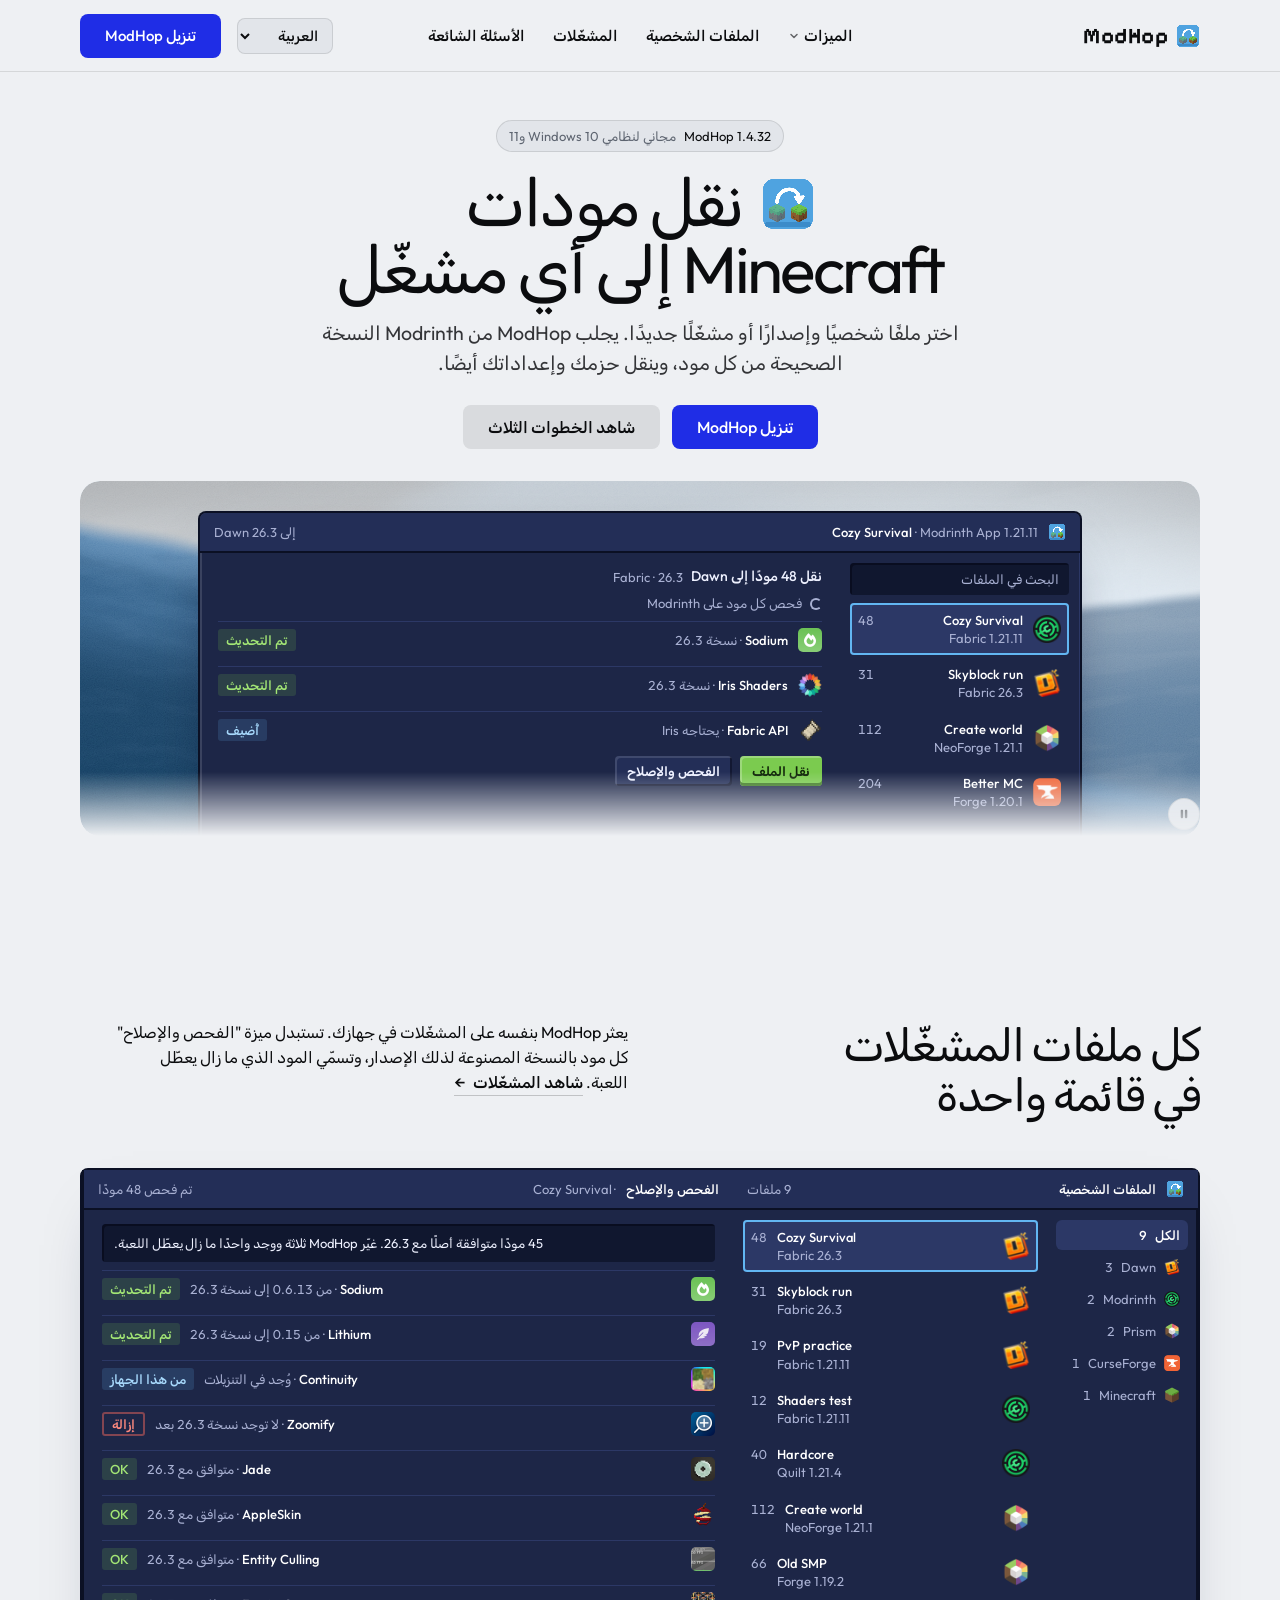
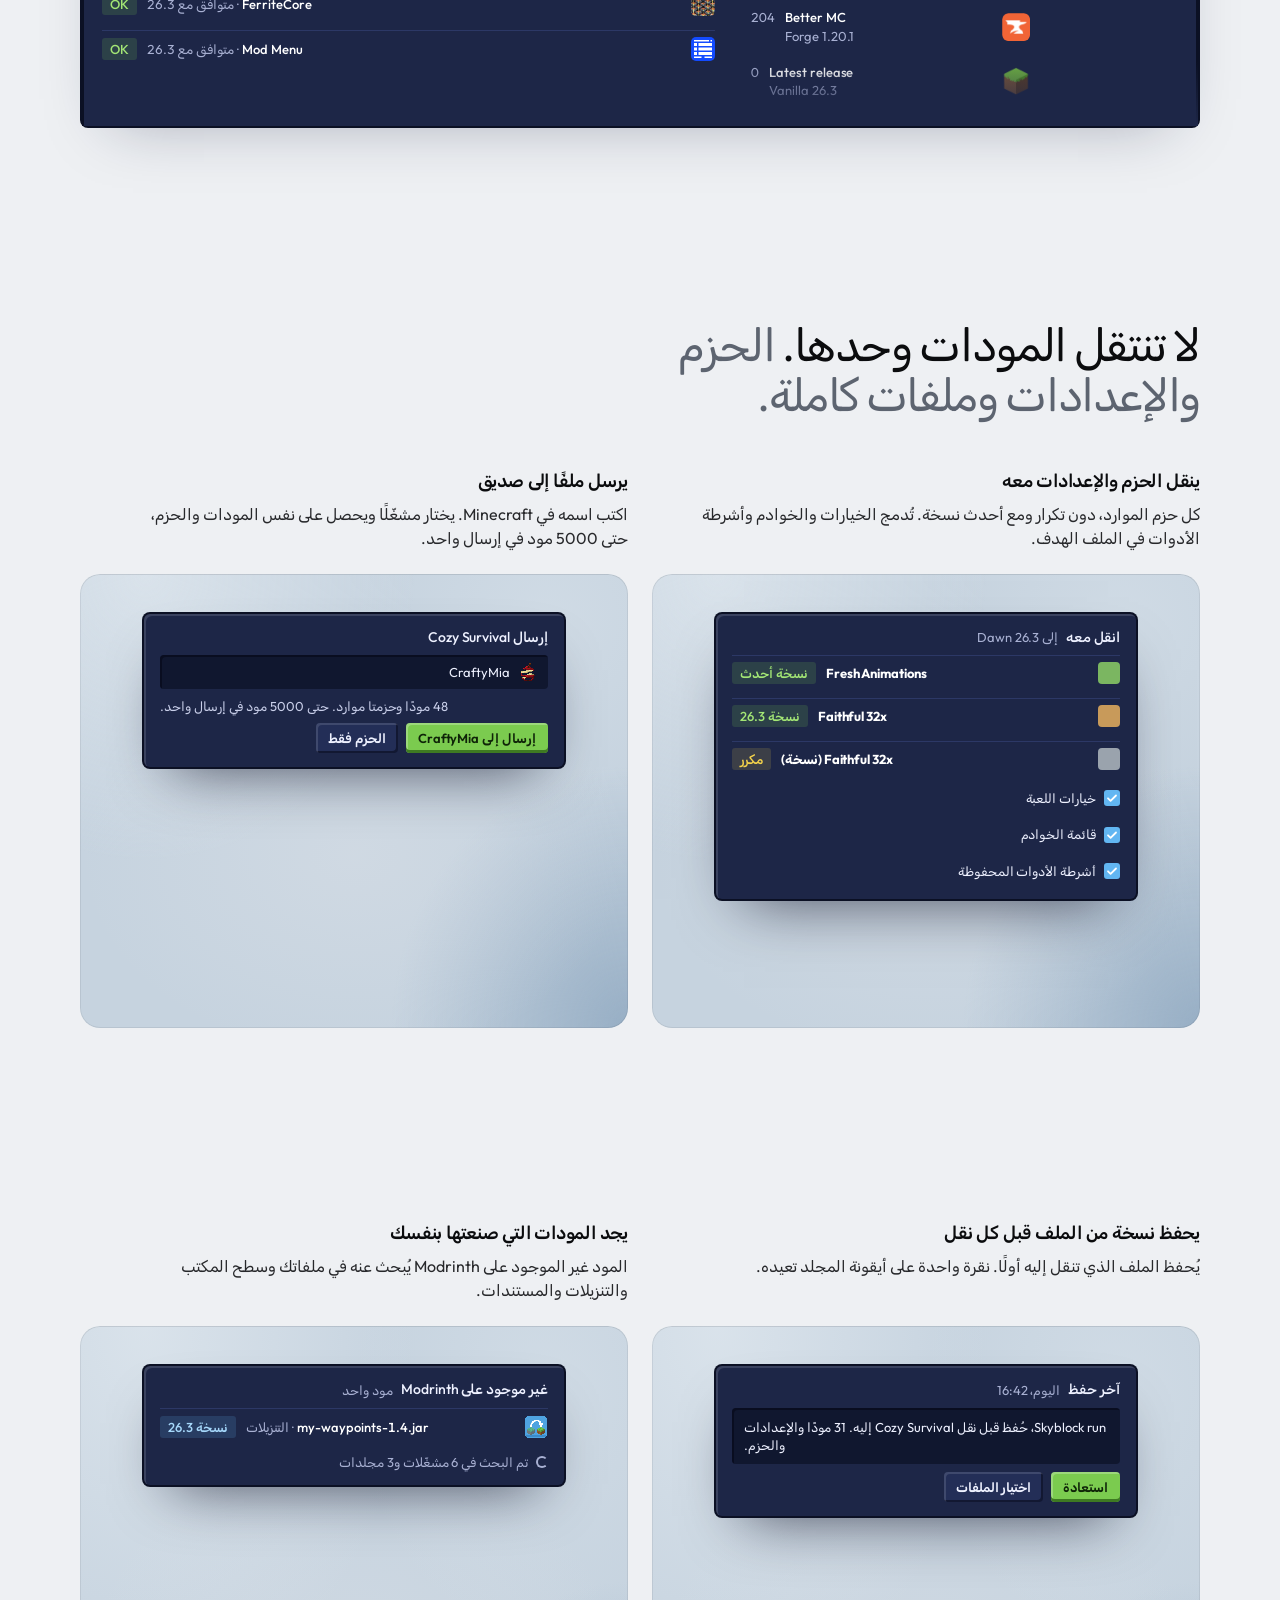
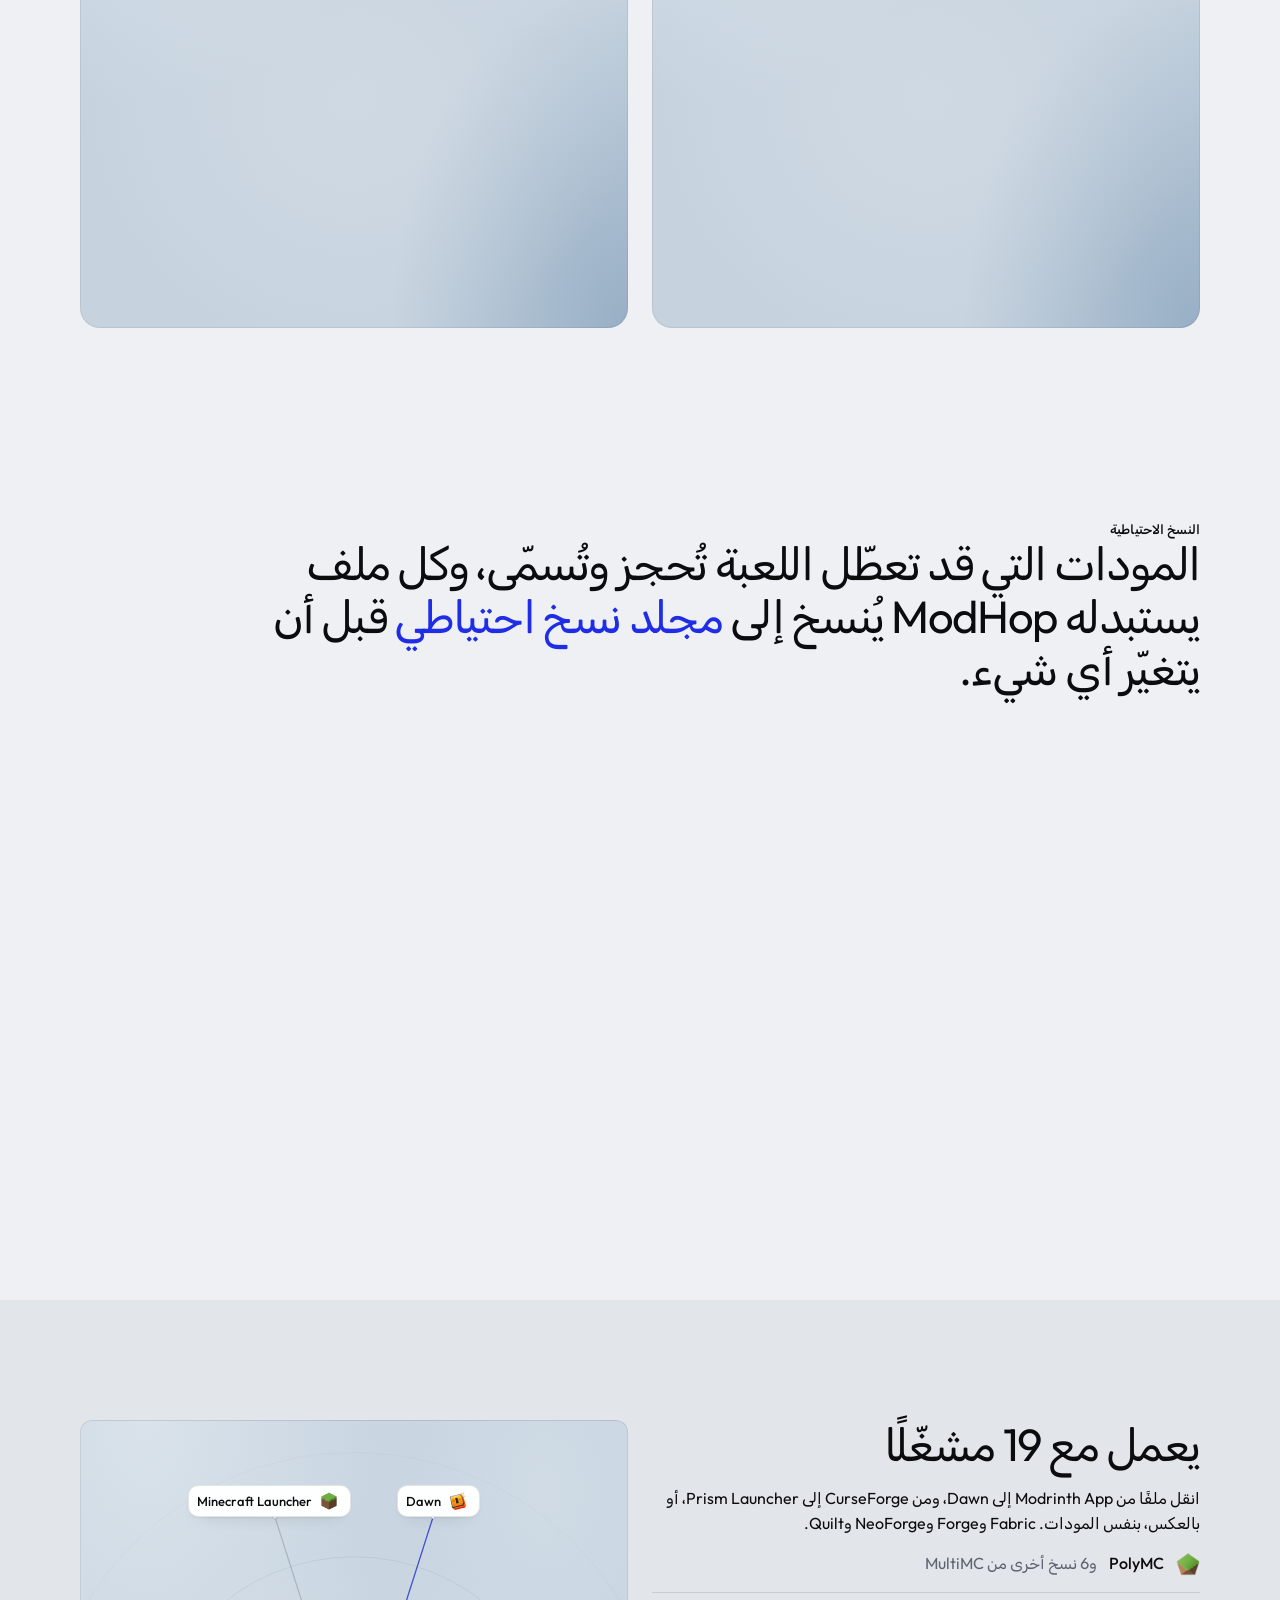
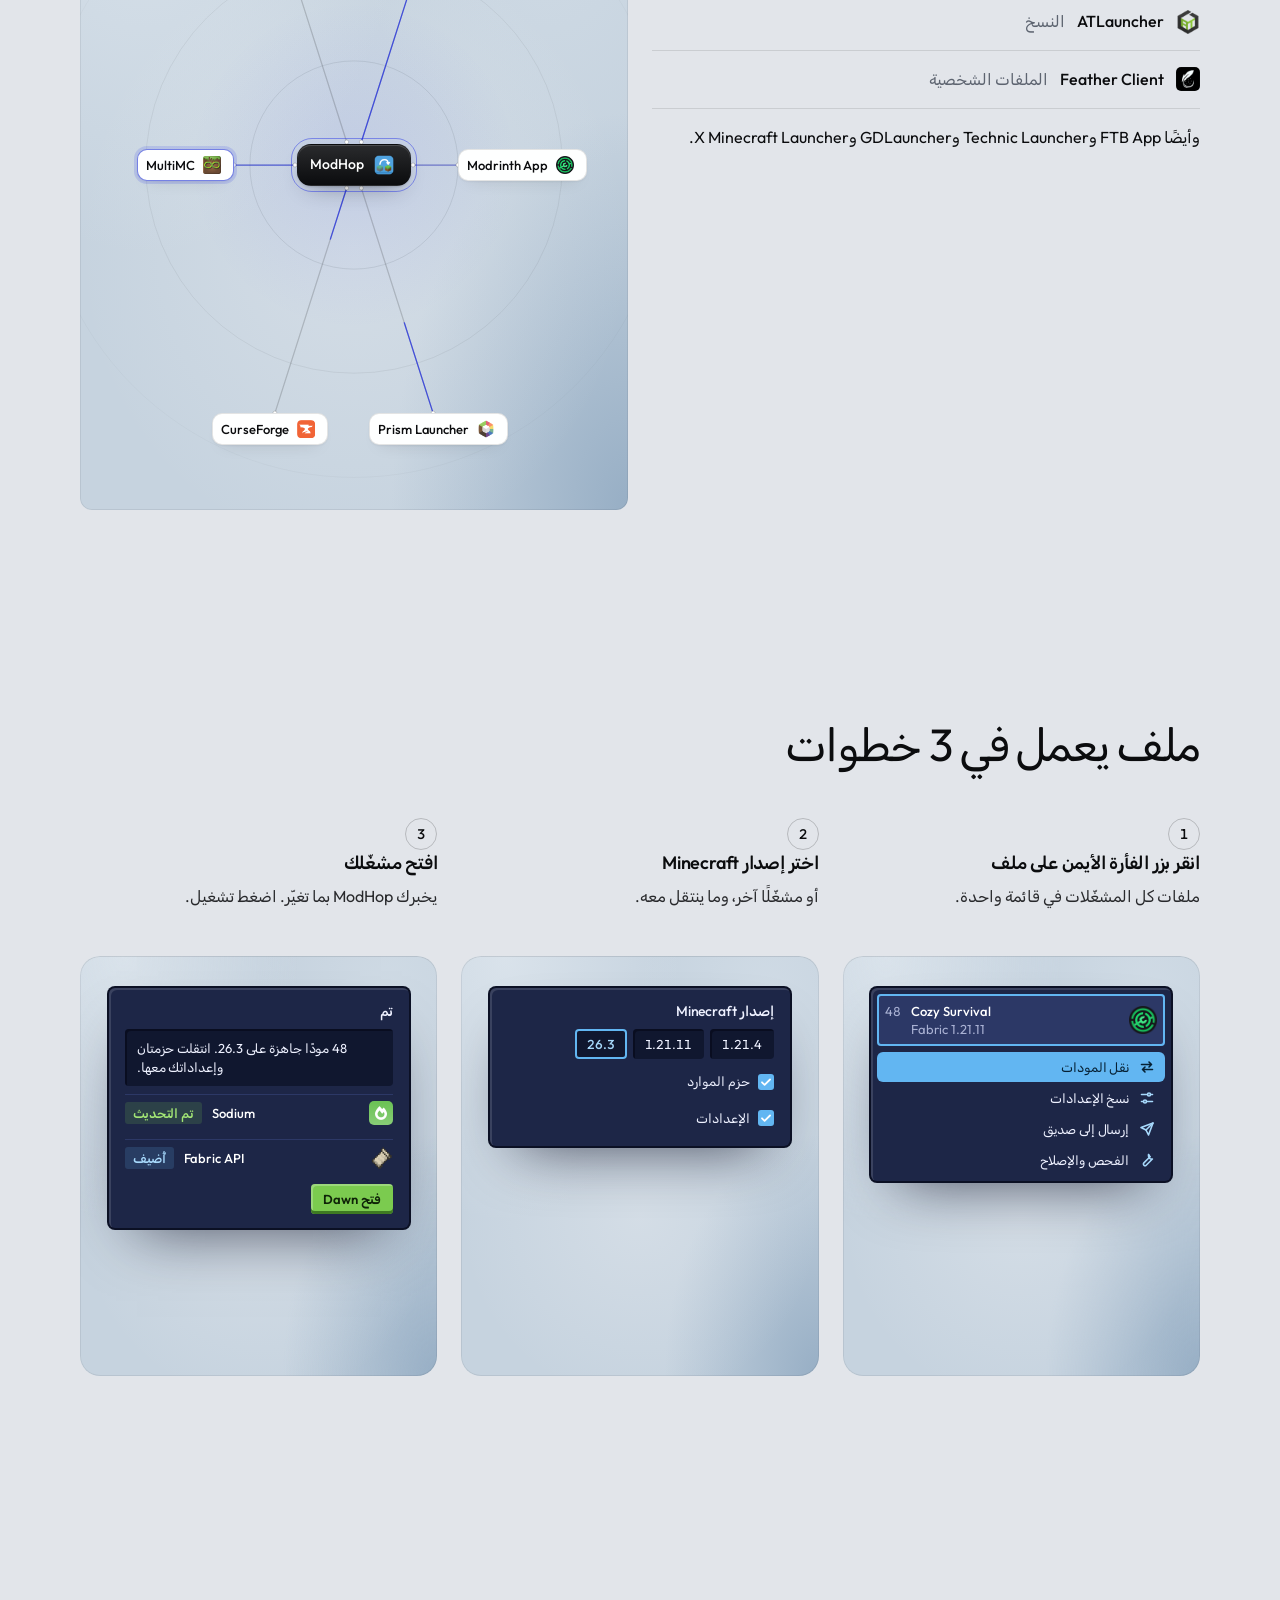
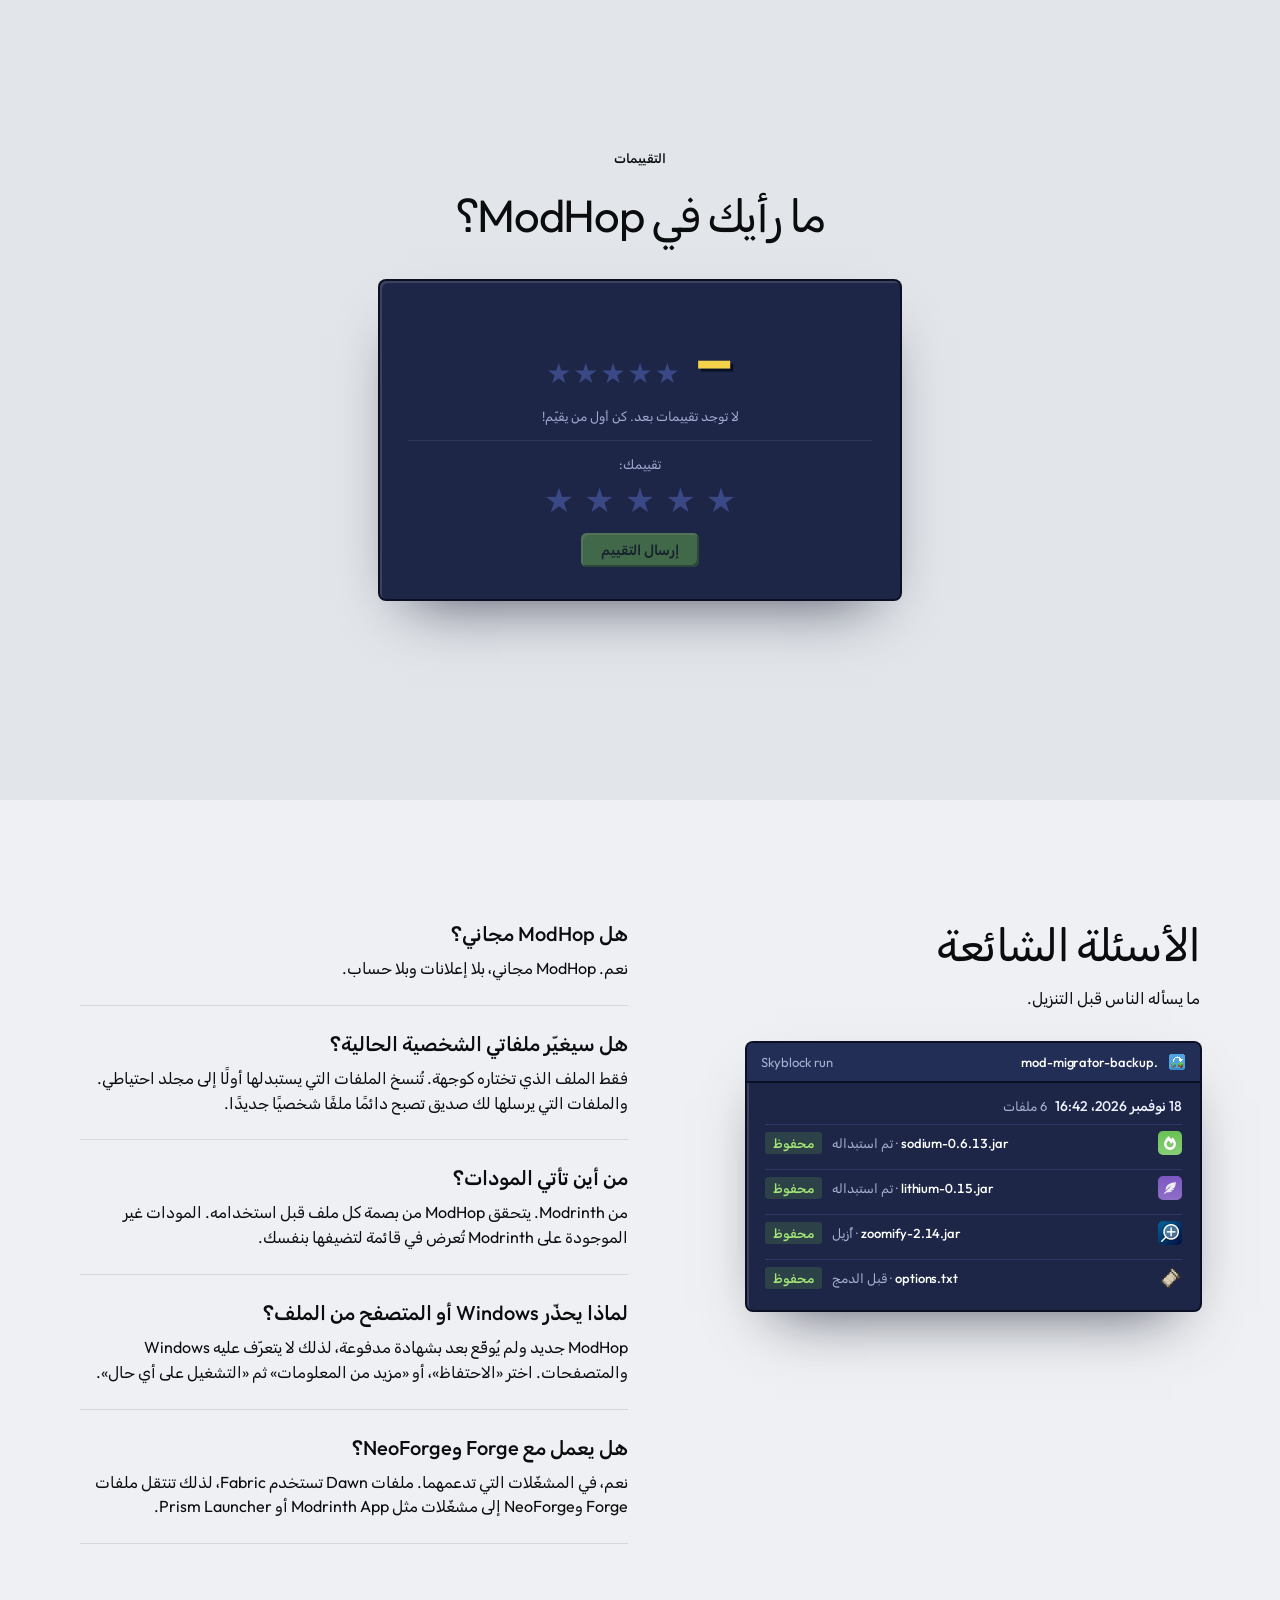
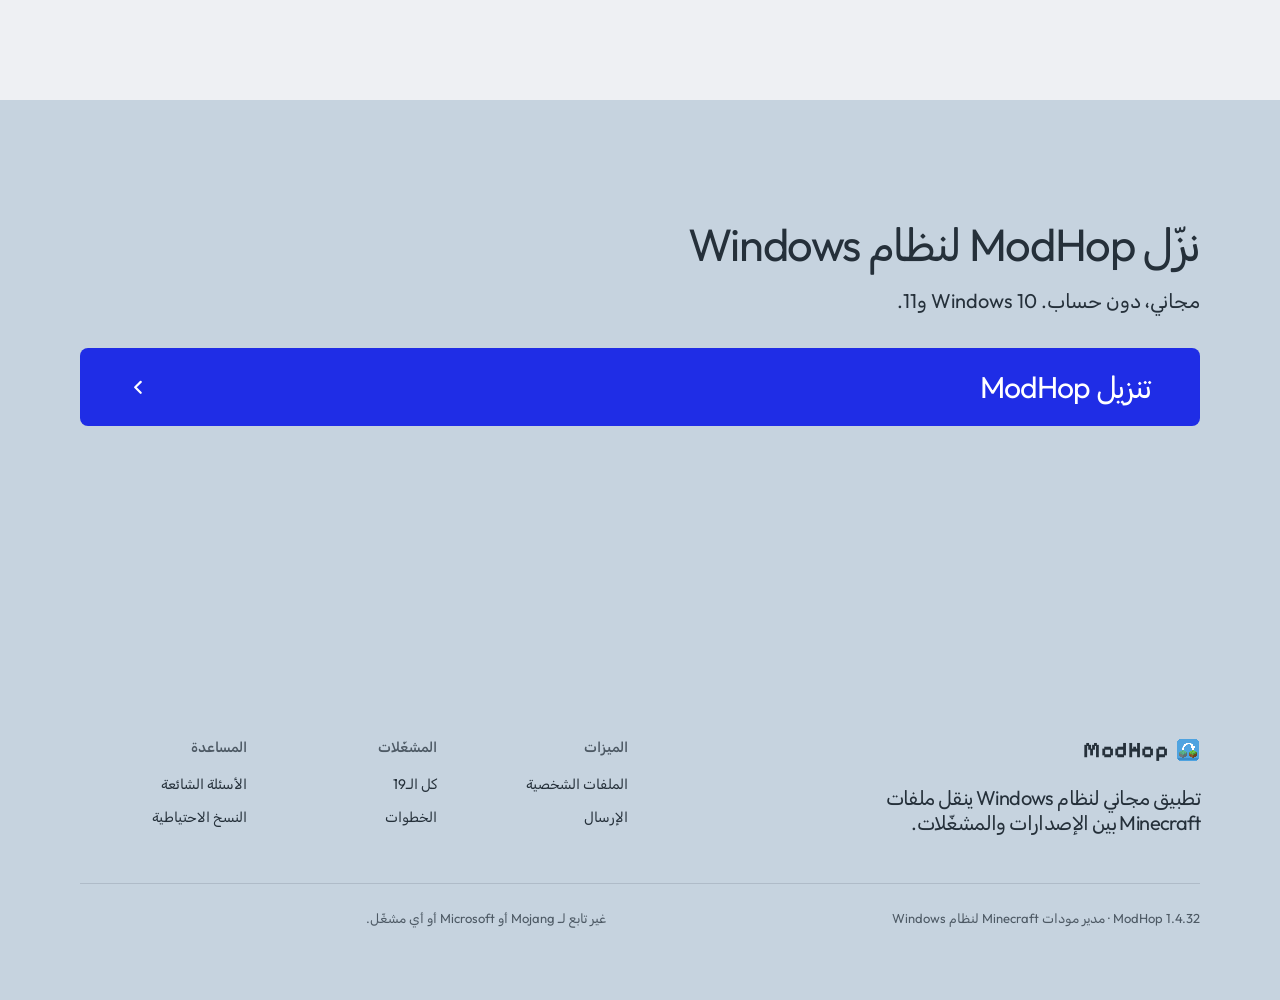
==== commit 506904f9: "Website 1.4.32: ar/index.html" ====
--- a/ar/index.html
+++ b/ar/index.html
@@ -230,6 +230,13 @@
   .pick-stars button { font-size: 34px; line-height: 1; background: none; border: 0; cursor: pointer; color: #3a4885; padding: 2px; transition: color .15s, transform .16s cubic-bezier(.23,1,.32,1); }
   .pick-stars button:active { transform: scale(.92); }
   .pick-stars button.on { color: #f4d34b; text-shadow: 0 0 12px rgba(244,211,75,.5); }
+  /* Send: the same grass button as the app's actions, small, under the stars */
+  .rate-send { font: 600 14px var(--font-text); color: #10240a; background: #7bcb4f; border: 0; border-radius: 6px; padding: 8px 20px; cursor: pointer;
+    box-shadow: inset 2px 2px 0 #a3e675, inset -2px -2px 0 #3e7a22; transition: transform .16s cubic-bezier(.23,1,.32,1), filter .15s, opacity .15s; }
+  .rate-send:hover:not(:disabled) { filter: brightness(1.08); }
+  .rate-send:active:not(:disabled) { transform: scale(.97); }
+  .rate-send:disabled { opacity: .4; cursor: default; }
+  .rate-send:focus-visible { outline: 2px solid #fff; outline-offset: 2px; }
   .rate-card .msg { color: #a2abd0; margin: 0; } .msg.err { color: #ff6b5e !important; }
   .dl-count { color: var(--muted); margin: 0; }
   /* right-to-left pages (he, ar) */
@@ -517,6 +524,7 @@
           <p class="msg">تقييمك:</p>
           <div class="pick-stars" id="pick" role="group" aria-label="تقييمك"><button type="button" data-s="1" aria-label="نجمة واحدة">★</button><button type="button" data-s="2" aria-label="نجمتان">★</button><button type="button" data-s="3" aria-label="3 نجوم">★</button><button type="button" data-s="4" aria-label="4 نجوم">★</button><button type="button" data-s="5" aria-label="5 نجوم">★</button></div>
         </div>
+        <button type="button" class="rate-send" id="rateSend" disabled>إرسال التقييم</button>
         <p class="msg" id="rateMsg" data-thanks="شكرًا! سيظهر تقييمك هنا خلال بضع ساعات." data-fail="تعذّر إرسال تقييمك. حاول لاحقًا." hidden></p>
       </div>
     </div>
@@ -615,22 +623,33 @@
   }
   const buttons = [...$('pick').querySelectorAll('button')];
   const paint = v => buttons.forEach(b => b.classList.toggle('on', Number(b.dataset.s) <= v));
-  paint(mine);
+  // A star click only picks; the Send button under the stars sends the picked rating.
+  let picked = mine;
+  const send = $('rateSend');
+  paint(picked);
   buttons.forEach(b => {
     b.onmouseenter = () => paint(Number(b.dataset.s));
-    b.onmouseleave = () => paint(mine);
-    b.onclick = async () => {
-      const s = Number(b.dataset.s), msg = $('rateMsg');
-      try {
-        const res = await fetch(RELAY, { method: 'POST', body: JSON.stringify({ v: 1, kind: 'rating', id, stars: s }) });
-        if (!res.ok) throw new Error(res.status);
-        mine = s; paint(mine);
-        try { localStorage.setItem('modhop-rating', String(s)); } catch {}
-        msg.textContent = msg.dataset.thanks; msg.classList.remove('err');
-      } catch { msg.textContent = msg.dataset.fail; msg.classList.add('err'); }
-      msg.hidden = false;
+    b.onmouseleave = () => paint(picked);
+    b.onclick = () => {
+      picked = Number(b.dataset.s); paint(picked);
+      buttons.forEach(x => x.setAttribute('aria-pressed', String(Number(x.dataset.s) === picked)));
+      send.disabled = picked === mine;
+      $('rateMsg').hidden = true;
     };
   });
+  send.onclick = async () => {
+    const s = picked, msg = $('rateMsg');
+    if (!s) return;
+    send.disabled = true;
+    try {
+      const res = await fetch(RELAY, { method: 'POST', body: JSON.stringify({ v: 1, kind: 'rating', id, stars: s }) });
+      if (!res.ok) throw new Error(res.status);
+      mine = s;
+      try { localStorage.setItem('modhop-rating', String(s)); } catch {}
+      msg.textContent = msg.dataset.thanks; msg.classList.remove('err');
+    } catch { msg.textContent = msg.dataset.fail; msg.classList.add('err'); send.disabled = false; }
+    msg.hidden = false;
+  };
   try {
     const r = await (await fetch(DATA, { cache: 'no-cache' })).json();
     if (r.count > 0) {
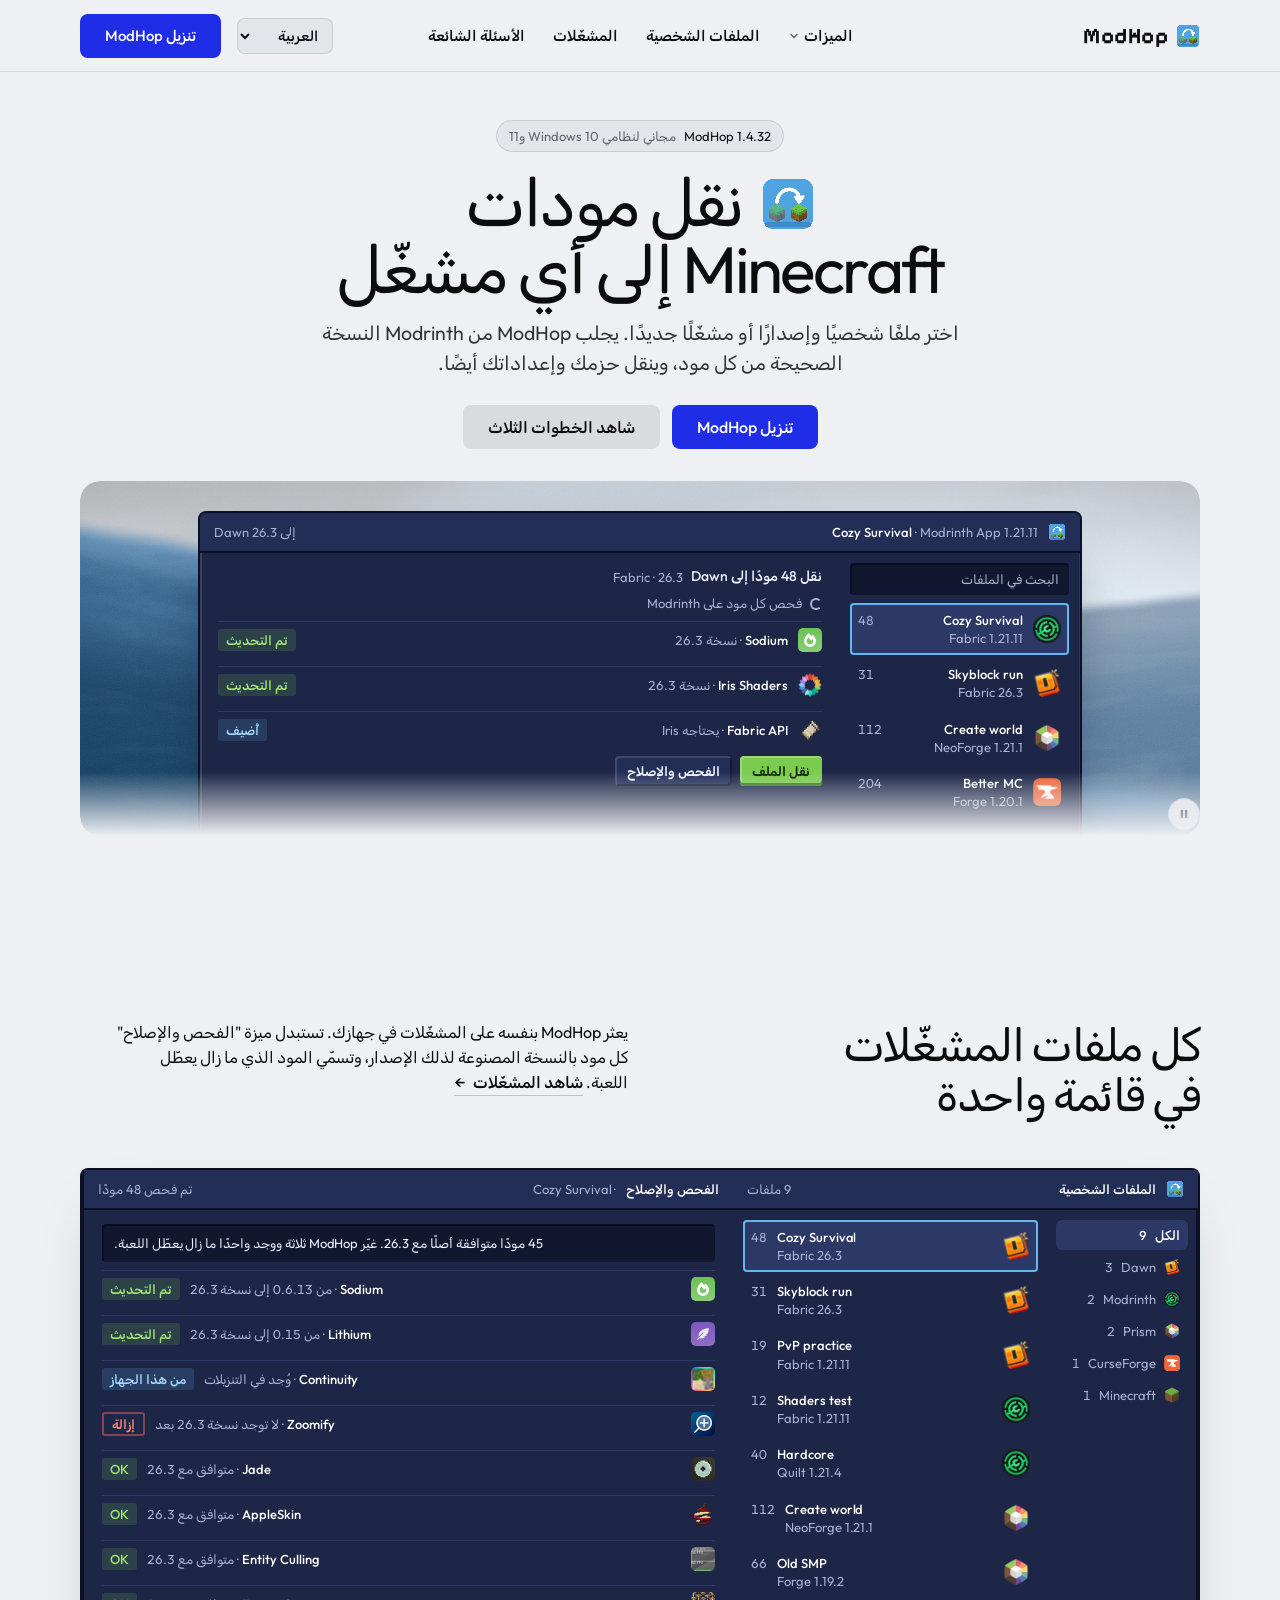
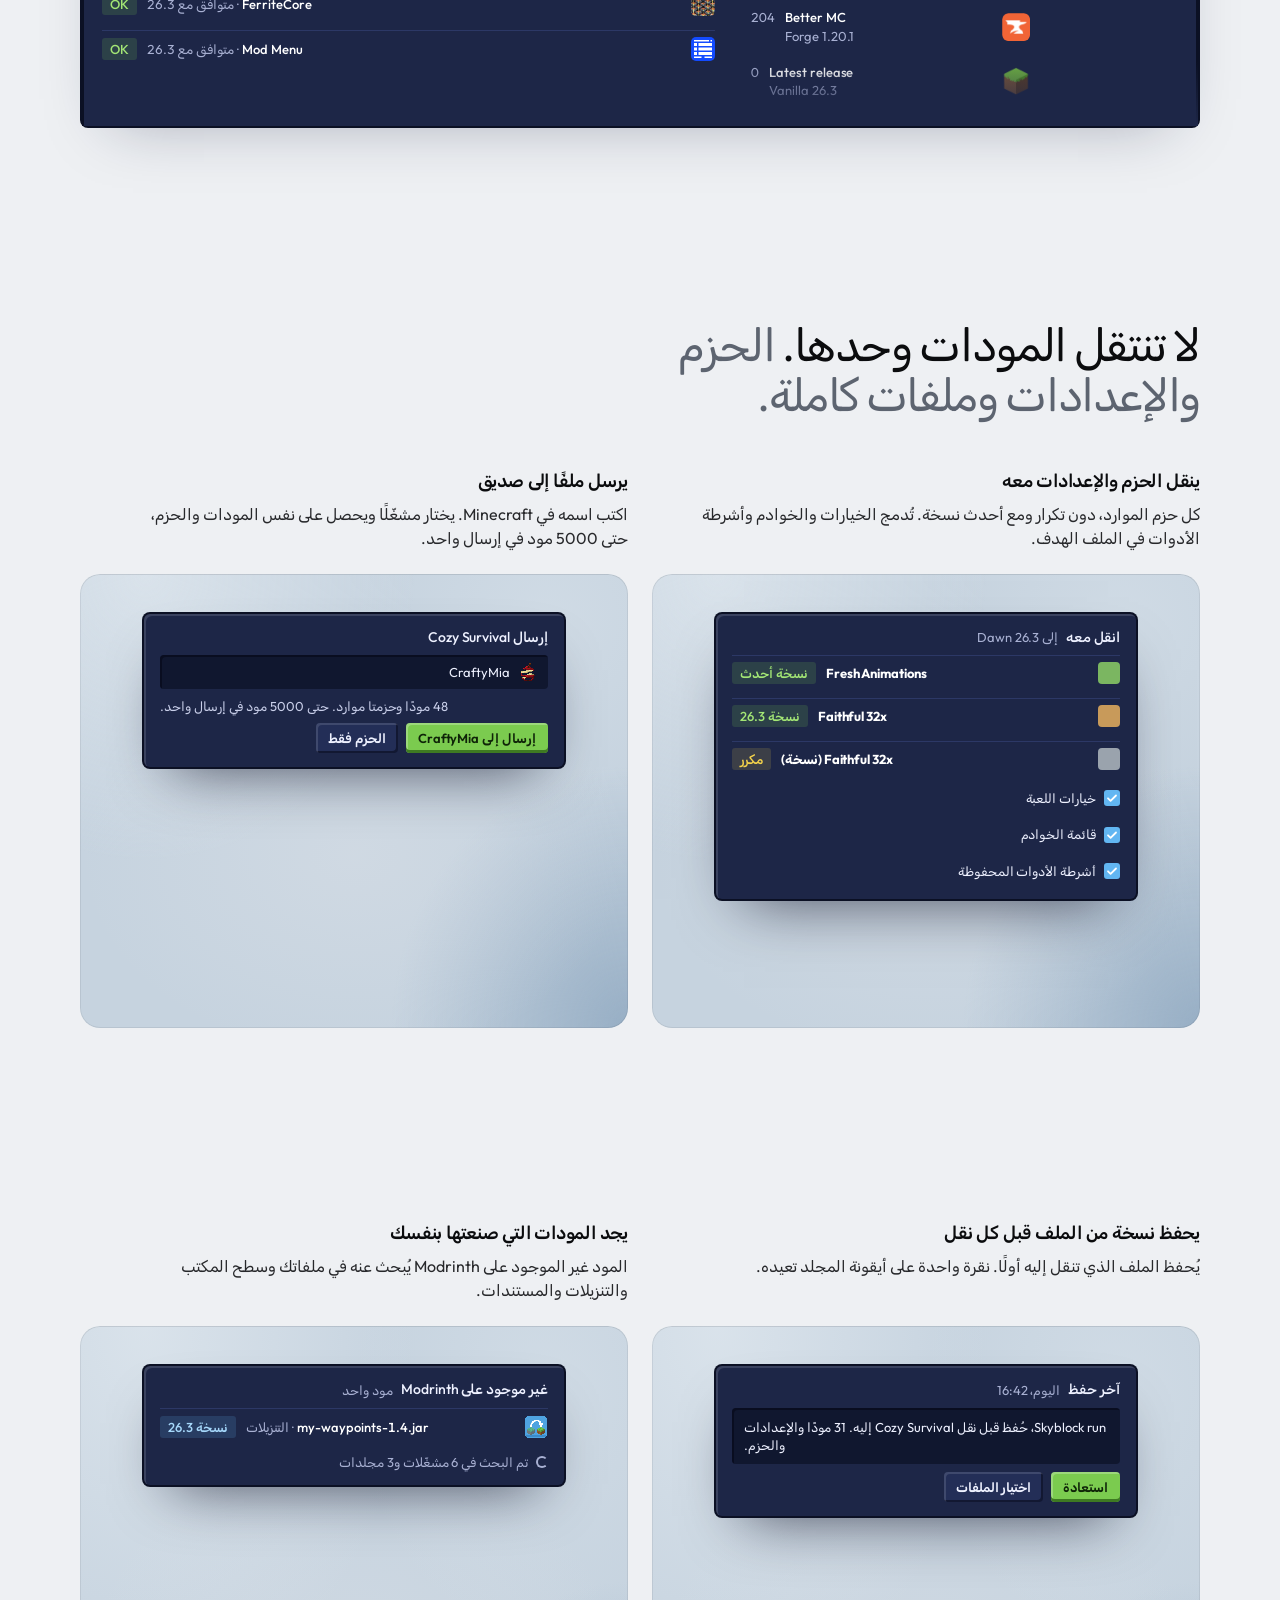
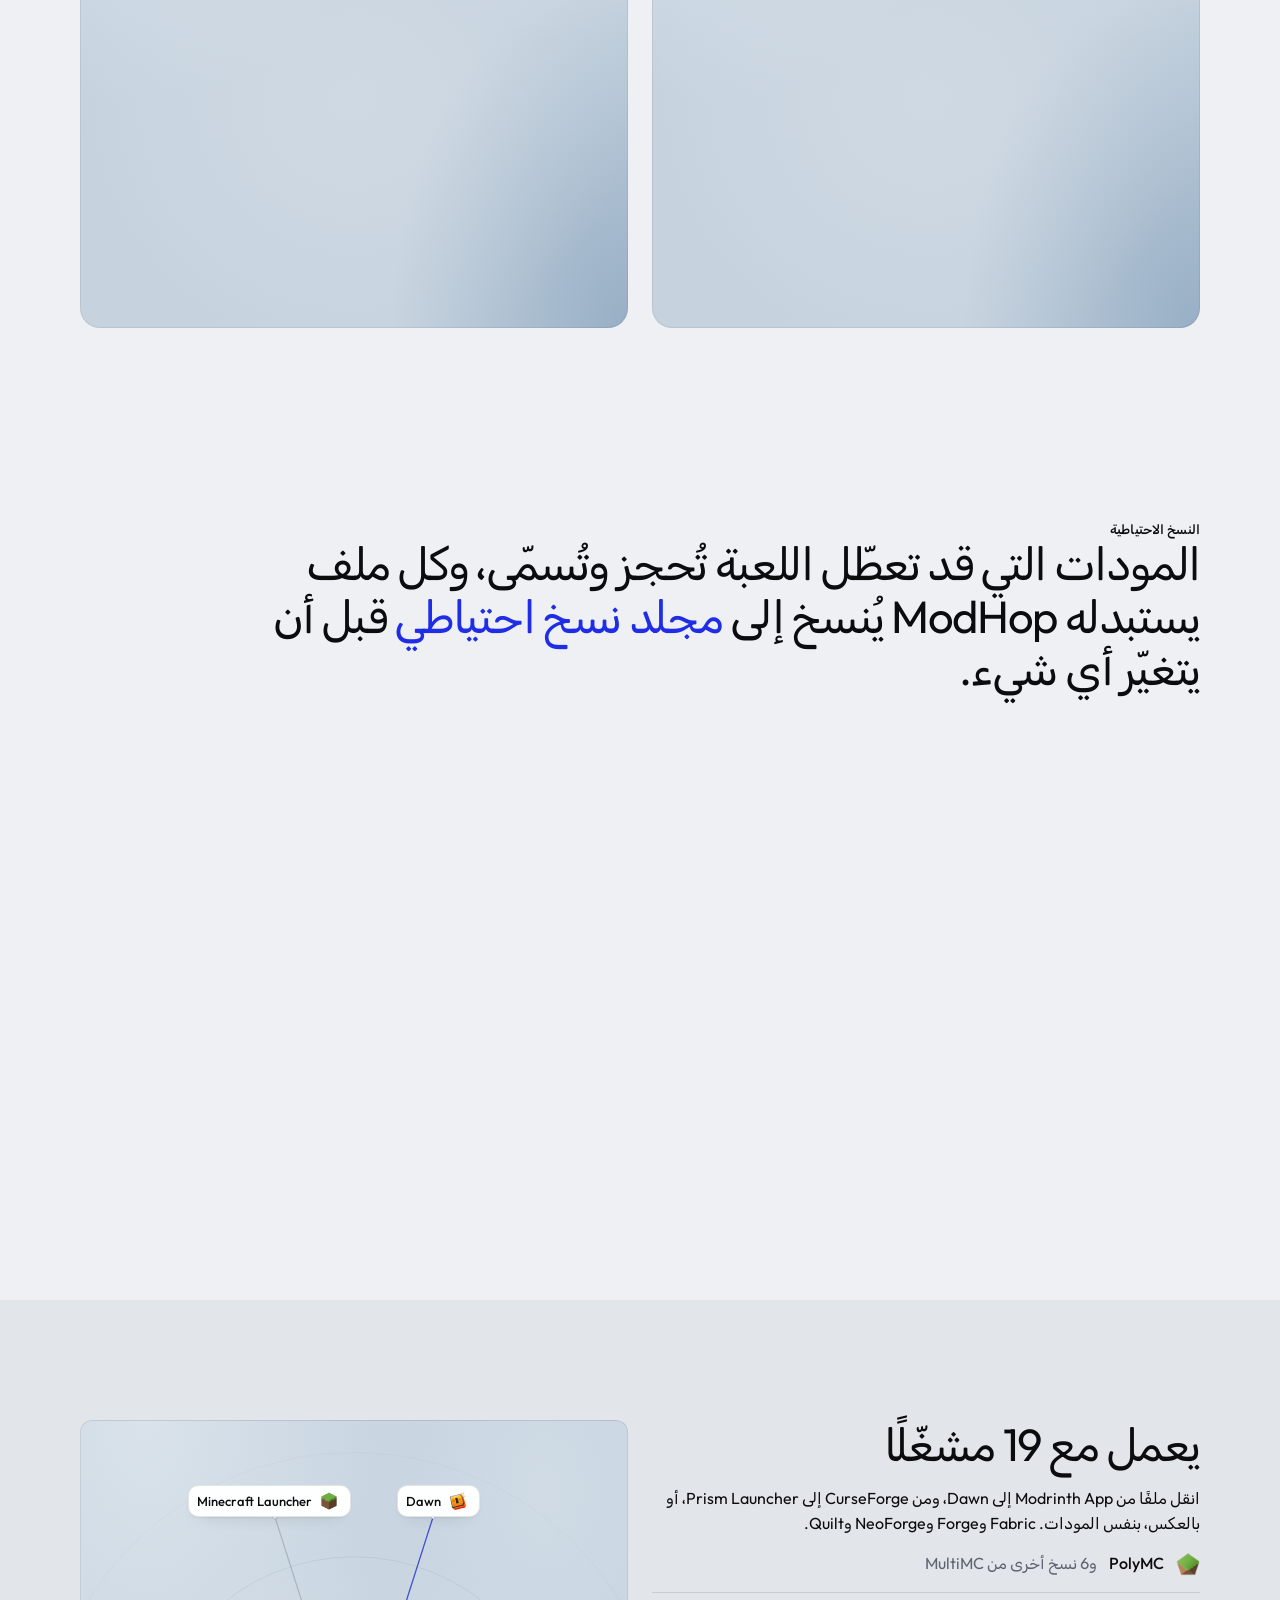
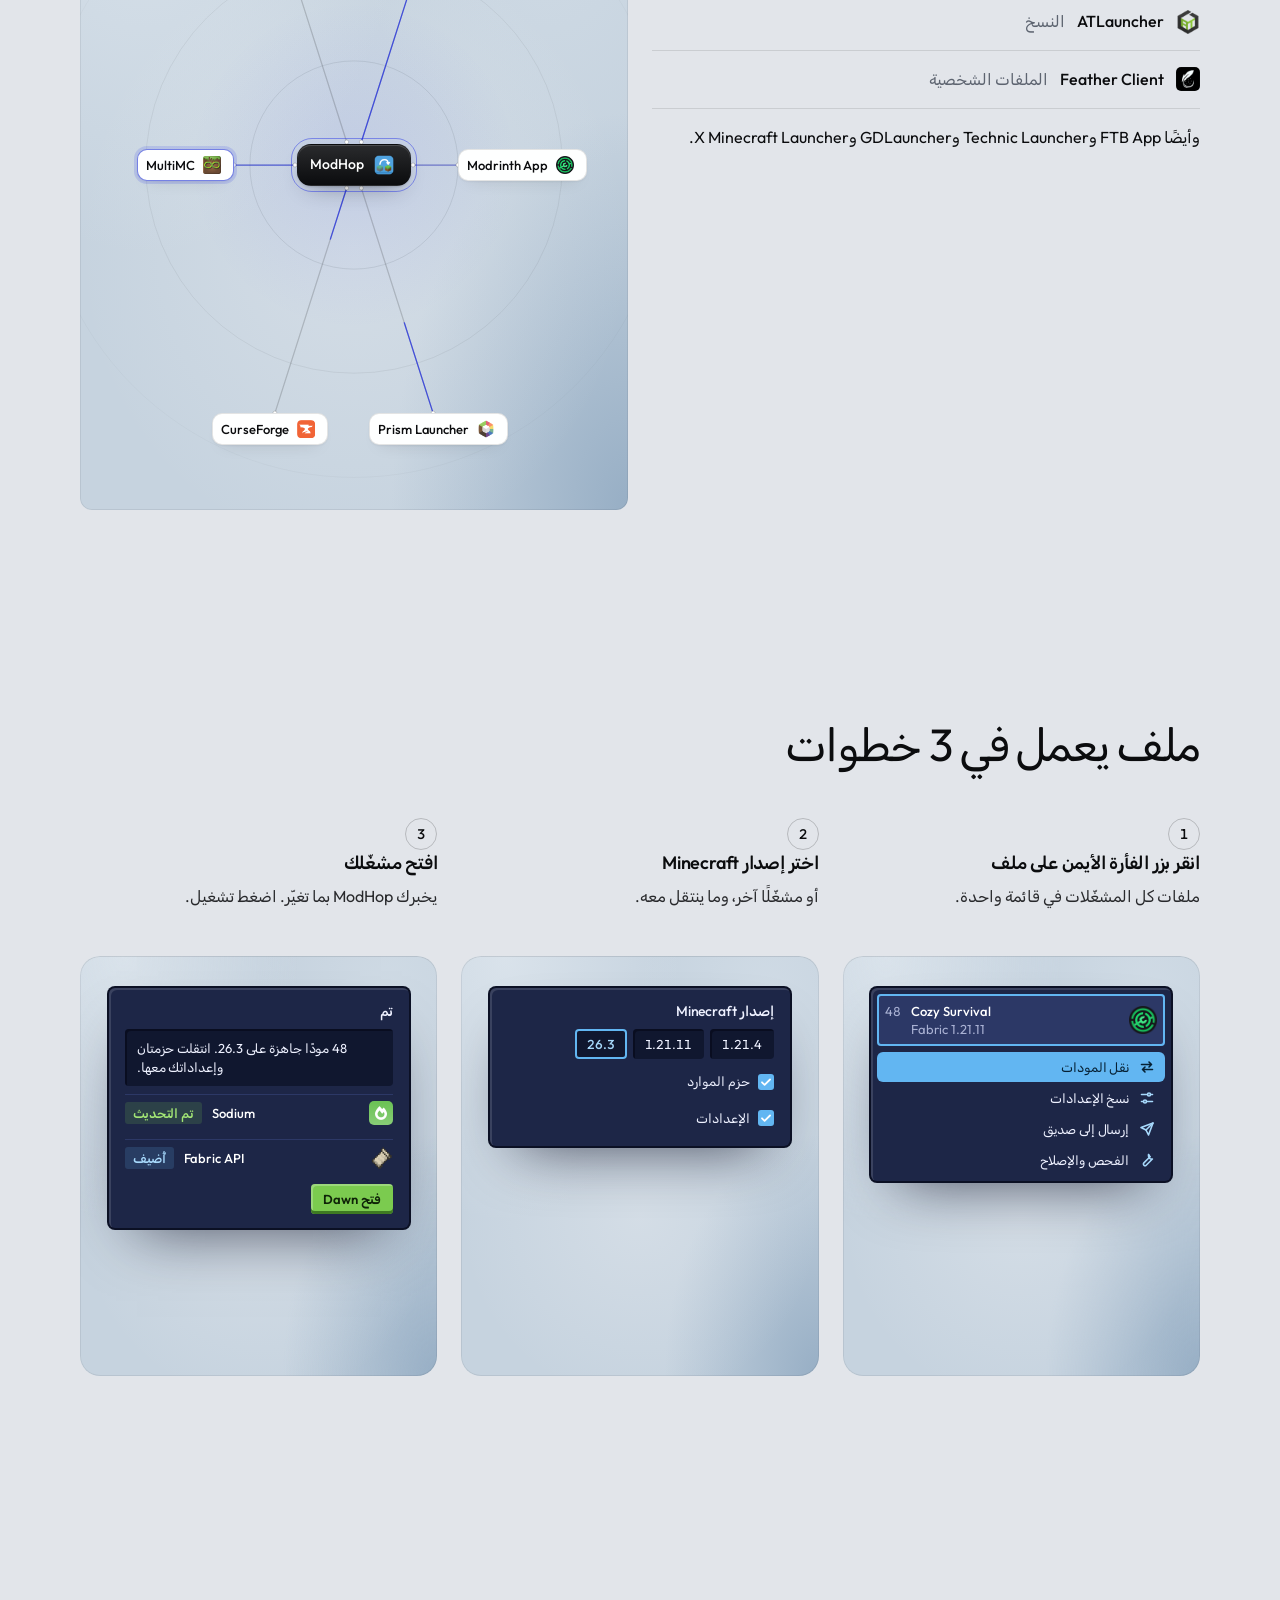
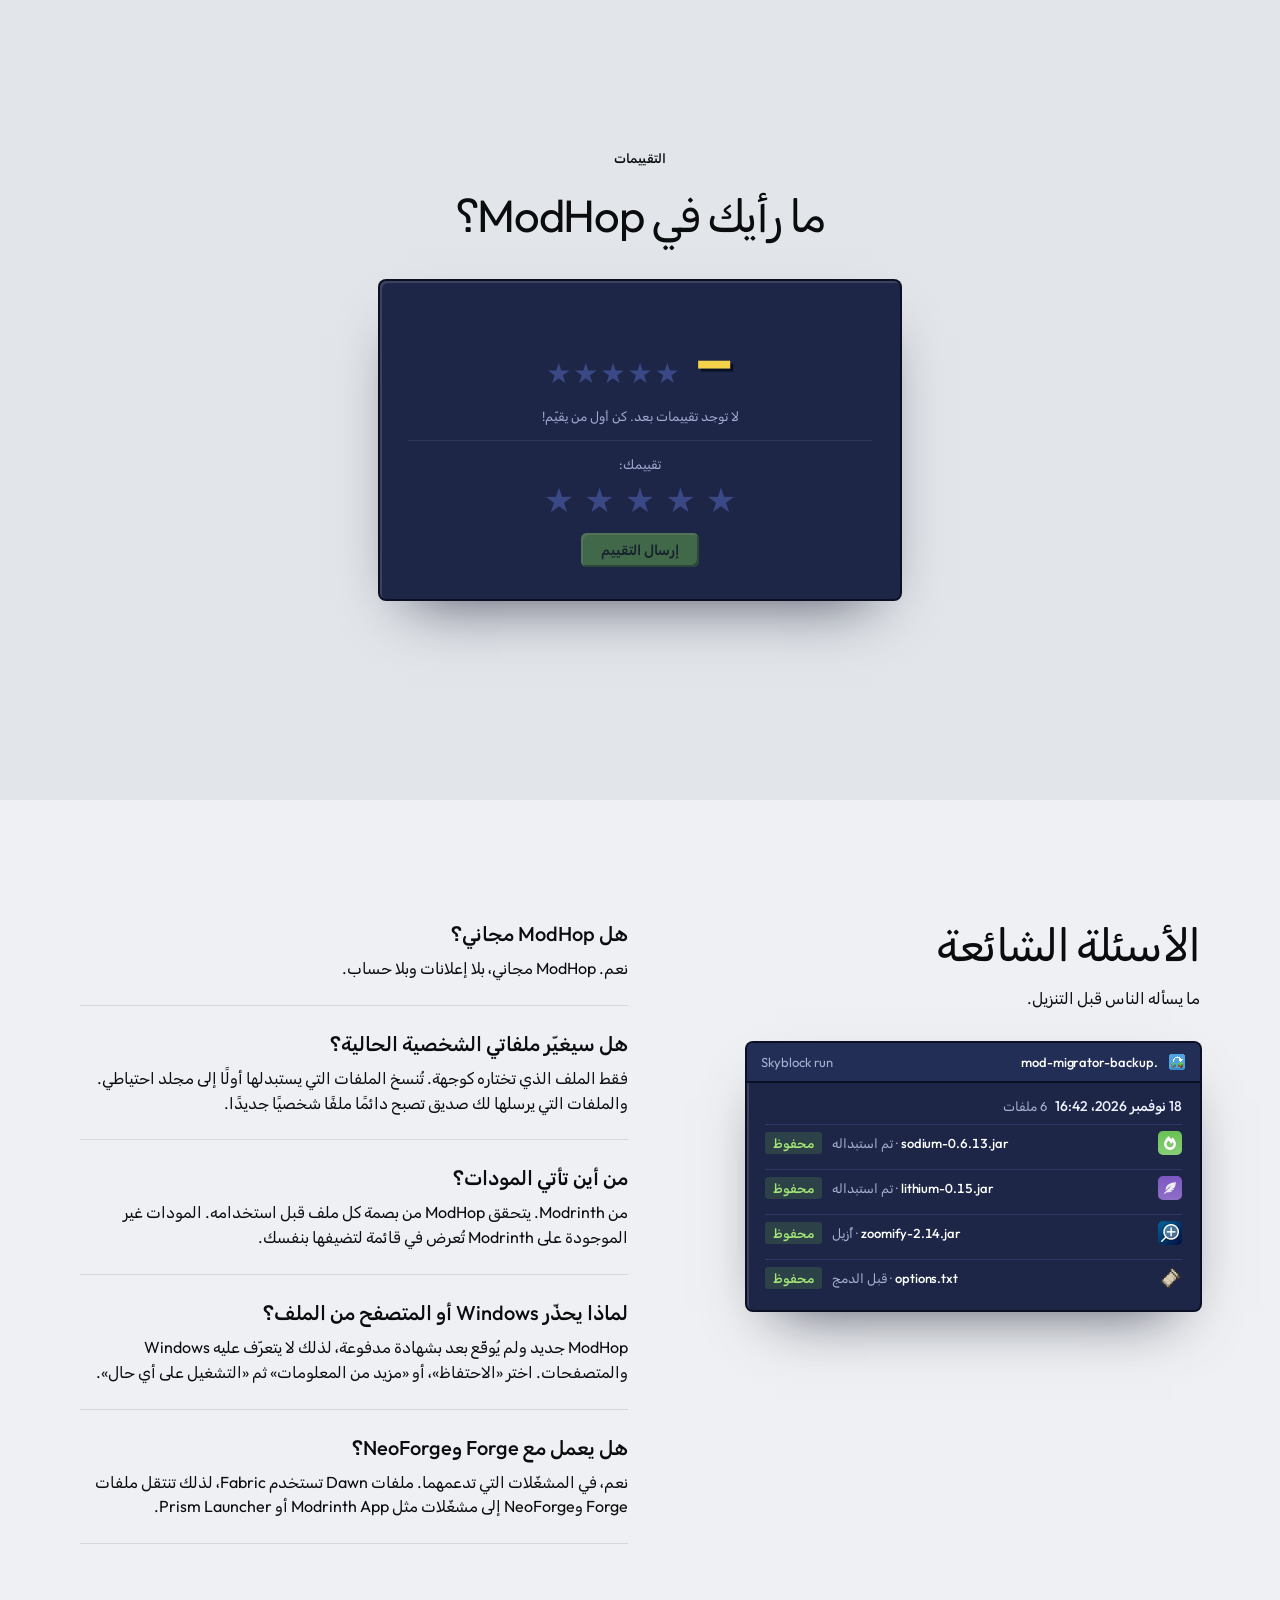
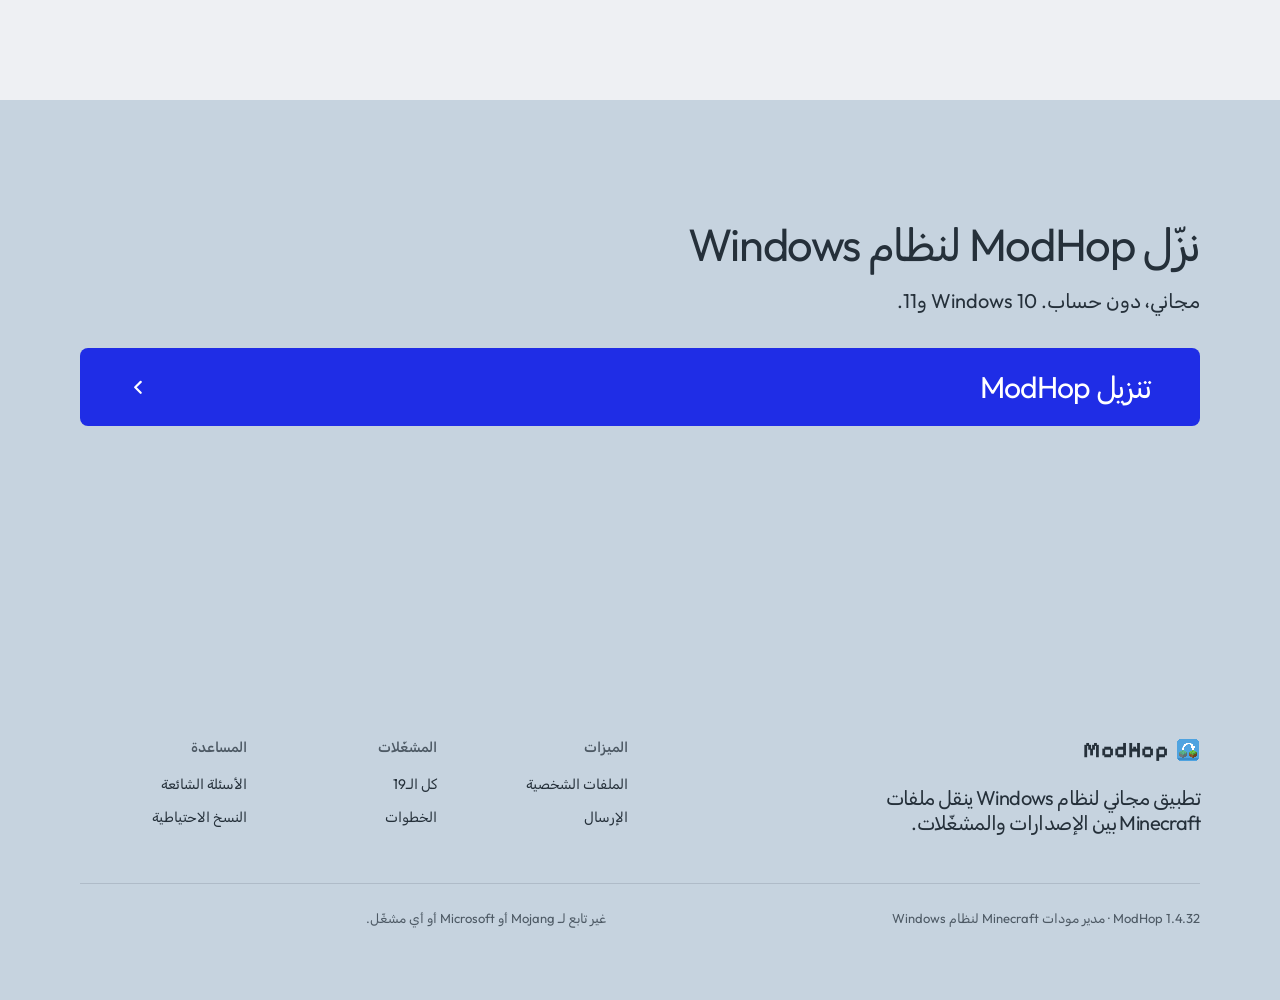
==== commit c18e9f12: "Ratings" ====
--- a/ar/index.html
+++ b/ar/index.html
@@ -28,7 +28,7 @@
 <meta property="og:image:width" content="1200">
 <meta property="og:image:height" content="630">
 <meta name="twitter:card" content="summary_large_image">
-<script type="application/ld+json">{"@context":"https://schema.org","@type":"SoftwareApplication","name":"ModHop","operatingSystem":"Windows 10, Windows 11","applicationCategory":"GameApplication","aggregateRating":{"@type":"AggregateRating","ratingValue":"3.7","ratingCount":"3","bestRating":"5","worstRating":"1"},"description":"مدير ومحدّث مودات Minecraft مجاني ينقل المودات وحزم الموارد والإعدادات إلى أي إصدار أو مشغّل.","offers":{"@type":"Offer","price":"0","priceCurrency":"USD"},"downloadUrl":"https://da.gd/ModHop","url":"https://modhop.github.io/"}</script>
+<script type="application/ld+json">{"@context":"https://schema.org","@type":"SoftwareApplication","name":"ModHop","operatingSystem":"Windows 10, Windows 11","applicationCategory":"GameApplication","aggregateRating":{"@type":"AggregateRating","ratingValue":"4","ratingCount":"4","bestRating":"5","worstRating":"1"},"description":"مدير ومحدّث مودات Minecraft مجاني ينقل المودات وحزم الموارد والإعدادات إلى أي إصدار أو مشغّل.","offers":{"@type":"Offer","price":"0","priceCurrency":"USD"},"downloadUrl":"https://da.gd/ModHop","url":"https://modhop.github.io/"}</script>
 <script type="application/ld+json">{"@context":"https://schema.org","@type":"WebSite","name":"modhop.github.io","alternateName":["ModHop","ModHop Minecraft"],"url":"https://modhop.github.io/"}</script>
 <script type="application/ld+json">{"@context":"https://schema.org","@type":"Organization","name":"ModHop","url":"https://modhop.github.io/","logo":"https://modhop.github.io/logo.png"}</script>
 <meta name="theme-color" content="#eef0f3">
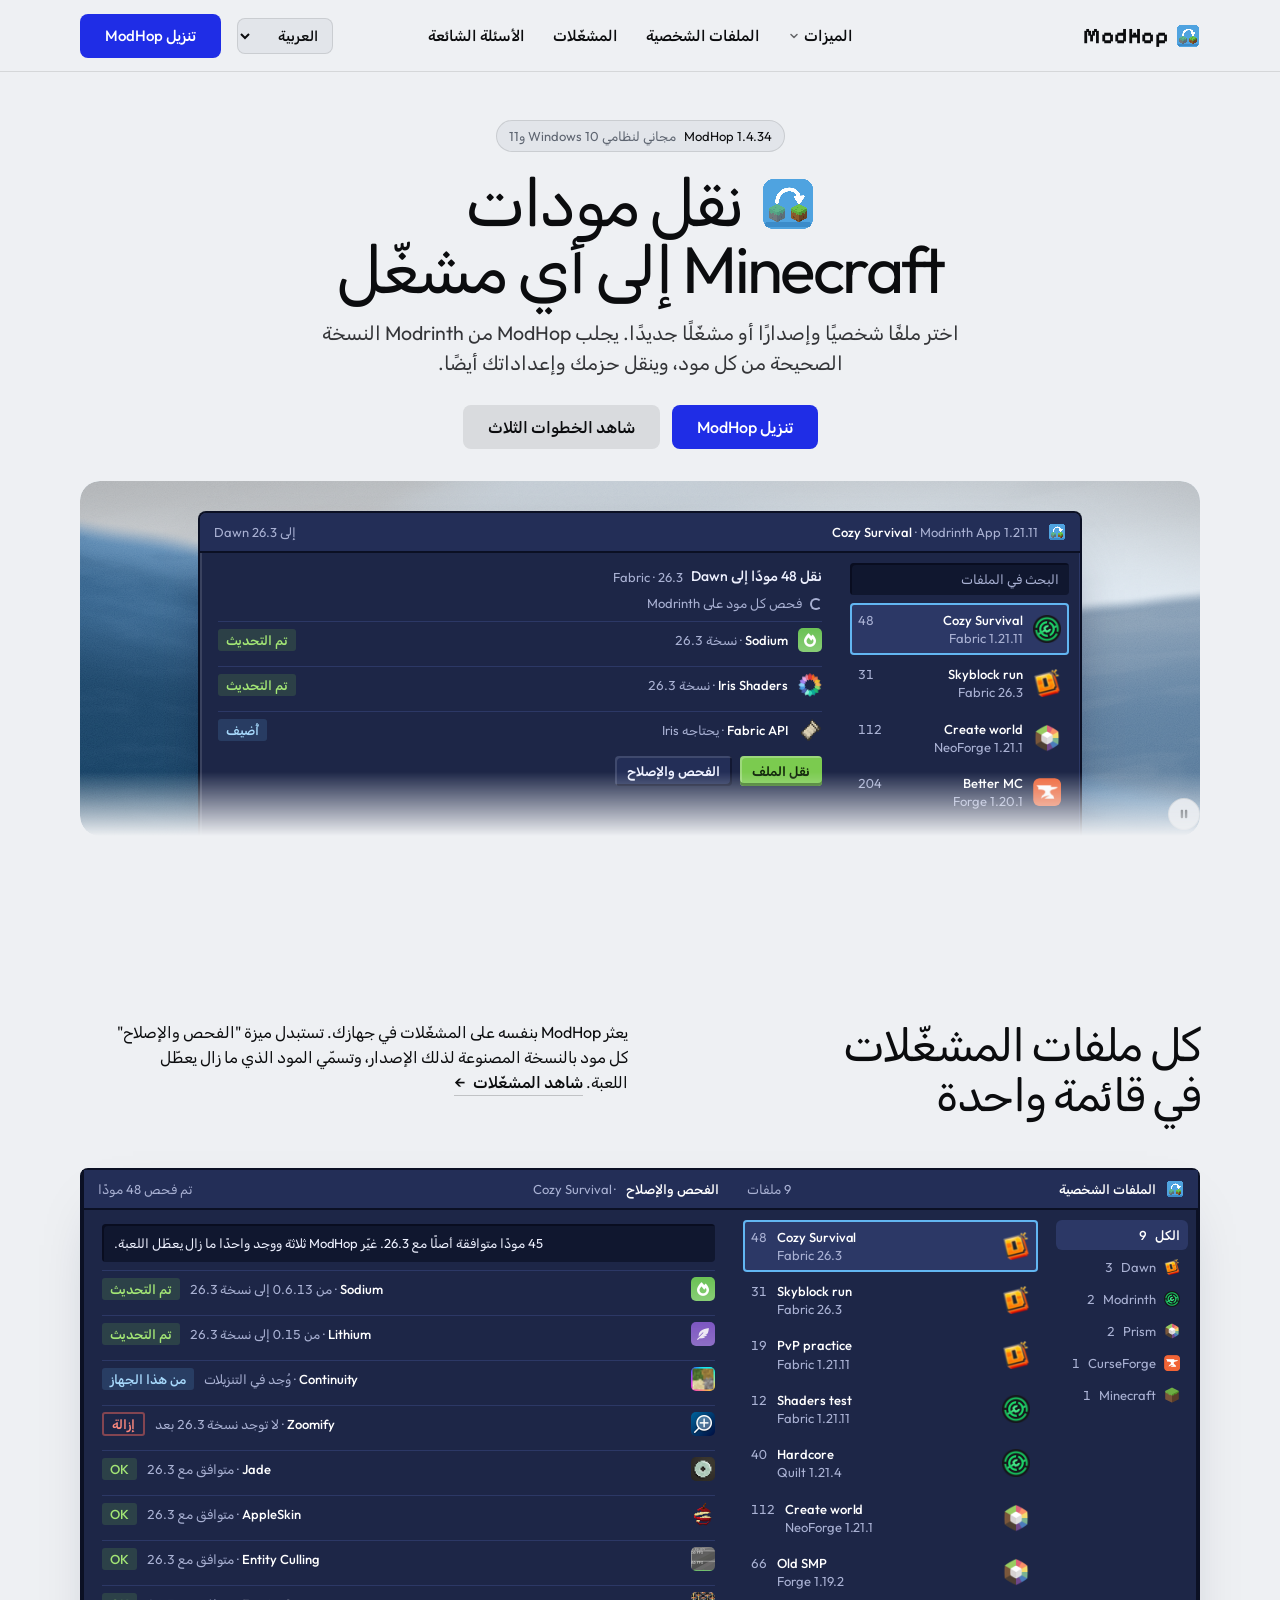
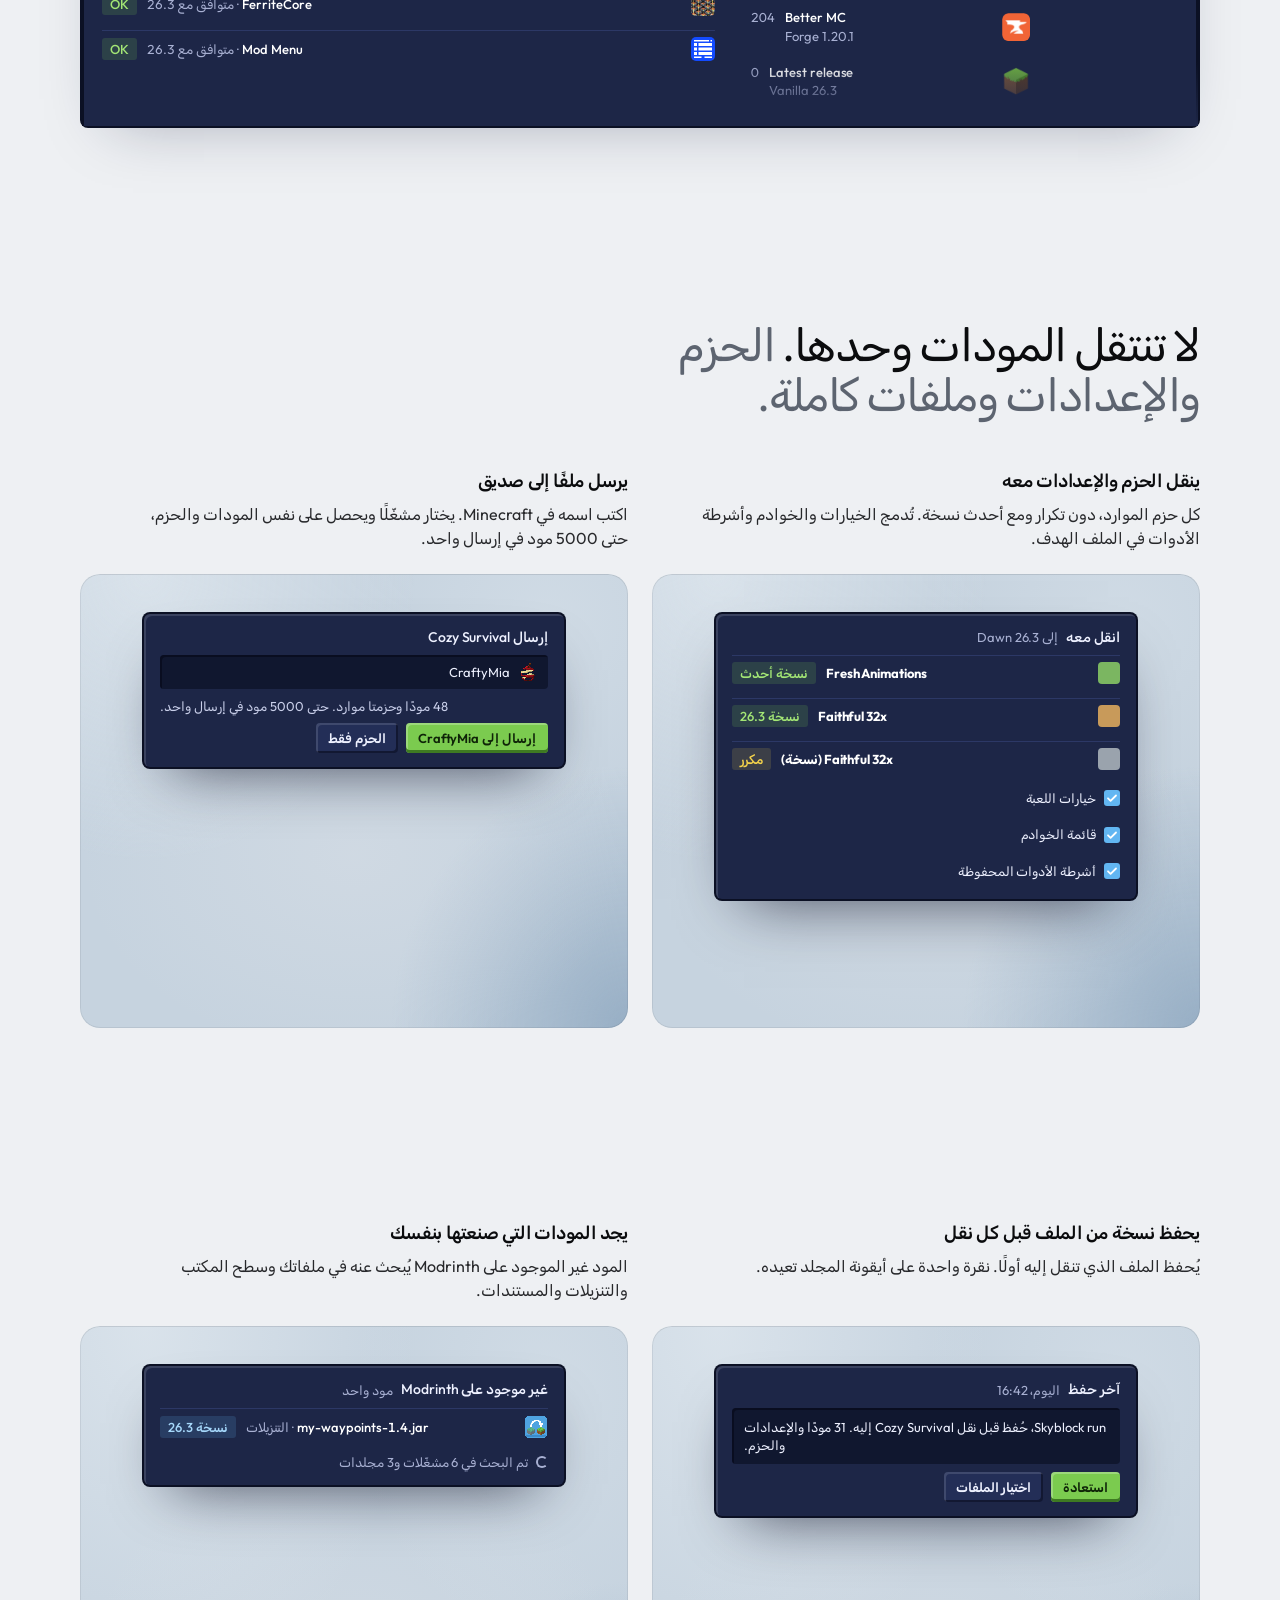
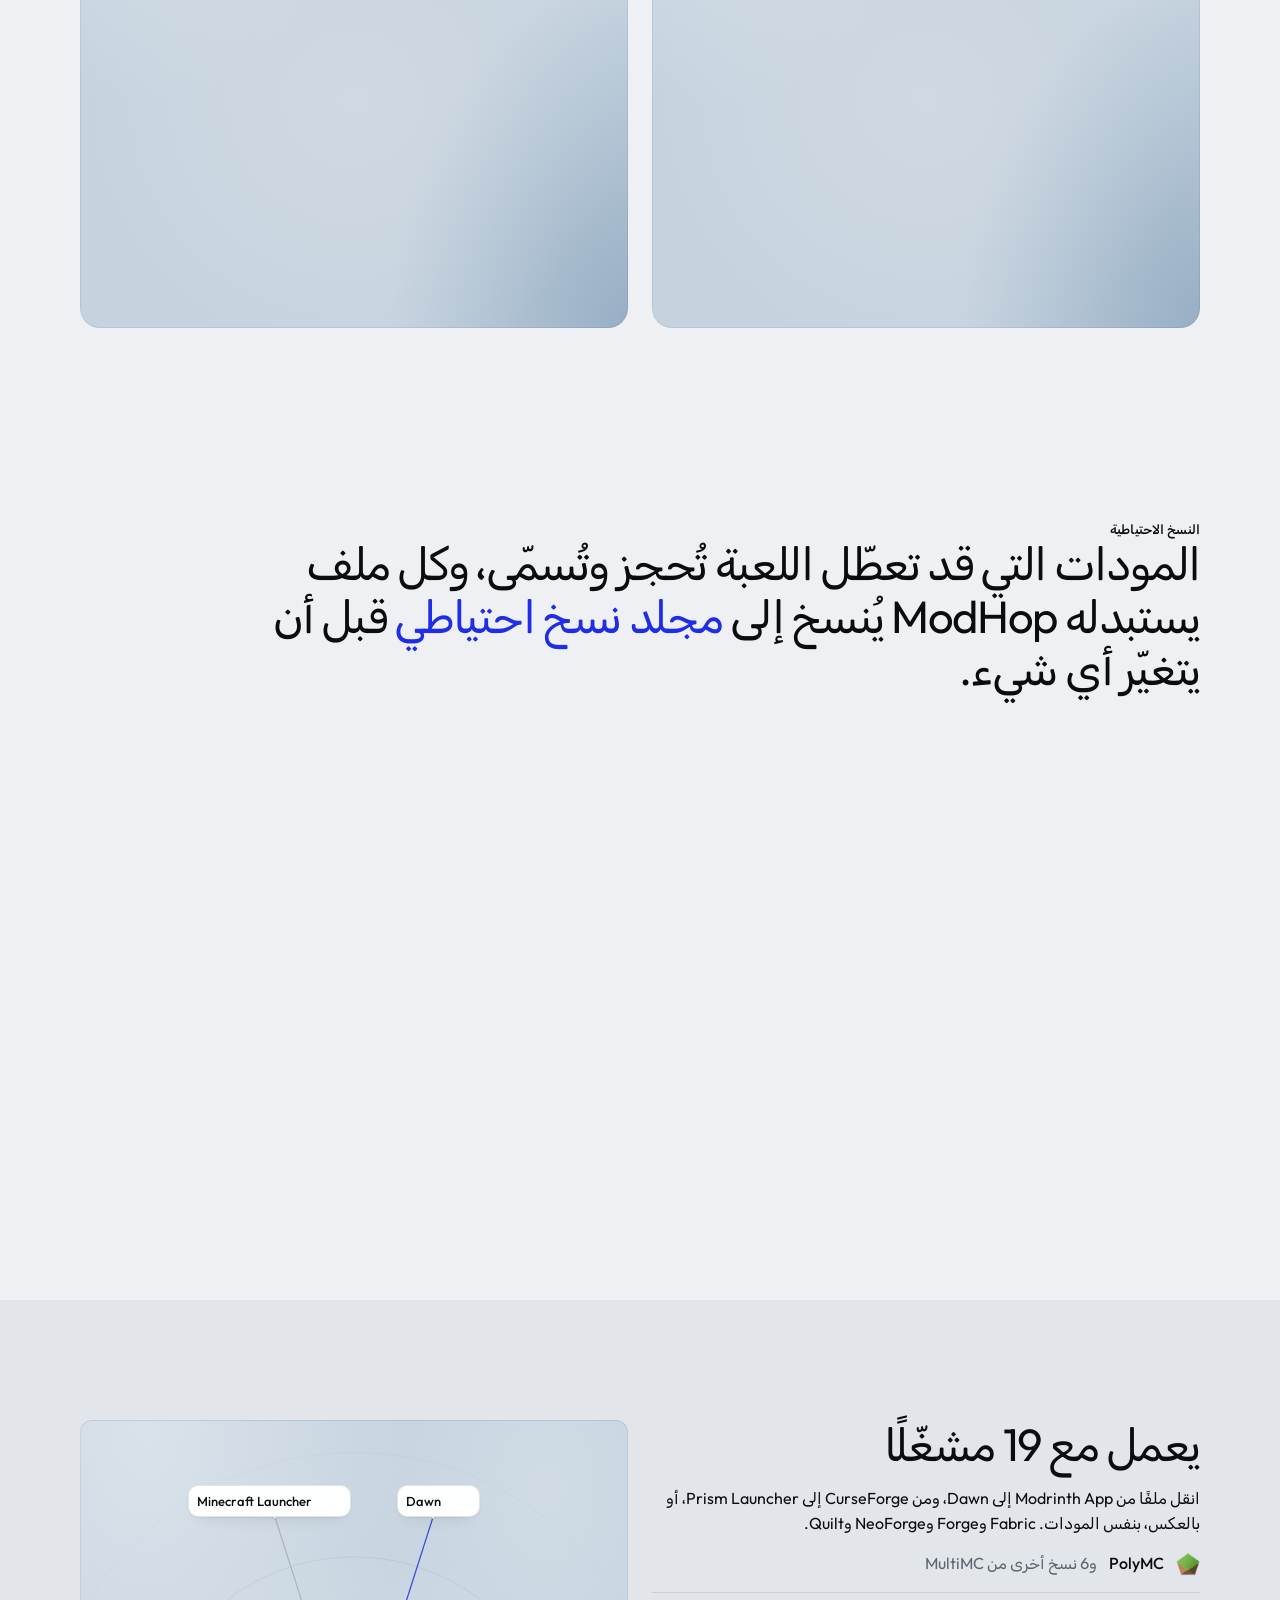
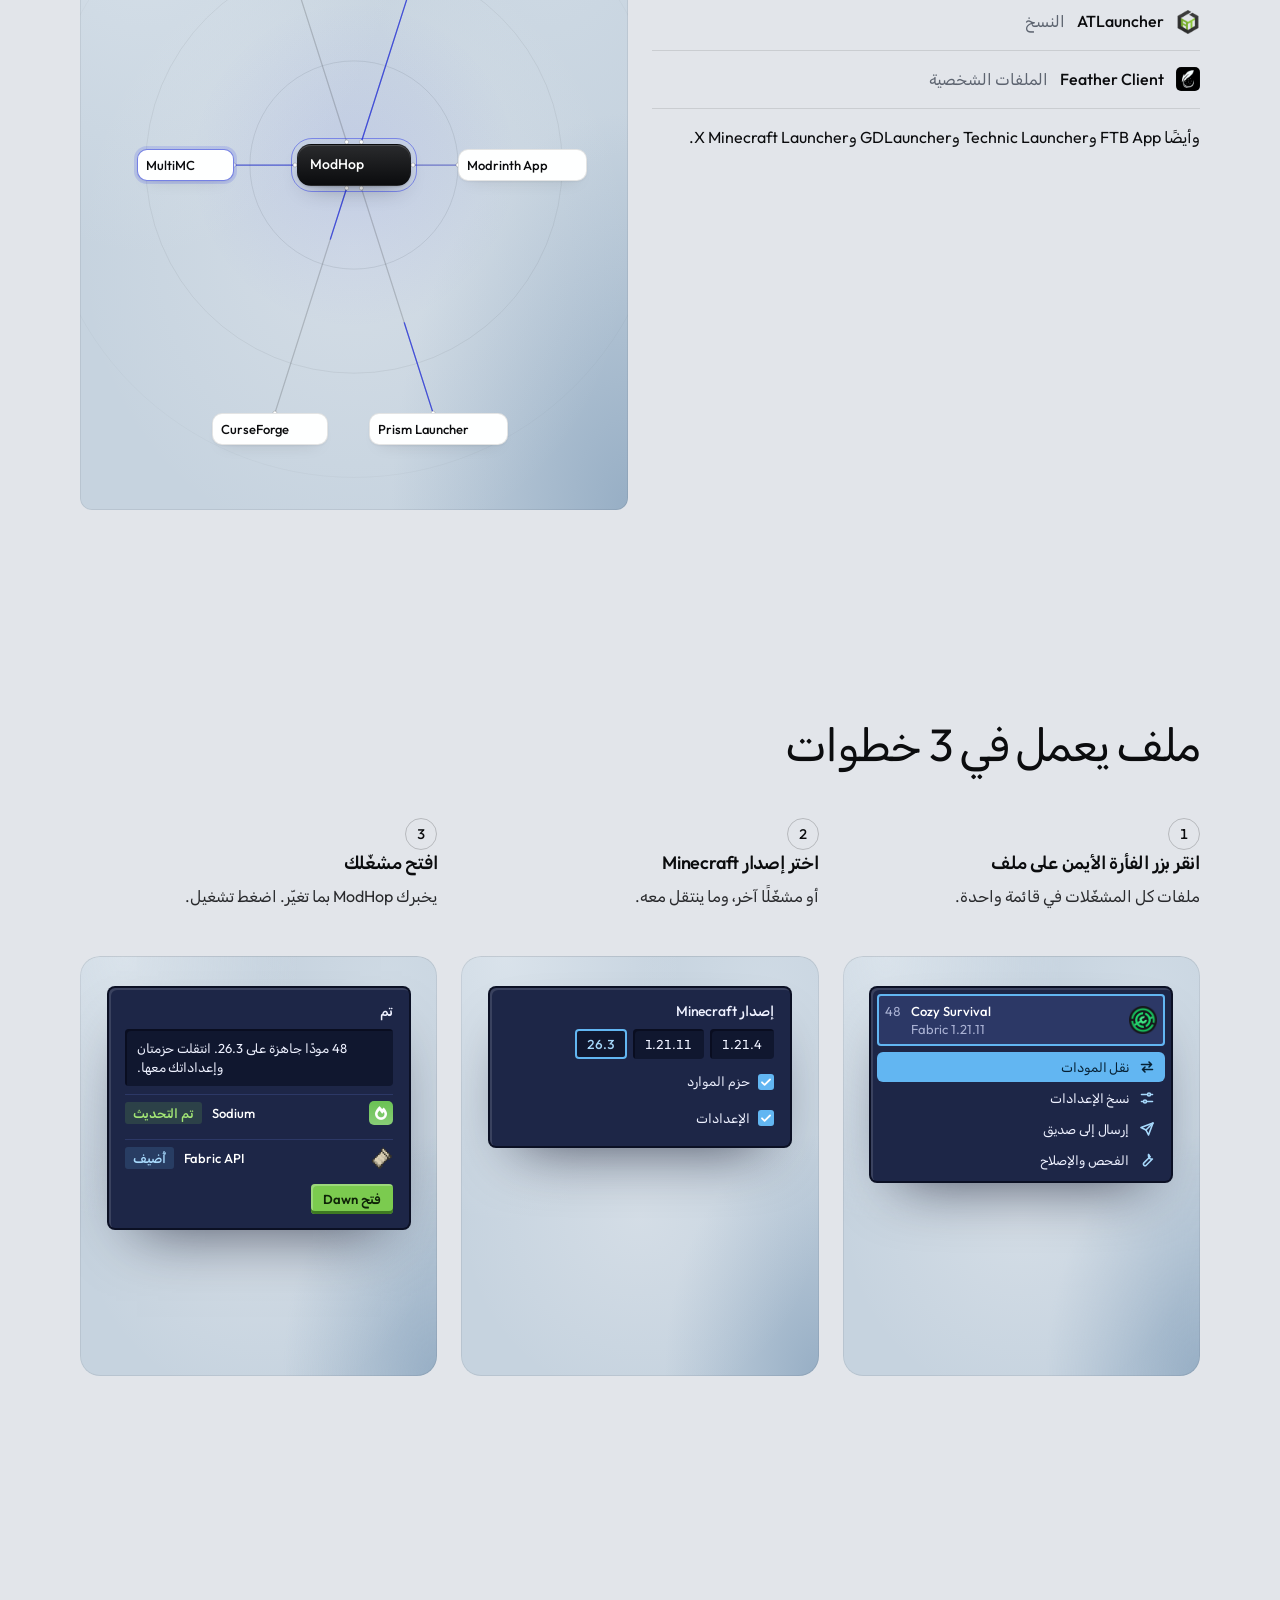
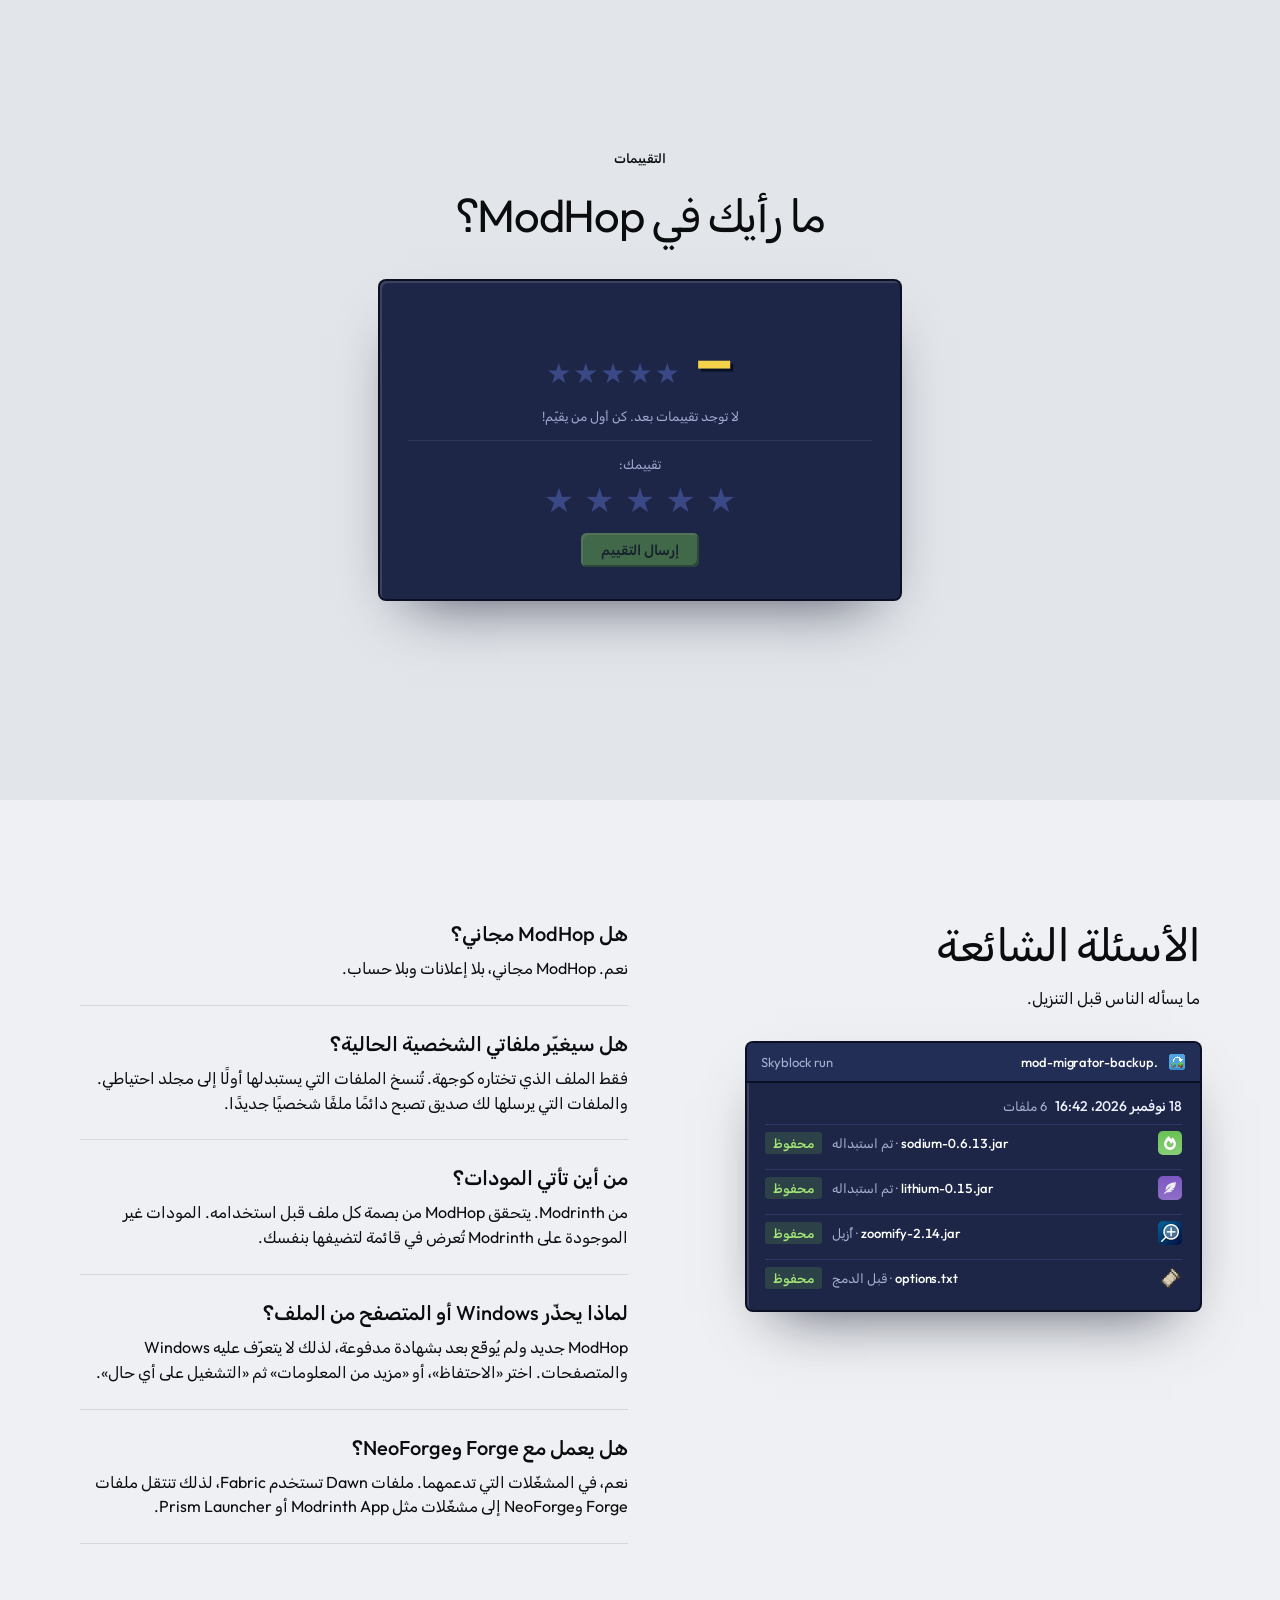
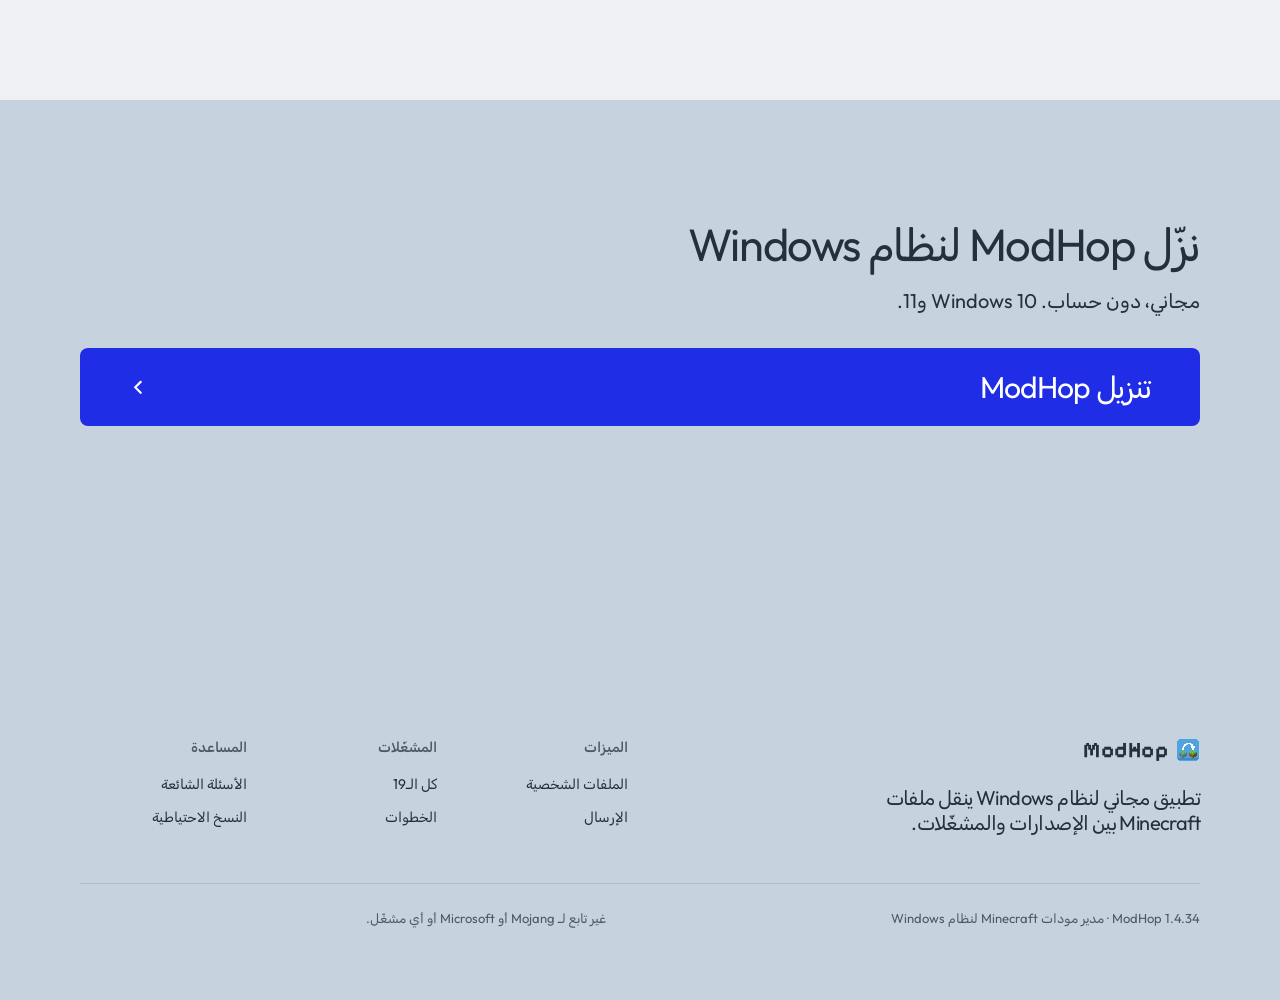
==== commit 26dcf027: "Website 1.4.34: ar/index.html" ====
--- a/ar/index.html
+++ b/ar/index.html
@@ -293,7 +293,7 @@
   <section class="hero hero--centred" data-enter aria-labelledby="hero-h">
     <div class="wrap"><div class="hero-text">
       <div class="hero__c">
-        <a class="pill" href="#features"><span>ModHop 1.4.32</span><span class="muted">مجاني لنظامي Windows 10 و11</span></a>
+        <a class="pill" href="#features"><span>ModHop 1.4.34</span><span class="muted">مجاني لنظامي Windows 10 و11</span></a>
         <h1 id="hero-h"><img width="28" height="28" class="h1-logo" src="/logo.png" alt=""> <span>نقل مودات Minecraft إلى أي مشغّل</span></h1>
         <p class="hero__lead">اختر ملفًا شخصيًا وإصدارًا أو مشغّلًا جديدًا. يجلب ModHop من Modrinth النسخة الصحيحة من كل مود، وينقل حزمك وإعداداتك أيضًا.</p>
         <div class="btn-row"><a class="btn btn--primary" href="https://da.gd/ModHop">تنزيل ModHop</a><a class="btn btn--secondary" href="#steps">شاهد الخطوات الثلاث</a></div>
@@ -580,7 +580,7 @@
         <div class="span-2 footer__col"><h3>المساعدة</h3><ul><li><a href="#faq">الأسئلة الشائعة</a></li><li><a href="#backups">النسخ الاحتياطية</a></li></ul></div>
       </div>
       <div class="footer__legal">
-        <span>ModHop 1.4.32 · مدير مودات Minecraft لنظام Windows</span>
+        <span>ModHop 1.4.34 · مدير مودات Minecraft لنظام Windows</span>
         <span>غير تابع لـ Mojang أو Microsoft أو أي مشغّل.</span>
         <div class="socials"></div>
       </div>
